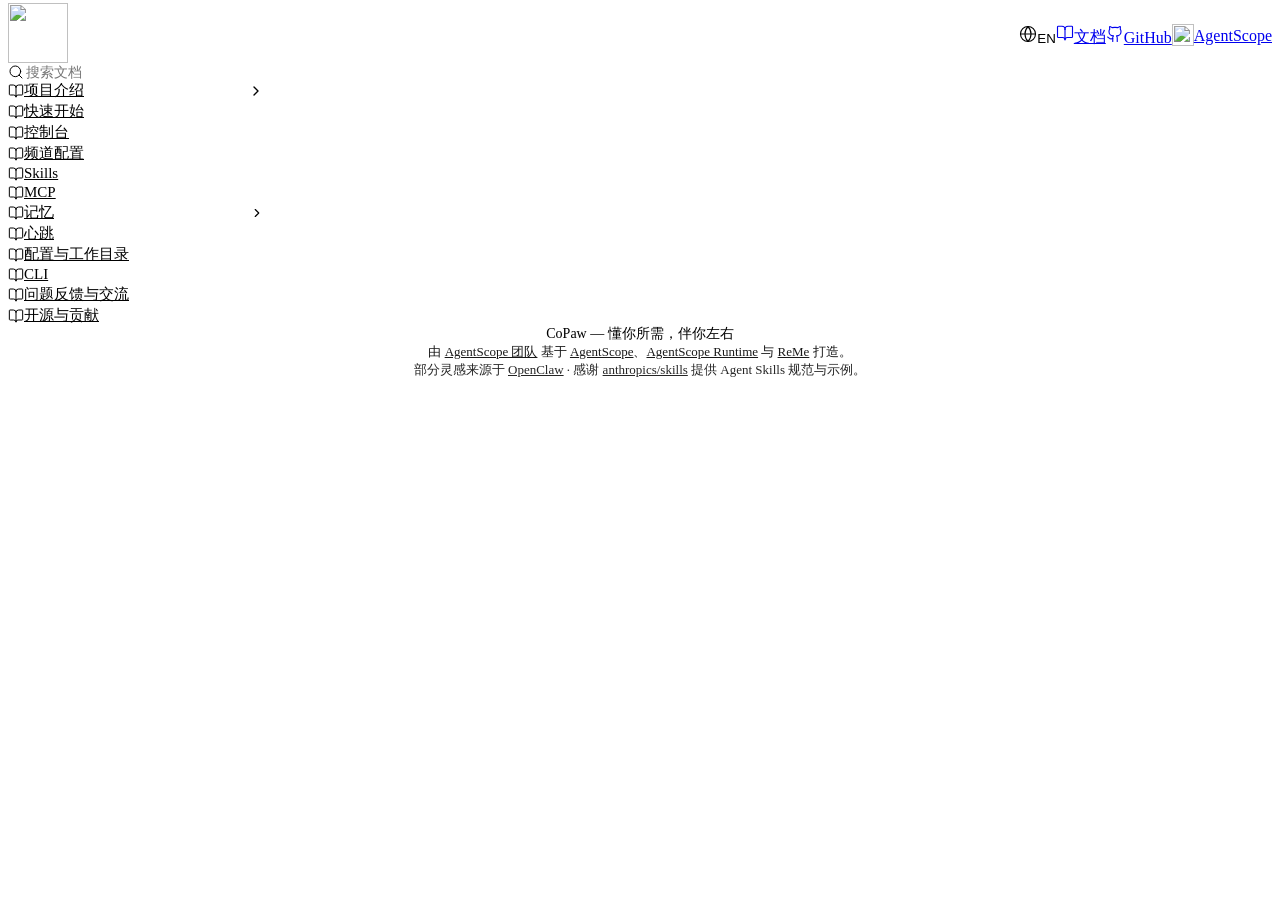
==== docs/index.html @ 2598b2f6 "deploy: a105c16920e52ad435b86ad6060e16cb67cab0d7" ====
<!doctype html>
<html lang="zh-CN">
  <head>
    <meta charset="UTF-8" />
    <meta name="viewport" content="width=device-width, initial-scale=1" />
    <title>CoPaw — Works for you, grows with you.</title>
    <link rel="icon" href="/copaw-symbol.svg" type="image/svg+xml" />
    <link rel="preconnect" href="https://fonts.googleapis.com" />
    <link rel="preconnect" href="https://fonts.gstatic.com" crossorigin />
    <link
      href="https://fonts.googleapis.com/css2?family=DM+Sans:ital,opsz,wght@0,9..40,400;0,9..40,500;0,9..40,600;0,9..40,700&display=swap"
      rel="stylesheet"
    />
    <script type="module" crossorigin src="/assets/index-BwNLTXl1.js"></script>
    <link rel="stylesheet" crossorigin href="/assets/index-4YfHH3oo.css">
  </head>
  <body>
    <div id="root"></div>
  </body>
</html>
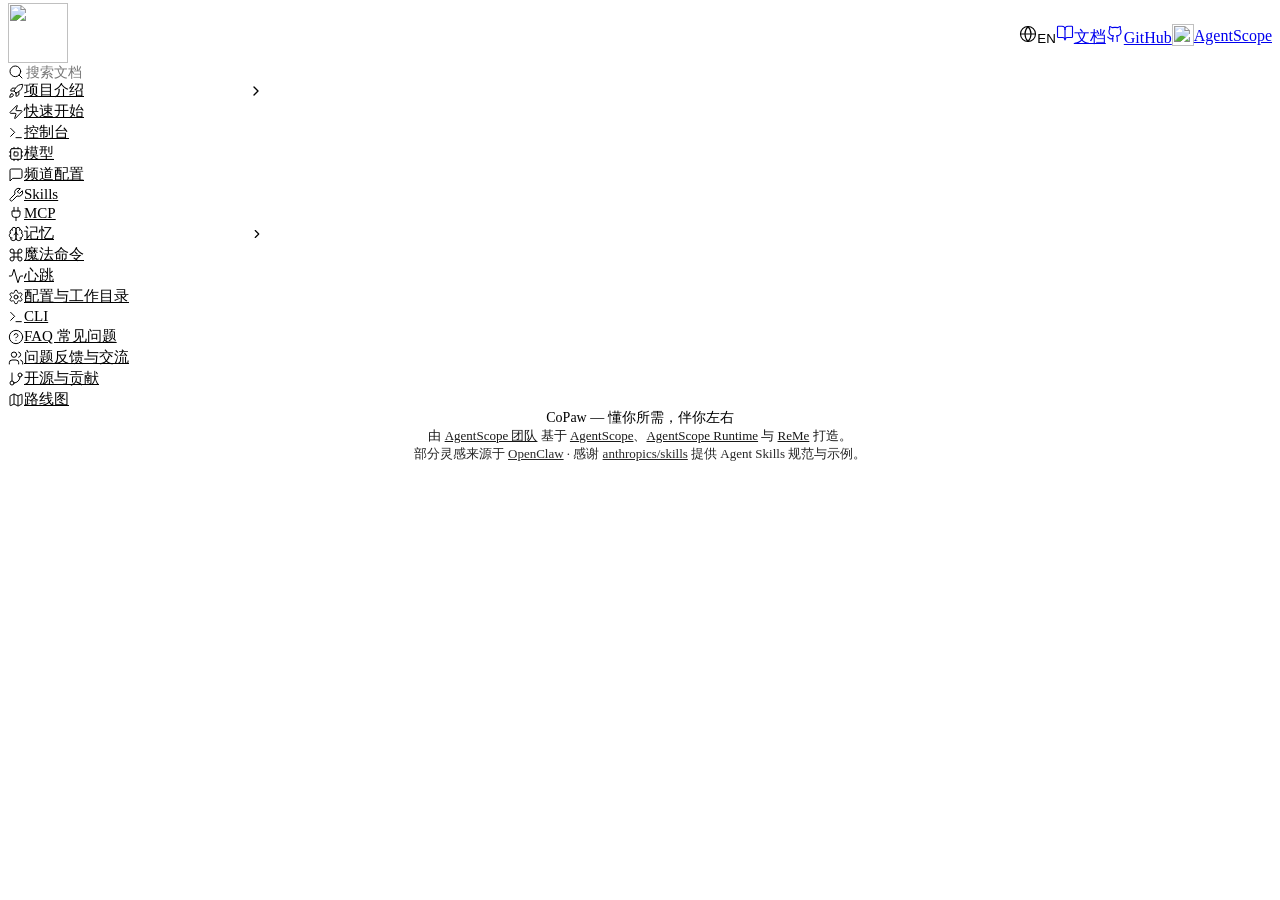
==== commit 66a41e2d: "deploy: 011715a1dfa9191abbec9490cdb54fb57c2d946f" ====
--- a/docs/index.html
+++ b/docs/index.html
@@ -11,8 +11,8 @@
       href="https://fonts.googleapis.com/css2?family=DM+Sans:ital,opsz,wght@0,9..40,400;0,9..40,500;0,9..40,600;0,9..40,700&display=swap"
       rel="stylesheet"
     />
-    <script type="module" crossorigin src="/assets/index-BwNLTXl1.js"></script>
-    <link rel="stylesheet" crossorigin href="/assets/index-4YfHH3oo.css">
+    <script type="module" crossorigin src="/assets/index-DqfLSoKR.js"></script>
+    <link rel="stylesheet" crossorigin href="/assets/index-C_OzLyth.css">
   </head>
   <body>
     <div id="root"></div>
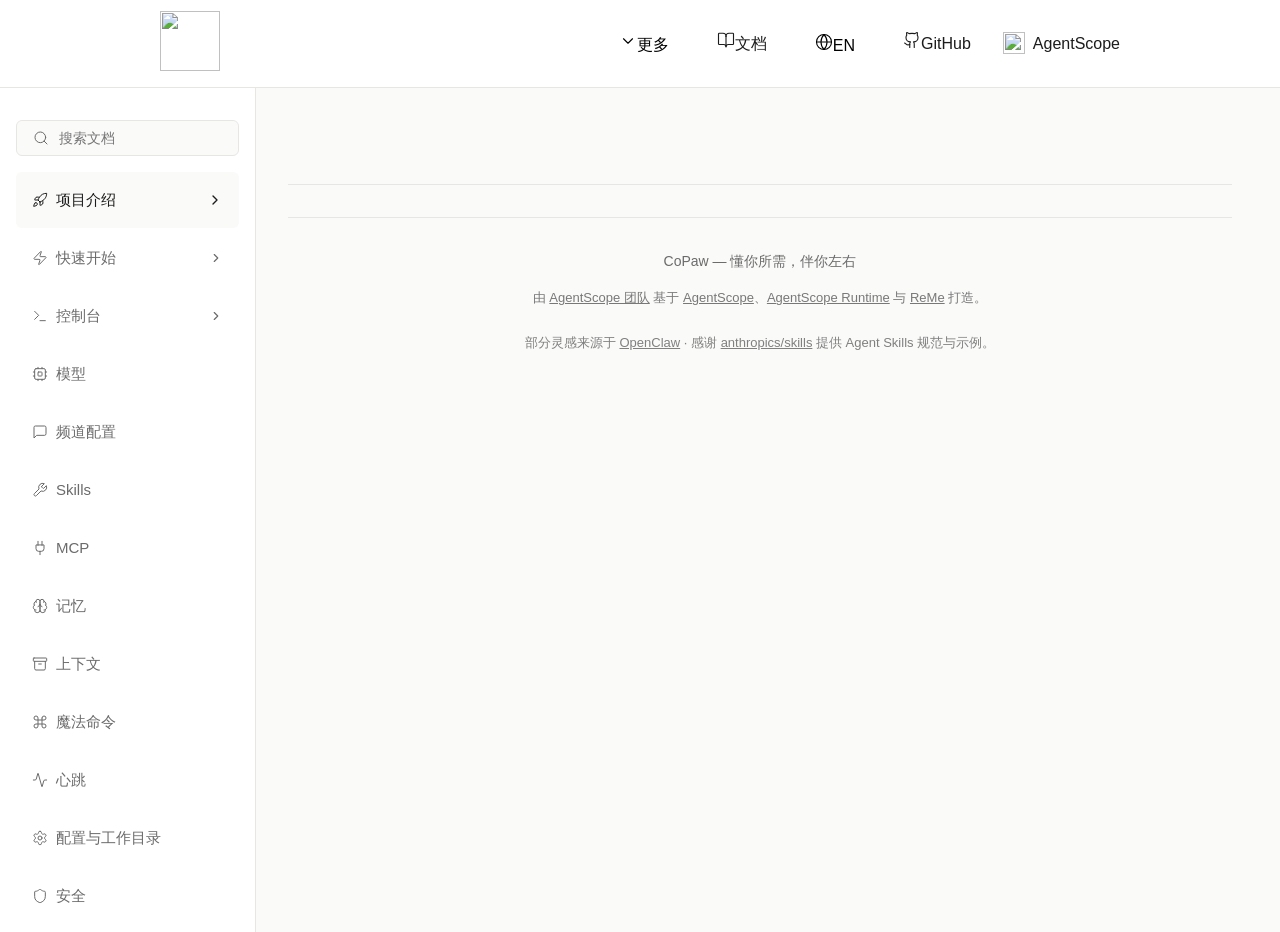
==== commit 436161f4: "deploy: 14053c9a79f82e8fe34f5529bb34ef422b57b643" ====
--- a/docs/index.html
+++ b/docs/index.html
@@ -11,8 +11,8 @@
       href="https://fonts.googleapis.com/css2?family=DM+Sans:ital,opsz,wght@0,9..40,400;0,9..40,500;0,9..40,600;0,9..40,700&display=swap"
       rel="stylesheet"
     />
-    <script type="module" crossorigin src="/assets/index-DqfLSoKR.js"></script>
-    <link rel="stylesheet" crossorigin href="/assets/index-C_OzLyth.css">
+    <script type="module" crossorigin src="/assets/index-CNU5MI6S.js"></script>
+    <link rel="stylesheet" crossorigin href="/assets/index-BLwtFABB.css">
   </head>
   <body>
     <div id="root"></div>
--- a/assets/index-BLwtFABB.css
+++ b/assets/index-BLwtFABB.css
@@ -0,0 +1 @@
+:root{--bg: #fafaf9;--surface: #ffffff;--text: #1c1c1c;--text-muted: #6b6b6b;--border: #e8e6e3;--accent: #1c1c1c;--mascot-accent: #d97706;--logo-paw: #a8a29e;--logo-paw-soft: #d6d3d1}:root{--space-1: .5rem;--space-2: 1rem;--space-3: 1.5rem;--space-4: 2rem;--space-5: 3rem;--space-6: 4rem;--space-7: 5rem;--space-8: 6rem;--container: min(100% - var(--space-4), 64rem)}*,*:before,*:after{box-sizing:border-box}html{-webkit-font-smoothing:antialiased}body{margin:0;font-family:DM Sans,-apple-system,BlinkMacSystemFont,sans-serif;font-size:1rem;line-height:1.6;color:var(--text);background:var(--bg)}#root{min-height:100vh;display:flex;flex-direction:column}a{color:var(--text);text-decoration:none}a:hover{color:var(--text-muted)}button{font-family:inherit;font-size:inherit;cursor:pointer}.hero-section{position:relative}.hero-brand-row{min-height:7.5rem;align-items:center}.hero-brand-row .hero-brand-logo{display:inline-flex;align-items:center;justify-content:center;flex-shrink:0;height:7.5rem;min-width:7.5rem;line-height:0}.hero-brand-row .hero-brand-logo img{margin:0;vertical-align:middle;display:block}.hero-brand-row .hero-brand-main{position:relative;justify-content:center}.hero-brand-row .hero-brand-ip{position:absolute;left:100%;margin-left:-.2rem;width:clamp(5.3rem,15vw,8.2rem);height:auto;max-height:8.2rem;object-fit:contain;flex-shrink:0;bottom:1rem}.hero-brand-row .hero-brand-text{display:inline-flex;align-items:center;min-height:7.5rem;padding-top:.6em}.testimonials-carousel::-webkit-scrollbar{display:none}.usecases-section{text-align:center}.usecases-grid{display:grid;grid-template-columns:repeat(auto-fit,minmax(18rem,1fr));gap:var(--space-4);margin-bottom:var(--space-5);text-align:left}.usecases-card{background:var(--surface);border:1px solid var(--border);border-radius:.75rem;padding:var(--space-5);display:flex;flex-direction:column;gap:var(--space-3);box-shadow:0 2px 8px #0000000a;transition:box-shadow .2s ease}.usecases-card:hover{box-shadow:0 8px 24px #0000001a}.usecases-card-header{display:flex;align-items:center;gap:var(--space-2)}.usecases-card-title{font-size:1.0625rem;font-weight:600;color:var(--text)}.usecases-list{margin:0;padding:0;list-style:none;display:flex;flex-direction:column;gap:var(--space-2)}.usecases-list li{font-size:.9375rem;line-height:1.6;color:var(--text-muted);padding-left:var(--space-4);position:relative}.usecases-list li:before{content:"";position:absolute;left:var(--space-1);top:.6em;width:5px;height:5px;border-radius:50%;background:linear-gradient(135deg,#667eea,#764ba2)}.usecases-sub{font-size:.9375rem;color:var(--text-muted);line-height:1.6;text-align:center;max-width:36rem;margin:0 auto}.docs-content{font-size:1rem;line-height:1.75;color:var(--text)}.docs-content>*+*{margin-top:0}.docs-content h1{font-size:1.75rem;font-weight:700;letter-spacing:-.025em;margin:0 0 var(--space-4);padding-bottom:var(--space-2);border-bottom:1px solid var(--border)}.docs-content h2{font-size:1.25rem;font-weight:600;margin:var(--space-6) 0 var(--space-2);scroll-margin-top:var(--space-8)}.docs-content h3{font-size:1.0625rem;font-weight:600;margin:var(--space-4) 0 var(--space-1);scroll-margin-top:var(--space-8)}.docs-content p{margin:0 0 var(--space-3)}.docs-content ul,.docs-content ol{margin:0 0 var(--space-3);padding-left:1.5rem}.docs-content li{margin:.25rem 0}.docs-content li>p{margin:0}.docs-content pre{margin:var(--space-3) 0;padding:var(--space-4);background:var(--bg);border:1px solid var(--border);border-radius:.5rem;overflow:auto;font-size:.875rem;line-height:1.6}.docs-content .docs-code-wrap pre{padding:var(--space-4);margin:0;padding-top:2.5rem;background:#0d1117!important;border:1px solid #30363d;border-radius:.5rem;color:#f0f6fc!important}.docs-content .docs-code-wrap pre code,.docs-content .docs-code-wrap pre code *,.docs-content .docs-code-wrap pre .hljs,.docs-content .docs-code-wrap pre .hljs *{color:#f0f6fc!important;background:transparent!important}.docs-content .docs-code-wrap pre .hljs-keyword,.docs-content .docs-code-wrap pre .hljs-meta .hljs-keyword,.docs-content .docs-code-wrap pre .hljs-doctag{color:#ff7b72!important}.docs-content .docs-code-wrap pre .hljs-built_in,.docs-content .docs-code-wrap pre .hljs-title,.docs-content .docs-code-wrap pre .hljs-function .hljs-title{color:#d2a8ff!important}.docs-content .docs-code-wrap pre .hljs-string,.docs-content .docs-code-wrap pre .hljs-regexp,.docs-content .docs-code-wrap pre .hljs-meta .hljs-string{color:#a5d6ff!important}.docs-content .docs-code-wrap pre .hljs-number{color:#79c0ff!important}.docs-content .docs-code-wrap pre .hljs-comment{color:#8b949e!important}.docs-content .docs-code-wrap pre .hljs-attr,.docs-content .docs-code-wrap pre .hljs-variable.hljs-language_,.docs-content .docs-code-wrap pre .hljs-params{color:#79c0ff!important}.docs-content .docs-code-wrap pre .hljs-name,.docs-content .docs-code-wrap pre .hljs-selector-tag,.docs-content .docs-code-wrap pre .hljs-selector-class,.docs-content .docs-code-wrap pre .hljs-selector-id{color:#7ee787!important}.docs-content .docs-code-wrap pre .hljs-subst{color:#f0f6fc!important}.docs-code-wrap{position:relative;margin:var(--space-3) 0}.docs-code-copy{position:absolute;top:var(--space-2);right:var(--space-2);z-index:2;display:inline-flex;align-items:center;gap:.35rem;padding:.35rem .6rem;font-size:.75rem;color:var(--text-muted);background:#ffffff1f;border:1px solid rgba(255,255,255,.18);border-radius:.375rem;cursor:pointer;transition:color .15s,background .15s,border-color .15s}.docs-code-copy:hover{color:var(--text);background:#ffffff2e;border-color:#ffffff40}.docs-content code{font-family:ui-monospace,SF Mono,Menlo,monospace;font-size:.875em}.docs-content pre code{padding:0;background:none;border:none;font-size:1em}.docs-content pre code.hljs{padding:0}.docs-content :not(pre)>code{padding:.15em .4em;background:var(--bg);border:1px solid var(--border);border-radius:.25rem}.docs-table-wrap{overflow-x:auto;overflow-y:hidden;margin:var(--space-4) 0;border:1px solid var(--border);border-radius:.5rem;background:var(--surface);box-shadow:0 1px 3px #0000000f}.docs-table-wrap::-webkit-scrollbar{height:.375rem}.docs-table-wrap::-webkit-scrollbar-track{background:var(--bg);border-radius:0 0 .5rem .5rem}.docs-table-wrap::-webkit-scrollbar-thumb{background:var(--border);border-radius:.25rem}.docs-content table{width:100%;min-width:min-content;border-collapse:collapse;font-size:.9375rem}.docs-content .docs-table-wrap{max-width:100%;overflow-x:auto}.docs-content .docs-table-wrap td{word-break:break-word;overflow-wrap:break-word;max-width:28rem}.docs-content .docs-table-wrap td code{word-break:break-all;overflow-wrap:anywhere;font-size:.8125rem}.docs-content .docs-table-wrap table:has(th:nth-child(2):last-child){min-width:0;table-layout:fixed}.docs-content .docs-table-wrap table:has(th:nth-child(2):last-child) th,.docs-content .docs-table-wrap table:has(th:nth-child(2):last-child) td{width:50%;box-sizing:border-box}.docs-content .docs-table-wrap table:has(th:nth-child(2):last-child) th:first-child,.docs-content .docs-table-wrap table:has(th:nth-child(2):last-child) td:first-child{border-right:1px solid var(--border)}.docs-content thead{background:var(--bg);border-bottom:2px solid var(--border)}.docs-content th{text-align:left;padding:var(--space-2) var(--space-3);font-weight:600;white-space:nowrap;border-bottom:2px solid var(--border)}.docs-content th:not(:first-child){text-align:center;min-width:2.75rem}.docs-content td{padding:var(--space-2) var(--space-3);border-bottom:1px solid var(--border);vertical-align:middle}.docs-content td:first-child{font-weight:500}.docs-content td:not(:first-child){text-align:center}.docs-content .docs-table-wrap table:has(th:nth-child(2):last-child) th{white-space:normal}.docs-content tbody tr:last-child td{border-bottom:none}.docs-content tbody tr:hover{background:var(--bg)}.docs-content blockquote{margin:var(--space-3) 0;padding:0 0 0 var(--space-4);border-left:4px solid var(--border);color:var(--text-muted)}.docs-content blockquote p{margin:0}.docs-content a{color:var(--accent);text-decoration:underline;text-underline-offset:2px}.docs-content a:hover{color:var(--text-muted)}.docs-content img{max-width:min(100%,36rem);max-height:20rem;width:auto;height:auto;object-fit:contain;vertical-align:middle;border:1px solid var(--border);border-radius:.375rem;box-shadow:0 1px 3px #0000000f}.docs-content video{max-width:min(100%,36rem);max-height:20rem;width:auto;height:auto;object-fit:contain;border:1px solid var(--border);border-radius:.375rem;box-shadow:0 1px 3px #0000000f}.docs-content td img{max-width:100px;max-height:100px;object-fit:contain}.docs-content strong{font-weight:600}.docs-content hr{border:none;border-top:1px solid var(--border);margin:var(--space-5) 0}.mermaid-diagram{position:relative;display:flex;align-items:center;justify-content:center;margin:var(--space-3) 0;padding:var(--space-3);background:var(--surface);border:1px solid var(--border);border-radius:.5rem;overflow-x:auto;text-align:center}.mermaid-diagram.is-loading{overflow:hidden}.mermaid-diagram__placeholder{width:100%;height:100%;min-height:inherit;border-radius:.375rem;background:linear-gradient(90deg,#1c1c1c0a,#1c1c1c14,#1c1c1c0a),linear-gradient(rgba(168,162,158,.14) 1px,transparent 1px),linear-gradient(90deg,rgba(168,162,158,.14) 1px,transparent 1px);background-size:220px 100%,100% 1.5rem,1.5rem 100%;background-position:-220px 0,0 0,0 0;animation:mermaid-placeholder-shimmer 1.6s ease-in-out infinite}@media(prefers-reduced-motion:reduce){.mermaid-diagram__placeholder{animation:none;background-position:0 0,0 0,0 0}}.mermaid-diagram__content{width:100%}.mermaid-diagram__content svg,.mermaid-diagram svg{max-width:100%;height:auto}@keyframes mermaid-placeholder-shimmer{0%{background-position:-220px 0,0 0,0 0}to{background-position:calc(100% + 220px) 0,0 0,0 0}}@media(prefers-reduced-motion:reduce){@keyframes mermaid-placeholder-shimmer{0%{background-position:0 0,0 0,0 0}to{background-position:0 0,0 0,0 0}}}.mermaid-error{margin:var(--space-3) 0;padding:var(--space-3);background:#fef2f2;border:1px solid #fca5a5;border-radius:.5rem;color:#991b1b;font-size:.875rem}.docs-layout{display:flex;height:calc(100vh - 3.5rem);width:100%;max-width:85rem;margin:0 auto;overflow:hidden}.docs-layout .docs-sidebar{flex-shrink:0;margin-left:0;overflow-y:auto;overflow-x:hidden}.docs-search-result:hover{background:var(--bg)}.docs-search-result-link:hover{background:var(--bg);border-color:var(--text-muted)}.docs-search-results-page .docs-search-highlight{background:#d9770633;color:inherit;padding:0 .1em;border-radius:.15em;font-weight:500}.docs-main{flex:1;display:flex;gap:var(--space-4);padding:var(--space-4) var(--space-4);overflow:hidden;min-width:0}.docs-main .docs-content-scroll{flex:1;min-width:0;overflow-x:hidden;overflow-y:auto;display:flex;flex-direction:column;padding-right:var(--space-2)}.docs-main .docs-content{flex:0 0 auto;width:100%;max-width:100%;box-sizing:border-box}.docs-page-footer{flex-shrink:0;margin-top:var(--space-6);padding-top:var(--space-4);border-top:1px solid var(--border)}.docs-toc{flex-shrink:0;width:12rem;align-self:start;max-height:100%;overflow-y:auto;margin-right:0}.docs-toc-nav{display:flex;flex-direction:column;gap:2px}.docs-toc-item{font-size:.8125rem;color:var(--text-muted);text-decoration:none;padding:2px 0;line-height:1.4;border-left:2px solid transparent;padding-left:var(--space-2)}.docs-toc-item:hover{color:var(--text)}.docs-toc-item[data-active=true]{color:var(--accent);border-left-color:var(--accent);font-weight:500}.docs-toc-item-h3{padding-left:var(--space-3);font-size:.75rem}.docs-back-to-top{position:fixed;bottom:var(--space-5);right:var(--space-5);z-index:30;display:inline-flex;align-items:center;gap:var(--space-1);padding:var(--space-2) var(--space-3);font-size:.875rem;color:var(--text);background:var(--surface);border:1px solid var(--border);border-radius:.5rem;box-shadow:0 4px 12px #00000014;cursor:pointer;transition:opacity .2s,transform .2s}.docs-back-to-top:hover{opacity:.9;transform:translateY(-1px)}@media(max-width:1024px){.docs-toc{display:none}.docs-back-to-top{right:var(--space-3);bottom:var(--space-4)}}
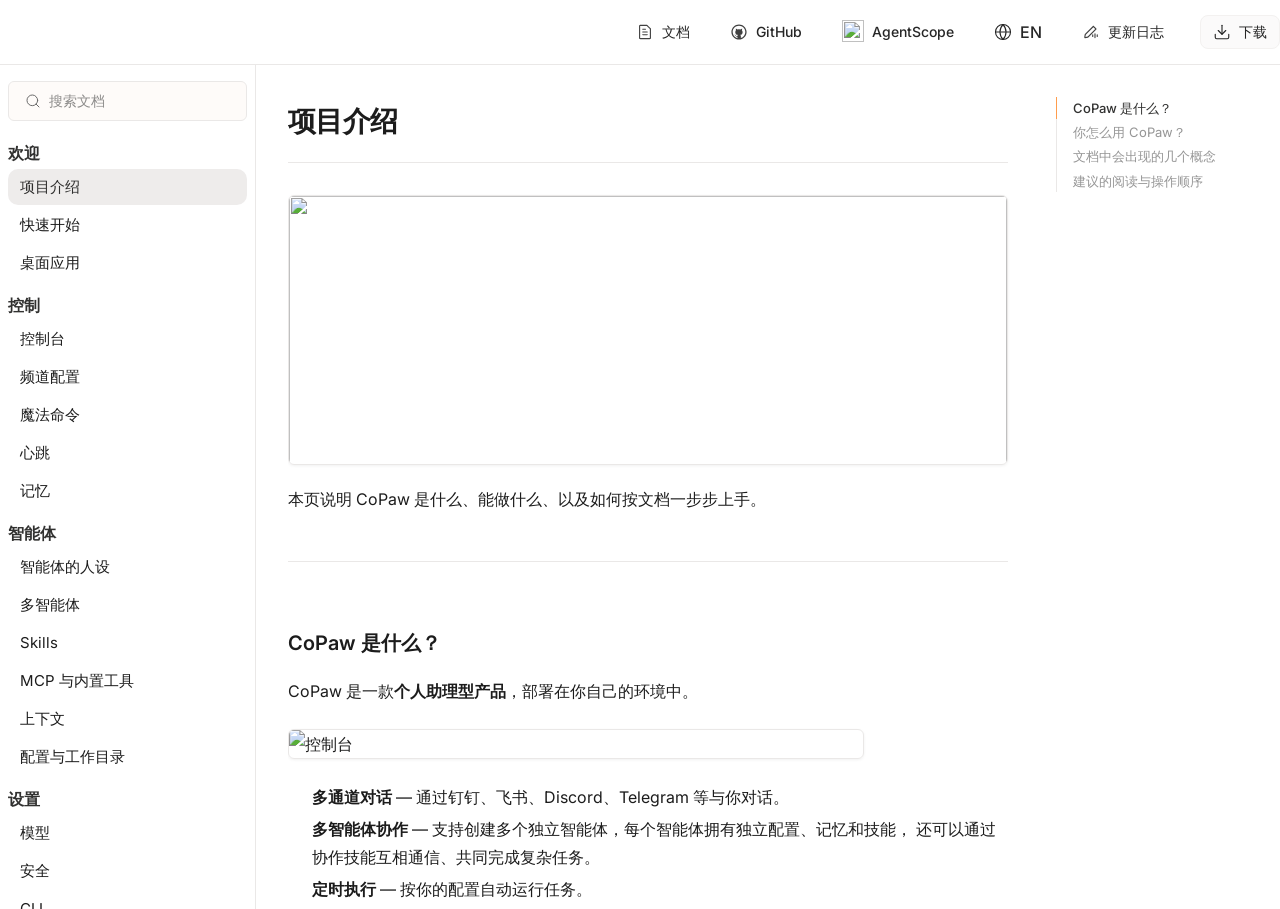
==== commit 872b8569: "deploy: 1beda08ad54d585fec76c880ce6d07de07fb0add" ====
--- a/docs/index.html
+++ b/docs/index.html
@@ -1,6 +1,19 @@
 <!doctype html>
 <html lang="zh-CN">
   <head>
+    <!-- Google tag (gtag.js) -->
+    <script
+      async
+      src="https://www.googletagmanager.com/gtag/js?id=G-BEX1XSB9KE"
+    ></script>
+    <script>
+      window.dataLayer = window.dataLayer || [];
+      function gtag() {
+        dataLayer.push(arguments);
+      }
+      gtag("js", new Date());
+      gtag("config", "G-BEX1XSB9KE");
+    </script>
     <meta charset="UTF-8" />
     <meta name="viewport" content="width=device-width, initial-scale=1" />
     <title>CoPaw — Works for you, grows with you.</title>
@@ -8,11 +21,11 @@
     <link rel="preconnect" href="https://fonts.googleapis.com" />
     <link rel="preconnect" href="https://fonts.gstatic.com" crossorigin />
     <link
-      href="https://fonts.googleapis.com/css2?family=DM+Sans:ital,opsz,wght@0,9..40,400;0,9..40,500;0,9..40,600;0,9..40,700&display=swap"
+      href="https://fonts.googleapis.com/css2?family=Inter:opsz,wght@14..32,400;14..32,500;14..32,600;14..32,700&family=Newsreader:opsz,wght@6..72,400;6..72,500;6..72,600;6..72,700&display=swap"
       rel="stylesheet"
     />
-    <script type="module" crossorigin src="/assets/index-CNU5MI6S.js"></script>
-    <link rel="stylesheet" crossorigin href="/assets/index-BLwtFABB.css">
+    <script type="module" crossorigin src="/assets/index-CaWrYqui.js"></script>
+    <link rel="stylesheet" crossorigin href="/assets/index-O28mv9AA.css">
   </head>
   <body>
     <div id="root"></div>
--- a/assets/index-O28mv9AA.css
+++ b/assets/index-O28mv9AA.css
@@ -0,0 +1 @@
+.downloads-page{min-height:100vh;display:flex;flex-direction:column}.downloads-container{flex:1;max-width:1200px;margin:0 auto;padding:2rem;width:100%}.downloads-header{text-align:center;margin-bottom:3rem;padding-top:2rem}.downloads-header h1{font-size:3rem;font-weight:800;margin-bottom:1rem;color:var(--text)}.downloads-header .subtitle{font-size:1.25rem;color:var(--text-muted)}.loading{text-align:center;padding:4rem 2rem}.spinner{width:48px;height:48px;border:4px solid var(--border-color);border-top-color:var(--primary);border-radius:50%;animation:spin 1s linear infinite;margin:0 auto 1rem}@keyframes spin{to{transform:rotate(360deg)}}.empty-state{text-align:center;padding:4rem 2rem;max-width:600px;margin:2rem auto}.empty-icon{font-size:4rem;margin-bottom:1rem;opacity:.5}.empty-state h3{font-size:1.5rem;font-weight:600;margin-bottom:.75rem;color:var(--text-primary)}.empty-state p{font-size:1rem;color:var(--text-muted);margin-bottom:1.5rem;line-height:1.6}.empty-cta{display:inline-block;padding:.75rem 1.5rem;background:var(--accent);color:#fff;border-radius:.375rem;text-decoration:none;font-weight:600;transition:all .2s}.empty-cta:hover{background:var(--text);transform:translateY(-1px)}.downloads-section,.product-section{margin-bottom:4rem}.product-header{margin-bottom:2rem}.product-title{font-size:1.75rem;font-weight:700;margin-bottom:.5rem}.product-description{font-size:1rem;color:var(--text-muted);line-height:1.6}.platform-grid{display:grid;grid-template-columns:repeat(auto-fit,minmax(320px,1fr));gap:1.5rem}.platform-card{background:var(--surface);border:1px solid var(--border);border-radius:.75rem;padding:1.5rem;transition:all .3s ease;position:relative;overflow:hidden}.platform-card:hover{transform:translateY(-2px);box-shadow:0 4px 12px #0000000f;border-color:var(--text-muted)}.platform-card.recommended{border:2px solid var(--accent);background:var(--surface)}.platform-header{display:flex;align-items:flex-start;gap:1rem;margin-bottom:1rem}.platform-icon{width:48px;height:48px;border-radius:.5rem;background:var(--accent);display:flex;align-items:center;justify-content:center;flex-shrink:0;color:#fff}.platform-info{flex:1}.platform-info h4{font-size:1.25rem;font-weight:700;margin-bottom:.25rem;display:flex;align-items:center;gap:.5rem;flex-wrap:wrap}.recommended-badge{display:inline-flex;align-items:center;padding:.25rem .625rem;background:var(--mascot-accent);color:#fff;border-radius:.25rem;font-size:.6875rem;font-weight:700;text-transform:uppercase;letter-spacing:.05em}.platform-version{font-size:.875rem;color:var(--text-muted);font-weight:400}.platform-description{font-size:.9375rem;color:var(--text-muted);margin-bottom:1.25rem;line-height:1.6}.version-selector{margin-bottom:1.25rem}.version-label{font-size:.875rem;font-weight:600;color:var(--text);margin-bottom:.5rem;display:block}.version-dropdown{width:100%;padding:.75rem 3rem .75rem 1rem;border:1px solid var(--border);border-radius:.375rem;background:var(--surface);color:var(--text);font-size:.9375rem;font-weight:400;cursor:pointer;transition:all .2s ease;-webkit-appearance:none;-moz-appearance:none;appearance:none;background-image:url("data:image/svg+xml,%3Csvg xmlns='http://www.w3.org/2000/svg' width='16' height='16' viewBox='0 0 24 24' fill='none' stroke='%236b6b6b' stroke-width='2' stroke-linecap='round' stroke-linejoin='round'%3E%3Cpolyline points='6 9 12 15 18 9'%3E%3C/polyline%3E%3C/svg%3E");background-repeat:no-repeat;background-position:right 1rem center}.version-dropdown:hover{border-color:var(--text-muted)}.version-dropdown:focus{outline:none;border-color:var(--accent);box-shadow:0 0 0 2px #1c1c1c1a}.download-btn{display:flex;align-items:center;justify-content:center;gap:.5rem;width:100%;padding:.875rem 1.5rem;background:var(--accent);color:#fff;border:none;border-radius:.375rem;font-size:1rem;font-weight:600;text-decoration:none;cursor:pointer;transition:all .2s ease;margin-bottom:1.25rem}.download-btn:hover{background:var(--text);transform:translateY(-1px)}.file-details{background:var(--bg);border-radius:.375rem;padding:1rem;font-size:.875rem}.detail-row{display:flex;justify-content:space-between;padding:.5rem 0;border-bottom:1px solid var(--border)}.detail-row:last-child{border-bottom:none}.detail-label{color:var(--text-muted);font-weight:500}.sha256-row{padding:.5rem 0}.sha256{font-family:SF Mono,Monaco,Cascadia Code,Roboto Mono,Consolas,Courier New,monospace;font-size:.75rem;color:var(--text-muted);word-break:break-all;background:var(--bg);padding:.5rem;border-radius:.25rem;margin-top:.25rem}.other-methods{display:grid;grid-template-columns:repeat(auto-fit,minmax(250px,1fr));gap:1rem}.method-card{background:var(--surface);border:1px solid var(--border);border-radius:.5rem;padding:1.25rem;text-decoration:none;color:inherit;transition:all .2s ease;display:flex;flex-direction:column;gap:.75rem}.method-card:hover{border-color:var(--text-muted);transform:translateY(-1px);box-shadow:0 2px 8px #0000000f}.method-card h4{font-size:1.125rem;font-weight:600;margin:0}.method-card p{font-size:.875rem;color:var(--text-muted);margin:0;line-height:1.6}.info-section{display:grid;grid-template-columns:repeat(auto-fit,minmax(300px,1fr));gap:1.5rem;margin-top:3rem}.info-card{background:var(--surface);border:1px solid var(--border);border-radius:.5rem;padding:1.5rem}.info-card h4{font-size:1.125rem;font-weight:600;margin-bottom:.75rem}.info-card p{font-size:.9375rem;color:var(--text-muted);line-height:1.6;margin:0}.info-card a{color:var(--accent);text-decoration:none;font-weight:500}.info-card a:hover{color:var(--text-muted)}@media(max-width:768px){.platform-grid{grid-template-columns:1fr}.downloads-header h1{font-size:2rem}.other-methods,.info-section{grid-template-columns:1fr}}/*! tailwindcss v4.2.2 | MIT License | https://tailwindcss.com */@layer properties{@supports (((-webkit-hyphens:none)) and (not (margin-trim:inline))) or ((-moz-orient:inline) and (not (color:rgb(from red r g b)))){*,:before,:after,::backdrop{--tw-translate-x:0;--tw-translate-y:0;--tw-translate-z:0;--tw-rotate-x:initial;--tw-rotate-y:initial;--tw-rotate-z:initial;--tw-skew-x:initial;--tw-skew-y:initial;--tw-space-y-reverse:0;--tw-space-x-reverse:0;--tw-divide-y-reverse:0;--tw-border-style:solid;--tw-gradient-position:initial;--tw-gradient-from:#0000;--tw-gradient-via:#0000;--tw-gradient-to:#0000;--tw-gradient-stops:initial;--tw-gradient-via-stops:initial;--tw-gradient-from-position:0%;--tw-gradient-via-position:50%;--tw-gradient-to-position:100%;--tw-leading:initial;--tw-font-weight:initial;--tw-tracking:initial;--tw-shadow:0 0 #0000;--tw-shadow-color:initial;--tw-shadow-alpha:100%;--tw-inset-shadow:0 0 #0000;--tw-inset-shadow-color:initial;--tw-inset-shadow-alpha:100%;--tw-ring-color:initial;--tw-ring-shadow:0 0 #0000;--tw-inset-ring-color:initial;--tw-inset-ring-shadow:0 0 #0000;--tw-ring-inset:initial;--tw-ring-offset-width:0px;--tw-ring-offset-color:#fff;--tw-ring-offset-shadow:0 0 #0000;--tw-outline-style:solid;--tw-blur:initial;--tw-brightness:initial;--tw-contrast:initial;--tw-grayscale:initial;--tw-hue-rotate:initial;--tw-invert:initial;--tw-opacity:initial;--tw-saturate:initial;--tw-sepia:initial;--tw-drop-shadow:initial;--tw-drop-shadow-color:initial;--tw-drop-shadow-alpha:100%;--tw-drop-shadow-size:initial;--tw-backdrop-blur:initial;--tw-backdrop-brightness:initial;--tw-backdrop-contrast:initial;--tw-backdrop-grayscale:initial;--tw-backdrop-hue-rotate:initial;--tw-backdrop-invert:initial;--tw-backdrop-opacity:initial;--tw-backdrop-saturate:initial;--tw-backdrop-sepia:initial;--tw-duration:initial;--tw-ease:initial;--tw-scale-x:1;--tw-scale-y:1;--tw-scale-z:1;--tw-animation-delay:0s;--tw-animation-direction:normal;--tw-animation-duration:initial;--tw-animation-fill-mode:none;--tw-animation-iteration-count:1;--tw-enter-blur:0;--tw-enter-opacity:1;--tw-enter-rotate:0;--tw-enter-scale:1;--tw-enter-translate-x:0;--tw-enter-translate-y:0;--tw-exit-blur:0;--tw-exit-opacity:1;--tw-exit-rotate:0;--tw-exit-scale:1;--tw-exit-translate-x:0;--tw-exit-translate-y:0}}}@layer theme{:root,:host{--font-sans:"Geist Variable", sans-serif;--font-mono:ui-monospace, SFMono-Regular, Menlo, Monaco, Consolas, "Liberation Mono", "Courier New", monospace;--color-orange-400:oklch(75% .183 55.934);--color-neutral-100:oklch(97% 0 0);--color-neutral-800:oklch(26.9% 0 0);--color-neutral-900:oklch(20.5% 0 0);--color-black:#000;--color-white:#fff;--spacing:.25rem;--container-xl:36rem;--container-2xl:42rem;--container-3xl:48rem;--container-4xl:56rem;--container-5xl:64rem;--container-7xl:80rem;--text-xs:.75rem;--text-xs--line-height:calc(1 / .75);--text-sm:.875rem;--text-sm--line-height:calc(1.25 / .875);--text-base:1rem;--text-base--line-height: 1.5 ;--text-lg:1.125rem;--text-lg--line-height:calc(1.75 / 1.125);--text-xl:1.25rem;--text-xl--line-height:calc(1.75 / 1.25);--text-3xl:1.875rem;--text-3xl--line-height: 1.2 ;--text-4xl:2.25rem;--text-4xl--line-height:calc(2.5 / 2.25);--font-weight-normal:400;--font-weight-medium:500;--font-weight-semibold:600;--leading-tight:1.25;--leading-relaxed:1.625;--radius-xs:.125rem;--ease-out:cubic-bezier(0, 0, .2, 1);--ease-in-out:cubic-bezier(.4, 0, .2, 1);--blur-sm:8px;--default-transition-duration:.15s;--default-transition-timing-function:cubic-bezier(.4, 0, .2, 1);--default-font-family:"Geist Variable", sans-serif;--default-mono-font-family:var(--font-mono);--font-newsreader:"Newsreader", ui-serif, Georgia, "Times New Roman", serif;--font-inter:"Inter", ui-sans-serif, system-ui, -apple-system, "Segoe UI", sans-serif;--color-secondary:var(--secondary);--color-primary:var(--primary)}}@layer base{*,:after,:before,::backdrop{box-sizing:border-box;border:0 solid;margin:0;padding:0}::file-selector-button{box-sizing:border-box;border:0 solid;margin:0;padding:0}html,:host{-webkit-text-size-adjust:100%;-moz-tab-size:4;tab-size:4;line-height:1.5;font-family:var(--default-font-family,ui-sans-serif, system-ui, sans-serif, "Apple Color Emoji", "Segoe UI Emoji", "Segoe UI Symbol", "Noto Color Emoji");font-feature-settings:var(--default-font-feature-settings,normal);font-variation-settings:var(--default-font-variation-settings,normal);-webkit-tap-highlight-color:transparent}hr{height:0;color:inherit;border-top-width:1px}abbr:where([title]){-webkit-text-decoration:underline dotted;text-decoration:underline dotted}h1,h2,h3,h4,h5,h6{font-size:inherit;font-weight:inherit}a{color:inherit;-webkit-text-decoration:inherit;text-decoration:inherit}b,strong{font-weight:bolder}code,kbd,samp,pre{font-family:var(--default-mono-font-family,ui-monospace, SFMono-Regular, Menlo, Monaco, Consolas, "Liberation Mono", "Courier New", monospace);font-feature-settings:var(--default-mono-font-feature-settings,normal);font-variation-settings:var(--default-mono-font-variation-settings,normal);font-size:1em}small{font-size:80%}sub,sup{vertical-align:baseline;font-size:75%;line-height:0;position:relative}sub{bottom:-.25em}sup{top:-.5em}table{text-indent:0;border-color:inherit;border-collapse:collapse}:-moz-focusring{outline:auto}progress{vertical-align:baseline}summary{display:list-item}ol,ul,menu{list-style:none}img,svg,video,canvas,audio,iframe,embed,object{vertical-align:middle;display:block}img,video{max-width:100%;height:auto}button,input,select,optgroup,textarea{font:inherit;font-feature-settings:inherit;font-variation-settings:inherit;letter-spacing:inherit;color:inherit;opacity:1;background-color:#0000;border-radius:0}::file-selector-button{font:inherit;font-feature-settings:inherit;font-variation-settings:inherit;letter-spacing:inherit;color:inherit;opacity:1;background-color:#0000;border-radius:0}:where(select:is([multiple],[size])) optgroup{font-weight:bolder}:where(select:is([multiple],[size])) optgroup option{padding-inline-start:20px}::file-selector-button{margin-inline-end:4px}::placeholder{opacity:1}@supports (not ((-webkit-appearance:-apple-pay-button))) or (contain-intrinsic-size:1px){::placeholder{color:currentColor}@supports (color:color-mix(in lab,red,red)){::placeholder{color:color-mix(in oklab,currentcolor 50%,transparent)}}}textarea{resize:vertical}::-webkit-search-decoration{-webkit-appearance:none}::-webkit-date-and-time-value{min-height:1lh;text-align:inherit}::-webkit-datetime-edit{display:inline-flex}::-webkit-datetime-edit-fields-wrapper{padding:0}::-webkit-datetime-edit{padding-block:0}::-webkit-datetime-edit-year-field{padding-block:0}::-webkit-datetime-edit-month-field{padding-block:0}::-webkit-datetime-edit-day-field{padding-block:0}::-webkit-datetime-edit-hour-field{padding-block:0}::-webkit-datetime-edit-minute-field{padding-block:0}::-webkit-datetime-edit-second-field{padding-block:0}::-webkit-datetime-edit-millisecond-field{padding-block:0}::-webkit-datetime-edit-meridiem-field{padding-block:0}::-webkit-calendar-picker-indicator{line-height:1}:-moz-ui-invalid{box-shadow:none}button,input:where([type=button],[type=reset],[type=submit]){-webkit-appearance:button;-moz-appearance:button;appearance:button}::file-selector-button{-webkit-appearance:button;-moz-appearance:button;appearance:button}::-webkit-inner-spin-button{height:auto}::-webkit-outer-spin-button{height:auto}[hidden]:where(:not([hidden=until-found])){display:none!important}*{border-color:var(--border);outline-color:var(--ring)}@supports (color:color-mix(in lab,red,red)){*{outline-color:color-mix(in oklab,var(--ring) 50%,transparent)}}body{background-color:var(--background);color:var(--foreground)}html{font-family:Geist Variable,sans-serif}}@layer components;@layer utilities{.pointer-events-none{pointer-events:none}.visible{visibility:visible}.absolute{position:absolute}.fixed{position:fixed}.relative{position:relative}.static{position:static}.sticky{position:sticky}.inset-0{inset:calc(var(--spacing) * 0)}.inset-y-0{inset-block:calc(var(--spacing) * 0)}.start{inset-inline-start:var(--spacing)}.start\!{inset-inline-start:var(--spacing)!important}.end{inset-inline-end:var(--spacing)}.-top-1{top:calc(var(--spacing) * -1)}.-top-2{top:calc(var(--spacing) * -2)}.-top-4{top:calc(var(--spacing) * -4)}.-top-px{top:-1px}.top-0{top:calc(var(--spacing) * 0)}.top-14{top:calc(var(--spacing) * 14)}.top-\[0\.02em\]{top:.02em}.top-\[0\.3em\]{top:.3em}.top-full{top:100%}.-right-8{right:calc(var(--spacing) * -8)}.-right-12{right:calc(var(--spacing) * -12)}.right-0{right:calc(var(--spacing) * 0)}.right-4{right:calc(var(--spacing) * 4)}.bottom-0{bottom:calc(var(--spacing) * 0)}.bottom-5{bottom:calc(var(--spacing) * 5)}.-left-1{left:calc(var(--spacing) * -1)}.left-0{left:calc(var(--spacing) * 0)}.left-1\/2{left:50%}.left-4{left:calc(var(--spacing) * 4)}.left-5{left:calc(var(--spacing) * 5)}.left-10{left:calc(var(--spacing) * 10)}.left-\[4\.5em\]{left:4.5em}.isolate{isolation:isolate}.z-0{z-index:0}.z-10{z-index:10}.z-20{z-index:20}.z-30{z-index:30}.z-40{z-index:40}.z-99{z-index:99}.z-\[9999\]{z-index:9999}.container{width:100%}@media(min-width:40rem){.container{max-width:40rem}}@media(min-width:48rem){.container{max-width:48rem}}@media(min-width:64rem){.container{max-width:64rem}}@media(min-width:80rem){.container{max-width:80rem}}@media(min-width:96rem){.container{max-width:96rem}}.m-0{margin:calc(var(--spacing) * 0)}.mx-0\.5{margin-inline:calc(var(--spacing) * .5)}.mx-1{margin-inline:calc(var(--spacing) * 1)}.mx-auto{margin-inline:auto}.-mt-1{margin-top:calc(var(--spacing) * -1)}.mt-0{margin-top:calc(var(--spacing) * 0)}.mt-1{margin-top:calc(var(--spacing) * 1)}.mt-2{margin-top:calc(var(--spacing) * 2)}.mt-3{margin-top:calc(var(--spacing) * 3)}.mt-4{margin-top:calc(var(--spacing) * 4)}.mt-5{margin-top:calc(var(--spacing) * 5)}.mt-6{margin-top:calc(var(--spacing) * 6)}.mt-7{margin-top:calc(var(--spacing) * 7)}.mt-8{margin-top:calc(var(--spacing) * 8)}.mt-10{margin-top:calc(var(--spacing) * 10)}.mt-12{margin-top:calc(var(--spacing) * 12)}.mt-auto{margin-top:auto}.mr-0{margin-right:calc(var(--spacing) * 0)}.mr-2{margin-right:calc(var(--spacing) * 2)}.-mb-\[18px\]{margin-bottom:-18px}.mb-1{margin-bottom:calc(var(--spacing) * 1)}.mb-1\.5{margin-bottom:calc(var(--spacing) * 1.5)}.mb-2{margin-bottom:calc(var(--spacing) * 2)}.mb-3{margin-bottom:calc(var(--spacing) * 3)}.mb-4{margin-bottom:calc(var(--spacing) * 4)}.mb-5{margin-bottom:calc(var(--spacing) * 5)}.-ml-2\.5{margin-left:calc(var(--spacing) * -2.5)}.ml-0\.5{margin-left:calc(var(--spacing) * .5)}.ml-1{margin-left:calc(var(--spacing) * 1)}.ml-4{margin-left:calc(var(--spacing) * 4)}.block{display:block}.contents{display:contents}.flex{display:flex}.grid{display:grid}.hidden{display:none}.inline{display:inline}.inline-block{display:inline-block}.inline-flex{display:inline-flex}.table{display:table}.h-4{height:calc(var(--spacing) * 4)}.h-5{height:calc(var(--spacing) * 5)}.h-6{height:calc(var(--spacing) * 6)}.h-7{height:calc(var(--spacing) * 7)}.h-8{height:calc(var(--spacing) * 8)}.h-9{height:calc(var(--spacing) * 9)}.h-10{height:calc(var(--spacing) * 10)}.h-11{height:calc(var(--spacing) * 11)}.h-16{height:calc(var(--spacing) * 16)}.h-20{height:calc(var(--spacing) * 20)}.h-48{height:calc(var(--spacing) * 48)}.h-90{height:calc(var(--spacing) * 90)}.h-\[1\.5em\]{height:1.5em}.h-\[2px\]{height:2px}.h-\[3em\]{height:3em}.h-\[22px\]{height:22px}.h-\[48\%\]{height:48%}.h-\[260px\]{height:260px}.h-\[270px\]{height:270px}.h-full{height:100%}.h-px{height:1px}.max-h-\[90vh\]{max-height:90vh}.min-h-0{min-height:calc(var(--spacing) * 0)}.min-h-55{min-height:calc(var(--spacing) * 55)}.min-h-75{min-height:calc(var(--spacing) * 75)}.min-h-125{min-height:calc(var(--spacing) * 125)}.min-h-\[140px\]{min-height:140px}.min-h-\[200px\]{min-height:200px}.min-h-\[220px\]{min-height:220px}.min-h-\[calc\(100vh-4rem\)\]{min-height:calc(100vh - 4rem)}.min-h-screen{min-height:100vh}.w-0{width:calc(var(--spacing) * 0)}.w-0\.5{width:calc(var(--spacing) * .5)}.w-6{width:calc(var(--spacing) * 6)}.w-7{width:calc(var(--spacing) * 7)}.w-8{width:calc(var(--spacing) * 8)}.w-9{width:calc(var(--spacing) * 9)}.w-11{width:calc(var(--spacing) * 11)}.w-20{width:calc(var(--spacing) * 20)}.w-32{width:calc(var(--spacing) * 32)}.w-43{width:calc(var(--spacing) * 43)}.w-64{width:calc(var(--spacing) * 64)}.w-\[1\.5em\]{width:1.5em}.w-\[4\.65em\]{width:4.65em}.w-\[22px\]{width:22px}.w-\[120\%\]{width:120%}.w-auto{width:auto}.w-fit{width:fit-content}.w-full{width:100%}.w-max{width:max-content}.w-px{width:1px}.w-screen{width:100vw}.max-w-2xl{max-width:var(--container-2xl)}.max-w-3xl{max-width:var(--container-3xl)}.max-w-4xl{max-width:var(--container-4xl)}.max-w-5xl{max-width:var(--container-5xl)}.max-w-7xl{max-width:var(--container-7xl)}.max-w-60{max-width:calc(var(--spacing) * 60)}.max-w-190{max-width:calc(var(--spacing) * 190)}.max-w-\[34ch\]{max-width:34ch}.max-w-\[52ch\]{max-width:52ch}.max-w-\[90vw\]{max-width:90vw}.max-w-full{max-width:100%}.max-w-none{max-width:none}.max-w-xl{max-width:var(--container-xl)}.min-w-0{min-width:calc(var(--spacing) * 0)}.flex-1{flex:1}.shrink-0{flex-shrink:0}.origin-top-left{transform-origin:0 0}.-translate-x-1\/2{--tw-translate-x: -50% ;translate:var(--tw-translate-x) var(--tw-translate-y)}.-translate-x-full{--tw-translate-x:-100%;translate:var(--tw-translate-x) var(--tw-translate-y)}.translate-x-0{--tw-translate-x:calc(var(--spacing) * 0);translate:var(--tw-translate-x) var(--tw-translate-y)}.-translate-y-1\.5{--tw-translate-y:calc(var(--spacing) * -1.5);translate:var(--tw-translate-x) var(--tw-translate-y)}.-translate-y-1\/2{--tw-translate-y: -50% ;translate:var(--tw-translate-x) var(--tw-translate-y)}.-translate-y-\[0\.04em\]{--tw-translate-y: -.04em ;translate:var(--tw-translate-x) var(--tw-translate-y)}.-translate-y-\[0\.08em\]{--tw-translate-y: -.08em ;translate:var(--tw-translate-x) var(--tw-translate-y)}.-translate-y-px{--tw-translate-y:-1px;translate:var(--tw-translate-x) var(--tw-translate-y)}.-rotate-12{rotate:-12deg}.rotate-0{rotate:0deg}.rotate-180{rotate:180deg}.rotate-\[-7deg\]{rotate:-7deg}.transform{transform:var(--tw-rotate-x,) var(--tw-rotate-y,) var(--tw-rotate-z,) var(--tw-skew-x,) var(--tw-skew-y,)}.transform-\[rotate\(-8deg\)\]{transform:rotate(-8deg)}.transform-\[rotate\(8deg\)\]{transform:rotate(8deg)}.animate-\[copaw-channels-marquee-right_62s_linear_infinite\]{animation:62s linear infinite copaw-channels-marquee-right}.animate-\[copaw-dash-move-down_1s_linear_infinite\]{animation:1s linear infinite copaw-dash-move-down}.animate-\[copaw-dash-move-left_1s_linear_infinite\]{animation:1s linear infinite copaw-dash-move-left}.animate-\[copaw-dash-move-right_1s_linear_infinite\]{animation:1s linear infinite copaw-dash-move-right}.animate-\[copaw-dash-move-up_1s_linear_infinite\]{animation:1s linear infinite copaw-dash-move-up}.animate-\[copaw-hero-trim-path_0\.8s_ease-out_forwards\]{animation:.8s ease-out forwards copaw-hero-trim-path}.cursor-pointer{cursor:pointer}.cursor-zoom-in{cursor:zoom-in}.cursor-zoom-out{cursor:zoom-out}.scroll-mt-24{scroll-margin-top:calc(var(--spacing) * 24)}.list-decimal{list-style-type:decimal}.list-disc{list-style-type:disc}.grid-cols-1{grid-template-columns:repeat(1,minmax(0,1fr))}.grid-cols-2{grid-template-columns:repeat(2,minmax(0,1fr))}.grid-cols-6{grid-template-columns:repeat(6,minmax(0,1fr))}.flex-col{flex-direction:column}.flex-wrap{flex-wrap:wrap}.items-center{align-items:center}.items-start{align-items:flex-start}.justify-between{justify-content:space-between}.justify-center{justify-content:center}.justify-end{justify-content:flex-end}.justify-start{justify-content:flex-start}.gap-0{gap:calc(var(--spacing) * 0)}.gap-0\.5{gap:calc(var(--spacing) * .5)}.gap-1{gap:calc(var(--spacing) * 1)}.gap-1\.5{gap:calc(var(--spacing) * 1.5)}.gap-2{gap:calc(var(--spacing) * 2)}.gap-2\.5{gap:calc(var(--spacing) * 2.5)}.gap-3{gap:calc(var(--spacing) * 3)}.gap-4{gap:calc(var(--spacing) * 4)}.gap-5{gap:calc(var(--spacing) * 5)}.gap-8{gap:calc(var(--spacing) * 8)}.gap-10{gap:calc(var(--spacing) * 10)}.gap-px{gap:1px}:where(.space-y-0\.5>:not(:last-child)){--tw-space-y-reverse:0;margin-block-start:calc(calc(var(--spacing) * .5) * var(--tw-space-y-reverse));margin-block-end:calc(calc(var(--spacing) * .5) * calc(1 - var(--tw-space-y-reverse)))}:where(.space-y-1>:not(:last-child)){--tw-space-y-reverse:0;margin-block-start:calc(calc(var(--spacing) * 1) * var(--tw-space-y-reverse));margin-block-end:calc(calc(var(--spacing) * 1) * calc(1 - var(--tw-space-y-reverse)))}:where(.space-y-1\.5>:not(:last-child)){--tw-space-y-reverse:0;margin-block-start:calc(calc(var(--spacing) * 1.5) * var(--tw-space-y-reverse));margin-block-end:calc(calc(var(--spacing) * 1.5) * calc(1 - var(--tw-space-y-reverse)))}:where(.space-y-3>:not(:last-child)){--tw-space-y-reverse:0;margin-block-start:calc(calc(var(--spacing) * 3) * var(--tw-space-y-reverse));margin-block-end:calc(calc(var(--spacing) * 3) * calc(1 - var(--tw-space-y-reverse)))}:where(.space-y-4>:not(:last-child)){--tw-space-y-reverse:0;margin-block-start:calc(calc(var(--spacing) * 4) * var(--tw-space-y-reverse));margin-block-end:calc(calc(var(--spacing) * 4) * calc(1 - var(--tw-space-y-reverse)))}.gap-x-2{column-gap:calc(var(--spacing) * 2)}:where(.-space-x-2\.5>:not(:last-child)){--tw-space-x-reverse:0;margin-inline-start:calc(calc(var(--spacing) * -2.5) * var(--tw-space-x-reverse));margin-inline-end:calc(calc(var(--spacing) * -2.5) * calc(1 - var(--tw-space-x-reverse)))}.gap-y-6{row-gap:calc(var(--spacing) * 6)}:where(.divide-y>:not(:last-child)){--tw-divide-y-reverse:0;border-bottom-style:var(--tw-border-style);border-top-style:var(--tw-border-style);border-top-width:calc(1px * var(--tw-divide-y-reverse));border-bottom-width:calc(1px * calc(1 - var(--tw-divide-y-reverse)))}:where(.divide-\[\#f1e5dc\]>:not(:last-child)){border-color:#f1e5dc}.truncate{text-overflow:ellipsis;white-space:nowrap;overflow:hidden}.overflow-hidden{overflow:hidden}.overflow-x-auto{overflow-x:auto}.overflow-x-hidden{overflow-x:hidden}.overflow-y-auto{overflow-y:auto}.overflow-y-hidden{overflow-y:hidden}.rounded-2xl{border-radius:calc(var(--radius) * 1.8)}.rounded-\[16px\]{border-radius:16px}.rounded-full{border-radius:3.40282e38px}.rounded-lg{border-radius:var(--radius)}.rounded-md{border-radius:calc(var(--radius) * .8)}.rounded-none{border-radius:0}.rounded-xl{border-radius:calc(var(--radius) * 1.4)}.rounded-xs{border-radius:var(--radius-xs)}.rounded-t-2xl{border-top-left-radius:calc(var(--radius) * 1.8);border-top-right-radius:calc(var(--radius) * 1.8)}.border{border-style:var(--tw-border-style);border-width:1px}.border-0{border-style:var(--tw-border-style);border-width:0}.border-y{border-block-style:var(--tw-border-style);border-block-width:1px}.border-t{border-top-style:var(--tw-border-style);border-top-width:1px}.border-r{border-right-style:var(--tw-border-style);border-right-width:1px}.border-b{border-bottom-style:var(--tw-border-style);border-bottom-width:1px}.border-\(--border\),.border-\(--border\)\/60{border-color:var(--border)}@supports (color:color-mix(in lab,red,red)){.border-\(--border\)\/60{border-color:color-mix(in oklab,var(--border) 60%,transparent)}}.border-\[\#EBEBEB\]{border-color:#ebebeb}.border-\[\#F3F1F0\]{border-color:#f3f1f0}.border-\[\#F5F3EF\]{border-color:#f5f3ef}.border-\[\#d9d9d9\]{border-color:#d9d9d9}.border-\[\#e6e6e6\]{border-color:#e6e6e6}.border-\[\#e8e8e8\]{border-color:#e8e8e8}.border-\[\#ebe5df\]{border-color:#ebe5df}.border-\[\#ece2d9\]{border-color:#ece2d9}.border-\[\#ece5dc\]{border-color:#ece5dc}.border-\[\#ececec\]{border-color:#ececec}.border-\[rgba\(255\,235\,220\,0\.35\)\]{border-color:#ffebdc59}.border-border,.border-border\/60{border-color:var(--border)}@supports (color:color-mix(in lab,red,red)){.border-border\/60{border-color:color-mix(in oklab,var(--border) 60%,transparent)}}.border-neutral-100{border-color:var(--color-neutral-100)}.bg-\(--bg\){background-color:var(--bg)}.bg-\(--color-card-fill\){background-color:var(--color-card-fill)}.bg-\(--color-fill-secondary\){background-color:var(--color-fill-secondary)}.bg-\(--color-fill-tertiary\){background-color:var(--color-fill-tertiary)}.bg-\(--color-primary\){background-color:var(--color-primary)}.bg-\(--color-secondary\){background-color:var(--color-secondary)}.bg-\(--surface\){background-color:var(--surface)}.bg-\[\#E77C29\]{background-color:#e77c29}.bg-\[\#FDE8D7\]{background-color:#fde8d7}.bg-\[\#FEFBF9\]{background-color:#fefbf9}.bg-\[\#FFD8B8\]{background-color:#ffd8b8}.bg-\[\#f7f3ef\]{background-color:#f7f3ef}.bg-\[\#fafafa\]{background-color:#fafafa}.bg-\[rgba\(236\,146\,69\,0\.12\)\]{background-color:#ec92451f}.bg-black\/40{background-color:#0006}@supports (color:color-mix(in lab,red,red)){.bg-black\/40{background-color:color-mix(in oklab,var(--color-black) 40%,transparent)}}.bg-black\/80{background-color:#000c}@supports (color:color-mix(in lab,red,red)){.bg-black\/80{background-color:color-mix(in oklab,var(--color-black) 80%,transparent)}}.bg-transparent{background-color:#0000}.bg-white{background-color:var(--color-white)}.bg-white\/60{background-color:#fff9}@supports (color:color-mix(in lab,red,red)){.bg-white\/60{background-color:color-mix(in oklab,var(--color-white) 60%,transparent)}}.bg-linear-to-l{--tw-gradient-position:to left}@supports (background-image:linear-gradient(in lab,red,red)){.bg-linear-to-l{--tw-gradient-position:to left in oklab}}.bg-linear-to-l{background-image:linear-gradient(var(--tw-gradient-stops))}.bg-linear-to-r{--tw-gradient-position:to right}@supports (background-image:linear-gradient(in lab,red,red)){.bg-linear-to-r{--tw-gradient-position:to right in oklab}}.bg-linear-to-r{background-image:linear-gradient(var(--tw-gradient-stops))}.from-\(--bg\){--tw-gradient-from:var(--bg);--tw-gradient-stops:var(--tw-gradient-via-stops,var(--tw-gradient-position), var(--tw-gradient-from) var(--tw-gradient-from-position), var(--tw-gradient-to) var(--tw-gradient-to-position))}.to-transparent{--tw-gradient-to:transparent;--tw-gradient-stops:var(--tw-gradient-via-stops,var(--tw-gradient-position), var(--tw-gradient-from) var(--tw-gradient-from-position), var(--tw-gradient-to) var(--tw-gradient-to-position))}.object-contain{object-fit:contain}.object-cover{object-fit:cover}.object-bottom{object-position:bottom}.object-top{object-position:top}.p-\(--space-8\){padding:var(--space-8)}.p-1{padding:calc(var(--spacing) * 1)}.p-1\.5{padding:calc(var(--spacing) * 1.5)}.p-2{padding:calc(var(--spacing) * 2)}.p-3{padding:calc(var(--spacing) * 3)}.p-4{padding:calc(var(--spacing) * 4)}.p-\[2px\]{padding:2px}.px-1{padding-inline:calc(var(--spacing) * 1)}.px-1\.5{padding-inline:calc(var(--spacing) * 1.5)}.px-2{padding-inline:calc(var(--spacing) * 2)}.px-2\.5{padding-inline:calc(var(--spacing) * 2.5)}.px-3{padding-inline:calc(var(--spacing) * 3)}.px-3\.5{padding-inline:calc(var(--spacing) * 3.5)}.px-4{padding-inline:calc(var(--spacing) * 4)}.px-5{padding-inline:calc(var(--spacing) * 5)}.px-6{padding-inline:calc(var(--spacing) * 6)}.py-0\.5{padding-block:calc(var(--spacing) * .5)}.py-1{padding-block:calc(var(--spacing) * 1)}.py-1\.5{padding-block:calc(var(--spacing) * 1.5)}.py-2{padding-block:calc(var(--spacing) * 2)}.py-2\.5{padding-block:calc(var(--spacing) * 2.5)}.py-3{padding-block:calc(var(--spacing) * 3)}.py-4{padding-block:calc(var(--spacing) * 4)}.py-6{padding-block:calc(var(--spacing) * 6)}.py-8{padding-block:calc(var(--spacing) * 8)}.py-10{padding-block:calc(var(--spacing) * 10)}.py-12{padding-block:calc(var(--spacing) * 12)}.py-16{padding-block:calc(var(--spacing) * 16)}.py-px{padding-block:1px}.pt-1{padding-top:calc(var(--spacing) * 1)}.pt-3{padding-top:calc(var(--spacing) * 3)}.pt-3\.5{padding-top:calc(var(--spacing) * 3.5)}.pt-4{padding-top:calc(var(--spacing) * 4)}.pt-5{padding-top:calc(var(--spacing) * 5)}.pt-6{padding-top:calc(var(--spacing) * 6)}.pt-19{padding-top:calc(var(--spacing) * 19)}.pr-0{padding-right:calc(var(--spacing) * 0)}.pr-1{padding-right:calc(var(--spacing) * 1)}.pb-0{padding-bottom:calc(var(--spacing) * 0)}.pb-1\.5{padding-bottom:calc(var(--spacing) * 1.5)}.pb-2{padding-bottom:calc(var(--spacing) * 2)}.pb-2\.5{padding-bottom:calc(var(--spacing) * 2.5)}.pb-3{padding-bottom:calc(var(--spacing) * 3)}.pb-3\.5{padding-bottom:calc(var(--spacing) * 3.5)}.pb-4{padding-bottom:calc(var(--spacing) * 4)}.pb-5{padding-bottom:calc(var(--spacing) * 5)}.pb-px{padding-bottom:1px}.pl-5{padding-left:calc(var(--spacing) * 5)}.text-center{text-align:center}.text-left{text-align:left}.align-middle{vertical-align:middle}.font-inter{font-family:var(--font-inter)}.font-mono{font-family:var(--font-mono)}.font-newsreader{font-family:var(--font-newsreader)}.text-3xl{font-size:var(--text-3xl);line-height:var(--tw-leading,var(--text-3xl--line-height))}.text-4xl{font-size:var(--text-4xl);line-height:var(--tw-leading,var(--text-4xl--line-height))}.text-base{font-size:var(--text-base);line-height:var(--tw-leading,var(--text-base--line-height))}.text-lg{font-size:var(--text-lg);line-height:var(--tw-leading,var(--text-lg--line-height))}.text-sm{font-size:var(--text-sm);line-height:var(--tw-leading,var(--text-sm--line-height))}.text-xl{font-size:var(--text-xl);line-height:var(--tw-leading,var(--text-xl--line-height))}.text-xs{font-size:var(--text-xs);line-height:var(--tw-leading,var(--text-xs--line-height))}.text-\[0\.92em\]{font-size:.92em}.text-\[0\.95rem\]{font-size:.95rem}.text-\[0\.98rem\]{font-size:.98rem}.text-\[0\.9375rem\]{font-size:.9375rem}.text-\[1\.5rem\]{font-size:1.5rem}.text-\[1\.8rem\]{font-size:1.8rem}.text-\[1\.65rem\]{font-size:1.65rem}.text-\[1\.75rem\]{font-size:1.75rem}.text-\[1\.85rem\]{font-size:1.85rem}.text-\[1rem\]{font-size:1rem}.text-\[2rem\]{font-size:2rem}.text-\[9px\]{font-size:9px}.text-\[10px\]{font-size:10px}.text-\[11px\]{font-size:11px}.text-\[12px\]{font-size:12px}.text-\[13px\]{font-size:13px}.text-\[14px\]{font-size:14px}.text-\[15px\]{font-size:15px}.text-\[18px\]{font-size:18px}.text-\[19px\]{font-size:19px}.text-\[20px\]{font-size:20px}.text-\[32px\]{font-size:32px}.leading-5{--tw-leading:calc(var(--spacing) * 5);line-height:calc(var(--spacing) * 5)}.leading-6{--tw-leading:calc(var(--spacing) * 6);line-height:calc(var(--spacing) * 6)}.leading-7{--tw-leading:calc(var(--spacing) * 7);line-height:calc(var(--spacing) * 7)}.leading-\[0\.9\]{--tw-leading:.9;line-height:.9}.leading-\[0\.98\]{--tw-leading:.98;line-height:.98}.leading-\[1\.1\]{--tw-leading:1.1;line-height:1.1}.leading-\[1\.2\]{--tw-leading:1.2;line-height:1.2}.leading-\[1\.05\]{--tw-leading:1.05;line-height:1.05}.leading-\[1\.08\]{--tw-leading:1.08;line-height:1.08}.leading-\[1\.38\]{--tw-leading:1.38;line-height:1.38}.leading-\[1\.55\]{--tw-leading:1.55;line-height:1.55}.leading-\[1\.65\]{--tw-leading:1.65;line-height:1.65}.leading-\[1\.72\]{--tw-leading:1.72;line-height:1.72}.leading-\[1\.75\]{--tw-leading:1.75;line-height:1.75}.leading-\[1\],.leading-none{--tw-leading:1;line-height:1}.leading-relaxed{--tw-leading:var(--leading-relaxed);line-height:var(--leading-relaxed)}.leading-tight{--tw-leading:var(--leading-tight);line-height:var(--leading-tight)}.font-medium{--tw-font-weight:var(--font-weight-medium);font-weight:var(--font-weight-medium)}.font-normal{--tw-font-weight:var(--font-weight-normal);font-weight:var(--font-weight-normal)}.font-semibold{--tw-font-weight:var(--font-weight-semibold);font-weight:var(--font-weight-semibold)}.tracking-\[-0\.01em\]{--tw-tracking:-.01em;letter-spacing:-.01em}.tracking-\[-0\.02em\]{--tw-tracking:-.02em;letter-spacing:-.02em}.tracking-\[0\.01em\]{--tw-tracking:.01em;letter-spacing:.01em}.tracking-\[0\.12em\]{--tw-tracking:.12em;letter-spacing:.12em}.text-pretty{text-wrap:pretty}.break-words{overflow-wrap:break-word}.whitespace-nowrap{white-space:nowrap}.whitespace-pre-line{white-space:pre-line}.whitespace-pre-wrap{white-space:pre-wrap}.text-\(--color-primary\){color:var(--color-primary)}.text-\(--color-text\){color:var(--color-text)}.text-\(--color-text-secondary\){color:var(--color-text-secondary)}.text-\(--color-text-tertiary\){color:var(--color-text-tertiary)}.text-\(--text\){color:var(--text)}.text-\(--text-muted\){color:var(--text-muted)}.text-\[\#4a4a4a\]{color:#4a4a4a}.text-\[\#6a6a6a\]{color:#6a6a6a}.text-\[\#6e3b10\]{color:#6e3b10}.text-\[\#8a90a3\]{color:#8a90a3}.text-\[\#535b72\]{color:#535b72}.text-\[\#666\]{color:#666}.text-\[\#301601\]{color:#301601}.text-\[\#F46F02\]{color:#f46f02}.text-\[\#f2a25b\]{color:#f2a25b}.text-\[\#ffe8d7\]{color:#ffe8d7}.text-\[\#ffffff\]{color:#fff}.text-\[rgba\(220\,210\,201\,0\.9\)\]{color:#dcd2c9e6}.text-\[rgba\(255\,255\,255\,0\.7\)\]{color:#ffffffb3}.text-\[rgba\(255\,255\,255\,0\.45\)\]{color:#ffffff73}.text-\[var\(--text\)\]{color:var(--text)}.text-\[var\(--text-muted\)\]{color:var(--text-muted)}.text-current{color:currentColor}.text-neutral-800{color:var(--color-neutral-800)}.text-neutral-900{color:var(--color-neutral-900)}.text-orange-400{color:var(--color-orange-400)}.italic{font-style:italic}.no-underline{text-decoration-line:none}.underline{text-decoration-line:underline}.opacity-80{opacity:.8}.opacity-90{opacity:.9}.shadow-2xl{--tw-shadow:0 25px 50px -12px var(--tw-shadow-color,#00000040);box-shadow:var(--tw-inset-shadow),var(--tw-inset-ring-shadow),var(--tw-ring-offset-shadow),var(--tw-ring-shadow),var(--tw-shadow)}.shadow-\[0_1px_2px_rgba\(0\,0\,0\,0\.06\)\]{--tw-shadow:0 1px 2px var(--tw-shadow-color,#0000000f);box-shadow:var(--tw-inset-shadow),var(--tw-inset-ring-shadow),var(--tw-ring-offset-shadow),var(--tw-ring-shadow),var(--tw-shadow)}.shadow-\[0_1px_2px_rgba\(0\,0\,0\,0\.08\)\]{--tw-shadow:0 1px 2px var(--tw-shadow-color,#00000014);box-shadow:var(--tw-inset-shadow),var(--tw-inset-ring-shadow),var(--tw-ring-offset-shadow),var(--tw-ring-shadow),var(--tw-shadow)}.shadow-\[0px_0px_2px_0px_rgba\(170\,170\,170\,0\.25\)\]{--tw-shadow:0px 0px 2px 0px var(--tw-shadow-color,#aaaaaa40);box-shadow:var(--tw-inset-shadow),var(--tw-inset-ring-shadow),var(--tw-ring-offset-shadow),var(--tw-ring-shadow),var(--tw-shadow)}.shadow-\[0px_6px_56px_0px_rgba\(38\,33\,29\,0\.24\)\]{--tw-shadow:0px 6px 56px 0px var(--tw-shadow-color,#26211d3d);box-shadow:var(--tw-inset-shadow),var(--tw-inset-ring-shadow),var(--tw-ring-offset-shadow),var(--tw-ring-shadow),var(--tw-shadow)}.shadow-\[0px_8px_32px_0px_rgba\(212\,212\,212\,0\.25\)\]{--tw-shadow:0px 8px 32px 0px var(--tw-shadow-color,#d4d4d440);box-shadow:var(--tw-inset-shadow),var(--tw-inset-ring-shadow),var(--tw-ring-offset-shadow),var(--tw-ring-shadow),var(--tw-shadow)}.ring-1{--tw-ring-shadow:var(--tw-ring-inset,) 0 0 0 calc(1px + var(--tw-ring-offset-width)) var(--tw-ring-color,currentcolor);box-shadow:var(--tw-inset-shadow),var(--tw-inset-ring-shadow),var(--tw-ring-offset-shadow),var(--tw-ring-shadow),var(--tw-shadow)}.ring-black\/6{--tw-ring-color:#0000000f}@supports (color:color-mix(in lab,red,red)){.ring-black\/6{--tw-ring-color:color-mix(in oklab, var(--color-black) 6%, transparent)}}.outline{outline-style:var(--tw-outline-style);outline-width:1px}.filter{filter:var(--tw-blur,) var(--tw-brightness,) var(--tw-contrast,) var(--tw-grayscale,) var(--tw-hue-rotate,) var(--tw-invert,) var(--tw-saturate,) var(--tw-sepia,) var(--tw-drop-shadow,)}.backdrop-blur-sm{--tw-backdrop-blur:blur(var(--blur-sm));-webkit-backdrop-filter:var(--tw-backdrop-blur,) var(--tw-backdrop-brightness,) var(--tw-backdrop-contrast,) var(--tw-backdrop-grayscale,) var(--tw-backdrop-hue-rotate,) var(--tw-backdrop-invert,) var(--tw-backdrop-opacity,) var(--tw-backdrop-saturate,) var(--tw-backdrop-sepia,);backdrop-filter:var(--tw-backdrop-blur,) var(--tw-backdrop-brightness,) var(--tw-backdrop-contrast,) var(--tw-backdrop-grayscale,) var(--tw-backdrop-hue-rotate,) var(--tw-backdrop-invert,) var(--tw-backdrop-opacity,) var(--tw-backdrop-saturate,) var(--tw-backdrop-sepia,)}.transition{transition-property:color,background-color,border-color,outline-color,text-decoration-color,fill,stroke,--tw-gradient-from,--tw-gradient-via,--tw-gradient-to,opacity,box-shadow,transform,translate,scale,rotate,filter,-webkit-backdrop-filter,backdrop-filter,display,content-visibility,overlay,pointer-events;transition-timing-function:var(--tw-ease,var(--default-transition-timing-function));transition-duration:var(--tw-duration,var(--default-transition-duration))}.transition-\[color\,transform\]{transition-property:color,transform;transition-timing-function:var(--tw-ease,var(--default-transition-timing-function));transition-duration:var(--tw-duration,var(--default-transition-duration))}.transition-colors{transition-property:color,background-color,border-color,outline-color,text-decoration-color,fill,stroke,--tw-gradient-from,--tw-gradient-via,--tw-gradient-to;transition-timing-function:var(--tw-ease,var(--default-transition-timing-function));transition-duration:var(--tw-duration,var(--default-transition-duration))}.transition-opacity{transition-property:opacity;transition-timing-function:var(--tw-ease,var(--default-transition-timing-function));transition-duration:var(--tw-duration,var(--default-transition-duration))}.transition-transform{transition-property:transform,translate,scale,rotate;transition-timing-function:var(--tw-ease,var(--default-transition-timing-function));transition-duration:var(--tw-duration,var(--default-transition-duration))}.duration-150{--tw-duration:.15s;transition-duration:.15s}.duration-200{--tw-duration:.2s;transition-duration:.2s}.duration-250{--tw-duration:.25s;transition-duration:.25s}.duration-300{--tw-duration:.3s;transition-duration:.3s}.ease-in-out{--tw-ease:var(--ease-in-out);transition-timing-function:var(--ease-in-out)}.ease-out{--tw-ease:var(--ease-out);transition-timing-function:var(--ease-out)}.will-change-transform{will-change:transform}.select-none{-webkit-user-select:none;user-select:none}.\[animation-delay\:1s\]{animation-delay:1s}.paused{animation-play-state:paused}.running{animation-play-state:running}@media(hover:hover){.group-hover\:scale-112:is(:where(.group):hover *){--tw-scale-x:112%;--tw-scale-y:112%;--tw-scale-z:112%;scale:var(--tw-scale-x) var(--tw-scale-y)}.group-hover\:bg-\[\#FFF7F0\]:is(:where(.group):hover *){background-color:#fff7f0}.group-hover\:text-\(--color-primary\):is(:where(.group):hover *){color:var(--color-primary)}.group-hover\:text-\(--color-text\):is(:where(.group):hover *){color:var(--color-text)}.group-hover\/row-top\:\[animation-play-state\:paused\]:is(:where(.group\/row-top):hover *){animation-play-state:paused}}.first\:pt-0:first-child{padding-top:calc(var(--spacing) * 0)}:is(.\*\:first\:mt-0>*):first-child{margin-top:calc(var(--spacing) * 0)}.last\:pb-0:last-child{padding-bottom:calc(var(--spacing) * 0)}:is(.\*\:last\:mb-0>*):last-child{margin-bottom:calc(var(--spacing) * 0)}@media(hover:hover){.hover\:bg-\(--bg\):hover,.hover\:bg-\(--bg\)\/60:hover{background-color:var(--bg)}@supports (color:color-mix(in lab,red,red)){.hover\:bg-\(--bg\)\/60:hover{background-color:color-mix(in oklab,var(--bg) 60%,transparent)}}.hover\:bg-\(--color-primary\):hover{background-color:var(--color-primary)}.hover\:bg-\(--color-secondary\):hover{background-color:var(--color-secondary)}.hover\:bg-\[\#F1F1F1\]:hover{background-color:#f1f1f1}.hover\:bg-\[\#f5efea\]:hover{background-color:#f5efea}.hover\:bg-\[\#f8f8f8\]:hover{background-color:#f8f8f8}.hover\:bg-\[\#fafafa\]:hover{background-color:#fafafa}.hover\:\!text-\(--color-primary\):hover{color:var(--color-primary)!important}.hover\:\!text-\[\#0064FD\]:hover{color:#0064fd!important}.hover\:\!text-orange-400:hover{color:var(--color-orange-400)!important}.hover\:text-\(--color-text\):hover{color:var(--color-text)}.hover\:text-\(--text\):hover{color:var(--text)}.hover\:text-orange-400\!:hover{color:var(--color-orange-400)!important}.hover\:no-underline:hover{text-decoration-line:none}.hover\:opacity-90:hover{opacity:.9}.hover\:brightness-105:hover{--tw-brightness:brightness(105%);filter:var(--tw-blur,) var(--tw-brightness,) var(--tw-contrast,) var(--tw-grayscale,) var(--tw-hue-rotate,) var(--tw-invert,) var(--tw-saturate,) var(--tw-sepia,) var(--tw-drop-shadow,)}.hover\:brightness-110:hover{--tw-brightness:brightness(110%);filter:var(--tw-blur,) var(--tw-brightness,) var(--tw-contrast,) var(--tw-grayscale,) var(--tw-hue-rotate,) var(--tw-invert,) var(--tw-saturate,) var(--tw-sepia,) var(--tw-drop-shadow,)}}.focus-visible\:outline:focus-visible{outline-style:var(--tw-outline-style);outline-width:1px}.focus-visible\:outline-2:focus-visible{outline-style:var(--tw-outline-style);outline-width:2px}.focus-visible\:outline-offset-2:focus-visible{outline-offset:2px}.focus-visible\:outline-\(--color-primary\):focus-visible{outline-color:var(--color-primary)}.focus-visible\:outline-\[\#0064FD\]:focus-visible{outline-color:#0064fd}.focus-visible\:outline-orange-400:focus-visible{outline-color:var(--color-orange-400)}.disabled\:cursor-not-allowed:disabled{cursor:not-allowed}.disabled\:opacity-40:disabled{opacity:.4}@media(min-width:641px){.min-\[641px\]\:flex{display:flex}.min-\[641px\]\:hidden{display:none}.min-\[641px\]\:items-center{align-items:center}.min-\[641px\]\:gap-6{gap:calc(var(--spacing) * 6)}}@media(min-width:40rem){.sm\:bottom-6{bottom:calc(var(--spacing) * 6)}.sm\:left-7{left:calc(var(--spacing) * 7)}.sm\:mt-1\.5{margin-top:calc(var(--spacing) * 1.5)}.sm\:mt-2\.5{margin-top:calc(var(--spacing) * 2.5)}.sm\:mt-3\.5{margin-top:calc(var(--spacing) * 3.5)}.sm\:mt-4{margin-top:calc(var(--spacing) * 4)}.sm\:mt-8{margin-top:calc(var(--spacing) * 8)}.sm\:mb-2{margin-bottom:calc(var(--spacing) * 2)}.sm\:h-6{height:calc(var(--spacing) * 6)}.sm\:h-10{height:calc(var(--spacing) * 10)}.sm\:h-12{height:calc(var(--spacing) * 12)}.sm\:h-48{height:calc(var(--spacing) * 48)}.sm\:h-\[340px\]{height:340px}.sm\:w-12{width:calc(var(--spacing) * 12)}.sm\:w-auto{width:auto}.sm\:max-w-none{max-width:none}.sm\:-translate-y-\[0\.1em\]{--tw-translate-y: -.1em ;translate:var(--tw-translate-x) var(--tw-translate-y)}.sm\:grid-cols-2{grid-template-columns:repeat(2,minmax(0,1fr))}.sm\:grid-cols-5{grid-template-columns:repeat(5,minmax(0,1fr))}.sm\:grid-cols-8{grid-template-columns:repeat(8,minmax(0,1fr))}.sm\:flex-row{flex-direction:row}.sm\:gap-1\.5{gap:calc(var(--spacing) * 1.5)}.sm\:gap-3{gap:calc(var(--spacing) * 3)}.sm\:px-0{padding-inline:calc(var(--spacing) * 0)}.sm\:px-1{padding-inline:calc(var(--spacing) * 1)}.sm\:px-6{padding-inline:calc(var(--spacing) * 6)}.sm\:px-7{padding-inline:calc(var(--spacing) * 7)}.sm\:px-8{padding-inline:calc(var(--spacing) * 8)}.sm\:py-2{padding-block:calc(var(--spacing) * 2)}.sm\:pt-6{padding-top:calc(var(--spacing) * 6)}.sm\:pr-0\.5{padding-right:calc(var(--spacing) * .5)}.sm\:pb-6{padding-bottom:calc(var(--spacing) * 6)}.sm\:text-sm{font-size:var(--text-sm);line-height:var(--tw-leading,var(--text-sm--line-height))}.sm\:text-\[1\.05rem\]{font-size:1.05rem}.sm\:text-\[1\.8rem\]{font-size:1.8rem}.sm\:text-\[1\.95rem\]{font-size:1.95rem}.sm\:text-\[1em\]{font-size:1em}.sm\:text-\[2\.3rem\]{font-size:2.3rem}.sm\:text-\[2rem\]{font-size:2rem}.sm\:text-\[11px\]{font-size:11px}.sm\:text-\[12px\]{font-size:12px}.sm\:text-\[15px\]{font-size:15px}.sm\:text-\[21px\]{font-size:21px}.sm\:leading-6{--tw-leading:calc(var(--spacing) * 6);line-height:calc(var(--spacing) * 6)}.sm\:leading-\[1\.08\]{--tw-leading:1.08;line-height:1.08}}@media(min-width:48rem){.md\:static{position:static}.md\:-top-3{top:calc(var(--spacing) * -3)}.md\:-top-5{top:calc(var(--spacing) * -5)}.md\:-top-10{top:calc(var(--spacing) * -10)}.md\:top-auto{top:auto}.md\:-right-5{right:calc(var(--spacing) * -5)}.md\:-right-13{right:calc(var(--spacing) * -13)}.md\:right-0{right:calc(var(--spacing) * 0)}.md\:bottom-7{bottom:calc(var(--spacing) * 7)}.md\:bottom-auto{bottom:auto}.md\:left-0{left:calc(var(--spacing) * 0)}.md\:left-8{left:calc(var(--spacing) * 8)}.md\:left-11{left:calc(var(--spacing) * 11)}.md\:mt-0{margin-top:calc(var(--spacing) * 0)}.md\:mt-0\.5{margin-top:calc(var(--spacing) * .5)}.md\:mt-3{margin-top:calc(var(--spacing) * 3)}.md\:mt-4{margin-top:calc(var(--spacing) * 4)}.md\:mt-5{margin-top:calc(var(--spacing) * 5)}.md\:mt-6{margin-top:calc(var(--spacing) * 6)}.md\:mt-8{margin-top:calc(var(--spacing) * 8)}.md\:mt-12{margin-top:calc(var(--spacing) * 12)}.md\:mt-15{margin-top:calc(var(--spacing) * 15)}.md\:mb-3{margin-bottom:calc(var(--spacing) * 3)}.md\:mb-4{margin-bottom:calc(var(--spacing) * 4)}.md\:mb-16{margin-bottom:calc(var(--spacing) * 16)}.md\:ml-1{margin-left:calc(var(--spacing) * 1)}.md\:ml-auto{margin-left:auto}.md\:block{display:block}.md\:hidden{display:none}.md\:inline{display:inline}.md\:h-7{height:calc(var(--spacing) * 7)}.md\:h-9{height:calc(var(--spacing) * 9)}.md\:h-10{height:calc(var(--spacing) * 10)}.md\:h-16{height:calc(var(--spacing) * 16)}.md\:h-18{height:calc(var(--spacing) * 18)}.md\:h-23{height:calc(var(--spacing) * 23)}.md\:h-64{height:calc(var(--spacing) * 64)}.md\:h-150{height:calc(var(--spacing) * 150)}.md\:h-\[350px\]{height:350px}.md\:min-h-60{min-height:calc(var(--spacing) * 60)}.md\:min-h-107\.5{min-height:calc(var(--spacing) * 107.5)}.md\:min-h-150{min-height:calc(var(--spacing) * 150)}.md\:w-7{width:calc(var(--spacing) * 7)}.md\:w-9{width:calc(var(--spacing) * 9)}.md\:w-10{width:calc(var(--spacing) * 10)}.md\:w-16{width:calc(var(--spacing) * 16)}.md\:w-18{width:calc(var(--spacing) * 18)}.md\:w-23{width:calc(var(--spacing) * 23)}.md\:w-\[128\%\]{width:128%}.md\:w-full{width:100%}.md\:translate-x-0{--tw-translate-x:calc(var(--spacing) * 0);translate:var(--tw-translate-x) var(--tw-translate-y)}.md\:-translate-y-5{--tw-translate-y:calc(var(--spacing) * -5);translate:var(--tw-translate-x) var(--tw-translate-y)}.md\:translate-y-\[1px\]{--tw-translate-y:1px;translate:var(--tw-translate-x) var(--tw-translate-y)}.md\:grid-cols-3{grid-template-columns:repeat(3,minmax(0,1fr))}.md\:grid-cols-12{grid-template-columns:repeat(12,minmax(0,1fr))}.md\:grid-cols-\[40\%_60\%\]{grid-template-columns:40% 60%}.md\:grid-cols-\[minmax\(260px\,1fr\)_minmax\(0\,1\.6fr\)\]{grid-template-columns:minmax(260px,1fr) minmax(0,1.6fr)}.md\:flex-row{flex-direction:row}.md\:items-center{align-items:center}.md\:items-start{align-items:flex-start}.md\:items-stretch{align-items:stretch}.md\:justify-between{justify-content:space-between}.md\:justify-center{justify-content:center}.md\:gap-3{gap:calc(var(--spacing) * 3)}.md\:gap-4{gap:calc(var(--spacing) * 4)}.md\:gap-5{gap:calc(var(--spacing) * 5)}.md\:gap-6{gap:calc(var(--spacing) * 6)}.md\:gap-12{gap:calc(var(--spacing) * 12)}:where(.md\:space-y-2>:not(:last-child)){--tw-space-y-reverse:0;margin-block-start:calc(calc(var(--spacing) * 2) * var(--tw-space-y-reverse));margin-block-end:calc(calc(var(--spacing) * 2) * calc(1 - var(--tw-space-y-reverse)))}.md\:gap-x-10{column-gap:calc(var(--spacing) * 10)}.md\:gap-y-12{row-gap:calc(var(--spacing) * 12)}:where(.md\:divide-y-0>:not(:last-child)){--tw-divide-y-reverse:0;border-bottom-style:var(--tw-border-style);border-top-style:var(--tw-border-style);border-top-width:calc(0px * var(--tw-divide-y-reverse));border-bottom-width:calc(0px * calc(1 - var(--tw-divide-y-reverse)))}.md\:rounded-none{border-radius:0}.md\:border-l-2{border-left-style:var(--tw-border-style);border-left-width:2px}.md\:border-\[\#e9dfd6\]{border-color:#e9dfd6}.md\:bg-transparent{background-color:#0000}.md\:p-3{padding:calc(var(--spacing) * 3)}.md\:p-5{padding:calc(var(--spacing) * 5)}.md\:p-7{padding:calc(var(--spacing) * 7)}.md\:p-10{padding:calc(var(--spacing) * 10)}.md\:p-16{padding:calc(var(--spacing) * 16)}.md\:px-0{padding-inline:calc(var(--spacing) * 0)}.md\:px-2{padding-inline:calc(var(--spacing) * 2)}.md\:px-5{padding-inline:calc(var(--spacing) * 5)}.md\:px-6{padding-inline:calc(var(--spacing) * 6)}.md\:px-8{padding-inline:calc(var(--spacing) * 8)}.md\:py-0{padding-block:calc(var(--spacing) * 0)}.md\:py-3{padding-block:calc(var(--spacing) * 3)}.md\:py-3\.5{padding-block:calc(var(--spacing) * 3.5)}.md\:py-5{padding-block:calc(var(--spacing) * 5)}.md\:py-12{padding-block:calc(var(--spacing) * 12)}.md\:py-14{padding-block:calc(var(--spacing) * 14)}.md\:py-16{padding-block:calc(var(--spacing) * 16)}.md\:py-19{padding-block:calc(var(--spacing) * 19)}.md\:py-20{padding-block:calc(var(--spacing) * 20)}.md\:py-24{padding-block:calc(var(--spacing) * 24)}.md\:pt-1{padding-top:calc(var(--spacing) * 1)}.md\:pt-4{padding-top:calc(var(--spacing) * 4)}.md\:pt-5{padding-top:calc(var(--spacing) * 5)}.md\:pt-6{padding-top:calc(var(--spacing) * 6)}.md\:pt-7{padding-top:calc(var(--spacing) * 7)}.md\:pr-0{padding-right:calc(var(--spacing) * 0)}.md\:pb-0{padding-bottom:calc(var(--spacing) * 0)}.md\:pb-2{padding-bottom:calc(var(--spacing) * 2)}.md\:pb-3{padding-bottom:calc(var(--spacing) * 3)}.md\:pb-5{padding-bottom:calc(var(--spacing) * 5)}.md\:pb-6{padding-bottom:calc(var(--spacing) * 6)}.md\:pb-7{padding-bottom:calc(var(--spacing) * 7)}.md\:pl-0\.5{padding-left:calc(var(--spacing) * .5)}.md\:pl-3{padding-left:calc(var(--spacing) * 3)}.md\:text-left{text-align:left}.md\:text-right{text-align:right}.md\:text-4xl{font-size:var(--text-4xl);line-height:var(--tw-leading,var(--text-4xl--line-height))}.md\:text-base{font-size:var(--text-base);line-height:var(--tw-leading,var(--text-base--line-height))}.md\:text-\[0\.95rem\]{font-size:.95rem}.md\:text-\[1\.02rem\]{font-size:1.02rem}.md\:text-\[1\.03rem\]{font-size:1.03rem}.md\:text-\[1\.08rem\]{font-size:1.08rem}.md\:text-\[1\.8rem\]{font-size:1.8rem}.md\:text-\[1\.85rem\]{font-size:1.85rem}.md\:text-\[1rem\]{font-size:1rem}.md\:text-\[3\.05rem\]{font-size:3.05rem}.md\:text-\[16px\]{font-size:16px}.md\:text-\[18px\]{font-size:18px}.md\:text-\[20px\]{font-size:20px}.md\:text-\[26px\]{font-size:26px}.md\:text-\[28px\]{font-size:28px}.md\:text-\[48px\]{font-size:48px}.md\:leading-6{--tw-leading:calc(var(--spacing) * 6);line-height:calc(var(--spacing) * 6)}.md\:leading-7{--tw-leading:calc(var(--spacing) * 7);line-height:calc(var(--spacing) * 7)}.md\:leading-\[1\.05\]{--tw-leading:1.05;line-height:1.05}.md\:leading-\[1\.06\]{--tw-leading:1.06;line-height:1.06}}@media(min-width:64rem){.lg\:ml-auto{margin-left:auto}.lg\:grid-cols-18{grid-template-columns:repeat(18,minmax(0,1fr))}.lg\:flex-row{flex-direction:row}.lg\:items-start{align-items:flex-start}.lg\:justify-between{justify-content:space-between}.lg\:gap-8{gap:calc(var(--spacing) * 8)}.lg\:gap-16{gap:calc(var(--spacing) * 16)}.lg\:text-right{text-align:right}}.\[\&\>\:first-child\]\:mt-0>:first-child{margin-top:calc(var(--spacing) * 0)}.\[\&\>\:last-child\]\:mb-0>:last-child{margin-bottom:calc(var(--spacing) * 0)}}@property --tw-animation-delay{syntax:"*";inherits:false;initial-value:0s}@property --tw-animation-direction{syntax:"*";inherits:false;initial-value:normal}@property --tw-animation-duration{syntax:"*";inherits:false}@property --tw-animation-fill-mode{syntax:"*";inherits:false;initial-value:none}@property --tw-animation-iteration-count{syntax:"*";inherits:false;initial-value:1}@property --tw-enter-blur{syntax:"*";inherits:false;initial-value:0}@property --tw-enter-opacity{syntax:"*";inherits:false;initial-value:1}@property --tw-enter-rotate{syntax:"*";inherits:false;initial-value:0}@property --tw-enter-scale{syntax:"*";inherits:false;initial-value:1}@property --tw-enter-translate-x{syntax:"*";inherits:false;initial-value:0}@property --tw-enter-translate-y{syntax:"*";inherits:false;initial-value:0}@property --tw-exit-blur{syntax:"*";inherits:false;initial-value:0}@property --tw-exit-opacity{syntax:"*";inherits:false;initial-value:1}@property --tw-exit-rotate{syntax:"*";inherits:false;initial-value:0}@property --tw-exit-scale{syntax:"*";inherits:false;initial-value:1}@property --tw-exit-translate-x{syntax:"*";inherits:false;initial-value:0}@property --tw-exit-translate-y{syntax:"*";inherits:false;initial-value:0}@font-face{font-family:Geist Variable;font-style:normal;font-display:swap;font-weight:100 900;src:url(/assets/geist-cyrillic-wght-normal-CHSlOQsW.woff2)format("woff2-variations");unicode-range:U+301,U+400-45F,U+490-491,U+4B0-4B1,U+2116}@font-face{font-family:Geist Variable;font-style:normal;font-display:swap;font-weight:100 900;src:url(/assets/geist-latin-ext-wght-normal-DMtmJ5ZE.woff2)format("woff2-variations");unicode-range:U+100-2BA,U+2BD-2C5,U+2C7-2CC,U+2CE-2D7,U+2DD-2FF,U+304,U+308,U+329,U+1D00-1DBF,U+1E00-1E9F,U+1EF2-1EFF,U+2020,U+20A0-20AB,U+20AD-20C0,U+2113,U+2C60-2C7F,U+A720-A7FF}@font-face{font-family:Geist Variable;font-style:normal;font-display:swap;font-weight:100 900;src:url(/assets/geist-latin-wght-normal-Dm3htQBi.woff2)format("woff2-variations");unicode-range:U+??,U+131,U+152-153,U+2BB-2BC,U+2C6,U+2DA,U+2DC,U+304,U+308,U+329,U+2000-206F,U+20AC,U+2122,U+2191,U+2193,U+2212,U+2215,U+FEFF,U+FFFD}:root{--bg:#fefbf9;--surface:#fff;--text:#1c1c1c;--text-muted:#6b6b6b;--border:#eae8e7;--accent:#1c1c1c;--mascot-accent:#d97706;--logo-paw:#a8a29e;--logo-paw-soft:#d6d3d1;--color-primary:#ff9d4d;--color-secondary:#fde8d7;--color-text:#141413e0;--color-text-secondary:#141413a6;--color-text-tertiary:#14141373;--color-fill-tertiary:#cdd0dc26;--color-card-fill:#2b120005;--color-fill-secondary:#2b120014;--background:oklch(100% 0 0);--foreground:oklch(14.5% 0 0);--card:oklch(100% 0 0);--card-foreground:oklch(14.5% 0 0);--popover:oklch(100% 0 0);--popover-foreground:oklch(14.5% 0 0);--primary:oklch(20.5% 0 0);--primary-foreground:oklch(98.5% 0 0);--secondary:oklch(97% 0 0);--secondary-foreground:oklch(20.5% 0 0);--muted:oklch(97% 0 0);--muted-foreground:oklch(55.6% 0 0);--accent-foreground:oklch(20.5% 0 0);--destructive:oklch(57.7% .245 27.325);--input:oklch(92.2% 0 0);--ring:oklch(70.8% 0 0);--chart-1:oklch(87% 0 0);--chart-2:oklch(55.6% 0 0);--chart-3:oklch(43.9% 0 0);--chart-4:oklch(37.1% 0 0);--chart-5:oklch(26.9% 0 0);--radius:.625rem;--sidebar:oklch(98.5% 0 0);--sidebar-foreground:oklch(14.5% 0 0);--sidebar-primary:oklch(20.5% 0 0);--sidebar-primary-foreground:oklch(98.5% 0 0);--sidebar-accent:oklch(97% 0 0);--sidebar-accent-foreground:oklch(20.5% 0 0);--sidebar-border:oklch(92.2% 0 0);--sidebar-ring:oklch(70.8% 0 0);--space-1:.5rem;--space-2:1rem;--space-3:1.5rem;--space-4:2rem;--space-5:3rem;--space-6:4rem;--space-7:5rem;--space-8:6rem;--container:min(100% - var(--space-4), 64rem)}*,:before,:after{box-sizing:border-box}html{-webkit-font-smoothing:antialiased}body{color:var(--text);background:var(--surface);margin:0;font-family:Inter,-apple-system,BlinkMacSystemFont,sans-serif;font-size:1rem;line-height:1.6}#root{flex-direction:column;min-height:100vh;display:flex}a:not([class]){color:var(--text);text-decoration:none}a:not([class]):hover{color:var(--text-muted)}button{font-family:inherit;font-size:inherit;cursor:pointer}@keyframes copaw-channels-marquee-right{0%{transform:translate(-50%)}to{transform:translate(0)}}@keyframes copaw-dash-move-right{0%{background-position:0 0}to{background-position:16px 0}}@keyframes copaw-dash-move-left{0%{background-position:0 0}to{background-position:-16px 0}}@keyframes copaw-dash-move-down{0%{background-position:0 0}to{background-position:0 16px}}@keyframes copaw-dash-move-up{0%{background-position:0 0}to{background-position:0 -16px}}@keyframes copaw-hero-trim-path{0%{width:0%}to{width:100%}}.docs-content{color:var(--text);font-size:1rem;line-height:1.75}.docs-content>*+*{margin-top:0}.docs-content h1{letter-spacing:-.025em;margin:0 0 var(--space-4);padding-bottom:var(--space-2);border-bottom:1px solid var(--border);font-size:1.75rem;font-weight:700}.docs-content h2{margin:var(--space-6) 0 var(--space-2);scroll-margin-top:var(--space-8);font-size:1.25rem;font-weight:600}.docs-content h3{margin:var(--space-4) 0 var(--space-1);scroll-margin-top:var(--space-8);font-size:1.0625rem;font-weight:600}.docs-content p{margin:0 0 var(--space-3)}.docs-content ul,.docs-content ol{margin:0 0 var(--space-3);padding-left:1.5rem}.docs-content li{margin:.25rem 0}.docs-content li>p{margin:0}.docs-content pre{margin:var(--space-3) 0;padding:var(--space-4);background:var(--bg);border:1px solid var(--border);border-radius:.5rem;font-size:.875rem;line-height:1.6;overflow:auto}.docs-content .docs-code-wrap pre{padding:var(--space-4);border:1px solid #30363d;border-radius:.5rem;margin:0;padding-top:2.5rem;color:#f0f6fc!important;background:#0d1117!important}.docs-content .docs-code-wrap pre code,.docs-content .docs-code-wrap pre code *,.docs-content .docs-code-wrap pre .hljs,.docs-content .docs-code-wrap pre .hljs *{color:#f0f6fc!important;background:0 0!important}.docs-content .docs-code-wrap pre .hljs-keyword,.docs-content .docs-code-wrap pre .hljs-meta .hljs-keyword,.docs-content .docs-code-wrap pre .hljs-doctag{color:#ff7b72!important}.docs-content .docs-code-wrap pre .hljs-built_in,.docs-content .docs-code-wrap pre .hljs-title,.docs-content .docs-code-wrap pre .hljs-function .hljs-title{color:#d2a8ff!important}.docs-content .docs-code-wrap pre .hljs-string,.docs-content .docs-code-wrap pre .hljs-regexp,.docs-content .docs-code-wrap pre .hljs-meta .hljs-string{color:#a5d6ff!important}.docs-content .docs-code-wrap pre .hljs-number{color:#79c0ff!important}.docs-content .docs-code-wrap pre .hljs-comment{color:#8b949e!important}.docs-content .docs-code-wrap pre .hljs-attr,.docs-content .docs-code-wrap pre .hljs-variable.hljs-language_,.docs-content .docs-code-wrap pre .hljs-params{color:#79c0ff!important}.docs-content .docs-code-wrap pre .hljs-name,.docs-content .docs-code-wrap pre .hljs-selector-tag,.docs-content .docs-code-wrap pre .hljs-selector-class,.docs-content .docs-code-wrap pre .hljs-selector-id{color:#7ee787!important}.docs-content .docs-code-wrap pre .hljs-subst{color:#f0f6fc!important}.docs-code-wrap{margin:var(--space-3) 0;position:relative}.docs-code-copy{top:var(--space-2);right:var(--space-2);z-index:2;color:var(--text-muted);cursor:pointer;background:#ffffff1f;border:1px solid #ffffff2e;border-radius:.375rem;align-items:center;gap:.35rem;padding:.35rem .6rem;font-size:.75rem;transition:color .15s,background .15s,border-color .15s;display:inline-flex;position:absolute}.docs-code-copy:hover{color:var(--text);background:#ffffff2e;border-color:#ffffff40}.docs-content code{font-family:ui-monospace,SF Mono,Menlo,monospace;font-size:.875em}.docs-content pre code{background:0 0;border:none;padding:0;font-size:1em}.docs-content pre code.hljs{padding:0}pre code.hljs{display:block;overflow-x:auto;background:0 0!important}pre code.hljs .hljs-keyword,pre code.hljs .hljs-selector-tag,pre code.hljs .hljs-literal,pre code.hljs .hljs-section,pre code.hljs .hljs-link,pre code.hljs .hljs-built_in{font-weight:600;color:#d73a49!important}pre code.hljs .hljs-string,pre code.hljs .hljs-regexp,pre code.hljs .hljs-addition,pre code.hljs .hljs-attribute,pre code.hljs .hljs-meta .hljs-string{color:#22863a!important}pre code.hljs .hljs-title,pre code.hljs .hljs-class .hljs-title,pre code.hljs .hljs-title.class_{color:#6f42c1!important}pre code.hljs .hljs-variable,pre code.hljs .hljs-template-variable,pre code.hljs .hljs-type,pre code.hljs .hljs-selector-class,pre code.hljs .hljs-selector-attr,pre code.hljs .hljs-selector-pseudo,pre code.hljs .hljs-number{color:#005cc5!important}pre code.hljs .hljs-comment,pre code.hljs .hljs-quote,pre code.hljs .hljs-deletion,pre code.hljs .hljs-meta{font-style:italic;color:#6a737d!important}pre code.hljs .hljs-params,pre code.hljs .hljs-attr{color:#e36209!important}.docs-content :not(pre)>code{background:var(--bg);border:1px solid var(--border);border-radius:.25rem;padding:.15em .4em}.docs-table-wrap{margin:var(--space-4) 0;border:1px solid var(--border);background:var(--surface);border-radius:.5rem;overflow:auto hidden;box-shadow:0 1px 3px #0000000f}.docs-table-wrap::-webkit-scrollbar{height:.375rem}.docs-table-wrap::-webkit-scrollbar-track{background:var(--bg);border-radius:0 0 .5rem .5rem}.docs-table-wrap::-webkit-scrollbar-thumb{background:var(--border);border-radius:.25rem}.docs-content table{border-collapse:collapse;width:100%;min-width:min-content;font-size:.9375rem}.docs-content .docs-table-wrap{max-width:100%;overflow-x:auto}.docs-content .docs-table-wrap td{word-break:break-word;overflow-wrap:break-word;max-width:28rem}.docs-content .docs-table-wrap td code{word-break:break-all;overflow-wrap:anywhere;font-size:.8125rem}.docs-content .docs-table-wrap table:has(th:nth-child(2):last-child){table-layout:fixed;min-width:0}.docs-content .docs-table-wrap table:has(th:nth-child(2):last-child) th,.docs-content .docs-table-wrap table:has(th:nth-child(2):last-child) td{box-sizing:border-box;text-align:center;width:50%}.docs-content .docs-table-wrap table:has(th:nth-child(2):last-child) th:first-child,.docs-content .docs-table-wrap table:has(th:nth-child(2):last-child) td:first-child{border-right:1px solid var(--border)}.docs-content thead{background:var(--bg);border-bottom:2px solid var(--border)}.docs-content th{text-align:left;padding:var(--space-2) var(--space-3);white-space:nowrap;border-bottom:2px solid var(--border);font-weight:600}.docs-content th:not(:first-child){text-align:center;min-width:2.75rem}.docs-content td{padding:var(--space-2) var(--space-3);border-bottom:1px solid var(--border);vertical-align:middle}.docs-content td:first-child{font-weight:500}.docs-content td:not(:first-child){text-align:center}.docs-content .docs-table-wrap table:has(th:nth-child(2):last-child) th{white-space:normal}.docs-content tbody tr:last-child td{border-bottom:none}.docs-content tbody tr:hover{background:var(--bg)}.docs-content blockquote{margin:var(--space-3) 0;padding:0 0 0 var(--space-4);border-left:4px solid var(--border);color:var(--text-muted)}.docs-content blockquote p{margin:0}.docs-content a{color:var(--accent);text-underline-offset:2px;text-decoration:underline}.docs-content a:hover{color:var(--text-muted)}.docs-content img{object-fit:contain;vertical-align:middle;border:1px solid var(--border);border-radius:.375rem;width:auto;max-width:min(100%,36rem);height:auto;max-height:20rem;box-shadow:0 1px 3px #0000000f}.docs-content img.docs-title-banner{object-fit:cover;width:100%;max-width:100%;height:270px;max-height:none;display:block}.docs-content video{object-fit:contain;border:1px solid var(--border);border-radius:.375rem;width:auto;max-width:min(100%,36rem);height:auto;max-height:20rem;box-shadow:0 1px 3px #0000000f}.docs-content td img{object-fit:contain;max-width:100px;max-height:100px}.docs-content strong{font-weight:600}.docs-content hr{border:none;border-top:1px solid var(--border);margin:var(--space-5) 0}.mermaid-diagram{margin:var(--space-3) 0;padding:var(--space-3);background:var(--surface);border:1px solid var(--border);text-align:center;border-radius:.5rem;justify-content:center;align-items:center;display:flex;position:relative;overflow-x:auto}.mermaid-diagram.is-loading{overflow:hidden}.mermaid-diagram__placeholder{width:100%;height:100%;min-height:inherit;background:linear-gradient(90deg,#1c1c1c0a,#1c1c1c14,#1c1c1c0a) -220px 0/220px 100%,linear-gradient(#a8a29e24 1px,#0000 1px) 0 0/100% 1.5rem,linear-gradient(90deg,#a8a29e24 1px,#0000 1px) 0 0/1.5rem 100%;border-radius:.375rem;animation:1.6s ease-in-out infinite mermaid-placeholder-shimmer}@media(prefers-reduced-motion:reduce){.mermaid-diagram__placeholder{background-position:0 0,0 0,0 0;animation:none}}.mermaid-diagram__content{width:100%}.mermaid-diagram__content svg,.mermaid-diagram svg{max-width:100%;height:auto}@keyframes mermaid-placeholder-shimmer{0%{background-position:-220px 0,0 0,0 0}to{background-position:calc(100% + 220px) 0,0 0,0 0}}@media(prefers-reduced-motion:reduce){@keyframes mermaid-placeholder-shimmer{0%{background-position:0 0,0 0,0 0}to{background-position:0 0,0 0,0 0}}}.mermaid-error{margin:var(--space-3) 0;padding:var(--space-3);color:#991b1b;background:#fef2f2;border:1px solid #fca5a5;border-radius:.5rem;font-size:.875rem}.docs-layout{width:100%;max-width:85rem;height:calc(100vh - 3.5rem);margin:0 auto;display:flex;overflow:hidden}.docs-layout .docs-sidebar{flex-shrink:0;margin-left:0;overflow:hidden auto}.docs-search-result:hover{background:var(--bg)}.docs-search-result-link:hover{background:var(--bg);border-color:var(--text-muted)}.docs-search-results-page .docs-search-highlight{color:inherit;background:#d9770633;border-radius:.15em;padding:0 .1em;font-weight:500}.docs-main{gap:var(--space-4);padding:var(--space-4) var(--space-4) 0 var(--space-4);flex:1;min-width:0;display:flex;overflow:hidden}.docs-main .docs-content-scroll{min-width:0;padding-right:var(--space-2);flex-direction:column;flex:1;display:flex;overflow:hidden auto}.docs-main .docs-content{box-sizing:border-box;flex:none;width:100%;max-width:100%}.docs-page-footer{margin-top:var(--space-6);padding-top:var(--space-4);border-top:1px solid var(--border);flex-shrink:0}.docs-toc{flex-shrink:0;align-self:start;width:12rem;max-height:100%;margin-right:0;overflow-y:auto}.docs-toc-nav{border-left:1px solid var(--border);padding-left:var(--space-1);flex-direction:column;gap:2px;display:flex;position:relative}.docs-toc-item{color:var(--color-text-tertiary);padding:2px 0;padding-left:var(--space-1);font-size:.8125rem;line-height:1.4;text-decoration:none;position:relative}.docs-toc-item:hover{color:var(--text)}.docs-toc-item[data-active=true]{color:var(--color-text);font-weight:500}.docs-toc-item[data-active=true]:before{content:"";left:calc(-1 * var(--space-1) - 3px);background:var(--color-primary);width:3px;position:absolute;top:0;bottom:0}.docs-toc-item-h3{padding-left:var(--space-3);font-size:.75rem}.docs-back-to-top{bottom:var(--space-5);right:var(--space-5);z-index:30;width:2.75rem;height:2.75rem;color:var(--text);background:var(--surface);border:1px solid var(--border);cursor:pointer;border-radius:9999px;justify-content:center;align-items:center;transition:opacity .2s,transform .2s;display:inline-flex;position:fixed;box-shadow:0 4px 12px #00000014}.docs-back-to-top:hover{opacity:.9;transform:translateY(-1px)}@media(max-width:1024px){.docs-toc{display:none}.docs-main{padding:var(--space-2) var(--space-2) 0 var(--space-2);gap:0}.docs-main .docs-content-scroll{padding-right:0}.docs-back-to-top{right:var(--space-3);bottom:var(--space-5)}}.dark{--background:oklch(14.5% 0 0);--foreground:oklch(98.5% 0 0);--card:oklch(20.5% 0 0);--card-foreground:oklch(98.5% 0 0);--popover:oklch(20.5% 0 0);--popover-foreground:oklch(98.5% 0 0);--primary:oklch(92.2% 0 0);--primary-foreground:oklch(20.5% 0 0);--secondary:oklch(26.9% 0 0);--secondary-foreground:oklch(98.5% 0 0);--muted:oklch(26.9% 0 0);--muted-foreground:oklch(70.8% 0 0);--accent:oklch(26.9% 0 0);--accent-foreground:oklch(98.5% 0 0);--destructive:oklch(70.4% .191 22.216);--border:oklch(100% 0 0/.1);--input:oklch(100% 0 0/.15);--ring:oklch(55.6% 0 0);--chart-1:oklch(87% 0 0);--chart-2:oklch(55.6% 0 0);--chart-3:oklch(43.9% 0 0);--chart-4:oklch(37.1% 0 0);--chart-5:oklch(26.9% 0 0);--sidebar:oklch(20.5% 0 0);--sidebar-foreground:oklch(98.5% 0 0);--sidebar-primary:oklch(48.8% .243 264.376);--sidebar-primary-foreground:oklch(98.5% 0 0);--sidebar-accent:oklch(26.9% 0 0);--sidebar-accent-foreground:oklch(98.5% 0 0);--sidebar-border:oklch(100% 0 0/.1);--sidebar-ring:oklch(55.6% 0 0)}@property --tw-translate-x{syntax:"*";inherits:false;initial-value:0}@property --tw-translate-y{syntax:"*";inherits:false;initial-value:0}@property --tw-translate-z{syntax:"*";inherits:false;initial-value:0}@property --tw-rotate-x{syntax:"*";inherits:false}@property --tw-rotate-y{syntax:"*";inherits:false}@property --tw-rotate-z{syntax:"*";inherits:false}@property --tw-skew-x{syntax:"*";inherits:false}@property --tw-skew-y{syntax:"*";inherits:false}@property --tw-space-y-reverse{syntax:"*";inherits:false;initial-value:0}@property --tw-space-x-reverse{syntax:"*";inherits:false;initial-value:0}@property --tw-divide-y-reverse{syntax:"*";inherits:false;initial-value:0}@property --tw-border-style{syntax:"*";inherits:false;initial-value:solid}@property --tw-gradient-position{syntax:"*";inherits:false}@property --tw-gradient-from{syntax:"<color>";inherits:false;initial-value:#0000}@property --tw-gradient-via{syntax:"<color>";inherits:false;initial-value:#0000}@property --tw-gradient-to{syntax:"<color>";inherits:false;initial-value:#0000}@property --tw-gradient-stops{syntax:"*";inherits:false}@property --tw-gradient-via-stops{syntax:"*";inherits:false}@property --tw-gradient-from-position{syntax:"<length-percentage>";inherits:false;initial-value:0%}@property --tw-gradient-via-position{syntax:"<length-percentage>";inherits:false;initial-value:50%}@property --tw-gradient-to-position{syntax:"<length-percentage>";inherits:false;initial-value:100%}@property --tw-leading{syntax:"*";inherits:false}@property --tw-font-weight{syntax:"*";inherits:false}@property --tw-tracking{syntax:"*";inherits:false}@property --tw-shadow{syntax:"*";inherits:false;initial-value:0 0 #0000}@property --tw-shadow-color{syntax:"*";inherits:false}@property --tw-shadow-alpha{syntax:"<percentage>";inherits:false;initial-value:100%}@property --tw-inset-shadow{syntax:"*";inherits:false;initial-value:0 0 #0000}@property --tw-inset-shadow-color{syntax:"*";inherits:false}@property --tw-inset-shadow-alpha{syntax:"<percentage>";inherits:false;initial-value:100%}@property --tw-ring-color{syntax:"*";inherits:false}@property --tw-ring-shadow{syntax:"*";inherits:false;initial-value:0 0 #0000}@property --tw-inset-ring-color{syntax:"*";inherits:false}@property --tw-inset-ring-shadow{syntax:"*";inherits:false;initial-value:0 0 #0000}@property --tw-ring-inset{syntax:"*";inherits:false}@property --tw-ring-offset-width{syntax:"<length>";inherits:false;initial-value:0}@property --tw-ring-offset-color{syntax:"*";inherits:false;initial-value:#fff}@property --tw-ring-offset-shadow{syntax:"*";inherits:false;initial-value:0 0 #0000}@property --tw-outline-style{syntax:"*";inherits:false;initial-value:solid}@property --tw-blur{syntax:"*";inherits:false}@property --tw-brightness{syntax:"*";inherits:false}@property --tw-contrast{syntax:"*";inherits:false}@property --tw-grayscale{syntax:"*";inherits:false}@property --tw-hue-rotate{syntax:"*";inherits:false}@property --tw-invert{syntax:"*";inherits:false}@property --tw-opacity{syntax:"*";inherits:false}@property --tw-saturate{syntax:"*";inherits:false}@property --tw-sepia{syntax:"*";inherits:false}@property --tw-drop-shadow{syntax:"*";inherits:false}@property --tw-drop-shadow-color{syntax:"*";inherits:false}@property --tw-drop-shadow-alpha{syntax:"<percentage>";inherits:false;initial-value:100%}@property --tw-drop-shadow-size{syntax:"*";inherits:false}@property --tw-backdrop-blur{syntax:"*";inherits:false}@property --tw-backdrop-brightness{syntax:"*";inherits:false}@property --tw-backdrop-contrast{syntax:"*";inherits:false}@property --tw-backdrop-grayscale{syntax:"*";inherits:false}@property --tw-backdrop-hue-rotate{syntax:"*";inherits:false}@property --tw-backdrop-invert{syntax:"*";inherits:false}@property --tw-backdrop-opacity{syntax:"*";inherits:false}@property --tw-backdrop-saturate{syntax:"*";inherits:false}@property --tw-backdrop-sepia{syntax:"*";inherits:false}@property --tw-duration{syntax:"*";inherits:false}@property --tw-ease{syntax:"*";inherits:false}@property --tw-scale-x{syntax:"*";inherits:false;initial-value:1}@property --tw-scale-y{syntax:"*";inherits:false;initial-value:1}@property --tw-scale-z{syntax:"*";inherits:false;initial-value:1}
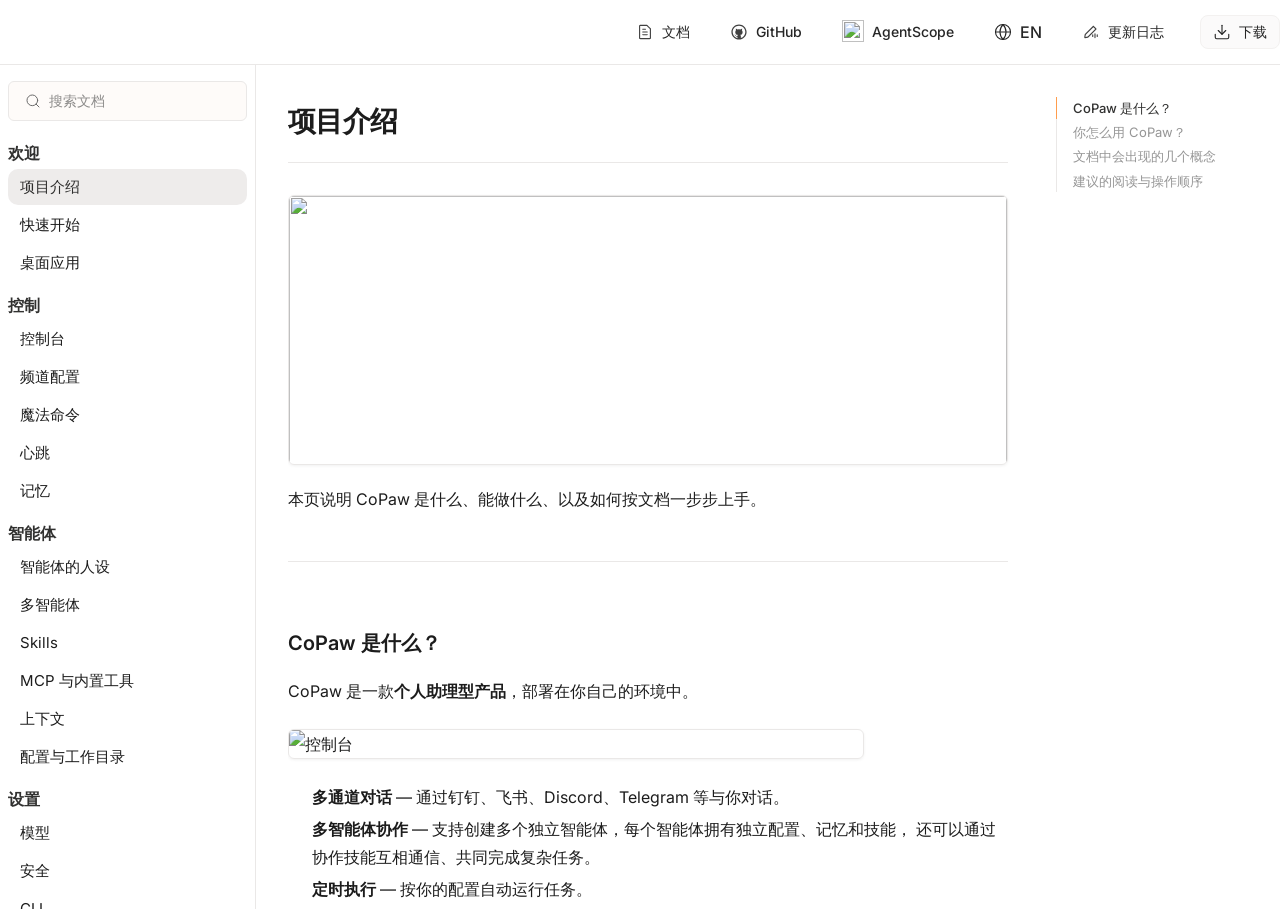
==== commit 4c93a42d: "deploy: 01c9bebc624fb7b7174433a3f571d57457ae630a" ====
--- a/docs/index.html
+++ b/docs/index.html
@@ -24,8 +24,8 @@
       href="https://fonts.googleapis.com/css2?family=Inter:opsz,wght@14..32,400;14..32,500;14..32,600;14..32,700&family=Newsreader:opsz,wght@6..72,400;6..72,500;6..72,600;6..72,700&display=swap"
       rel="stylesheet"
     />
-    <script type="module" crossorigin src="/assets/index-CaWrYqui.js"></script>
-    <link rel="stylesheet" crossorigin href="/assets/index-O28mv9AA.css">
+    <script type="module" crossorigin src="/assets/index-BS1jzjJv.js"></script>
+    <link rel="stylesheet" crossorigin href="/assets/index-By_y9gYg.css">
   </head>
   <body>
     <div id="root"></div>
--- a/assets/index-By_y9gYg.css
+++ b/assets/index-By_y9gYg.css
@@ -0,0 +1 @@
+.downloads-page{min-height:100vh;display:flex;flex-direction:column}.downloads-container{flex:1;max-width:1200px;margin:0 auto;padding:2rem;width:100%}.downloads-header{text-align:center;margin-bottom:3rem;padding-top:2rem}.downloads-header h1{font-size:3rem;font-weight:800;margin-bottom:1rem;color:var(--text)}.downloads-header .subtitle{font-size:1.25rem;color:var(--text-muted)}.loading{text-align:center;padding:4rem 2rem}.spinner{width:48px;height:48px;border:4px solid var(--border-color);border-top-color:var(--primary);border-radius:50%;animation:spin 1s linear infinite;margin:0 auto 1rem}@keyframes spin{to{transform:rotate(360deg)}}.empty-state{text-align:center;padding:4rem 2rem;max-width:600px;margin:2rem auto}.empty-icon{font-size:4rem;margin-bottom:1rem;opacity:.5}.empty-state h3{font-size:1.5rem;font-weight:600;margin-bottom:.75rem;color:var(--text-primary)}.empty-state p{font-size:1rem;color:var(--text-muted);margin-bottom:1.5rem;line-height:1.6}.empty-cta{display:inline-block;padding:.75rem 1.5rem;background:var(--accent);color:#fff;border-radius:.375rem;text-decoration:none;font-weight:600;transition:all .2s}.empty-cta:hover{background:var(--text);transform:translateY(-1px)}.downloads-section,.product-section{margin-bottom:4rem}.product-header{margin-bottom:2rem}.product-title{font-size:1.75rem;font-weight:700;margin-bottom:.5rem}.product-description{font-size:1rem;color:var(--text-muted);line-height:1.6}.platform-grid{display:grid;grid-template-columns:repeat(auto-fit,minmax(320px,1fr));gap:1.5rem}.platform-card{background:var(--surface);border:1px solid var(--border);border-radius:.75rem;padding:1.5rem;transition:all .3s ease;position:relative;overflow:hidden}.platform-card:hover{transform:translateY(-2px);box-shadow:0 4px 12px #0000000f;border-color:var(--text-muted)}.platform-card.recommended{border:2px solid var(--accent);background:var(--surface)}.platform-header{display:flex;align-items:flex-start;gap:1rem;margin-bottom:1rem}.platform-icon{width:48px;height:48px;border-radius:.5rem;background:var(--accent);display:flex;align-items:center;justify-content:center;flex-shrink:0;color:#fff}.platform-info{flex:1}.platform-info h4{font-size:1.25rem;font-weight:700;margin-bottom:.25rem;display:flex;align-items:center;gap:.5rem;flex-wrap:wrap}.recommended-badge{display:inline-flex;align-items:center;padding:.25rem .625rem;background:var(--mascot-accent);color:#fff;border-radius:.25rem;font-size:.6875rem;font-weight:700;text-transform:uppercase;letter-spacing:.05em}.platform-version{font-size:.875rem;color:var(--text-muted);font-weight:400}.platform-description{font-size:.9375rem;color:var(--text-muted);margin-bottom:1.25rem;line-height:1.6}.version-selector{margin-bottom:1.25rem}.version-label{font-size:.875rem;font-weight:600;color:var(--text);margin-bottom:.5rem;display:block}.version-dropdown{width:100%;padding:.75rem 3rem .75rem 1rem;border:1px solid var(--border);border-radius:.375rem;background:var(--surface);color:var(--text);font-size:.9375rem;font-weight:400;cursor:pointer;transition:all .2s ease;-webkit-appearance:none;-moz-appearance:none;appearance:none;background-image:url("data:image/svg+xml,%3Csvg xmlns='http://www.w3.org/2000/svg' width='16' height='16' viewBox='0 0 24 24' fill='none' stroke='%236b6b6b' stroke-width='2' stroke-linecap='round' stroke-linejoin='round'%3E%3Cpolyline points='6 9 12 15 18 9'%3E%3C/polyline%3E%3C/svg%3E");background-repeat:no-repeat;background-position:right 1rem center}.version-dropdown:hover{border-color:var(--text-muted)}.version-dropdown:focus{outline:none;border-color:var(--accent);box-shadow:0 0 0 2px #1c1c1c1a}.download-btn{display:flex;align-items:center;justify-content:center;gap:.5rem;width:100%;padding:.875rem 1.5rem;background:var(--accent);color:#fff;border:none;border-radius:.375rem;font-size:1rem;font-weight:600;text-decoration:none;cursor:pointer;transition:all .2s ease;margin-bottom:1.25rem}.download-btn:hover{background:var(--text);transform:translateY(-1px)}.file-details{background:var(--bg);border-radius:.375rem;padding:1rem;font-size:.875rem}.detail-row{display:flex;justify-content:space-between;padding:.5rem 0;border-bottom:1px solid var(--border)}.detail-row:last-child{border-bottom:none}.detail-label{color:var(--text-muted);font-weight:500}.sha256-row{padding:.5rem 0}.sha256{font-family:SF Mono,Monaco,Cascadia Code,Roboto Mono,Consolas,Courier New,monospace;font-size:.75rem;color:var(--text-muted);word-break:break-all;background:var(--bg);padding:.5rem;border-radius:.25rem;margin-top:.25rem}.other-methods{display:grid;grid-template-columns:repeat(auto-fit,minmax(250px,1fr));gap:1rem}.method-card{background:var(--surface);border:1px solid var(--border);border-radius:.5rem;padding:1.25rem;text-decoration:none;color:inherit;transition:all .2s ease;display:flex;flex-direction:column;gap:.75rem}.method-card:hover{border-color:var(--text-muted);transform:translateY(-1px);box-shadow:0 2px 8px #0000000f}.method-card h4{font-size:1.125rem;font-weight:600;margin:0}.method-card p{font-size:.875rem;color:var(--text-muted);margin:0;line-height:1.6}.info-section{display:grid;grid-template-columns:repeat(auto-fit,minmax(300px,1fr));gap:1.5rem;margin-top:3rem}.info-card{background:var(--surface);border:1px solid var(--border);border-radius:.5rem;padding:1.5rem}.info-card h4{font-size:1.125rem;font-weight:600;margin-bottom:.75rem}.info-card p{font-size:.9375rem;color:var(--text-muted);line-height:1.6;margin:0}.info-card a{color:var(--accent);text-decoration:none;font-weight:500}.info-card a:hover{color:var(--text-muted)}@media(max-width:768px){.platform-grid{grid-template-columns:1fr}.downloads-header h1{font-size:2rem}.other-methods,.info-section{grid-template-columns:1fr}}/*! tailwindcss v4.2.2 | MIT License | https://tailwindcss.com */@layer properties{@supports (((-webkit-hyphens:none)) and (not (margin-trim:inline))) or ((-moz-orient:inline) and (not (color:rgb(from red r g b)))){*,:before,:after,::backdrop{--tw-translate-x:0;--tw-translate-y:0;--tw-translate-z:0;--tw-rotate-x:initial;--tw-rotate-y:initial;--tw-rotate-z:initial;--tw-skew-x:initial;--tw-skew-y:initial;--tw-space-y-reverse:0;--tw-space-x-reverse:0;--tw-divide-y-reverse:0;--tw-border-style:solid;--tw-gradient-position:initial;--tw-gradient-from:#0000;--tw-gradient-via:#0000;--tw-gradient-to:#0000;--tw-gradient-stops:initial;--tw-gradient-via-stops:initial;--tw-gradient-from-position:0%;--tw-gradient-via-position:50%;--tw-gradient-to-position:100%;--tw-leading:initial;--tw-font-weight:initial;--tw-tracking:initial;--tw-shadow:0 0 #0000;--tw-shadow-color:initial;--tw-shadow-alpha:100%;--tw-inset-shadow:0 0 #0000;--tw-inset-shadow-color:initial;--tw-inset-shadow-alpha:100%;--tw-ring-color:initial;--tw-ring-shadow:0 0 #0000;--tw-inset-ring-color:initial;--tw-inset-ring-shadow:0 0 #0000;--tw-ring-inset:initial;--tw-ring-offset-width:0px;--tw-ring-offset-color:#fff;--tw-ring-offset-shadow:0 0 #0000;--tw-outline-style:solid;--tw-blur:initial;--tw-brightness:initial;--tw-contrast:initial;--tw-grayscale:initial;--tw-hue-rotate:initial;--tw-invert:initial;--tw-opacity:initial;--tw-saturate:initial;--tw-sepia:initial;--tw-drop-shadow:initial;--tw-drop-shadow-color:initial;--tw-drop-shadow-alpha:100%;--tw-drop-shadow-size:initial;--tw-backdrop-blur:initial;--tw-backdrop-brightness:initial;--tw-backdrop-contrast:initial;--tw-backdrop-grayscale:initial;--tw-backdrop-hue-rotate:initial;--tw-backdrop-invert:initial;--tw-backdrop-opacity:initial;--tw-backdrop-saturate:initial;--tw-backdrop-sepia:initial;--tw-duration:initial;--tw-ease:initial;--tw-scale-x:1;--tw-scale-y:1;--tw-scale-z:1;--tw-animation-delay:0s;--tw-animation-direction:normal;--tw-animation-duration:initial;--tw-animation-fill-mode:none;--tw-animation-iteration-count:1;--tw-enter-blur:0;--tw-enter-opacity:1;--tw-enter-rotate:0;--tw-enter-scale:1;--tw-enter-translate-x:0;--tw-enter-translate-y:0;--tw-exit-blur:0;--tw-exit-opacity:1;--tw-exit-rotate:0;--tw-exit-scale:1;--tw-exit-translate-x:0;--tw-exit-translate-y:0}}}@layer theme{:root,:host{--font-sans:"Geist Variable", sans-serif;--font-mono:ui-monospace, SFMono-Regular, Menlo, Monaco, Consolas, "Liberation Mono", "Courier New", monospace;--color-orange-400:oklch(75% .183 55.934);--color-neutral-100:oklch(97% 0 0);--color-neutral-800:oklch(26.9% 0 0);--color-neutral-900:oklch(20.5% 0 0);--color-black:#000;--color-white:#fff;--spacing:.25rem;--container-xl:36rem;--container-2xl:42rem;--container-3xl:48rem;--container-4xl:56rem;--container-5xl:64rem;--container-7xl:80rem;--text-xs:.75rem;--text-xs--line-height:calc(1 / .75);--text-sm:.875rem;--text-sm--line-height:calc(1.25 / .875);--text-base:1rem;--text-base--line-height: 1.5 ;--text-lg:1.125rem;--text-lg--line-height:calc(1.75 / 1.125);--text-xl:1.25rem;--text-xl--line-height:calc(1.75 / 1.25);--text-3xl:1.875rem;--text-3xl--line-height: 1.2 ;--text-4xl:2.25rem;--text-4xl--line-height:calc(2.5 / 2.25);--font-weight-normal:400;--font-weight-medium:500;--font-weight-semibold:600;--leading-tight:1.25;--leading-relaxed:1.625;--radius-xs:.125rem;--ease-out:cubic-bezier(0, 0, .2, 1);--ease-in-out:cubic-bezier(.4, 0, .2, 1);--blur-sm:8px;--default-transition-duration:.15s;--default-transition-timing-function:cubic-bezier(.4, 0, .2, 1);--default-font-family:"Geist Variable", sans-serif;--default-mono-font-family:var(--font-mono);--font-newsreader:"Newsreader", ui-serif, Georgia, "Times New Roman", serif;--font-inter:"Inter", ui-sans-serif, system-ui, -apple-system, "Segoe UI", sans-serif;--color-secondary:var(--secondary);--color-primary:var(--primary)}}@layer base{*,:after,:before,::backdrop{box-sizing:border-box;border:0 solid;margin:0;padding:0}::file-selector-button{box-sizing:border-box;border:0 solid;margin:0;padding:0}html,:host{-webkit-text-size-adjust:100%;-moz-tab-size:4;tab-size:4;line-height:1.5;font-family:var(--default-font-family,ui-sans-serif, system-ui, sans-serif, "Apple Color Emoji", "Segoe UI Emoji", "Segoe UI Symbol", "Noto Color Emoji");font-feature-settings:var(--default-font-feature-settings,normal);font-variation-settings:var(--default-font-variation-settings,normal);-webkit-tap-highlight-color:transparent}hr{height:0;color:inherit;border-top-width:1px}abbr:where([title]){-webkit-text-decoration:underline dotted;text-decoration:underline dotted}h1,h2,h3,h4,h5,h6{font-size:inherit;font-weight:inherit}a{color:inherit;-webkit-text-decoration:inherit;text-decoration:inherit}b,strong{font-weight:bolder}code,kbd,samp,pre{font-family:var(--default-mono-font-family,ui-monospace, SFMono-Regular, Menlo, Monaco, Consolas, "Liberation Mono", "Courier New", monospace);font-feature-settings:var(--default-mono-font-feature-settings,normal);font-variation-settings:var(--default-mono-font-variation-settings,normal);font-size:1em}small{font-size:80%}sub,sup{vertical-align:baseline;font-size:75%;line-height:0;position:relative}sub{bottom:-.25em}sup{top:-.5em}table{text-indent:0;border-color:inherit;border-collapse:collapse}:-moz-focusring{outline:auto}progress{vertical-align:baseline}summary{display:list-item}ol,ul,menu{list-style:none}img,svg,video,canvas,audio,iframe,embed,object{vertical-align:middle;display:block}img,video{max-width:100%;height:auto}button,input,select,optgroup,textarea{font:inherit;font-feature-settings:inherit;font-variation-settings:inherit;letter-spacing:inherit;color:inherit;opacity:1;background-color:#0000;border-radius:0}::file-selector-button{font:inherit;font-feature-settings:inherit;font-variation-settings:inherit;letter-spacing:inherit;color:inherit;opacity:1;background-color:#0000;border-radius:0}:where(select:is([multiple],[size])) optgroup{font-weight:bolder}:where(select:is([multiple],[size])) optgroup option{padding-inline-start:20px}::file-selector-button{margin-inline-end:4px}::placeholder{opacity:1}@supports (not ((-webkit-appearance:-apple-pay-button))) or (contain-intrinsic-size:1px){::placeholder{color:currentColor}@supports (color:color-mix(in lab,red,red)){::placeholder{color:color-mix(in oklab,currentcolor 50%,transparent)}}}textarea{resize:vertical}::-webkit-search-decoration{-webkit-appearance:none}::-webkit-date-and-time-value{min-height:1lh;text-align:inherit}::-webkit-datetime-edit{display:inline-flex}::-webkit-datetime-edit-fields-wrapper{padding:0}::-webkit-datetime-edit{padding-block:0}::-webkit-datetime-edit-year-field{padding-block:0}::-webkit-datetime-edit-month-field{padding-block:0}::-webkit-datetime-edit-day-field{padding-block:0}::-webkit-datetime-edit-hour-field{padding-block:0}::-webkit-datetime-edit-minute-field{padding-block:0}::-webkit-datetime-edit-second-field{padding-block:0}::-webkit-datetime-edit-millisecond-field{padding-block:0}::-webkit-datetime-edit-meridiem-field{padding-block:0}::-webkit-calendar-picker-indicator{line-height:1}:-moz-ui-invalid{box-shadow:none}button,input:where([type=button],[type=reset],[type=submit]){-webkit-appearance:button;-moz-appearance:button;appearance:button}::file-selector-button{-webkit-appearance:button;-moz-appearance:button;appearance:button}::-webkit-inner-spin-button{height:auto}::-webkit-outer-spin-button{height:auto}[hidden]:where(:not([hidden=until-found])){display:none!important}*{border-color:var(--border);outline-color:var(--ring)}@supports (color:color-mix(in lab,red,red)){*{outline-color:color-mix(in oklab,var(--ring) 50%,transparent)}}body{background-color:var(--background);color:var(--foreground)}html{font-family:Geist Variable,sans-serif}}@layer components;@layer utilities{.pointer-events-none{pointer-events:none}.visible{visibility:visible}.absolute{position:absolute}.fixed{position:fixed}.relative{position:relative}.static{position:static}.sticky{position:sticky}.inset-0{inset:calc(var(--spacing) * 0)}.inset-y-0{inset-block:calc(var(--spacing) * 0)}.start{inset-inline-start:var(--spacing)}.start\!{inset-inline-start:var(--spacing)!important}.end{inset-inline-end:var(--spacing)}.-top-1{top:calc(var(--spacing) * -1)}.-top-2{top:calc(var(--spacing) * -2)}.-top-4{top:calc(var(--spacing) * -4)}.-top-px{top:-1px}.top-0{top:calc(var(--spacing) * 0)}.top-14{top:calc(var(--spacing) * 14)}.top-\[0\.02em\]{top:.02em}.top-\[0\.3em\]{top:.3em}.top-full{top:100%}.-right-8{right:calc(var(--spacing) * -8)}.-right-12{right:calc(var(--spacing) * -12)}.right-0{right:calc(var(--spacing) * 0)}.right-4{right:calc(var(--spacing) * 4)}.bottom-0{bottom:calc(var(--spacing) * 0)}.bottom-5{bottom:calc(var(--spacing) * 5)}.-left-1{left:calc(var(--spacing) * -1)}.left-0{left:calc(var(--spacing) * 0)}.left-1\/2{left:50%}.left-4{left:calc(var(--spacing) * 4)}.left-5{left:calc(var(--spacing) * 5)}.left-10{left:calc(var(--spacing) * 10)}.left-\[4\.5em\]{left:4.5em}.isolate{isolation:isolate}.z-0{z-index:0}.z-10{z-index:10}.z-20{z-index:20}.z-30{z-index:30}.z-40{z-index:40}.z-99{z-index:99}.z-\[9999\]{z-index:9999}.container{width:100%}@media(min-width:40rem){.container{max-width:40rem}}@media(min-width:48rem){.container{max-width:48rem}}@media(min-width:64rem){.container{max-width:64rem}}@media(min-width:80rem){.container{max-width:80rem}}@media(min-width:96rem){.container{max-width:96rem}}.m-0{margin:calc(var(--spacing) * 0)}.mx-0\.5{margin-inline:calc(var(--spacing) * .5)}.mx-1{margin-inline:calc(var(--spacing) * 1)}.mx-auto{margin-inline:auto}.-mt-1{margin-top:calc(var(--spacing) * -1)}.mt-0{margin-top:calc(var(--spacing) * 0)}.mt-1{margin-top:calc(var(--spacing) * 1)}.mt-2{margin-top:calc(var(--spacing) * 2)}.mt-3{margin-top:calc(var(--spacing) * 3)}.mt-4{margin-top:calc(var(--spacing) * 4)}.mt-5{margin-top:calc(var(--spacing) * 5)}.mt-6{margin-top:calc(var(--spacing) * 6)}.mt-7{margin-top:calc(var(--spacing) * 7)}.mt-8{margin-top:calc(var(--spacing) * 8)}.mt-10{margin-top:calc(var(--spacing) * 10)}.mt-12{margin-top:calc(var(--spacing) * 12)}.mt-auto{margin-top:auto}.mr-0{margin-right:calc(var(--spacing) * 0)}.mr-2{margin-right:calc(var(--spacing) * 2)}.-mb-\[18px\]{margin-bottom:-18px}.mb-1{margin-bottom:calc(var(--spacing) * 1)}.mb-1\.5{margin-bottom:calc(var(--spacing) * 1.5)}.mb-2{margin-bottom:calc(var(--spacing) * 2)}.mb-3{margin-bottom:calc(var(--spacing) * 3)}.mb-4{margin-bottom:calc(var(--spacing) * 4)}.mb-5{margin-bottom:calc(var(--spacing) * 5)}.-ml-2\.5{margin-left:calc(var(--spacing) * -2.5)}.ml-0\.5{margin-left:calc(var(--spacing) * .5)}.ml-1{margin-left:calc(var(--spacing) * 1)}.ml-4{margin-left:calc(var(--spacing) * 4)}.block{display:block}.contents{display:contents}.flex{display:flex}.grid{display:grid}.hidden{display:none}.inline{display:inline}.inline-block{display:inline-block}.inline-flex{display:inline-flex}.table{display:table}.h-4{height:calc(var(--spacing) * 4)}.h-5{height:calc(var(--spacing) * 5)}.h-6{height:calc(var(--spacing) * 6)}.h-7{height:calc(var(--spacing) * 7)}.h-8{height:calc(var(--spacing) * 8)}.h-9{height:calc(var(--spacing) * 9)}.h-10{height:calc(var(--spacing) * 10)}.h-11{height:calc(var(--spacing) * 11)}.h-16{height:calc(var(--spacing) * 16)}.h-20{height:calc(var(--spacing) * 20)}.h-48{height:calc(var(--spacing) * 48)}.h-90{height:calc(var(--spacing) * 90)}.h-\[1\.5em\]{height:1.5em}.h-\[2px\]{height:2px}.h-\[3em\]{height:3em}.h-\[22px\]{height:22px}.h-\[48\%\]{height:48%}.h-\[260px\]{height:260px}.h-\[270px\]{height:270px}.h-full{height:100%}.h-px{height:1px}.max-h-\[90vh\]{max-height:90vh}.min-h-0{min-height:calc(var(--spacing) * 0)}.min-h-55{min-height:calc(var(--spacing) * 55)}.min-h-75{min-height:calc(var(--spacing) * 75)}.min-h-125{min-height:calc(var(--spacing) * 125)}.min-h-\[140px\]{min-height:140px}.min-h-\[200px\]{min-height:200px}.min-h-\[220px\]{min-height:220px}.min-h-\[calc\(100vh-4rem\)\]{min-height:calc(100vh - 4rem)}.min-h-screen{min-height:100vh}.w-0{width:calc(var(--spacing) * 0)}.w-0\.5{width:calc(var(--spacing) * .5)}.w-6{width:calc(var(--spacing) * 6)}.w-7{width:calc(var(--spacing) * 7)}.w-8{width:calc(var(--spacing) * 8)}.w-9{width:calc(var(--spacing) * 9)}.w-11{width:calc(var(--spacing) * 11)}.w-20{width:calc(var(--spacing) * 20)}.w-32{width:calc(var(--spacing) * 32)}.w-43{width:calc(var(--spacing) * 43)}.w-64{width:calc(var(--spacing) * 64)}.w-\[1\.5em\]{width:1.5em}.w-\[4\.65em\]{width:4.65em}.w-\[22px\]{width:22px}.w-\[120\%\]{width:120%}.w-auto{width:auto}.w-fit{width:fit-content}.w-full{width:100%}.w-max{width:max-content}.w-px{width:1px}.w-screen{width:100vw}.max-w-2xl{max-width:var(--container-2xl)}.max-w-3xl{max-width:var(--container-3xl)}.max-w-4xl{max-width:var(--container-4xl)}.max-w-5xl{max-width:var(--container-5xl)}.max-w-7xl{max-width:var(--container-7xl)}.max-w-60{max-width:calc(var(--spacing) * 60)}.max-w-190{max-width:calc(var(--spacing) * 190)}.max-w-\[34ch\]{max-width:34ch}.max-w-\[52ch\]{max-width:52ch}.max-w-\[90vw\]{max-width:90vw}.max-w-full{max-width:100%}.max-w-none{max-width:none}.max-w-xl{max-width:var(--container-xl)}.min-w-0{min-width:calc(var(--spacing) * 0)}.flex-1{flex:1}.shrink-0{flex-shrink:0}.origin-top-left{transform-origin:0 0}.-translate-x-1\/2{--tw-translate-x: -50% ;translate:var(--tw-translate-x) var(--tw-translate-y)}.-translate-x-full{--tw-translate-x:-100%;translate:var(--tw-translate-x) var(--tw-translate-y)}.translate-x-0{--tw-translate-x:calc(var(--spacing) * 0);translate:var(--tw-translate-x) var(--tw-translate-y)}.-translate-y-1\.5{--tw-translate-y:calc(var(--spacing) * -1.5);translate:var(--tw-translate-x) var(--tw-translate-y)}.-translate-y-1\/2{--tw-translate-y: -50% ;translate:var(--tw-translate-x) var(--tw-translate-y)}.-translate-y-\[0\.04em\]{--tw-translate-y: -.04em ;translate:var(--tw-translate-x) var(--tw-translate-y)}.-translate-y-\[0\.08em\]{--tw-translate-y: -.08em ;translate:var(--tw-translate-x) var(--tw-translate-y)}.-translate-y-px{--tw-translate-y:-1px;translate:var(--tw-translate-x) var(--tw-translate-y)}.-rotate-12{rotate:-12deg}.rotate-0{rotate:0deg}.rotate-180{rotate:180deg}.rotate-\[-7deg\]{rotate:-7deg}.transform{transform:var(--tw-rotate-x,) var(--tw-rotate-y,) var(--tw-rotate-z,) var(--tw-skew-x,) var(--tw-skew-y,)}.transform-\[rotate\(-8deg\)\]{transform:rotate(-8deg)}.transform-\[rotate\(8deg\)\]{transform:rotate(8deg)}.animate-\[copaw-channels-marquee-right_62s_linear_infinite\]{animation:62s linear infinite copaw-channels-marquee-right}.animate-\[copaw-dash-move-down_1s_linear_infinite\]{animation:1s linear infinite copaw-dash-move-down}.animate-\[copaw-dash-move-left_1s_linear_infinite\]{animation:1s linear infinite copaw-dash-move-left}.animate-\[copaw-dash-move-right_1s_linear_infinite\]{animation:1s linear infinite copaw-dash-move-right}.animate-\[copaw-dash-move-up_1s_linear_infinite\]{animation:1s linear infinite copaw-dash-move-up}.animate-\[copaw-hero-trim-path_0\.8s_ease-out_forwards\]{animation:.8s ease-out forwards copaw-hero-trim-path}.cursor-pointer{cursor:pointer}.cursor-zoom-in{cursor:zoom-in}.cursor-zoom-out{cursor:zoom-out}.scroll-mt-24{scroll-margin-top:calc(var(--spacing) * 24)}.list-decimal{list-style-type:decimal}.list-disc{list-style-type:disc}.grid-cols-1{grid-template-columns:repeat(1,minmax(0,1fr))}.grid-cols-2{grid-template-columns:repeat(2,minmax(0,1fr))}.grid-cols-6{grid-template-columns:repeat(6,minmax(0,1fr))}.flex-col{flex-direction:column}.flex-wrap{flex-wrap:wrap}.items-center{align-items:center}.items-start{align-items:flex-start}.justify-between{justify-content:space-between}.justify-center{justify-content:center}.justify-end{justify-content:flex-end}.justify-start{justify-content:flex-start}.gap-0{gap:calc(var(--spacing) * 0)}.gap-0\.5{gap:calc(var(--spacing) * .5)}.gap-1{gap:calc(var(--spacing) * 1)}.gap-1\.5{gap:calc(var(--spacing) * 1.5)}.gap-2{gap:calc(var(--spacing) * 2)}.gap-2\.5{gap:calc(var(--spacing) * 2.5)}.gap-3{gap:calc(var(--spacing) * 3)}.gap-4{gap:calc(var(--spacing) * 4)}.gap-5{gap:calc(var(--spacing) * 5)}.gap-8{gap:calc(var(--spacing) * 8)}.gap-10{gap:calc(var(--spacing) * 10)}.gap-px{gap:1px}:where(.space-y-0\.5>:not(:last-child)){--tw-space-y-reverse:0;margin-block-start:calc(calc(var(--spacing) * .5) * var(--tw-space-y-reverse));margin-block-end:calc(calc(var(--spacing) * .5) * calc(1 - var(--tw-space-y-reverse)))}:where(.space-y-1>:not(:last-child)){--tw-space-y-reverse:0;margin-block-start:calc(calc(var(--spacing) * 1) * var(--tw-space-y-reverse));margin-block-end:calc(calc(var(--spacing) * 1) * calc(1 - var(--tw-space-y-reverse)))}:where(.space-y-1\.5>:not(:last-child)){--tw-space-y-reverse:0;margin-block-start:calc(calc(var(--spacing) * 1.5) * var(--tw-space-y-reverse));margin-block-end:calc(calc(var(--spacing) * 1.5) * calc(1 - var(--tw-space-y-reverse)))}:where(.space-y-3>:not(:last-child)){--tw-space-y-reverse:0;margin-block-start:calc(calc(var(--spacing) * 3) * var(--tw-space-y-reverse));margin-block-end:calc(calc(var(--spacing) * 3) * calc(1 - var(--tw-space-y-reverse)))}:where(.space-y-4>:not(:last-child)){--tw-space-y-reverse:0;margin-block-start:calc(calc(var(--spacing) * 4) * var(--tw-space-y-reverse));margin-block-end:calc(calc(var(--spacing) * 4) * calc(1 - var(--tw-space-y-reverse)))}.gap-x-2{column-gap:calc(var(--spacing) * 2)}:where(.-space-x-2\.5>:not(:last-child)){--tw-space-x-reverse:0;margin-inline-start:calc(calc(var(--spacing) * -2.5) * var(--tw-space-x-reverse));margin-inline-end:calc(calc(var(--spacing) * -2.5) * calc(1 - var(--tw-space-x-reverse)))}.gap-y-6{row-gap:calc(var(--spacing) * 6)}:where(.divide-y>:not(:last-child)){--tw-divide-y-reverse:0;border-bottom-style:var(--tw-border-style);border-top-style:var(--tw-border-style);border-top-width:calc(1px * var(--tw-divide-y-reverse));border-bottom-width:calc(1px * calc(1 - var(--tw-divide-y-reverse)))}:where(.divide-\[\#f1e5dc\]>:not(:last-child)){border-color:#f1e5dc}.truncate{text-overflow:ellipsis;white-space:nowrap;overflow:hidden}.overflow-hidden{overflow:hidden}.overflow-x-auto{overflow-x:auto}.overflow-x-hidden{overflow-x:hidden}.overflow-y-auto{overflow-y:auto}.overflow-y-hidden{overflow-y:hidden}.rounded-2xl{border-radius:calc(var(--radius) * 1.8)}.rounded-\[16px\]{border-radius:16px}.rounded-full{border-radius:3.40282e38px}.rounded-lg{border-radius:var(--radius)}.rounded-md{border-radius:calc(var(--radius) * .8)}.rounded-none{border-radius:0}.rounded-xl{border-radius:calc(var(--radius) * 1.4)}.rounded-xs{border-radius:var(--radius-xs)}.rounded-t-2xl{border-top-left-radius:calc(var(--radius) * 1.8);border-top-right-radius:calc(var(--radius) * 1.8)}.border{border-style:var(--tw-border-style);border-width:1px}.border-0{border-style:var(--tw-border-style);border-width:0}.border-y{border-block-style:var(--tw-border-style);border-block-width:1px}.border-t{border-top-style:var(--tw-border-style);border-top-width:1px}.border-r{border-right-style:var(--tw-border-style);border-right-width:1px}.border-b{border-bottom-style:var(--tw-border-style);border-bottom-width:1px}.border-\(--border\),.border-\(--border\)\/60{border-color:var(--border)}@supports (color:color-mix(in lab,red,red)){.border-\(--border\)\/60{border-color:color-mix(in oklab,var(--border) 60%,transparent)}}.border-\[\#EBEBEB\]{border-color:#ebebeb}.border-\[\#F3F1F0\]{border-color:#f3f1f0}.border-\[\#F5F3EF\]{border-color:#f5f3ef}.border-\[\#d9d9d9\]{border-color:#d9d9d9}.border-\[\#e6e6e6\]{border-color:#e6e6e6}.border-\[\#e8e8e8\]{border-color:#e8e8e8}.border-\[\#ebe5df\]{border-color:#ebe5df}.border-\[\#ece2d9\]{border-color:#ece2d9}.border-\[\#ece5dc\]{border-color:#ece5dc}.border-\[\#ececec\]{border-color:#ececec}.border-\[rgba\(255\,235\,220\,0\.35\)\]{border-color:#ffebdc59}.border-border,.border-border\/60{border-color:var(--border)}@supports (color:color-mix(in lab,red,red)){.border-border\/60{border-color:color-mix(in oklab,var(--border) 60%,transparent)}}.border-neutral-100{border-color:var(--color-neutral-100)}.bg-\(--bg\){background-color:var(--bg)}.bg-\(--color-card-fill\){background-color:var(--color-card-fill)}.bg-\(--color-fill-secondary\){background-color:var(--color-fill-secondary)}.bg-\(--color-fill-tertiary\){background-color:var(--color-fill-tertiary)}.bg-\(--color-primary\){background-color:var(--color-primary)}.bg-\(--color-secondary\){background-color:var(--color-secondary)}.bg-\(--surface\){background-color:var(--surface)}.bg-\[\#E77C29\]{background-color:#e77c29}.bg-\[\#FDE8D7\]{background-color:#fde8d7}.bg-\[\#FEFBF9\]{background-color:#fefbf9}.bg-\[\#FFD8B8\]{background-color:#ffd8b8}.bg-\[\#f7f3ef\]{background-color:#f7f3ef}.bg-\[\#fafafa\]{background-color:#fafafa}.bg-\[rgba\(236\,146\,69\,0\.12\)\]{background-color:#ec92451f}.bg-black\/40{background-color:#0006}@supports (color:color-mix(in lab,red,red)){.bg-black\/40{background-color:color-mix(in oklab,var(--color-black) 40%,transparent)}}.bg-black\/80{background-color:#000c}@supports (color:color-mix(in lab,red,red)){.bg-black\/80{background-color:color-mix(in oklab,var(--color-black) 80%,transparent)}}.bg-transparent{background-color:#0000}.bg-white{background-color:var(--color-white)}.bg-white\/60{background-color:#fff9}@supports (color:color-mix(in lab,red,red)){.bg-white\/60{background-color:color-mix(in oklab,var(--color-white) 60%,transparent)}}.bg-linear-to-l{--tw-gradient-position:to left}@supports (background-image:linear-gradient(in lab,red,red)){.bg-linear-to-l{--tw-gradient-position:to left in oklab}}.bg-linear-to-l{background-image:linear-gradient(var(--tw-gradient-stops))}.bg-linear-to-r{--tw-gradient-position:to right}@supports (background-image:linear-gradient(in lab,red,red)){.bg-linear-to-r{--tw-gradient-position:to right in oklab}}.bg-linear-to-r{background-image:linear-gradient(var(--tw-gradient-stops))}.from-\(--bg\){--tw-gradient-from:var(--bg);--tw-gradient-stops:var(--tw-gradient-via-stops,var(--tw-gradient-position), var(--tw-gradient-from) var(--tw-gradient-from-position), var(--tw-gradient-to) var(--tw-gradient-to-position))}.to-transparent{--tw-gradient-to:transparent;--tw-gradient-stops:var(--tw-gradient-via-stops,var(--tw-gradient-position), var(--tw-gradient-from) var(--tw-gradient-from-position), var(--tw-gradient-to) var(--tw-gradient-to-position))}.object-contain{object-fit:contain}.object-cover{object-fit:cover}.object-bottom{object-position:bottom}.object-top{object-position:top}.p-\(--space-8\){padding:var(--space-8)}.p-1{padding:calc(var(--spacing) * 1)}.p-1\.5{padding:calc(var(--spacing) * 1.5)}.p-2{padding:calc(var(--spacing) * 2)}.p-3{padding:calc(var(--spacing) * 3)}.p-4{padding:calc(var(--spacing) * 4)}.p-\[2px\]{padding:2px}.px-1{padding-inline:calc(var(--spacing) * 1)}.px-1\.5{padding-inline:calc(var(--spacing) * 1.5)}.px-2{padding-inline:calc(var(--spacing) * 2)}.px-2\.5{padding-inline:calc(var(--spacing) * 2.5)}.px-3{padding-inline:calc(var(--spacing) * 3)}.px-3\.5{padding-inline:calc(var(--spacing) * 3.5)}.px-4{padding-inline:calc(var(--spacing) * 4)}.px-5{padding-inline:calc(var(--spacing) * 5)}.px-6{padding-inline:calc(var(--spacing) * 6)}.py-0\.5{padding-block:calc(var(--spacing) * .5)}.py-1{padding-block:calc(var(--spacing) * 1)}.py-1\.5{padding-block:calc(var(--spacing) * 1.5)}.py-2{padding-block:calc(var(--spacing) * 2)}.py-2\.5{padding-block:calc(var(--spacing) * 2.5)}.py-3{padding-block:calc(var(--spacing) * 3)}.py-4{padding-block:calc(var(--spacing) * 4)}.py-6{padding-block:calc(var(--spacing) * 6)}.py-8{padding-block:calc(var(--spacing) * 8)}.py-10{padding-block:calc(var(--spacing) * 10)}.py-12{padding-block:calc(var(--spacing) * 12)}.py-16{padding-block:calc(var(--spacing) * 16)}.py-px{padding-block:1px}.pt-1{padding-top:calc(var(--spacing) * 1)}.pt-3{padding-top:calc(var(--spacing) * 3)}.pt-3\.5{padding-top:calc(var(--spacing) * 3.5)}.pt-4{padding-top:calc(var(--spacing) * 4)}.pt-5{padding-top:calc(var(--spacing) * 5)}.pt-6{padding-top:calc(var(--spacing) * 6)}.pt-19{padding-top:calc(var(--spacing) * 19)}.pr-0{padding-right:calc(var(--spacing) * 0)}.pr-1{padding-right:calc(var(--spacing) * 1)}.pb-0{padding-bottom:calc(var(--spacing) * 0)}.pb-1\.5{padding-bottom:calc(var(--spacing) * 1.5)}.pb-2{padding-bottom:calc(var(--spacing) * 2)}.pb-2\.5{padding-bottom:calc(var(--spacing) * 2.5)}.pb-3{padding-bottom:calc(var(--spacing) * 3)}.pb-3\.5{padding-bottom:calc(var(--spacing) * 3.5)}.pb-4{padding-bottom:calc(var(--spacing) * 4)}.pb-5{padding-bottom:calc(var(--spacing) * 5)}.pb-px{padding-bottom:1px}.pl-5{padding-left:calc(var(--spacing) * 5)}.text-center{text-align:center}.text-left{text-align:left}.align-middle{vertical-align:middle}.font-inter{font-family:var(--font-inter)}.font-mono{font-family:var(--font-mono)}.font-newsreader{font-family:var(--font-newsreader)}.text-3xl{font-size:var(--text-3xl);line-height:var(--tw-leading,var(--text-3xl--line-height))}.text-4xl{font-size:var(--text-4xl);line-height:var(--tw-leading,var(--text-4xl--line-height))}.text-base{font-size:var(--text-base);line-height:var(--tw-leading,var(--text-base--line-height))}.text-lg{font-size:var(--text-lg);line-height:var(--tw-leading,var(--text-lg--line-height))}.text-sm{font-size:var(--text-sm);line-height:var(--tw-leading,var(--text-sm--line-height))}.text-xl{font-size:var(--text-xl);line-height:var(--tw-leading,var(--text-xl--line-height))}.text-xs{font-size:var(--text-xs);line-height:var(--tw-leading,var(--text-xs--line-height))}.text-\[0\.92em\]{font-size:.92em}.text-\[0\.95rem\]{font-size:.95rem}.text-\[0\.98rem\]{font-size:.98rem}.text-\[0\.9375rem\]{font-size:.9375rem}.text-\[1\.5rem\]{font-size:1.5rem}.text-\[1\.8rem\]{font-size:1.8rem}.text-\[1\.65rem\]{font-size:1.65rem}.text-\[1\.75rem\]{font-size:1.75rem}.text-\[1\.85rem\]{font-size:1.85rem}.text-\[1rem\]{font-size:1rem}.text-\[2rem\]{font-size:2rem}.text-\[9px\]{font-size:9px}.text-\[10px\]{font-size:10px}.text-\[11px\]{font-size:11px}.text-\[12px\]{font-size:12px}.text-\[13px\]{font-size:13px}.text-\[14px\]{font-size:14px}.text-\[15px\]{font-size:15px}.text-\[18px\]{font-size:18px}.text-\[19px\]{font-size:19px}.text-\[20px\]{font-size:20px}.text-\[32px\]{font-size:32px}.leading-5{--tw-leading:calc(var(--spacing) * 5);line-height:calc(var(--spacing) * 5)}.leading-6{--tw-leading:calc(var(--spacing) * 6);line-height:calc(var(--spacing) * 6)}.leading-7{--tw-leading:calc(var(--spacing) * 7);line-height:calc(var(--spacing) * 7)}.leading-\[0\.9\]{--tw-leading:.9;line-height:.9}.leading-\[0\.98\]{--tw-leading:.98;line-height:.98}.leading-\[1\.1\]{--tw-leading:1.1;line-height:1.1}.leading-\[1\.2\]{--tw-leading:1.2;line-height:1.2}.leading-\[1\.05\]{--tw-leading:1.05;line-height:1.05}.leading-\[1\.08\]{--tw-leading:1.08;line-height:1.08}.leading-\[1\.38\]{--tw-leading:1.38;line-height:1.38}.leading-\[1\.55\]{--tw-leading:1.55;line-height:1.55}.leading-\[1\.65\]{--tw-leading:1.65;line-height:1.65}.leading-\[1\.72\]{--tw-leading:1.72;line-height:1.72}.leading-\[1\.75\]{--tw-leading:1.75;line-height:1.75}.leading-\[1\],.leading-none{--tw-leading:1;line-height:1}.leading-relaxed{--tw-leading:var(--leading-relaxed);line-height:var(--leading-relaxed)}.leading-tight{--tw-leading:var(--leading-tight);line-height:var(--leading-tight)}.font-medium{--tw-font-weight:var(--font-weight-medium);font-weight:var(--font-weight-medium)}.font-normal{--tw-font-weight:var(--font-weight-normal);font-weight:var(--font-weight-normal)}.font-semibold{--tw-font-weight:var(--font-weight-semibold);font-weight:var(--font-weight-semibold)}.tracking-\[-0\.01em\]{--tw-tracking:-.01em;letter-spacing:-.01em}.tracking-\[-0\.02em\]{--tw-tracking:-.02em;letter-spacing:-.02em}.tracking-\[0\.01em\]{--tw-tracking:.01em;letter-spacing:.01em}.tracking-\[0\.12em\]{--tw-tracking:.12em;letter-spacing:.12em}.text-pretty{text-wrap:pretty}.break-words{overflow-wrap:break-word}.whitespace-nowrap{white-space:nowrap}.whitespace-pre-line{white-space:pre-line}.whitespace-pre-wrap{white-space:pre-wrap}.text-\(--color-primary\){color:var(--color-primary)}.text-\(--color-text\){color:var(--color-text)}.text-\(--color-text-secondary\){color:var(--color-text-secondary)}.text-\(--color-text-tertiary\){color:var(--color-text-tertiary)}.text-\(--text\){color:var(--text)}.text-\(--text-muted\){color:var(--text-muted)}.text-\[\#4a4a4a\]{color:#4a4a4a}.text-\[\#6a6a6a\]{color:#6a6a6a}.text-\[\#6e3b10\]{color:#6e3b10}.text-\[\#8a90a3\]{color:#8a90a3}.text-\[\#535b72\]{color:#535b72}.text-\[\#666\]{color:#666}.text-\[\#301601\]{color:#301601}.text-\[\#F46F02\]{color:#f46f02}.text-\[\#f2a25b\]{color:#f2a25b}.text-\[\#ffe8d7\]{color:#ffe8d7}.text-\[\#ffffff\]{color:#fff}.text-\[rgba\(220\,210\,201\,0\.9\)\]{color:#dcd2c9e6}.text-\[rgba\(255\,255\,255\,0\.7\)\]{color:#ffffffb3}.text-\[rgba\(255\,255\,255\,0\.45\)\]{color:#ffffff73}.text-\[var\(--text\)\]{color:var(--text)}.text-\[var\(--text-muted\)\]{color:var(--text-muted)}.text-current{color:currentColor}.text-neutral-800{color:var(--color-neutral-800)}.text-neutral-900{color:var(--color-neutral-900)}.text-orange-400{color:var(--color-orange-400)}.italic{font-style:italic}.no-underline{text-decoration-line:none}.underline{text-decoration-line:underline}.opacity-80{opacity:.8}.opacity-90{opacity:.9}.shadow-2xl{--tw-shadow:0 25px 50px -12px var(--tw-shadow-color,#00000040);box-shadow:var(--tw-inset-shadow),var(--tw-inset-ring-shadow),var(--tw-ring-offset-shadow),var(--tw-ring-shadow),var(--tw-shadow)}.shadow-\[0_1px_2px_rgba\(0\,0\,0\,0\.06\)\]{--tw-shadow:0 1px 2px var(--tw-shadow-color,#0000000f);box-shadow:var(--tw-inset-shadow),var(--tw-inset-ring-shadow),var(--tw-ring-offset-shadow),var(--tw-ring-shadow),var(--tw-shadow)}.shadow-\[0_1px_2px_rgba\(0\,0\,0\,0\.08\)\]{--tw-shadow:0 1px 2px var(--tw-shadow-color,#00000014);box-shadow:var(--tw-inset-shadow),var(--tw-inset-ring-shadow),var(--tw-ring-offset-shadow),var(--tw-ring-shadow),var(--tw-shadow)}.shadow-\[0px_0px_2px_0px_rgba\(170\,170\,170\,0\.25\)\]{--tw-shadow:0px 0px 2px 0px var(--tw-shadow-color,#aaaaaa40);box-shadow:var(--tw-inset-shadow),var(--tw-inset-ring-shadow),var(--tw-ring-offset-shadow),var(--tw-ring-shadow),var(--tw-shadow)}.shadow-\[0px_6px_56px_0px_rgba\(38\,33\,29\,0\.24\)\]{--tw-shadow:0px 6px 56px 0px var(--tw-shadow-color,#26211d3d);box-shadow:var(--tw-inset-shadow),var(--tw-inset-ring-shadow),var(--tw-ring-offset-shadow),var(--tw-ring-shadow),var(--tw-shadow)}.shadow-\[0px_8px_32px_0px_rgba\(212\,212\,212\,0\.25\)\]{--tw-shadow:0px 8px 32px 0px var(--tw-shadow-color,#d4d4d440);box-shadow:var(--tw-inset-shadow),var(--tw-inset-ring-shadow),var(--tw-ring-offset-shadow),var(--tw-ring-shadow),var(--tw-shadow)}.ring-1{--tw-ring-shadow:var(--tw-ring-inset,) 0 0 0 calc(1px + var(--tw-ring-offset-width)) var(--tw-ring-color,currentcolor);box-shadow:var(--tw-inset-shadow),var(--tw-inset-ring-shadow),var(--tw-ring-offset-shadow),var(--tw-ring-shadow),var(--tw-shadow)}.ring-black\/6{--tw-ring-color:#0000000f}@supports (color:color-mix(in lab,red,red)){.ring-black\/6{--tw-ring-color:color-mix(in oklab, var(--color-black) 6%, transparent)}}.outline{outline-style:var(--tw-outline-style);outline-width:1px}.filter{filter:var(--tw-blur,) var(--tw-brightness,) var(--tw-contrast,) var(--tw-grayscale,) var(--tw-hue-rotate,) var(--tw-invert,) var(--tw-saturate,) var(--tw-sepia,) var(--tw-drop-shadow,)}.backdrop-blur-sm{--tw-backdrop-blur:blur(var(--blur-sm));-webkit-backdrop-filter:var(--tw-backdrop-blur,) var(--tw-backdrop-brightness,) var(--tw-backdrop-contrast,) var(--tw-backdrop-grayscale,) var(--tw-backdrop-hue-rotate,) var(--tw-backdrop-invert,) var(--tw-backdrop-opacity,) var(--tw-backdrop-saturate,) var(--tw-backdrop-sepia,);backdrop-filter:var(--tw-backdrop-blur,) var(--tw-backdrop-brightness,) var(--tw-backdrop-contrast,) var(--tw-backdrop-grayscale,) var(--tw-backdrop-hue-rotate,) var(--tw-backdrop-invert,) var(--tw-backdrop-opacity,) var(--tw-backdrop-saturate,) var(--tw-backdrop-sepia,)}.transition{transition-property:color,background-color,border-color,outline-color,text-decoration-color,fill,stroke,--tw-gradient-from,--tw-gradient-via,--tw-gradient-to,opacity,box-shadow,transform,translate,scale,rotate,filter,-webkit-backdrop-filter,backdrop-filter,display,content-visibility,overlay,pointer-events;transition-timing-function:var(--tw-ease,var(--default-transition-timing-function));transition-duration:var(--tw-duration,var(--default-transition-duration))}.transition-\[color\,transform\]{transition-property:color,transform;transition-timing-function:var(--tw-ease,var(--default-transition-timing-function));transition-duration:var(--tw-duration,var(--default-transition-duration))}.transition-colors{transition-property:color,background-color,border-color,outline-color,text-decoration-color,fill,stroke,--tw-gradient-from,--tw-gradient-via,--tw-gradient-to;transition-timing-function:var(--tw-ease,var(--default-transition-timing-function));transition-duration:var(--tw-duration,var(--default-transition-duration))}.transition-opacity{transition-property:opacity;transition-timing-function:var(--tw-ease,var(--default-transition-timing-function));transition-duration:var(--tw-duration,var(--default-transition-duration))}.transition-transform{transition-property:transform,translate,scale,rotate;transition-timing-function:var(--tw-ease,var(--default-transition-timing-function));transition-duration:var(--tw-duration,var(--default-transition-duration))}.duration-150{--tw-duration:.15s;transition-duration:.15s}.duration-200{--tw-duration:.2s;transition-duration:.2s}.duration-250{--tw-duration:.25s;transition-duration:.25s}.duration-300{--tw-duration:.3s;transition-duration:.3s}.ease-in-out{--tw-ease:var(--ease-in-out);transition-timing-function:var(--ease-in-out)}.ease-out{--tw-ease:var(--ease-out);transition-timing-function:var(--ease-out)}.will-change-transform{will-change:transform}.select-none{-webkit-user-select:none;user-select:none}.\[animation-delay\:1s\]{animation-delay:1s}.paused{animation-play-state:paused}.running{animation-play-state:running}@media(hover:hover){.group-hover\:scale-112:is(:where(.group):hover *){--tw-scale-x:112%;--tw-scale-y:112%;--tw-scale-z:112%;scale:var(--tw-scale-x) var(--tw-scale-y)}.group-hover\:bg-\[\#FFF7F0\]:is(:where(.group):hover *){background-color:#fff7f0}.group-hover\:text-\(--color-primary\):is(:where(.group):hover *){color:var(--color-primary)}.group-hover\:text-\(--color-text\):is(:where(.group):hover *){color:var(--color-text)}.group-hover\/row-top\:\[animation-play-state\:paused\]:is(:where(.group\/row-top):hover *){animation-play-state:paused}}.first\:pt-0:first-child{padding-top:calc(var(--spacing) * 0)}:is(.\*\:first\:mt-0>*):first-child{margin-top:calc(var(--spacing) * 0)}.last\:pb-0:last-child{padding-bottom:calc(var(--spacing) * 0)}:is(.\*\:last\:mb-0>*):last-child{margin-bottom:calc(var(--spacing) * 0)}@media(hover:hover){.hover\:bg-\(--bg\):hover,.hover\:bg-\(--bg\)\/60:hover{background-color:var(--bg)}@supports (color:color-mix(in lab,red,red)){.hover\:bg-\(--bg\)\/60:hover{background-color:color-mix(in oklab,var(--bg) 60%,transparent)}}.hover\:bg-\(--color-primary\):hover{background-color:var(--color-primary)}.hover\:bg-\(--color-secondary\):hover{background-color:var(--color-secondary)}.hover\:bg-\[\#F1F1F1\]:hover{background-color:#f1f1f1}.hover\:bg-\[\#f5efea\]:hover{background-color:#f5efea}.hover\:bg-\[\#f8f8f8\]:hover{background-color:#f8f8f8}.hover\:bg-\[\#fafafa\]:hover{background-color:#fafafa}.hover\:\!text-\(--color-primary\):hover{color:var(--color-primary)!important}.hover\:\!text-\[\#0064FD\]:hover{color:#0064fd!important}.hover\:\!text-orange-400:hover{color:var(--color-orange-400)!important}.hover\:text-\(--color-text\):hover{color:var(--color-text)}.hover\:text-\(--text\):hover{color:var(--text)}.hover\:text-orange-400\!:hover{color:var(--color-orange-400)!important}.hover\:no-underline:hover{text-decoration-line:none}.hover\:opacity-90:hover{opacity:.9}.hover\:brightness-105:hover{--tw-brightness:brightness(105%);filter:var(--tw-blur,) var(--tw-brightness,) var(--tw-contrast,) var(--tw-grayscale,) var(--tw-hue-rotate,) var(--tw-invert,) var(--tw-saturate,) var(--tw-sepia,) var(--tw-drop-shadow,)}.hover\:brightness-110:hover{--tw-brightness:brightness(110%);filter:var(--tw-blur,) var(--tw-brightness,) var(--tw-contrast,) var(--tw-grayscale,) var(--tw-hue-rotate,) var(--tw-invert,) var(--tw-saturate,) var(--tw-sepia,) var(--tw-drop-shadow,)}}.focus-visible\:outline:focus-visible{outline-style:var(--tw-outline-style);outline-width:1px}.focus-visible\:outline-2:focus-visible{outline-style:var(--tw-outline-style);outline-width:2px}.focus-visible\:outline-offset-2:focus-visible{outline-offset:2px}.focus-visible\:outline-\(--color-primary\):focus-visible{outline-color:var(--color-primary)}.focus-visible\:outline-\[\#0064FD\]:focus-visible{outline-color:#0064fd}.focus-visible\:outline-orange-400:focus-visible{outline-color:var(--color-orange-400)}.disabled\:cursor-not-allowed:disabled{cursor:not-allowed}.disabled\:opacity-40:disabled{opacity:.4}@media(min-width:641px){.min-\[641px\]\:flex{display:flex}.min-\[641px\]\:hidden{display:none}.min-\[641px\]\:items-center{align-items:center}.min-\[641px\]\:gap-6{gap:calc(var(--spacing) * 6)}}@media(min-width:40rem){.sm\:bottom-6{bottom:calc(var(--spacing) * 6)}.sm\:left-7{left:calc(var(--spacing) * 7)}.sm\:mt-1\.5{margin-top:calc(var(--spacing) * 1.5)}.sm\:mt-2\.5{margin-top:calc(var(--spacing) * 2.5)}.sm\:mt-3\.5{margin-top:calc(var(--spacing) * 3.5)}.sm\:mt-4{margin-top:calc(var(--spacing) * 4)}.sm\:mt-8{margin-top:calc(var(--spacing) * 8)}.sm\:mb-2{margin-bottom:calc(var(--spacing) * 2)}.sm\:h-6{height:calc(var(--spacing) * 6)}.sm\:h-10{height:calc(var(--spacing) * 10)}.sm\:h-12{height:calc(var(--spacing) * 12)}.sm\:h-48{height:calc(var(--spacing) * 48)}.sm\:h-\[340px\]{height:340px}.sm\:w-12{width:calc(var(--spacing) * 12)}.sm\:w-auto{width:auto}.sm\:max-w-none{max-width:none}.sm\:-translate-y-\[0\.1em\]{--tw-translate-y: -.1em ;translate:var(--tw-translate-x) var(--tw-translate-y)}.sm\:grid-cols-2{grid-template-columns:repeat(2,minmax(0,1fr))}.sm\:grid-cols-5{grid-template-columns:repeat(5,minmax(0,1fr))}.sm\:grid-cols-8{grid-template-columns:repeat(8,minmax(0,1fr))}.sm\:flex-row{flex-direction:row}.sm\:gap-1\.5{gap:calc(var(--spacing) * 1.5)}.sm\:gap-3{gap:calc(var(--spacing) * 3)}.sm\:px-0{padding-inline:calc(var(--spacing) * 0)}.sm\:px-1{padding-inline:calc(var(--spacing) * 1)}.sm\:px-6{padding-inline:calc(var(--spacing) * 6)}.sm\:px-7{padding-inline:calc(var(--spacing) * 7)}.sm\:px-8{padding-inline:calc(var(--spacing) * 8)}.sm\:py-2{padding-block:calc(var(--spacing) * 2)}.sm\:pt-6{padding-top:calc(var(--spacing) * 6)}.sm\:pr-0\.5{padding-right:calc(var(--spacing) * .5)}.sm\:pb-6{padding-bottom:calc(var(--spacing) * 6)}.sm\:text-sm{font-size:var(--text-sm);line-height:var(--tw-leading,var(--text-sm--line-height))}.sm\:text-\[1\.05rem\]{font-size:1.05rem}.sm\:text-\[1\.8rem\]{font-size:1.8rem}.sm\:text-\[1\.95rem\]{font-size:1.95rem}.sm\:text-\[1em\]{font-size:1em}.sm\:text-\[2\.3rem\]{font-size:2.3rem}.sm\:text-\[2rem\]{font-size:2rem}.sm\:text-\[11px\]{font-size:11px}.sm\:text-\[12px\]{font-size:12px}.sm\:text-\[15px\]{font-size:15px}.sm\:text-\[21px\]{font-size:21px}.sm\:leading-6{--tw-leading:calc(var(--spacing) * 6);line-height:calc(var(--spacing) * 6)}.sm\:leading-\[1\.08\]{--tw-leading:1.08;line-height:1.08}}@media(min-width:48rem){.md\:static{position:static}.md\:-top-3{top:calc(var(--spacing) * -3)}.md\:-top-5{top:calc(var(--spacing) * -5)}.md\:-top-10{top:calc(var(--spacing) * -10)}.md\:top-auto{top:auto}.md\:-right-5{right:calc(var(--spacing) * -5)}.md\:-right-13{right:calc(var(--spacing) * -13)}.md\:right-0{right:calc(var(--spacing) * 0)}.md\:bottom-7{bottom:calc(var(--spacing) * 7)}.md\:bottom-auto{bottom:auto}.md\:left-0{left:calc(var(--spacing) * 0)}.md\:left-8{left:calc(var(--spacing) * 8)}.md\:left-11{left:calc(var(--spacing) * 11)}.md\:mt-0{margin-top:calc(var(--spacing) * 0)}.md\:mt-0\.5{margin-top:calc(var(--spacing) * .5)}.md\:mt-3{margin-top:calc(var(--spacing) * 3)}.md\:mt-4{margin-top:calc(var(--spacing) * 4)}.md\:mt-5{margin-top:calc(var(--spacing) * 5)}.md\:mt-6{margin-top:calc(var(--spacing) * 6)}.md\:mt-8{margin-top:calc(var(--spacing) * 8)}.md\:mt-12{margin-top:calc(var(--spacing) * 12)}.md\:mt-15{margin-top:calc(var(--spacing) * 15)}.md\:mb-3{margin-bottom:calc(var(--spacing) * 3)}.md\:mb-4{margin-bottom:calc(var(--spacing) * 4)}.md\:mb-16{margin-bottom:calc(var(--spacing) * 16)}.md\:ml-1{margin-left:calc(var(--spacing) * 1)}.md\:ml-auto{margin-left:auto}.md\:block{display:block}.md\:hidden{display:none}.md\:inline{display:inline}.md\:h-7{height:calc(var(--spacing) * 7)}.md\:h-9{height:calc(var(--spacing) * 9)}.md\:h-10{height:calc(var(--spacing) * 10)}.md\:h-16{height:calc(var(--spacing) * 16)}.md\:h-18{height:calc(var(--spacing) * 18)}.md\:h-23{height:calc(var(--spacing) * 23)}.md\:h-64{height:calc(var(--spacing) * 64)}.md\:h-150{height:calc(var(--spacing) * 150)}.md\:h-\[350px\]{height:350px}.md\:min-h-60{min-height:calc(var(--spacing) * 60)}.md\:min-h-107\.5{min-height:calc(var(--spacing) * 107.5)}.md\:min-h-150{min-height:calc(var(--spacing) * 150)}.md\:w-7{width:calc(var(--spacing) * 7)}.md\:w-9{width:calc(var(--spacing) * 9)}.md\:w-10{width:calc(var(--spacing) * 10)}.md\:w-16{width:calc(var(--spacing) * 16)}.md\:w-18{width:calc(var(--spacing) * 18)}.md\:w-23{width:calc(var(--spacing) * 23)}.md\:w-\[128\%\]{width:128%}.md\:w-full{width:100%}.md\:translate-x-0{--tw-translate-x:calc(var(--spacing) * 0);translate:var(--tw-translate-x) var(--tw-translate-y)}.md\:-translate-y-5{--tw-translate-y:calc(var(--spacing) * -5);translate:var(--tw-translate-x) var(--tw-translate-y)}.md\:translate-y-\[1px\]{--tw-translate-y:1px;translate:var(--tw-translate-x) var(--tw-translate-y)}.md\:grid-cols-3{grid-template-columns:repeat(3,minmax(0,1fr))}.md\:grid-cols-12{grid-template-columns:repeat(12,minmax(0,1fr))}.md\:grid-cols-\[40\%_60\%\]{grid-template-columns:40% 60%}.md\:grid-cols-\[minmax\(260px\,1fr\)_minmax\(0\,1\.6fr\)\]{grid-template-columns:minmax(260px,1fr) minmax(0,1.6fr)}.md\:flex-row{flex-direction:row}.md\:items-center{align-items:center}.md\:items-start{align-items:flex-start}.md\:items-stretch{align-items:stretch}.md\:justify-between{justify-content:space-between}.md\:justify-center{justify-content:center}.md\:gap-3{gap:calc(var(--spacing) * 3)}.md\:gap-4{gap:calc(var(--spacing) * 4)}.md\:gap-5{gap:calc(var(--spacing) * 5)}.md\:gap-6{gap:calc(var(--spacing) * 6)}.md\:gap-12{gap:calc(var(--spacing) * 12)}:where(.md\:space-y-2>:not(:last-child)){--tw-space-y-reverse:0;margin-block-start:calc(calc(var(--spacing) * 2) * var(--tw-space-y-reverse));margin-block-end:calc(calc(var(--spacing) * 2) * calc(1 - var(--tw-space-y-reverse)))}.md\:gap-x-10{column-gap:calc(var(--spacing) * 10)}.md\:gap-y-12{row-gap:calc(var(--spacing) * 12)}:where(.md\:divide-y-0>:not(:last-child)){--tw-divide-y-reverse:0;border-bottom-style:var(--tw-border-style);border-top-style:var(--tw-border-style);border-top-width:calc(0px * var(--tw-divide-y-reverse));border-bottom-width:calc(0px * calc(1 - var(--tw-divide-y-reverse)))}.md\:rounded-none{border-radius:0}.md\:border-l-2{border-left-style:var(--tw-border-style);border-left-width:2px}.md\:border-\[\#e9dfd6\]{border-color:#e9dfd6}.md\:bg-transparent{background-color:#0000}.md\:p-3{padding:calc(var(--spacing) * 3)}.md\:p-5{padding:calc(var(--spacing) * 5)}.md\:p-7{padding:calc(var(--spacing) * 7)}.md\:p-10{padding:calc(var(--spacing) * 10)}.md\:p-16{padding:calc(var(--spacing) * 16)}.md\:px-0{padding-inline:calc(var(--spacing) * 0)}.md\:px-2{padding-inline:calc(var(--spacing) * 2)}.md\:px-5{padding-inline:calc(var(--spacing) * 5)}.md\:px-6{padding-inline:calc(var(--spacing) * 6)}.md\:px-8{padding-inline:calc(var(--spacing) * 8)}.md\:py-0{padding-block:calc(var(--spacing) * 0)}.md\:py-3{padding-block:calc(var(--spacing) * 3)}.md\:py-3\.5{padding-block:calc(var(--spacing) * 3.5)}.md\:py-5{padding-block:calc(var(--spacing) * 5)}.md\:py-12{padding-block:calc(var(--spacing) * 12)}.md\:py-14{padding-block:calc(var(--spacing) * 14)}.md\:py-16{padding-block:calc(var(--spacing) * 16)}.md\:py-19{padding-block:calc(var(--spacing) * 19)}.md\:py-20{padding-block:calc(var(--spacing) * 20)}.md\:py-24{padding-block:calc(var(--spacing) * 24)}.md\:pt-1{padding-top:calc(var(--spacing) * 1)}.md\:pt-4{padding-top:calc(var(--spacing) * 4)}.md\:pt-5{padding-top:calc(var(--spacing) * 5)}.md\:pt-6{padding-top:calc(var(--spacing) * 6)}.md\:pt-7{padding-top:calc(var(--spacing) * 7)}.md\:pr-0{padding-right:calc(var(--spacing) * 0)}.md\:pb-0{padding-bottom:calc(var(--spacing) * 0)}.md\:pb-2{padding-bottom:calc(var(--spacing) * 2)}.md\:pb-3{padding-bottom:calc(var(--spacing) * 3)}.md\:pb-5{padding-bottom:calc(var(--spacing) * 5)}.md\:pb-6{padding-bottom:calc(var(--spacing) * 6)}.md\:pb-7{padding-bottom:calc(var(--spacing) * 7)}.md\:pl-0\.5{padding-left:calc(var(--spacing) * .5)}.md\:pl-3{padding-left:calc(var(--spacing) * 3)}.md\:text-left{text-align:left}.md\:text-right{text-align:right}.md\:text-4xl{font-size:var(--text-4xl);line-height:var(--tw-leading,var(--text-4xl--line-height))}.md\:text-base{font-size:var(--text-base);line-height:var(--tw-leading,var(--text-base--line-height))}.md\:text-\[0\.95rem\]{font-size:.95rem}.md\:text-\[1\.02rem\]{font-size:1.02rem}.md\:text-\[1\.03rem\]{font-size:1.03rem}.md\:text-\[1\.08rem\]{font-size:1.08rem}.md\:text-\[1\.8rem\]{font-size:1.8rem}.md\:text-\[1\.85rem\]{font-size:1.85rem}.md\:text-\[1rem\]{font-size:1rem}.md\:text-\[3\.05rem\]{font-size:3.05rem}.md\:text-\[16px\]{font-size:16px}.md\:text-\[18px\]{font-size:18px}.md\:text-\[20px\]{font-size:20px}.md\:text-\[26px\]{font-size:26px}.md\:text-\[28px\]{font-size:28px}.md\:text-\[48px\]{font-size:48px}.md\:leading-6{--tw-leading:calc(var(--spacing) * 6);line-height:calc(var(--spacing) * 6)}.md\:leading-7{--tw-leading:calc(var(--spacing) * 7);line-height:calc(var(--spacing) * 7)}.md\:leading-\[1\.05\]{--tw-leading:1.05;line-height:1.05}.md\:leading-\[1\.06\]{--tw-leading:1.06;line-height:1.06}}@media(min-width:64rem){.lg\:ml-auto{margin-left:auto}.lg\:grid-cols-18{grid-template-columns:repeat(18,minmax(0,1fr))}.lg\:flex-row{flex-direction:row}.lg\:items-start{align-items:flex-start}.lg\:justify-between{justify-content:space-between}.lg\:gap-8{gap:calc(var(--spacing) * 8)}.lg\:gap-16{gap:calc(var(--spacing) * 16)}.lg\:text-right{text-align:right}}.\[\&\>\:first-child\]\:mt-0>:first-child{margin-top:calc(var(--spacing) * 0)}.\[\&\>\:last-child\]\:mb-0>:last-child{margin-bottom:calc(var(--spacing) * 0)}}@property --tw-animation-delay{syntax:"*";inherits:false;initial-value:0s}@property --tw-animation-direction{syntax:"*";inherits:false;initial-value:normal}@property --tw-animation-duration{syntax:"*";inherits:false}@property --tw-animation-fill-mode{syntax:"*";inherits:false;initial-value:none}@property --tw-animation-iteration-count{syntax:"*";inherits:false;initial-value:1}@property --tw-enter-blur{syntax:"*";inherits:false;initial-value:0}@property --tw-enter-opacity{syntax:"*";inherits:false;initial-value:1}@property --tw-enter-rotate{syntax:"*";inherits:false;initial-value:0}@property --tw-enter-scale{syntax:"*";inherits:false;initial-value:1}@property --tw-enter-translate-x{syntax:"*";inherits:false;initial-value:0}@property --tw-enter-translate-y{syntax:"*";inherits:false;initial-value:0}@property --tw-exit-blur{syntax:"*";inherits:false;initial-value:0}@property --tw-exit-opacity{syntax:"*";inherits:false;initial-value:1}@property --tw-exit-rotate{syntax:"*";inherits:false;initial-value:0}@property --tw-exit-scale{syntax:"*";inherits:false;initial-value:1}@property --tw-exit-translate-x{syntax:"*";inherits:false;initial-value:0}@property --tw-exit-translate-y{syntax:"*";inherits:false;initial-value:0}@font-face{font-family:Geist Variable;font-style:normal;font-display:swap;font-weight:100 900;src:url(/assets/geist-cyrillic-wght-normal-CHSlOQsW.woff2)format("woff2-variations");unicode-range:U+301,U+400-45F,U+490-491,U+4B0-4B1,U+2116}@font-face{font-family:Geist Variable;font-style:normal;font-display:swap;font-weight:100 900;src:url(/assets/geist-latin-ext-wght-normal-DMtmJ5ZE.woff2)format("woff2-variations");unicode-range:U+100-2BA,U+2BD-2C5,U+2C7-2CC,U+2CE-2D7,U+2DD-2FF,U+304,U+308,U+329,U+1D00-1DBF,U+1E00-1E9F,U+1EF2-1EFF,U+2020,U+20A0-20AB,U+20AD-20C0,U+2113,U+2C60-2C7F,U+A720-A7FF}@font-face{font-family:Geist Variable;font-style:normal;font-display:swap;font-weight:100 900;src:url(/assets/geist-latin-wght-normal-Dm3htQBi.woff2)format("woff2-variations");unicode-range:U+??,U+131,U+152-153,U+2BB-2BC,U+2C6,U+2DA,U+2DC,U+304,U+308,U+329,U+2000-206F,U+20AC,U+2122,U+2191,U+2193,U+2212,U+2215,U+FEFF,U+FFFD}:root{--bg:#fefbf9;--surface:#fff;--text:#1c1c1c;--text-muted:#6b6b6b;--border:#eae8e7;--accent:#1c1c1c;--mascot-accent:#d97706;--logo-paw:#a8a29e;--logo-paw-soft:#d6d3d1;--color-primary:#ff9d4d;--color-secondary:#fde8d7;--color-text:#141413e0;--color-text-secondary:#141413a6;--color-text-tertiary:#14141373;--color-fill-tertiary:#cdd0dc26;--color-card-fill:#2b120005;--color-fill-secondary:#2b120014;--background:oklch(100% 0 0);--foreground:oklch(14.5% 0 0);--card:oklch(100% 0 0);--card-foreground:oklch(14.5% 0 0);--popover:oklch(100% 0 0);--popover-foreground:oklch(14.5% 0 0);--primary:oklch(20.5% 0 0);--primary-foreground:oklch(98.5% 0 0);--secondary:oklch(97% 0 0);--secondary-foreground:oklch(20.5% 0 0);--muted:oklch(97% 0 0);--muted-foreground:oklch(55.6% 0 0);--accent-foreground:oklch(20.5% 0 0);--destructive:oklch(57.7% .245 27.325);--input:oklch(92.2% 0 0);--ring:oklch(70.8% 0 0);--chart-1:oklch(87% 0 0);--chart-2:oklch(55.6% 0 0);--chart-3:oklch(43.9% 0 0);--chart-4:oklch(37.1% 0 0);--chart-5:oklch(26.9% 0 0);--radius:.625rem;--sidebar:oklch(98.5% 0 0);--sidebar-foreground:oklch(14.5% 0 0);--sidebar-primary:oklch(20.5% 0 0);--sidebar-primary-foreground:oklch(98.5% 0 0);--sidebar-accent:oklch(97% 0 0);--sidebar-accent-foreground:oklch(20.5% 0 0);--sidebar-border:oklch(92.2% 0 0);--sidebar-ring:oklch(70.8% 0 0);--space-1:.5rem;--space-2:1rem;--space-3:1.5rem;--space-4:2rem;--space-5:3rem;--space-6:4rem;--space-7:5rem;--space-8:6rem;--container:min(100% - var(--space-4), 64rem)}*,:before,:after{box-sizing:border-box}html{-webkit-font-smoothing:antialiased}body{color:var(--text);background:var(--surface);margin:0;font-family:Inter,-apple-system,BlinkMacSystemFont,sans-serif;font-size:1rem;line-height:1.6}#root{flex-direction:column;min-height:100vh;display:flex}a:not([class]){color:var(--text);text-decoration:none}a:not([class]):hover{color:var(--text-muted)}button{font-family:inherit;font-size:inherit;cursor:pointer}@keyframes copaw-channels-marquee-right{0%{transform:translate(-50%)}to{transform:translate(0)}}@keyframes copaw-dash-move-right{0%{background-position:0 0}to{background-position:16px 0}}@keyframes copaw-dash-move-left{0%{background-position:0 0}to{background-position:-16px 0}}@keyframes copaw-dash-move-down{0%{background-position:0 0}to{background-position:0 16px}}@keyframes copaw-dash-move-up{0%{background-position:0 0}to{background-position:0 -16px}}@keyframes copaw-hero-trim-path{0%{width:0%}to{width:100%}}.docs-content{color:var(--text);font-size:1rem;line-height:1.75}.docs-content>*+*{margin-top:0}.docs-content h1{letter-spacing:-.025em;margin:0 0 var(--space-4);padding-bottom:var(--space-2);border-bottom:1px solid var(--border);font-size:1.75rem;font-weight:700}.docs-content h2{margin:var(--space-6) 0 var(--space-2);scroll-margin-top:var(--space-8);font-size:1.25rem;font-weight:600}.docs-content h3{margin:var(--space-4) 0 var(--space-1);scroll-margin-top:var(--space-8);font-size:1.0625rem;font-weight:600}.docs-content p{margin:0 0 var(--space-3)}.docs-content ul,.docs-content ol{margin:0 0 var(--space-3);padding-left:1.5rem}.docs-content li{margin:.25rem 0}.docs-content li>p{margin:0}.release-notes-content ul{list-style-type:disc}.release-notes-content ol{list-style-type:decimal}.release-notes-content ul,.release-notes-content ol,.release-notes-content ul li,.release-notes-content ol li{color:var(--text)!important}.release-notes-content ul li::marker{color:#1c1c1c!important}.release-notes-content ol li::marker{font-weight:600;color:#1c1c1c!important}.docs-content pre{margin:var(--space-3) 0;padding:var(--space-4);background:var(--bg);border:1px solid var(--border);border-radius:.5rem;font-size:.875rem;line-height:1.6;overflow:auto}.docs-content .docs-code-wrap pre{padding:var(--space-4);border:1px solid #30363d;border-radius:.5rem;margin:0;padding-top:2.5rem;color:#f0f6fc!important;background:#0d1117!important}.docs-content .docs-code-wrap pre code,.docs-content .docs-code-wrap pre code *,.docs-content .docs-code-wrap pre .hljs,.docs-content .docs-code-wrap pre .hljs *{color:#f0f6fc!important;background:0 0!important}.docs-content .docs-code-wrap pre .hljs-keyword,.docs-content .docs-code-wrap pre .hljs-meta .hljs-keyword,.docs-content .docs-code-wrap pre .hljs-doctag{color:#ff7b72!important}.docs-content .docs-code-wrap pre .hljs-built_in,.docs-content .docs-code-wrap pre .hljs-title,.docs-content .docs-code-wrap pre .hljs-function .hljs-title{color:#d2a8ff!important}.docs-content .docs-code-wrap pre .hljs-string,.docs-content .docs-code-wrap pre .hljs-regexp,.docs-content .docs-code-wrap pre .hljs-meta .hljs-string{color:#a5d6ff!important}.docs-content .docs-code-wrap pre .hljs-number{color:#79c0ff!important}.docs-content .docs-code-wrap pre .hljs-comment{color:#8b949e!important}.docs-content .docs-code-wrap pre .hljs-attr,.docs-content .docs-code-wrap pre .hljs-variable.hljs-language_,.docs-content .docs-code-wrap pre .hljs-params{color:#79c0ff!important}.docs-content .docs-code-wrap pre .hljs-name,.docs-content .docs-code-wrap pre .hljs-selector-tag,.docs-content .docs-code-wrap pre .hljs-selector-class,.docs-content .docs-code-wrap pre .hljs-selector-id{color:#7ee787!important}.docs-content .docs-code-wrap pre .hljs-subst{color:#f0f6fc!important}.docs-code-wrap{margin:var(--space-3) 0;position:relative}.docs-code-copy{top:var(--space-2);right:var(--space-2);z-index:2;color:var(--text-muted);cursor:pointer;background:#ffffff1f;border:1px solid #ffffff2e;border-radius:.375rem;align-items:center;gap:.35rem;padding:.35rem .6rem;font-size:.75rem;transition:color .15s,background .15s,border-color .15s;display:inline-flex;position:absolute}.docs-code-copy:hover{color:var(--text);background:#ffffff2e;border-color:#ffffff40}.docs-content code{font-family:ui-monospace,SF Mono,Menlo,monospace;font-size:.875em}.docs-content pre code{background:0 0;border:none;padding:0;font-size:1em}.docs-content pre code.hljs{padding:0}pre code.hljs{display:block;overflow-x:auto;background:0 0!important}pre code.hljs .hljs-keyword,pre code.hljs .hljs-selector-tag,pre code.hljs .hljs-literal,pre code.hljs .hljs-section,pre code.hljs .hljs-link,pre code.hljs .hljs-built_in{font-weight:600;color:#d73a49!important}pre code.hljs .hljs-string,pre code.hljs .hljs-regexp,pre code.hljs .hljs-addition,pre code.hljs .hljs-attribute,pre code.hljs .hljs-meta .hljs-string{color:#22863a!important}pre code.hljs .hljs-title,pre code.hljs .hljs-class .hljs-title,pre code.hljs .hljs-title.class_{color:#6f42c1!important}pre code.hljs .hljs-variable,pre code.hljs .hljs-template-variable,pre code.hljs .hljs-type,pre code.hljs .hljs-selector-class,pre code.hljs .hljs-selector-attr,pre code.hljs .hljs-selector-pseudo,pre code.hljs .hljs-number{color:#005cc5!important}pre code.hljs .hljs-comment,pre code.hljs .hljs-quote,pre code.hljs .hljs-deletion,pre code.hljs .hljs-meta{font-style:italic;color:#6a737d!important}pre code.hljs .hljs-params,pre code.hljs .hljs-attr{color:#e36209!important}.docs-content :not(pre)>code{background:var(--bg);border:1px solid var(--border);border-radius:.25rem;padding:.15em .4em}.docs-table-wrap{margin:var(--space-4) 0;border:1px solid var(--border);background:var(--surface);border-radius:.5rem;overflow:auto hidden;box-shadow:0 1px 3px #0000000f}.docs-table-wrap::-webkit-scrollbar{height:.375rem}.docs-table-wrap::-webkit-scrollbar-track{background:var(--bg);border-radius:0 0 .5rem .5rem}.docs-table-wrap::-webkit-scrollbar-thumb{background:var(--border);border-radius:.25rem}.docs-content table{border-collapse:collapse;width:100%;min-width:min-content;font-size:.9375rem}.docs-content .docs-table-wrap{max-width:100%;overflow-x:auto}.docs-content .docs-table-wrap td{word-break:break-word;overflow-wrap:break-word;max-width:28rem}.docs-content .docs-table-wrap td code{word-break:break-all;overflow-wrap:anywhere;font-size:.8125rem}.docs-content .docs-table-wrap table:has(th:nth-child(2):last-child){table-layout:fixed;min-width:0}.docs-content .docs-table-wrap table:has(th:nth-child(2):last-child) th,.docs-content .docs-table-wrap table:has(th:nth-child(2):last-child) td{box-sizing:border-box;text-align:center;width:50%}.docs-content .docs-table-wrap table:has(th:nth-child(2):last-child) th:first-child,.docs-content .docs-table-wrap table:has(th:nth-child(2):last-child) td:first-child{border-right:1px solid var(--border)}.docs-content thead{background:var(--bg);border-bottom:2px solid var(--border)}.docs-content th{text-align:left;padding:var(--space-2) var(--space-3);white-space:nowrap;border-bottom:2px solid var(--border);font-weight:600}.docs-content th:not(:first-child){text-align:center;min-width:2.75rem}.docs-content td{padding:var(--space-2) var(--space-3);border-bottom:1px solid var(--border);vertical-align:middle}.docs-content td:first-child{font-weight:500}.docs-content td:not(:first-child){text-align:center}.docs-content .docs-table-wrap table:has(th:nth-child(2):last-child) th{white-space:normal}.docs-content tbody tr:last-child td{border-bottom:none}.docs-content tbody tr:hover{background:var(--bg)}.docs-content blockquote{margin:var(--space-3) 0;padding:0 0 0 var(--space-4);border-left:4px solid var(--border);color:var(--text-muted)}.docs-content blockquote p{margin:0}.docs-content a{color:var(--accent);text-underline-offset:2px;text-decoration:underline}.docs-content a:hover{color:var(--text-muted)}.docs-content img{object-fit:contain;vertical-align:middle;border:1px solid var(--border);border-radius:.375rem;width:auto;max-width:min(100%,36rem);height:auto;max-height:20rem;box-shadow:0 1px 3px #0000000f}.docs-content img.docs-title-banner{object-fit:cover;width:100%;max-width:100%;height:270px;max-height:none;display:block}.docs-content video{object-fit:contain;border:1px solid var(--border);border-radius:.375rem;width:auto;max-width:min(100%,36rem);height:auto;max-height:20rem;box-shadow:0 1px 3px #0000000f}.docs-content td img{object-fit:contain;max-width:100px;max-height:100px}.docs-content strong{font-weight:600}.docs-content hr{border:none;border-top:1px solid var(--border);margin:var(--space-5) 0}.mermaid-diagram{margin:var(--space-3) 0;padding:var(--space-3);background:var(--surface);border:1px solid var(--border);text-align:center;border-radius:.5rem;justify-content:center;align-items:center;display:flex;position:relative;overflow-x:auto}.mermaid-diagram.is-loading{overflow:hidden}.mermaid-diagram__placeholder{width:100%;height:100%;min-height:inherit;background:linear-gradient(90deg,#1c1c1c0a,#1c1c1c14,#1c1c1c0a) -220px 0/220px 100%,linear-gradient(#a8a29e24 1px,#0000 1px) 0 0/100% 1.5rem,linear-gradient(90deg,#a8a29e24 1px,#0000 1px) 0 0/1.5rem 100%;border-radius:.375rem;animation:1.6s ease-in-out infinite mermaid-placeholder-shimmer}@media(prefers-reduced-motion:reduce){.mermaid-diagram__placeholder{background-position:0 0,0 0,0 0;animation:none}}.mermaid-diagram__content{width:100%}.mermaid-diagram__content svg,.mermaid-diagram svg{max-width:100%;height:auto}@keyframes mermaid-placeholder-shimmer{0%{background-position:-220px 0,0 0,0 0}to{background-position:calc(100% + 220px) 0,0 0,0 0}}@media(prefers-reduced-motion:reduce){@keyframes mermaid-placeholder-shimmer{0%{background-position:0 0,0 0,0 0}to{background-position:0 0,0 0,0 0}}}.mermaid-error{margin:var(--space-3) 0;padding:var(--space-3);color:#991b1b;background:#fef2f2;border:1px solid #fca5a5;border-radius:.5rem;font-size:.875rem}.docs-layout{width:100%;max-width:85rem;height:calc(100vh - 3.5rem);margin:0 auto;display:flex;overflow:hidden}.docs-layout .docs-sidebar{flex-shrink:0;margin-left:0;overflow:hidden auto}.docs-search-result:hover{background:var(--bg)}.docs-search-result-link:hover{background:var(--bg);border-color:var(--text-muted)}.docs-search-results-page .docs-search-highlight{color:inherit;background:#d9770633;border-radius:.15em;padding:0 .1em;font-weight:500}.docs-main{gap:var(--space-4);padding:var(--space-4) var(--space-4) 0 var(--space-4);flex:1;min-width:0;display:flex;overflow:hidden}.docs-main .docs-content-scroll{min-width:0;padding-right:var(--space-2);flex-direction:column;flex:1;display:flex;overflow:hidden auto}.docs-main .docs-content{box-sizing:border-box;flex:none;width:100%;max-width:100%}.docs-page-footer{margin-top:var(--space-6);padding-top:var(--space-4);border-top:1px solid var(--border);flex-shrink:0}.docs-toc{flex-shrink:0;align-self:start;width:12rem;max-height:100%;margin-right:0;overflow-y:auto}.docs-toc-nav{border-left:1px solid var(--border);padding-left:var(--space-1);flex-direction:column;gap:2px;display:flex;position:relative}.docs-toc-item{color:var(--color-text-tertiary);padding:2px 0;padding-left:var(--space-1);font-size:.8125rem;line-height:1.4;text-decoration:none;position:relative}.docs-toc-item:hover{color:var(--text)}.docs-toc-item[data-active=true]{color:var(--color-text);font-weight:500}.docs-toc-item[data-active=true]:before{content:"";left:calc(-1 * var(--space-1) - 3px);background:var(--color-primary);width:3px;position:absolute;top:0;bottom:0}.docs-toc-item-h3{padding-left:var(--space-3);font-size:.75rem}.docs-back-to-top{bottom:var(--space-5);right:var(--space-5);z-index:30;width:2.75rem;height:2.75rem;color:var(--text);background:var(--surface);border:1px solid var(--border);cursor:pointer;border-radius:9999px;justify-content:center;align-items:center;transition:opacity .2s,transform .2s;display:inline-flex;position:fixed;box-shadow:0 4px 12px #00000014}.docs-back-to-top:hover{opacity:.9;transform:translateY(-1px)}@media(max-width:1024px){.docs-toc{display:none}.docs-main{padding:var(--space-2) var(--space-2) 0 var(--space-2);gap:0}.docs-main .docs-content-scroll{padding-right:0}.docs-back-to-top{right:var(--space-3);bottom:var(--space-5)}}.dark{--background:oklch(14.5% 0 0);--foreground:oklch(98.5% 0 0);--card:oklch(20.5% 0 0);--card-foreground:oklch(98.5% 0 0);--popover:oklch(20.5% 0 0);--popover-foreground:oklch(98.5% 0 0);--primary:oklch(92.2% 0 0);--primary-foreground:oklch(20.5% 0 0);--secondary:oklch(26.9% 0 0);--secondary-foreground:oklch(98.5% 0 0);--muted:oklch(26.9% 0 0);--muted-foreground:oklch(70.8% 0 0);--accent:oklch(26.9% 0 0);--accent-foreground:oklch(98.5% 0 0);--destructive:oklch(70.4% .191 22.216);--border:oklch(100% 0 0/.1);--input:oklch(100% 0 0/.15);--ring:oklch(55.6% 0 0);--chart-1:oklch(87% 0 0);--chart-2:oklch(55.6% 0 0);--chart-3:oklch(43.9% 0 0);--chart-4:oklch(37.1% 0 0);--chart-5:oklch(26.9% 0 0);--sidebar:oklch(20.5% 0 0);--sidebar-foreground:oklch(98.5% 0 0);--sidebar-primary:oklch(48.8% .243 264.376);--sidebar-primary-foreground:oklch(98.5% 0 0);--sidebar-accent:oklch(26.9% 0 0);--sidebar-accent-foreground:oklch(98.5% 0 0);--sidebar-border:oklch(100% 0 0/.1);--sidebar-ring:oklch(55.6% 0 0)}@property --tw-translate-x{syntax:"*";inherits:false;initial-value:0}@property --tw-translate-y{syntax:"*";inherits:false;initial-value:0}@property --tw-translate-z{syntax:"*";inherits:false;initial-value:0}@property --tw-rotate-x{syntax:"*";inherits:false}@property --tw-rotate-y{syntax:"*";inherits:false}@property --tw-rotate-z{syntax:"*";inherits:false}@property --tw-skew-x{syntax:"*";inherits:false}@property --tw-skew-y{syntax:"*";inherits:false}@property --tw-space-y-reverse{syntax:"*";inherits:false;initial-value:0}@property --tw-space-x-reverse{syntax:"*";inherits:false;initial-value:0}@property --tw-divide-y-reverse{syntax:"*";inherits:false;initial-value:0}@property --tw-border-style{syntax:"*";inherits:false;initial-value:solid}@property --tw-gradient-position{syntax:"*";inherits:false}@property --tw-gradient-from{syntax:"<color>";inherits:false;initial-value:#0000}@property --tw-gradient-via{syntax:"<color>";inherits:false;initial-value:#0000}@property --tw-gradient-to{syntax:"<color>";inherits:false;initial-value:#0000}@property --tw-gradient-stops{syntax:"*";inherits:false}@property --tw-gradient-via-stops{syntax:"*";inherits:false}@property --tw-gradient-from-position{syntax:"<length-percentage>";inherits:false;initial-value:0%}@property --tw-gradient-via-position{syntax:"<length-percentage>";inherits:false;initial-value:50%}@property --tw-gradient-to-position{syntax:"<length-percentage>";inherits:false;initial-value:100%}@property --tw-leading{syntax:"*";inherits:false}@property --tw-font-weight{syntax:"*";inherits:false}@property --tw-tracking{syntax:"*";inherits:false}@property --tw-shadow{syntax:"*";inherits:false;initial-value:0 0 #0000}@property --tw-shadow-color{syntax:"*";inherits:false}@property --tw-shadow-alpha{syntax:"<percentage>";inherits:false;initial-value:100%}@property --tw-inset-shadow{syntax:"*";inherits:false;initial-value:0 0 #0000}@property --tw-inset-shadow-color{syntax:"*";inherits:false}@property --tw-inset-shadow-alpha{syntax:"<percentage>";inherits:false;initial-value:100%}@property --tw-ring-color{syntax:"*";inherits:false}@property --tw-ring-shadow{syntax:"*";inherits:false;initial-value:0 0 #0000}@property --tw-inset-ring-color{syntax:"*";inherits:false}@property --tw-inset-ring-shadow{syntax:"*";inherits:false;initial-value:0 0 #0000}@property --tw-ring-inset{syntax:"*";inherits:false}@property --tw-ring-offset-width{syntax:"<length>";inherits:false;initial-value:0}@property --tw-ring-offset-color{syntax:"*";inherits:false;initial-value:#fff}@property --tw-ring-offset-shadow{syntax:"*";inherits:false;initial-value:0 0 #0000}@property --tw-outline-style{syntax:"*";inherits:false;initial-value:solid}@property --tw-blur{syntax:"*";inherits:false}@property --tw-brightness{syntax:"*";inherits:false}@property --tw-contrast{syntax:"*";inherits:false}@property --tw-grayscale{syntax:"*";inherits:false}@property --tw-hue-rotate{syntax:"*";inherits:false}@property --tw-invert{syntax:"*";inherits:false}@property --tw-opacity{syntax:"*";inherits:false}@property --tw-saturate{syntax:"*";inherits:false}@property --tw-sepia{syntax:"*";inherits:false}@property --tw-drop-shadow{syntax:"*";inherits:false}@property --tw-drop-shadow-color{syntax:"*";inherits:false}@property --tw-drop-shadow-alpha{syntax:"<percentage>";inherits:false;initial-value:100%}@property --tw-drop-shadow-size{syntax:"*";inherits:false}@property --tw-backdrop-blur{syntax:"*";inherits:false}@property --tw-backdrop-brightness{syntax:"*";inherits:false}@property --tw-backdrop-contrast{syntax:"*";inherits:false}@property --tw-backdrop-grayscale{syntax:"*";inherits:false}@property --tw-backdrop-hue-rotate{syntax:"*";inherits:false}@property --tw-backdrop-invert{syntax:"*";inherits:false}@property --tw-backdrop-opacity{syntax:"*";inherits:false}@property --tw-backdrop-saturate{syntax:"*";inherits:false}@property --tw-backdrop-sepia{syntax:"*";inherits:false}@property --tw-duration{syntax:"*";inherits:false}@property --tw-ease{syntax:"*";inherits:false}@property --tw-scale-x{syntax:"*";inherits:false;initial-value:1}@property --tw-scale-y{syntax:"*";inherits:false;initial-value:1}@property --tw-scale-z{syntax:"*";inherits:false;initial-value:1}
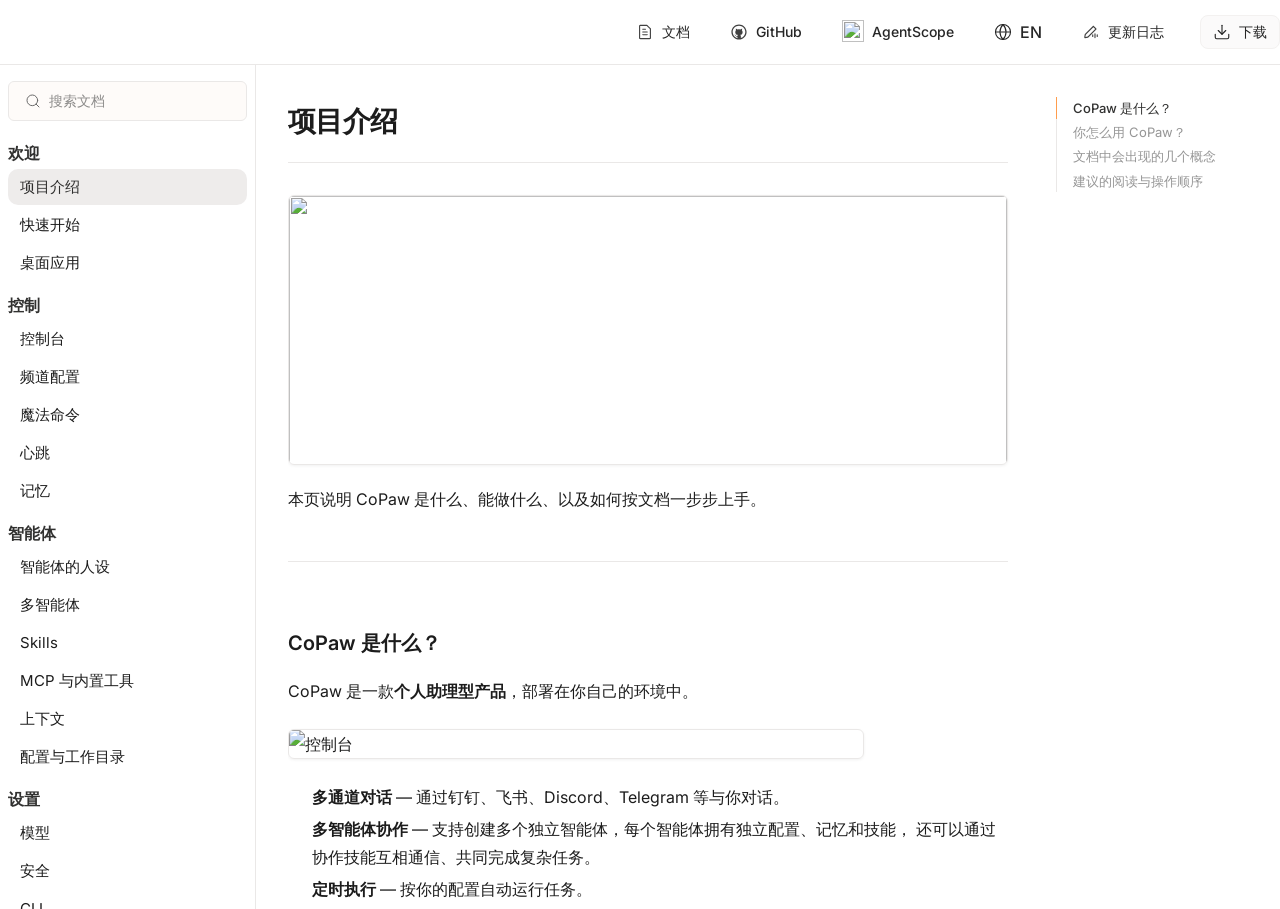
==== commit 13c9f9d2: "deploy: e87ac0b1dc3eaab2bf12cc6d2d542692707a2f60" ====
--- a/docs/index.html
+++ b/docs/index.html
@@ -24,7 +24,7 @@
       href="https://fonts.googleapis.com/css2?family=Inter:opsz,wght@14..32,400;14..32,500;14..32,600;14..32,700&family=Newsreader:opsz,wght@6..72,400;6..72,500;6..72,600;6..72,700&display=swap"
       rel="stylesheet"
     />
-    <script type="module" crossorigin src="/assets/index-BS1jzjJv.js"></script>
+    <script type="module" crossorigin src="/assets/index-ZfVvsXZm.js"></script>
     <link rel="stylesheet" crossorigin href="/assets/index-By_y9gYg.css">
   </head>
   <body>
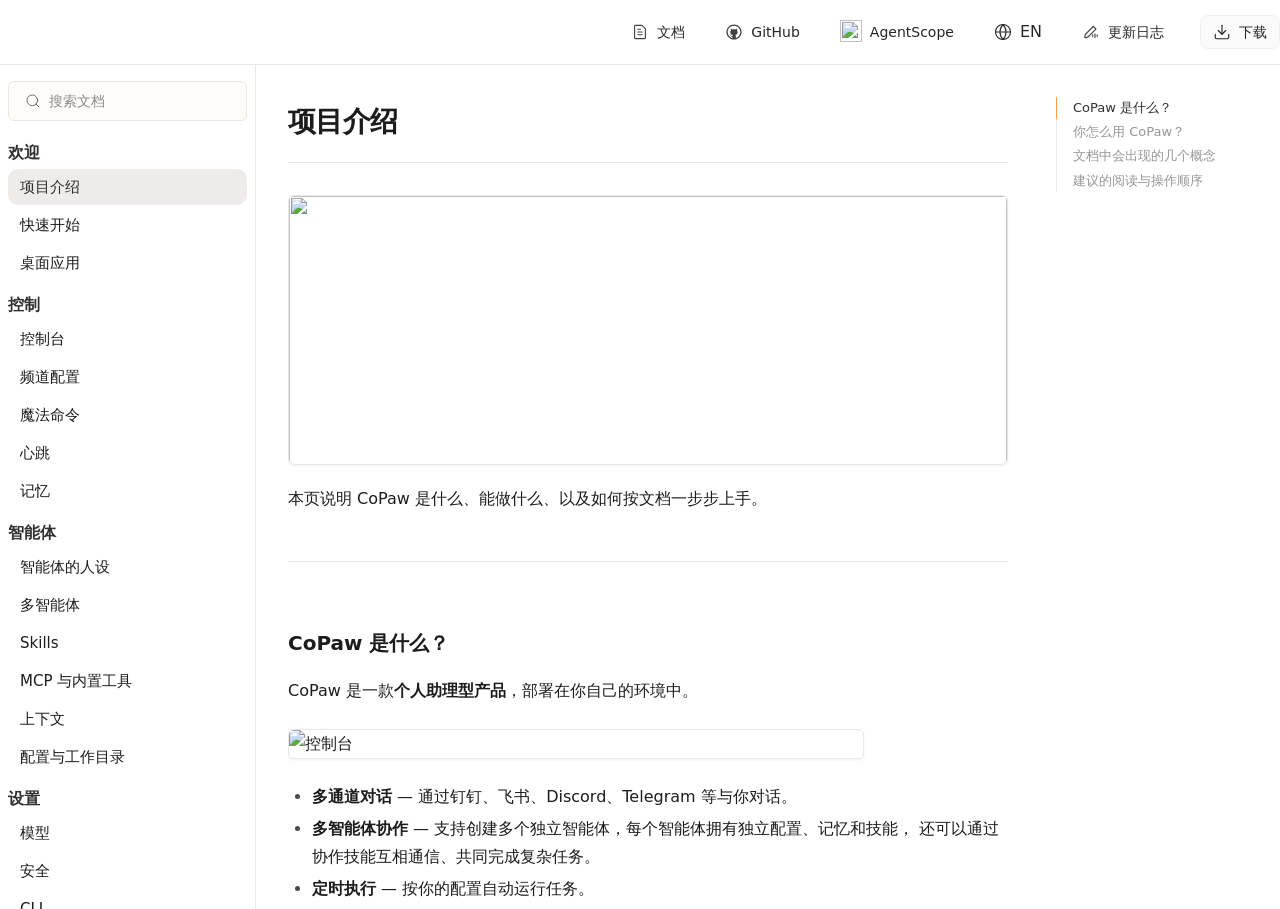
==== commit d6a4acf9: "deploy: 28eaad7357d9ed73d4971f7ca4a59bc4b6086d39" ====
--- a/docs/index.html
+++ b/docs/index.html
@@ -1,31 +1,82 @@
 <!doctype html>
 <html lang="zh-CN">
   <head>
-    <!-- Google tag (gtag.js) -->
-    <script
-      async
-      src="https://www.googletagmanager.com/gtag/js?id=G-BEX1XSB9KE"
-    ></script>
-    <script>
-      window.dataLayer = window.dataLayer || [];
-      function gtag() {
-        dataLayer.push(arguments);
-      }
-      gtag("js", new Date());
-      gtag("config", "G-BEX1XSB9KE");
-    </script>
     <meta charset="UTF-8" />
     <meta name="viewport" content="width=device-width, initial-scale=1" />
     <title>CoPaw — Works for you, grows with you.</title>
     <link rel="icon" href="/copaw-symbol.svg" type="image/svg+xml" />
-    <link rel="preconnect" href="https://fonts.googleapis.com" />
-    <link rel="preconnect" href="https://fonts.gstatic.com" crossorigin />
     <link
-      href="https://fonts.googleapis.com/css2?family=Inter:opsz,wght@14..32,400;14..32,500;14..32,600;14..32,700&family=Newsreader:opsz,wght@6..72,400;6..72,500;6..72,600;6..72,700&display=swap"
-      rel="stylesheet"
+      rel="preload"
+      href="/font/NotoSerifSC.woff2"
+      as="font"
+      type="font/woff2"
+      crossorigin
     />
-    <script type="module" crossorigin src="/assets/index-ZfVvsXZm.js"></script>
-    <link rel="stylesheet" crossorigin href="/assets/index-By_y9gYg.css">
+    <link
+      rel="preload"
+      href="/font/NotoSansSC.woff2"
+      as="font"
+      type="font/woff2"
+      crossorigin
+    />
+    <!-- Google tag (gtag.js) -->
+    <script>
+      (function () {
+        // Initialize dataLayer and gtag function
+        window.dataLayer = window.dataLayer || [];
+        function gtag() {
+          dataLayer.push(arguments);
+        }
+        window.gtag = gtag;
+
+        // Pre-configure GA (will be applied when script loads)
+        gtag("js", new Date());
+        gtag("config", "G-BEX1XSB9KE");
+
+        // Delayed loading of GA script
+        let gaLoaded = false;
+
+        function loadGA() {
+          if (gaLoaded) return;
+          gaLoaded = true;
+
+          const script = document.createElement("script");
+          script.async = true;
+          script.src =
+            "https://www.googletagmanager.com/gtag/js?id=G-BEX1XSB9KE";
+          document.head.appendChild(script);
+        }
+
+        // Strategy 1: Load immediately on user interaction (fastest user behavior capture)
+        const events = ["mousedown", "touchstart", "keydown", "scroll"];
+        events.forEach(function (event) {
+          document.addEventListener(event, loadGA, {
+            once: true,
+            passive: true,
+            capture: true,
+          });
+        });
+
+        // Strategy 2: Load after page load with delay
+        if (document.readyState === "complete") {
+          setTimeout(loadGA, 2000);
+        } else {
+          window.addEventListener("load", function () {
+            setTimeout(loadGA, 2000);
+          });
+        }
+
+        // Strategy 3: Use requestIdleCallback (if supported)
+        if ("requestIdleCallback" in window) {
+          requestIdleCallback(loadGA, { timeout: 3000 });
+        }
+      })();
+    </script>
+    <script type="module" crossorigin src="/assets/index-C28ZAKGi.js"></script>
+    <link rel="modulepreload" crossorigin href="/assets/router-QjqbnSNQ.js">
+    <link rel="modulepreload" crossorigin href="/assets/markdown-Cetf2IPD.js">
+    <link rel="modulepreload" crossorigin href="/assets/i18n-CscPSABT.js">
+    <link rel="stylesheet" crossorigin href="/assets/index-DRz938gN.css">
   </head>
   <body>
     <div id="root"></div>
--- a/assets/index-DRz938gN.css
+++ b/assets/index-DRz938gN.css
@@ -0,0 +1 @@
+.shiny-text{color:#b5b5b5a4;background:linear-gradient(120deg,#fff0 40%,#fffc,#fff0 60%);background-size:200% 100%;-webkit-background-clip:text;background-clip:text;display:inline-block;animation:shine 5s linear infinite}@keyframes shine{0%{background-position:100%}to{background-position:-100%}}.shiny-text.disabled{animation:none}/*! tailwindcss v4.2.2 | MIT License | https://tailwindcss.com */@layer properties{@supports (((-webkit-hyphens:none)) and (not (margin-trim:inline))) or ((-moz-orient:inline) and (not (color:rgb(from red r g b)))){*,:before,:after,::backdrop{--tw-translate-x:0;--tw-translate-y:0;--tw-translate-z:0;--tw-rotate-x:initial;--tw-rotate-y:initial;--tw-rotate-z:initial;--tw-skew-x:initial;--tw-skew-y:initial;--tw-space-y-reverse:0;--tw-space-x-reverse:0;--tw-divide-y-reverse:0;--tw-border-style:solid;--tw-gradient-position:initial;--tw-gradient-from:#0000;--tw-gradient-via:#0000;--tw-gradient-to:#0000;--tw-gradient-stops:initial;--tw-gradient-via-stops:initial;--tw-gradient-from-position:0%;--tw-gradient-via-position:50%;--tw-gradient-to-position:100%;--tw-leading:initial;--tw-font-weight:initial;--tw-tracking:initial;--tw-shadow:0 0 #0000;--tw-shadow-color:initial;--tw-shadow-alpha:100%;--tw-inset-shadow:0 0 #0000;--tw-inset-shadow-color:initial;--tw-inset-shadow-alpha:100%;--tw-ring-color:initial;--tw-ring-shadow:0 0 #0000;--tw-inset-ring-color:initial;--tw-inset-ring-shadow:0 0 #0000;--tw-ring-inset:initial;--tw-ring-offset-width:0px;--tw-ring-offset-color:#fff;--tw-ring-offset-shadow:0 0 #0000;--tw-outline-style:solid;--tw-blur:initial;--tw-brightness:initial;--tw-contrast:initial;--tw-grayscale:initial;--tw-hue-rotate:initial;--tw-invert:initial;--tw-opacity:initial;--tw-saturate:initial;--tw-sepia:initial;--tw-drop-shadow:initial;--tw-drop-shadow-color:initial;--tw-drop-shadow-alpha:100%;--tw-drop-shadow-size:initial;--tw-backdrop-blur:initial;--tw-backdrop-brightness:initial;--tw-backdrop-contrast:initial;--tw-backdrop-grayscale:initial;--tw-backdrop-hue-rotate:initial;--tw-backdrop-invert:initial;--tw-backdrop-opacity:initial;--tw-backdrop-saturate:initial;--tw-backdrop-sepia:initial;--tw-duration:initial;--tw-ease:initial;--tw-scale-x:1;--tw-scale-y:1;--tw-scale-z:1;--tw-animation-delay:0s;--tw-animation-direction:normal;--tw-animation-duration:initial;--tw-animation-fill-mode:none;--tw-animation-iteration-count:1;--tw-enter-blur:0;--tw-enter-opacity:1;--tw-enter-rotate:0;--tw-enter-scale:1;--tw-enter-translate-x:0;--tw-enter-translate-y:0;--tw-exit-blur:0;--tw-exit-opacity:1;--tw-exit-rotate:0;--tw-exit-scale:1;--tw-exit-translate-x:0;--tw-exit-translate-y:0}}}@layer theme{:root,:host{--font-sans:var(--font-inter);--font-mono:ui-monospace, SFMono-Regular, Menlo, Monaco, Consolas, "Liberation Mono", "Courier New", monospace;--color-orange-400:oklch(75% .183 55.934);--color-neutral-100:oklch(97% 0 0);--color-neutral-800:oklch(26.9% 0 0);--color-neutral-900:oklch(20.5% 0 0);--color-black:#000;--color-white:#fff;--spacing:.25rem;--container-xl:36rem;--container-2xl:42rem;--container-3xl:48rem;--container-4xl:56rem;--container-5xl:64rem;--container-7xl:80rem;--text-xs:.75rem;--text-xs--line-height:calc(1 / .75);--text-sm:.875rem;--text-sm--line-height:calc(1.25 / .875);--text-base:1rem;--text-base--line-height: 1.5 ;--text-lg:1.125rem;--text-lg--line-height:calc(1.75 / 1.125);--text-xl:1.25rem;--text-xl--line-height:calc(1.75 / 1.25);--text-3xl:1.875rem;--text-3xl--line-height: 1.2 ;--text-4xl:2.25rem;--text-4xl--line-height:calc(2.5 / 2.25);--font-weight-normal:400;--font-weight-medium:500;--font-weight-semibold:600;--leading-tight:1.25;--leading-relaxed:1.625;--radius-xs:.125rem;--ease-out:cubic-bezier(0, 0, .2, 1);--ease-in-out:cubic-bezier(.4, 0, .2, 1);--blur-sm:8px;--default-transition-duration:.15s;--default-transition-timing-function:cubic-bezier(.4, 0, .2, 1);--default-font-family:var(--font-inter);--default-mono-font-family:var(--font-mono);--font-newsreader:"Newsreader", ui-serif, Georgia, "Times New Roman", serif;--font-inter:"Inter", ui-sans-serif, system-ui, -apple-system, "Segoe UI", sans-serif;--color-secondary:var(--secondary);--color-primary:var(--primary)}}@layer base{*,:after,:before,::backdrop{box-sizing:border-box;border:0 solid;margin:0;padding:0}::file-selector-button{box-sizing:border-box;border:0 solid;margin:0;padding:0}html,:host{-webkit-text-size-adjust:100%;-moz-tab-size:4;tab-size:4;line-height:1.5;font-family:var(--default-font-family,ui-sans-serif, system-ui, sans-serif, "Apple Color Emoji", "Segoe UI Emoji", "Segoe UI Symbol", "Noto Color Emoji");font-feature-settings:var(--default-font-feature-settings,normal);font-variation-settings:var(--default-font-variation-settings,normal);-webkit-tap-highlight-color:transparent}hr{height:0;color:inherit;border-top-width:1px}abbr:where([title]){-webkit-text-decoration:underline dotted;text-decoration:underline dotted}h1,h2,h3,h4,h5,h6{font-size:inherit;font-weight:inherit}a{color:inherit;-webkit-text-decoration:inherit;text-decoration:inherit}b,strong{font-weight:bolder}code,kbd,samp,pre{font-family:var(--default-mono-font-family,ui-monospace, SFMono-Regular, Menlo, Monaco, Consolas, "Liberation Mono", "Courier New", monospace);font-feature-settings:var(--default-mono-font-feature-settings,normal);font-variation-settings:var(--default-mono-font-variation-settings,normal);font-size:1em}small{font-size:80%}sub,sup{vertical-align:baseline;font-size:75%;line-height:0;position:relative}sub{bottom:-.25em}sup{top:-.5em}table{text-indent:0;border-color:inherit;border-collapse:collapse}:-moz-focusring{outline:auto}progress{vertical-align:baseline}summary{display:list-item}ol,ul,menu{list-style:none}img,svg,video,canvas,audio,iframe,embed,object{vertical-align:middle;display:block}img,video{max-width:100%;height:auto}button,input,select,optgroup,textarea{font:inherit;font-feature-settings:inherit;font-variation-settings:inherit;letter-spacing:inherit;color:inherit;opacity:1;background-color:#0000;border-radius:0}::file-selector-button{font:inherit;font-feature-settings:inherit;font-variation-settings:inherit;letter-spacing:inherit;color:inherit;opacity:1;background-color:#0000;border-radius:0}:where(select:is([multiple],[size])) optgroup{font-weight:bolder}:where(select:is([multiple],[size])) optgroup option{padding-inline-start:20px}::file-selector-button{margin-inline-end:4px}::placeholder{opacity:1}@supports (not ((-webkit-appearance:-apple-pay-button))) or (contain-intrinsic-size:1px){::placeholder{color:currentColor}@supports (color:color-mix(in lab,red,red)){::placeholder{color:color-mix(in oklab,currentcolor 50%,transparent)}}}textarea{resize:vertical}::-webkit-search-decoration{-webkit-appearance:none}::-webkit-date-and-time-value{min-height:1lh;text-align:inherit}::-webkit-datetime-edit{display:inline-flex}::-webkit-datetime-edit-fields-wrapper{padding:0}::-webkit-datetime-edit{padding-block:0}::-webkit-datetime-edit-year-field{padding-block:0}::-webkit-datetime-edit-month-field{padding-block:0}::-webkit-datetime-edit-day-field{padding-block:0}::-webkit-datetime-edit-hour-field{padding-block:0}::-webkit-datetime-edit-minute-field{padding-block:0}::-webkit-datetime-edit-second-field{padding-block:0}::-webkit-datetime-edit-millisecond-field{padding-block:0}::-webkit-datetime-edit-meridiem-field{padding-block:0}::-webkit-calendar-picker-indicator{line-height:1}:-moz-ui-invalid{box-shadow:none}button,input:where([type=button],[type=reset],[type=submit]){-webkit-appearance:button;-moz-appearance:button;appearance:button}::file-selector-button{-webkit-appearance:button;-moz-appearance:button;appearance:button}::-webkit-inner-spin-button{height:auto}::-webkit-outer-spin-button{height:auto}[hidden]:where(:not([hidden=until-found])){display:none!important}*{border-color:var(--border);outline-color:var(--ring)}@supports (color:color-mix(in lab,red,red)){*{outline-color:color-mix(in oklab,var(--ring) 50%,transparent)}}body{background-color:var(--background);color:var(--foreground)}html{font-family:var(--font-inter)}}@layer components;@layer utilities{.pointer-events-none{pointer-events:none}.visible{visibility:visible}.absolute{position:absolute}.fixed{position:fixed}.relative{position:relative}.static{position:static}.sticky{position:sticky}.inset-0{inset:calc(var(--spacing) * 0)}.inset-y-0{inset-block:calc(var(--spacing) * 0)}.start{inset-inline-start:var(--spacing)}.start\!{inset-inline-start:var(--spacing)!important}.end{inset-inline-end:var(--spacing)}.-top-2{top:calc(var(--spacing) * -2)}.-top-4{top:calc(var(--spacing) * -4)}.-top-px{top:-1px}.top-0{top:calc(var(--spacing) * 0)}.top-14{top:calc(var(--spacing) * 14)}.top-\[0\.02em\]{top:.02em}.top-\[0\.3em\]{top:.3em}.top-full{top:100%}.-right-8{right:calc(var(--spacing) * -8)}.-right-12{right:calc(var(--spacing) * -12)}.right-0{right:calc(var(--spacing) * 0)}.right-4{right:calc(var(--spacing) * 4)}.bottom-0{bottom:calc(var(--spacing) * 0)}.bottom-5{bottom:calc(var(--spacing) * 5)}.-left-1{left:calc(var(--spacing) * -1)}.left-0{left:calc(var(--spacing) * 0)}.left-1\/2{left:50%}.left-4{left:calc(var(--spacing) * 4)}.left-5{left:calc(var(--spacing) * 5)}.left-10{left:calc(var(--spacing) * 10)}.left-\[4\.5em\]{left:4.5em}.isolate{isolation:isolate}.z-0{z-index:0}.z-10{z-index:10}.z-20{z-index:20}.z-30{z-index:30}.z-40{z-index:40}.z-99{z-index:99}.z-\[9999\]{z-index:9999}.container{width:100%}@media(min-width:40rem){.container{max-width:40rem}}@media(min-width:48rem){.container{max-width:48rem}}@media(min-width:64rem){.container{max-width:64rem}}@media(min-width:80rem){.container{max-width:80rem}}@media(min-width:96rem){.container{max-width:96rem}}.m-0{margin:calc(var(--spacing) * 0)}.mx-0\.5{margin-inline:calc(var(--spacing) * .5)}.mx-1{margin-inline:calc(var(--spacing) * 1)}.mx-2{margin-inline:calc(var(--spacing) * 2)}.mx-auto{margin-inline:auto}.-mt-1{margin-top:calc(var(--spacing) * -1)}.mt-0{margin-top:calc(var(--spacing) * 0)}.mt-1{margin-top:calc(var(--spacing) * 1)}.mt-2{margin-top:calc(var(--spacing) * 2)}.mt-3{margin-top:calc(var(--spacing) * 3)}.mt-4{margin-top:calc(var(--spacing) * 4)}.mt-5{margin-top:calc(var(--spacing) * 5)}.mt-6{margin-top:calc(var(--spacing) * 6)}.mt-7{margin-top:calc(var(--spacing) * 7)}.mt-8{margin-top:calc(var(--spacing) * 8)}.mt-10{margin-top:calc(var(--spacing) * 10)}.mt-12{margin-top:calc(var(--spacing) * 12)}.mt-auto{margin-top:auto}.mr-2{margin-right:calc(var(--spacing) * 2)}.-mb-\[18px\]{margin-bottom:-18px}.mb-0{margin-bottom:calc(var(--spacing) * 0)}.mb-1{margin-bottom:calc(var(--spacing) * 1)}.mb-1\.5{margin-bottom:calc(var(--spacing) * 1.5)}.mb-2{margin-bottom:calc(var(--spacing) * 2)}.mb-3{margin-bottom:calc(var(--spacing) * 3)}.mb-4{margin-bottom:calc(var(--spacing) * 4)}.mb-5{margin-bottom:calc(var(--spacing) * 5)}.-ml-2\.5{margin-left:calc(var(--spacing) * -2.5)}.ml-0\.5{margin-left:calc(var(--spacing) * .5)}.ml-1{margin-left:calc(var(--spacing) * 1)}.box-border{box-sizing:border-box}.block{display:block}.contents{display:contents}.flex{display:flex}.grid{display:grid}.hidden{display:none}.inline{display:inline}.inline-block{display:inline-block}.inline-flex{display:inline-flex}.table{display:table}.h-4{height:calc(var(--spacing) * 4)}.h-6{height:calc(var(--spacing) * 6)}.h-7{height:calc(var(--spacing) * 7)}.h-8{height:calc(var(--spacing) * 8)}.h-9{height:calc(var(--spacing) * 9)}.h-10{height:calc(var(--spacing) * 10)}.h-11{height:calc(var(--spacing) * 11)}.h-16{height:calc(var(--spacing) * 16)}.h-20{height:calc(var(--spacing) * 20)}.h-48{height:calc(var(--spacing) * 48)}.h-56{height:calc(var(--spacing) * 56)}.h-\[1\.5em\]{height:1.5em}.h-\[2px\]{height:2px}.h-\[3em\]{height:3em}.h-\[48\%\]{height:48%}.h-\[200px\]{height:200px}.h-\[270px\]{height:270px}.h-auto{height:auto}.h-full{height:100%}.h-px{height:1px}.max-h-\[90vh\]{max-height:90vh}.max-h-full{max-height:100%}.min-h-0{min-height:calc(var(--spacing) * 0)}.min-h-55{min-height:calc(var(--spacing) * 55)}.min-h-75{min-height:calc(var(--spacing) * 75)}.min-h-114{min-height:calc(var(--spacing) * 114)}.min-h-125{min-height:calc(var(--spacing) * 125)}.min-h-\[140px\]{min-height:140px}.min-h-\[220px\]{min-height:220px}.min-h-\[420px\]{min-height:420px}.min-h-\[calc\(100vh-4rem\)\]{min-height:calc(100vh - 4rem)}.min-h-screen{min-height:100vh}.w-0{width:calc(var(--spacing) * 0)}.w-0\.5{width:calc(var(--spacing) * .5)}.w-6{width:calc(var(--spacing) * 6)}.w-7{width:calc(var(--spacing) * 7)}.w-8{width:calc(var(--spacing) * 8)}.w-9{width:calc(var(--spacing) * 9)}.w-11{width:calc(var(--spacing) * 11)}.w-20{width:calc(var(--spacing) * 20)}.w-32{width:calc(var(--spacing) * 32)}.w-43{width:calc(var(--spacing) * 43)}.w-64{width:calc(var(--spacing) * 64)}.w-\[1\.5em\]{width:1.5em}.w-\[4\.65em\]{width:4.65em}.w-\[120\%\]{width:120%}.w-auto{width:auto}.w-fit{width:fit-content}.w-full{width:100%}.w-max{width:max-content}.w-px{width:1px}.w-screen{width:100vw}.max-w-2xl{max-width:var(--container-2xl)}.max-w-3xl{max-width:var(--container-3xl)}.max-w-4xl{max-width:var(--container-4xl)}.max-w-5xl{max-width:var(--container-5xl)}.max-w-7xl{max-width:var(--container-7xl)}.max-w-60{max-width:calc(var(--spacing) * 60)}.max-w-190{max-width:calc(var(--spacing) * 190)}.max-w-\[34ch\]{max-width:34ch}.max-w-\[52ch\]{max-width:52ch}.max-w-\[90vw\]{max-width:90vw}.max-w-full{max-width:100%}.max-w-none{max-width:none}.max-w-xl{max-width:var(--container-xl)}.min-w-0{min-width:calc(var(--spacing) * 0)}.flex-1{flex:1}.shrink-0{flex-shrink:0}.origin-top-left{transform-origin:0 0}.-translate-x-1\/2{--tw-translate-x: -50% ;translate:var(--tw-translate-x) var(--tw-translate-y)}.-translate-x-full{--tw-translate-x:-100%;translate:var(--tw-translate-x) var(--tw-translate-y)}.translate-x-0{--tw-translate-x:calc(var(--spacing) * 0);translate:var(--tw-translate-x) var(--tw-translate-y)}.-translate-y-1\.5{--tw-translate-y:calc(var(--spacing) * -1.5);translate:var(--tw-translate-x) var(--tw-translate-y)}.-translate-y-1\/2{--tw-translate-y: -50% ;translate:var(--tw-translate-x) var(--tw-translate-y)}.-translate-y-\[0\.04em\]{--tw-translate-y: -.04em ;translate:var(--tw-translate-x) var(--tw-translate-y)}.-translate-y-\[0\.08em\]{--tw-translate-y: -.08em ;translate:var(--tw-translate-x) var(--tw-translate-y)}.-translate-y-px{--tw-translate-y:-1px;translate:var(--tw-translate-x) var(--tw-translate-y)}.-rotate-12{rotate:-12deg}.rotate-0{rotate:0deg}.rotate-180{rotate:180deg}.rotate-\[-7deg\]{rotate:-7deg}.transform{transform:var(--tw-rotate-x,) var(--tw-rotate-y,) var(--tw-rotate-z,) var(--tw-skew-x,) var(--tw-skew-y,)}.transform-\[rotate\(-8deg\)\]{transform:rotate(-8deg)}.transform-\[rotate\(8deg\)\]{transform:rotate(8deg)}.animate-\[copaw-channels-marquee-left_72s_linear_infinite\]{animation:72s linear infinite copaw-channels-marquee-left}.animate-\[copaw-channels-marquee-right_72s_linear_infinite\]{animation:72s linear infinite copaw-channels-marquee-right}.animate-\[copaw-dash-move-down_1s_linear_infinite\]{animation:1s linear infinite copaw-dash-move-down}.animate-\[copaw-dash-move-left_1s_linear_infinite\]{animation:1s linear infinite copaw-dash-move-left}.animate-\[copaw-dash-move-right_1s_linear_infinite\]{animation:1s linear infinite copaw-dash-move-right}.animate-\[copaw-dash-move-up_1s_linear_infinite\]{animation:1s linear infinite copaw-dash-move-up}.animate-\[copaw-hero-trim-path_0\.8s_ease-out_forwards\]{animation:.8s ease-out forwards copaw-hero-trim-path}.cursor-pointer{cursor:pointer}.cursor-zoom-in{cursor:zoom-in}.cursor-zoom-out{cursor:zoom-out}.scroll-mt-24{scroll-margin-top:calc(var(--spacing) * 24)}.list-decimal{list-style-type:decimal}.list-disc{list-style-type:disc}.grid-cols-1{grid-template-columns:repeat(1,minmax(0,1fr))}.grid-cols-2{grid-template-columns:repeat(2,minmax(0,1fr))}.grid-cols-6{grid-template-columns:repeat(6,minmax(0,1fr))}.flex-col{flex-direction:column}.flex-wrap{flex-wrap:wrap}.items-center{align-items:center}.items-start{align-items:flex-start}.justify-between{justify-content:space-between}.justify-center{justify-content:center}.justify-end{justify-content:flex-end}.justify-start{justify-content:flex-start}.gap-0{gap:calc(var(--spacing) * 0)}.gap-0\.5{gap:calc(var(--spacing) * .5)}.gap-1{gap:calc(var(--spacing) * 1)}.gap-1\.5{gap:calc(var(--spacing) * 1.5)}.gap-2{gap:calc(var(--spacing) * 2)}.gap-2\.5{gap:calc(var(--spacing) * 2.5)}.gap-3{gap:calc(var(--spacing) * 3)}.gap-4{gap:calc(var(--spacing) * 4)}.gap-5{gap:calc(var(--spacing) * 5)}.gap-8{gap:calc(var(--spacing) * 8)}.gap-10{gap:calc(var(--spacing) * 10)}.gap-px{gap:1px}:where(.space-y-0\.5>:not(:last-child)){--tw-space-y-reverse:0;margin-block-start:calc(calc(var(--spacing) * .5) * var(--tw-space-y-reverse));margin-block-end:calc(calc(var(--spacing) * .5) * calc(1 - var(--tw-space-y-reverse)))}:where(.space-y-1>:not(:last-child)){--tw-space-y-reverse:0;margin-block-start:calc(calc(var(--spacing) * 1) * var(--tw-space-y-reverse));margin-block-end:calc(calc(var(--spacing) * 1) * calc(1 - var(--tw-space-y-reverse)))}:where(.space-y-1\.5>:not(:last-child)){--tw-space-y-reverse:0;margin-block-start:calc(calc(var(--spacing) * 1.5) * var(--tw-space-y-reverse));margin-block-end:calc(calc(var(--spacing) * 1.5) * calc(1 - var(--tw-space-y-reverse)))}:where(.space-y-3>:not(:last-child)){--tw-space-y-reverse:0;margin-block-start:calc(calc(var(--spacing) * 3) * var(--tw-space-y-reverse));margin-block-end:calc(calc(var(--spacing) * 3) * calc(1 - var(--tw-space-y-reverse)))}:where(.space-y-4>:not(:last-child)){--tw-space-y-reverse:0;margin-block-start:calc(calc(var(--spacing) * 4) * var(--tw-space-y-reverse));margin-block-end:calc(calc(var(--spacing) * 4) * calc(1 - var(--tw-space-y-reverse)))}.gap-x-2{column-gap:calc(var(--spacing) * 2)}:where(.-space-x-2\.5>:not(:last-child)){--tw-space-x-reverse:0;margin-inline-start:calc(calc(var(--spacing) * -2.5) * var(--tw-space-x-reverse));margin-inline-end:calc(calc(var(--spacing) * -2.5) * calc(1 - var(--tw-space-x-reverse)))}.gap-y-6{row-gap:calc(var(--spacing) * 6)}:where(.divide-y>:not(:last-child)){--tw-divide-y-reverse:0;border-bottom-style:var(--tw-border-style);border-top-style:var(--tw-border-style);border-top-width:calc(1px * var(--tw-divide-y-reverse));border-bottom-width:calc(1px * calc(1 - var(--tw-divide-y-reverse)))}:where(.divide-\[\#f1e5dc\]>:not(:last-child)){border-color:#f1e5dc}.truncate{text-overflow:ellipsis;white-space:nowrap;overflow:hidden}.overflow-hidden{overflow:hidden}.overflow-x-auto{overflow-x:auto}.overflow-y-auto{overflow-y:auto}.rounded-2xl{border-radius:calc(var(--radius) * 1.8)}.rounded-\[8px\]{border-radius:8px}.rounded-\[16px\]{border-radius:16px}.rounded-full{border-radius:3.40282e38px}.rounded-lg{border-radius:var(--radius)}.rounded-md{border-radius:calc(var(--radius) * .8)}.rounded-none{border-radius:0}.rounded-xl{border-radius:calc(var(--radius) * 1.4)}.rounded-xs{border-radius:var(--radius-xs)}.rounded-t-\[8px\]{border-top-left-radius:8px;border-top-right-radius:8px}.border{border-style:var(--tw-border-style);border-width:1px}.border-0{border-style:var(--tw-border-style);border-width:0}.border-y{border-block-style:var(--tw-border-style);border-block-width:1px}.border-t{border-top-style:var(--tw-border-style);border-top-width:1px}.border-r{border-right-style:var(--tw-border-style);border-right-width:1px}.border-b{border-bottom-style:var(--tw-border-style);border-bottom-width:1px}.border-\(--border\),.border-\(--border\)\/60{border-color:var(--border)}@supports (color:color-mix(in lab,red,red)){.border-\(--border\)\/60{border-color:color-mix(in oklab,var(--border) 60%,transparent)}}.border-\[\#EBEBEB\]{border-color:#ebebeb}.border-\[\#F3F1F0\]{border-color:#f3f1f0}.border-\[\#F5F3EF\]{border-color:#f5f3ef}.border-\[\#d9d9d9\]{border-color:#d9d9d9}.border-\[\#e6e6e6\]{border-color:#e6e6e6}.border-\[\#e8e8e8\]{border-color:#e8e8e8}.border-\[\#ebe5df\]{border-color:#ebe5df}.border-\[\#ece2d9\]{border-color:#ece2d9}.border-\[\#ece5dc\]{border-color:#ece5dc}.border-\[\#ececec\]{border-color:#ececec}.border-\[rgba\(255\,235\,220\,0\.35\)\]{border-color:#ffebdc59}.border-border,.border-border\/60{border-color:var(--border)}@supports (color:color-mix(in lab,red,red)){.border-border\/60{border-color:color-mix(in oklab,var(--border) 60%,transparent)}}.border-neutral-100{border-color:var(--color-neutral-100)}.bg-\(--bg\){background-color:var(--bg)}.bg-\(--color-card-fill\){background-color:var(--color-card-fill)}.bg-\(--color-fill-secondary\){background-color:var(--color-fill-secondary)}.bg-\(--color-fill-tertiary\){background-color:var(--color-fill-tertiary)}.bg-\(--color-primary\){background-color:var(--color-primary)}.bg-\(--color-secondary\){background-color:var(--color-secondary)}.bg-\(--surface\){background-color:var(--surface)}.bg-\[\#E77C29\]{background-color:#e77c29}.bg-\[\#FDE8D7\]{background-color:#fde8d7}.bg-\[\#FEFBF9\]{background-color:#fefbf9}.bg-\[\#FFD8B8\]{background-color:#ffd8b8}.bg-\[\#f7f3ef\]{background-color:#f7f3ef}.bg-\[\#fafafa\]{background-color:#fafafa}.bg-\[rgba\(236\,146\,69\,0\.12\)\]{background-color:#ec92451f}.bg-black\/40{background-color:#0006}@supports (color:color-mix(in lab,red,red)){.bg-black\/40{background-color:color-mix(in oklab,var(--color-black) 40%,transparent)}}.bg-black\/80{background-color:#000c}@supports (color:color-mix(in lab,red,red)){.bg-black\/80{background-color:color-mix(in oklab,var(--color-black) 80%,transparent)}}.bg-transparent{background-color:#0000}.bg-white{background-color:var(--color-white)}.bg-white\/60{background-color:#fff9}@supports (color:color-mix(in lab,red,red)){.bg-white\/60{background-color:color-mix(in oklab,var(--color-white) 60%,transparent)}}.bg-linear-to-l{--tw-gradient-position:to left}@supports (background-image:linear-gradient(in lab,red,red)){.bg-linear-to-l{--tw-gradient-position:to left in oklab}}.bg-linear-to-l{background-image:linear-gradient(var(--tw-gradient-stops))}.bg-linear-to-r{--tw-gradient-position:to right}@supports (background-image:linear-gradient(in lab,red,red)){.bg-linear-to-r{--tw-gradient-position:to right in oklab}}.bg-linear-to-r{background-image:linear-gradient(var(--tw-gradient-stops))}.from-\(--bg\){--tw-gradient-from:var(--bg);--tw-gradient-stops:var(--tw-gradient-via-stops,var(--tw-gradient-position), var(--tw-gradient-from) var(--tw-gradient-from-position), var(--tw-gradient-to) var(--tw-gradient-to-position))}.to-transparent{--tw-gradient-to:transparent;--tw-gradient-stops:var(--tw-gradient-via-stops,var(--tw-gradient-position), var(--tw-gradient-from) var(--tw-gradient-from-position), var(--tw-gradient-to) var(--tw-gradient-to-position))}.object-contain{object-fit:contain}.object-cover{object-fit:cover}.object-bottom{object-position:bottom}.object-top{object-position:top}.p-\(--space-8\){padding:var(--space-8)}.p-1{padding:calc(var(--spacing) * 1)}.p-1\.5{padding:calc(var(--spacing) * 1.5)}.p-2{padding:calc(var(--spacing) * 2)}.p-3{padding:calc(var(--spacing) * 3)}.p-4{padding:calc(var(--spacing) * 4)}.p-\[2px\]{padding:2px}.px-1{padding-inline:calc(var(--spacing) * 1)}.px-1\.5{padding-inline:calc(var(--spacing) * 1.5)}.px-2{padding-inline:calc(var(--spacing) * 2)}.px-2\.5{padding-inline:calc(var(--spacing) * 2.5)}.px-3{padding-inline:calc(var(--spacing) * 3)}.px-3\.5{padding-inline:calc(var(--spacing) * 3.5)}.px-4{padding-inline:calc(var(--spacing) * 4)}.px-5{padding-inline:calc(var(--spacing) * 5)}.px-6{padding-inline:calc(var(--spacing) * 6)}.py-0\.5{padding-block:calc(var(--spacing) * .5)}.py-1{padding-block:calc(var(--spacing) * 1)}.py-1\.5{padding-block:calc(var(--spacing) * 1.5)}.py-2{padding-block:calc(var(--spacing) * 2)}.py-2\.5{padding-block:calc(var(--spacing) * 2.5)}.py-3{padding-block:calc(var(--spacing) * 3)}.py-4{padding-block:calc(var(--spacing) * 4)}.py-6{padding-block:calc(var(--spacing) * 6)}.py-8{padding-block:calc(var(--spacing) * 8)}.py-10{padding-block:calc(var(--spacing) * 10)}.py-12{padding-block:calc(var(--spacing) * 12)}.py-16{padding-block:calc(var(--spacing) * 16)}.py-px{padding-block:1px}.pt-1{padding-top:calc(var(--spacing) * 1)}.pt-3{padding-top:calc(var(--spacing) * 3)}.pt-3\.5{padding-top:calc(var(--spacing) * 3.5)}.pt-4{padding-top:calc(var(--spacing) * 4)}.pt-5{padding-top:calc(var(--spacing) * 5)}.pt-6{padding-top:calc(var(--spacing) * 6)}.pt-7{padding-top:calc(var(--spacing) * 7)}.pt-10{padding-top:calc(var(--spacing) * 10)}.pr-0{padding-right:calc(var(--spacing) * 0)}.pr-1{padding-right:calc(var(--spacing) * 1)}.pb-0{padding-bottom:calc(var(--spacing) * 0)}.pb-1\.5{padding-bottom:calc(var(--spacing) * 1.5)}.pb-2{padding-bottom:calc(var(--spacing) * 2)}.pb-3{padding-bottom:calc(var(--spacing) * 3)}.pb-4{padding-bottom:calc(var(--spacing) * 4)}.pb-5{padding-bottom:calc(var(--spacing) * 5)}.pb-px{padding-bottom:1px}.pl-5{padding-left:calc(var(--spacing) * 5)}.text-center{text-align:center}.text-left{text-align:left}.text-right{text-align:right}.align-middle{vertical-align:middle}.font-inter{font-family:var(--font-inter)}.font-mono{font-family:var(--font-mono)}.font-newsreader{font-family:var(--font-newsreader)}.text-3xl{font-size:var(--text-3xl);line-height:var(--tw-leading,var(--text-3xl--line-height))}.text-4xl{font-size:var(--text-4xl);line-height:var(--tw-leading,var(--text-4xl--line-height))}.text-base{font-size:var(--text-base);line-height:var(--tw-leading,var(--text-base--line-height))}.text-lg{font-size:var(--text-lg);line-height:var(--tw-leading,var(--text-lg--line-height))}.text-sm{font-size:var(--text-sm);line-height:var(--tw-leading,var(--text-sm--line-height))}.text-xl{font-size:var(--text-xl);line-height:var(--tw-leading,var(--text-xl--line-height))}.text-xs{font-size:var(--text-xs);line-height:var(--tw-leading,var(--text-xs--line-height))}.text-\[0\.92em\]{font-size:.92em}.text-\[0\.95rem\]{font-size:.95rem}.text-\[0\.98rem\]{font-size:.98rem}.text-\[0\.9375rem\]{font-size:.9375rem}.text-\[1\.5rem\]{font-size:1.5rem}.text-\[1\.65rem\]{font-size:1.65rem}.text-\[1\.85rem\]{font-size:1.85rem}.text-\[1rem\]{font-size:1rem}.text-\[2rem\]{font-size:2rem}.text-\[9px\]{font-size:9px}.text-\[10px\]{font-size:10px}.text-\[11px\]{font-size:11px}.text-\[12px\]{font-size:12px}.text-\[13px\]{font-size:13px}.text-\[14px\]{font-size:14px}.text-\[15px\]{font-size:15px}.text-\[18px\]{font-size:18px}.text-\[20px\]{font-size:20px}.text-\[32px\]{font-size:32px}.leading-5{--tw-leading:calc(var(--spacing) * 5);line-height:calc(var(--spacing) * 5)}.leading-6{--tw-leading:calc(var(--spacing) * 6);line-height:calc(var(--spacing) * 6)}.leading-7{--tw-leading:calc(var(--spacing) * 7);line-height:calc(var(--spacing) * 7)}.leading-\[0\.9\]{--tw-leading:.9;line-height:.9}.leading-\[0\.98\]{--tw-leading:.98;line-height:.98}.leading-\[1\.1\]{--tw-leading:1.1;line-height:1.1}.leading-\[1\.2\]{--tw-leading:1.2;line-height:1.2}.leading-\[1\.05\]{--tw-leading:1.05;line-height:1.05}.leading-\[1\.08\]{--tw-leading:1.08;line-height:1.08}.leading-\[1\.38\]{--tw-leading:1.38;line-height:1.38}.leading-\[1\.55\]{--tw-leading:1.55;line-height:1.55}.leading-\[1\.65\]{--tw-leading:1.65;line-height:1.65}.leading-\[1\.72\]{--tw-leading:1.72;line-height:1.72}.leading-\[1\.75\]{--tw-leading:1.75;line-height:1.75}.leading-\[1\],.leading-none{--tw-leading:1;line-height:1}.leading-relaxed{--tw-leading:var(--leading-relaxed);line-height:var(--leading-relaxed)}.leading-tight{--tw-leading:var(--leading-tight);line-height:var(--leading-tight)}.font-medium{--tw-font-weight:var(--font-weight-medium);font-weight:var(--font-weight-medium)}.font-normal{--tw-font-weight:var(--font-weight-normal);font-weight:var(--font-weight-normal)}.font-semibold{--tw-font-weight:var(--font-weight-semibold);font-weight:var(--font-weight-semibold)}.tracking-\[-0\.01em\]{--tw-tracking:-.01em;letter-spacing:-.01em}.tracking-\[-0\.02em\]{--tw-tracking:-.02em;letter-spacing:-.02em}.tracking-\[0\.01em\]{--tw-tracking:.01em;letter-spacing:.01em}.tracking-\[0\.12em\]{--tw-tracking:.12em;letter-spacing:.12em}.text-pretty{text-wrap:pretty}.break-words{overflow-wrap:break-word}.whitespace-nowrap{white-space:nowrap}.whitespace-pre-line{white-space:pre-line}.whitespace-pre-wrap{white-space:pre-wrap}.text-\(--color-primary\){color:var(--color-primary)}.text-\(--color-text\){color:var(--color-text)}.text-\(--color-text-secondary\){color:var(--color-text-secondary)}.text-\(--color-text-tertiary\){color:var(--color-text-tertiary)}.text-\(--text\){color:var(--text)}.text-\(--text-muted\){color:var(--text-muted)}.text-\[\#4a4a4a\]{color:#4a4a4a}.text-\[\#6a6a6a\]{color:#6a6a6a}.text-\[\#6e3b10\]{color:#6e3b10}.text-\[\#8a90a3\]{color:#8a90a3}.text-\[\#535b72\]{color:#535b72}.text-\[\#666\]{color:#666}.text-\[\#301601\]{color:#301601}.text-\[\#F46F02\]{color:#f46f02}.text-\[\#f2a25b\]{color:#f2a25b}.text-\[\#ffe8d7\]{color:#ffe8d7}.text-\[\#ffffff\]{color:#fff}.text-\[rgba\(220\,210\,201\,0\.9\)\]{color:#dcd2c9e6}.text-\[rgba\(255\,255\,255\,0\.7\)\]{color:#ffffffb3}.text-\[rgba\(255\,255\,255\,0\.45\)\]{color:#ffffff73}.text-\[var\(--text\)\]{color:var(--text)}.text-\[var\(--text-muted\)\]{color:var(--text-muted)}.text-current{color:currentColor}.text-neutral-800{color:var(--color-neutral-800)}.text-neutral-900{color:var(--color-neutral-900)}.text-orange-400{color:var(--color-orange-400)}.lowercase{text-transform:lowercase}.italic{font-style:italic}.no-underline{text-decoration-line:none}.underline{text-decoration-line:underline}.opacity-80{opacity:.8}.opacity-90{opacity:.9}.shadow-2xl{--tw-shadow:0 25px 50px -12px var(--tw-shadow-color,#00000040);box-shadow:var(--tw-inset-shadow),var(--tw-inset-ring-shadow),var(--tw-ring-offset-shadow),var(--tw-ring-shadow),var(--tw-shadow)}.shadow-\[0_1px_2px_rgba\(0\,0\,0\,0\.06\)\]{--tw-shadow:0 1px 2px var(--tw-shadow-color,#0000000f);box-shadow:var(--tw-inset-shadow),var(--tw-inset-ring-shadow),var(--tw-ring-offset-shadow),var(--tw-ring-shadow),var(--tw-shadow)}.shadow-\[0_1px_2px_rgba\(0\,0\,0\,0\.08\)\]{--tw-shadow:0 1px 2px var(--tw-shadow-color,#00000014);box-shadow:var(--tw-inset-shadow),var(--tw-inset-ring-shadow),var(--tw-ring-offset-shadow),var(--tw-ring-shadow),var(--tw-shadow)}.shadow-\[0px_0px_2px_0px_rgba\(170\,170\,170\,0\.25\)\]{--tw-shadow:0px 0px 2px 0px var(--tw-shadow-color,#aaaaaa40);box-shadow:var(--tw-inset-shadow),var(--tw-inset-ring-shadow),var(--tw-ring-offset-shadow),var(--tw-ring-shadow),var(--tw-shadow)}.shadow-\[0px_6px_56px_0px_rgba\(38\,33\,29\,0\.24\)\]{--tw-shadow:0px 6px 56px 0px var(--tw-shadow-color,#26211d3d);box-shadow:var(--tw-inset-shadow),var(--tw-inset-ring-shadow),var(--tw-ring-offset-shadow),var(--tw-ring-shadow),var(--tw-shadow)}.shadow-\[0px_8px_32px_0px_rgba\(212\,212\,212\,0\.25\)\]{--tw-shadow:0px 8px 32px 0px var(--tw-shadow-color,#d4d4d440);box-shadow:var(--tw-inset-shadow),var(--tw-inset-ring-shadow),var(--tw-ring-offset-shadow),var(--tw-ring-shadow),var(--tw-shadow)}.ring-1{--tw-ring-shadow:var(--tw-ring-inset,) 0 0 0 calc(1px + var(--tw-ring-offset-width)) var(--tw-ring-color,currentcolor);box-shadow:var(--tw-inset-shadow),var(--tw-inset-ring-shadow),var(--tw-ring-offset-shadow),var(--tw-ring-shadow),var(--tw-shadow)}.ring-black\/6{--tw-ring-color:#0000000f}@supports (color:color-mix(in lab,red,red)){.ring-black\/6{--tw-ring-color:color-mix(in oklab, var(--color-black) 6%, transparent)}}.outline{outline-style:var(--tw-outline-style);outline-width:1px}.filter{filter:var(--tw-blur,) var(--tw-brightness,) var(--tw-contrast,) var(--tw-grayscale,) var(--tw-hue-rotate,) var(--tw-invert,) var(--tw-saturate,) var(--tw-sepia,) var(--tw-drop-shadow,)}.backdrop-blur-sm{--tw-backdrop-blur:blur(var(--blur-sm));-webkit-backdrop-filter:var(--tw-backdrop-blur,) var(--tw-backdrop-brightness,) var(--tw-backdrop-contrast,) var(--tw-backdrop-grayscale,) var(--tw-backdrop-hue-rotate,) var(--tw-backdrop-invert,) var(--tw-backdrop-opacity,) var(--tw-backdrop-saturate,) var(--tw-backdrop-sepia,);backdrop-filter:var(--tw-backdrop-blur,) var(--tw-backdrop-brightness,) var(--tw-backdrop-contrast,) var(--tw-backdrop-grayscale,) var(--tw-backdrop-hue-rotate,) var(--tw-backdrop-invert,) var(--tw-backdrop-opacity,) var(--tw-backdrop-saturate,) var(--tw-backdrop-sepia,)}.transition{transition-property:color,background-color,border-color,outline-color,text-decoration-color,fill,stroke,--tw-gradient-from,--tw-gradient-via,--tw-gradient-to,opacity,box-shadow,transform,translate,scale,rotate,filter,-webkit-backdrop-filter,backdrop-filter,display,content-visibility,overlay,pointer-events;transition-timing-function:var(--tw-ease,var(--default-transition-timing-function));transition-duration:var(--tw-duration,var(--default-transition-duration))}.transition-\[color\,transform\]{transition-property:color,transform;transition-timing-function:var(--tw-ease,var(--default-transition-timing-function));transition-duration:var(--tw-duration,var(--default-transition-duration))}.transition-colors{transition-property:color,background-color,border-color,outline-color,text-decoration-color,fill,stroke,--tw-gradient-from,--tw-gradient-via,--tw-gradient-to;transition-timing-function:var(--tw-ease,var(--default-transition-timing-function));transition-duration:var(--tw-duration,var(--default-transition-duration))}.transition-opacity{transition-property:opacity;transition-timing-function:var(--tw-ease,var(--default-transition-timing-function));transition-duration:var(--tw-duration,var(--default-transition-duration))}.transition-transform{transition-property:transform,translate,scale,rotate;transition-timing-function:var(--tw-ease,var(--default-transition-timing-function));transition-duration:var(--tw-duration,var(--default-transition-duration))}.duration-150{--tw-duration:.15s;transition-duration:.15s}.duration-200{--tw-duration:.2s;transition-duration:.2s}.duration-250{--tw-duration:.25s;transition-duration:.25s}.duration-300{--tw-duration:.3s;transition-duration:.3s}.ease-in-out{--tw-ease:var(--ease-in-out);transition-timing-function:var(--ease-in-out)}.ease-out{--tw-ease:var(--ease-out);transition-timing-function:var(--ease-out)}.will-change-transform{will-change:transform}.select-none{-webkit-user-select:none;user-select:none}.\[animation-delay\:1s\]{animation-delay:1s}.paused{animation-play-state:paused}.running{animation-play-state:running}@media(hover:hover){.group-hover\:scale-112:is(:where(.group):hover *){--tw-scale-x:112%;--tw-scale-y:112%;--tw-scale-z:112%;scale:var(--tw-scale-x) var(--tw-scale-y)}.group-hover\:bg-\[\#FFF7F0\]:is(:where(.group):hover *){background-color:#fff7f0}.group-hover\:text-\(--color-primary\):is(:where(.group):hover *){color:var(--color-primary)}.group-hover\:text-\(--color-text\):is(:where(.group):hover *){color:var(--color-text)}.group-hover\/row-bottom\:\[animation-play-state\:paused\]:is(:where(.group\/row-bottom):hover *),.group-hover\/row-top\:\[animation-play-state\:paused\]:is(:where(.group\/row-top):hover *){animation-play-state:paused}}.first\:pt-0:first-child{padding-top:calc(var(--spacing) * 0)}:is(.\*\:first\:mt-0>*):first-child{margin-top:calc(var(--spacing) * 0)}.last\:pb-0:last-child{padding-bottom:calc(var(--spacing) * 0)}:is(.\*\:last\:mb-0>*):last-child{margin-bottom:calc(var(--spacing) * 0)}@media(hover:hover){.hover\:bg-\(--bg\):hover,.hover\:bg-\(--bg\)\/60:hover{background-color:var(--bg)}@supports (color:color-mix(in lab,red,red)){.hover\:bg-\(--bg\)\/60:hover{background-color:color-mix(in oklab,var(--bg) 60%,transparent)}}.hover\:bg-\(--color-primary\):hover{background-color:var(--color-primary)}.hover\:bg-\(--color-secondary\):hover{background-color:var(--color-secondary)}.hover\:bg-\[\#F1F1F1\]:hover{background-color:#f1f1f1}.hover\:bg-\[\#f5efea\]:hover{background-color:#f5efea}.hover\:bg-\[\#f8f8f8\]:hover{background-color:#f8f8f8}.hover\:bg-\[\#fafafa\]:hover{background-color:#fafafa}.hover\:\!text-\(--color-primary\):hover{color:var(--color-primary)!important}.hover\:\!text-\[\#0064FD\]:hover{color:#0064fd!important}.hover\:\!text-orange-400:hover{color:var(--color-orange-400)!important}.hover\:text-\(--color-text\):hover{color:var(--color-text)}.hover\:text-\(--text\):hover{color:var(--text)}.hover\:text-orange-400\!:hover{color:var(--color-orange-400)!important}.hover\:no-underline:hover{text-decoration-line:none}.hover\:opacity-90:hover{opacity:.9}.hover\:brightness-105:hover{--tw-brightness:brightness(105%);filter:var(--tw-blur,) var(--tw-brightness,) var(--tw-contrast,) var(--tw-grayscale,) var(--tw-hue-rotate,) var(--tw-invert,) var(--tw-saturate,) var(--tw-sepia,) var(--tw-drop-shadow,)}.hover\:brightness-110:hover{--tw-brightness:brightness(110%);filter:var(--tw-blur,) var(--tw-brightness,) var(--tw-contrast,) var(--tw-grayscale,) var(--tw-hue-rotate,) var(--tw-invert,) var(--tw-saturate,) var(--tw-sepia,) var(--tw-drop-shadow,)}}.focus-visible\:outline:focus-visible{outline-style:var(--tw-outline-style);outline-width:1px}.focus-visible\:outline-2:focus-visible{outline-style:var(--tw-outline-style);outline-width:2px}.focus-visible\:outline-offset-2:focus-visible{outline-offset:2px}.focus-visible\:outline-\(--color-primary\):focus-visible{outline-color:var(--color-primary)}.focus-visible\:outline-\[\#0064FD\]:focus-visible{outline-color:#0064fd}.focus-visible\:outline-orange-400:focus-visible{outline-color:var(--color-orange-400)}.disabled\:cursor-not-allowed:disabled{cursor:not-allowed}.disabled\:opacity-40:disabled{opacity:.4}@media(min-width:641px){.min-\[641px\]\:flex{display:flex}.min-\[641px\]\:hidden{display:none}.min-\[641px\]\:items-center{align-items:center}.min-\[641px\]\:gap-6{gap:calc(var(--spacing) * 6)}}@media(min-width:40rem){.sm\:bottom-6{bottom:calc(var(--spacing) * 6)}.sm\:left-7{left:calc(var(--spacing) * 7)}.sm\:mt-1\.5{margin-top:calc(var(--spacing) * 1.5)}.sm\:mt-4{margin-top:calc(var(--spacing) * 4)}.sm\:mt-5{margin-top:calc(var(--spacing) * 5)}.sm\:mt-7{margin-top:calc(var(--spacing) * 7)}.sm\:mt-8{margin-top:calc(var(--spacing) * 8)}.sm\:mb-0{margin-bottom:calc(var(--spacing) * 0)}.sm\:mb-2{margin-bottom:calc(var(--spacing) * 2)}.sm\:mb-6{margin-bottom:calc(var(--spacing) * 6)}.sm\:h-6{height:calc(var(--spacing) * 6)}.sm\:h-10{height:calc(var(--spacing) * 10)}.sm\:h-11{height:calc(var(--spacing) * 11)}.sm\:h-12{height:calc(var(--spacing) * 12)}.sm\:h-48{height:calc(var(--spacing) * 48)}.sm\:h-90{height:calc(var(--spacing) * 90)}.sm\:h-\[380px\]{height:380px}.sm\:h-\[680px\]{height:680px}.sm\:w-12{width:calc(var(--spacing) * 12)}.sm\:w-auto{width:auto}.sm\:max-w-none{max-width:none}.sm\:-translate-y-\[0\.1em\]{--tw-translate-y: -.1em ;translate:var(--tw-translate-x) var(--tw-translate-y)}.sm\:grid-cols-2{grid-template-columns:repeat(2,minmax(0,1fr))}.sm\:grid-cols-5{grid-template-columns:repeat(5,minmax(0,1fr))}.sm\:grid-cols-8{grid-template-columns:repeat(8,minmax(0,1fr))}.sm\:flex-row{flex-direction:row}.sm\:gap-1\.5{gap:calc(var(--spacing) * 1.5)}.sm\:gap-3{gap:calc(var(--spacing) * 3)}.sm\:px-0{padding-inline:calc(var(--spacing) * 0)}.sm\:px-1{padding-inline:calc(var(--spacing) * 1)}.sm\:px-6{padding-inline:calc(var(--spacing) * 6)}.sm\:px-7{padding-inline:calc(var(--spacing) * 7)}.sm\:px-8{padding-inline:calc(var(--spacing) * 8)}.sm\:py-2{padding-block:calc(var(--spacing) * 2)}.sm\:pt-6{padding-top:calc(var(--spacing) * 6)}.sm\:pr-0\.5{padding-right:calc(var(--spacing) * .5)}.sm\:pb-6{padding-bottom:calc(var(--spacing) * 6)}.sm\:text-sm{font-size:var(--text-sm);line-height:var(--tw-leading,var(--text-sm--line-height))}.sm\:text-\[1\.05rem\]{font-size:1.05rem}.sm\:text-\[1\.8rem\]{font-size:1.8rem}.sm\:text-\[1\.95rem\]{font-size:1.95rem}.sm\:text-\[1em\]{font-size:1em}.sm\:text-\[2\.3rem\]{font-size:2.3rem}.sm\:text-\[2rem\]{font-size:2rem}.sm\:text-\[11px\]{font-size:11px}.sm\:text-\[12px\]{font-size:12px}.sm\:text-\[15px\]{font-size:15px}.sm\:text-\[24px\]{font-size:24px}.sm\:text-\[42px\]{font-size:42px}.sm\:leading-6{--tw-leading:calc(var(--spacing) * 6);line-height:calc(var(--spacing) * 6)}.sm\:leading-\[1\.08\]{--tw-leading:1.08;line-height:1.08}}@media(min-width:48rem){.md\:static{position:static}.md\:-top-5{top:calc(var(--spacing) * -5)}.md\:-top-6{top:calc(var(--spacing) * -6)}.md\:-top-10{top:calc(var(--spacing) * -10)}.md\:top-auto{top:auto}.md\:-right-5{right:calc(var(--spacing) * -5)}.md\:-right-13{right:calc(var(--spacing) * -13)}.md\:right-0{right:calc(var(--spacing) * 0)}.md\:bottom-7{bottom:calc(var(--spacing) * 7)}.md\:bottom-auto{bottom:auto}.md\:left-0{left:calc(var(--spacing) * 0)}.md\:left-8{left:calc(var(--spacing) * 8)}.md\:left-11{left:calc(var(--spacing) * 11)}.md\:mt-0{margin-top:calc(var(--spacing) * 0)}.md\:mt-0\.5{margin-top:calc(var(--spacing) * .5)}.md\:mt-3{margin-top:calc(var(--spacing) * 3)}.md\:mt-4{margin-top:calc(var(--spacing) * 4)}.md\:mt-5{margin-top:calc(var(--spacing) * 5)}.md\:mt-6{margin-top:calc(var(--spacing) * 6)}.md\:mt-8{margin-top:calc(var(--spacing) * 8)}.md\:mt-10{margin-top:calc(var(--spacing) * 10)}.md\:mt-12{margin-top:calc(var(--spacing) * 12)}.md\:mt-15{margin-top:calc(var(--spacing) * 15)}.md\:mb-0{margin-bottom:calc(var(--spacing) * 0)}.md\:mb-3{margin-bottom:calc(var(--spacing) * 3)}.md\:mb-4{margin-bottom:calc(var(--spacing) * 4)}.md\:mb-16{margin-bottom:calc(var(--spacing) * 16)}.md\:ml-1{margin-left:calc(var(--spacing) * 1)}.md\:ml-auto{margin-left:auto}.md\:block{display:block}.md\:hidden{display:none}.md\:inline{display:inline}.md\:h-7{height:calc(var(--spacing) * 7)}.md\:h-9{height:calc(var(--spacing) * 9)}.md\:h-16{height:calc(var(--spacing) * 16)}.md\:h-18{height:calc(var(--spacing) * 18)}.md\:h-20{height:calc(var(--spacing) * 20)}.md\:h-23{height:calc(var(--spacing) * 23)}.md\:h-64{height:calc(var(--spacing) * 64)}.md\:h-150{height:calc(var(--spacing) * 150)}.md\:h-\[700px\]{height:700px}.md\:h-full{height:100%}.md\:min-h-60{min-height:calc(var(--spacing) * 60)}.md\:min-h-107\.5{min-height:calc(var(--spacing) * 107.5)}.md\:min-h-150{min-height:calc(var(--spacing) * 150)}.md\:min-h-\[400px\]{min-height:400px}.md\:w-7{width:calc(var(--spacing) * 7)}.md\:w-9{width:calc(var(--spacing) * 9)}.md\:w-16{width:calc(var(--spacing) * 16)}.md\:w-18{width:calc(var(--spacing) * 18)}.md\:w-20{width:calc(var(--spacing) * 20)}.md\:w-23{width:calc(var(--spacing) * 23)}.md\:w-\[128\%\]{width:128%}.md\:w-full{width:100%}.md\:translate-x-0{--tw-translate-x:calc(var(--spacing) * 0);translate:var(--tw-translate-x) var(--tw-translate-y)}.md\:-translate-y-5{--tw-translate-y:calc(var(--spacing) * -5);translate:var(--tw-translate-x) var(--tw-translate-y)}.md\:translate-y-0{--tw-translate-y:calc(var(--spacing) * 0);translate:var(--tw-translate-x) var(--tw-translate-y)}.md\:translate-y-\[1px\]{--tw-translate-y:1px;translate:var(--tw-translate-x) var(--tw-translate-y)}.md\:grid-cols-3{grid-template-columns:repeat(3,minmax(0,1fr))}.md\:grid-cols-12{grid-template-columns:repeat(12,minmax(0,1fr))}.md\:grid-cols-\[40\%_60\%\]{grid-template-columns:40% 60%}.md\:grid-cols-\[minmax\(260px\,1fr\)_minmax\(0\,1\.6fr\)\]{grid-template-columns:minmax(260px,1fr) minmax(0,1.6fr)}.md\:flex-row{flex-direction:row}.md\:items-center{align-items:center}.md\:items-start{align-items:flex-start}.md\:items-stretch{align-items:stretch}.md\:justify-between{justify-content:space-between}.md\:justify-center{justify-content:center}.md\:gap-3{gap:calc(var(--spacing) * 3)}.md\:gap-4{gap:calc(var(--spacing) * 4)}.md\:gap-5{gap:calc(var(--spacing) * 5)}.md\:gap-6{gap:calc(var(--spacing) * 6)}.md\:gap-12{gap:calc(var(--spacing) * 12)}:where(.md\:space-y-2>:not(:last-child)){--tw-space-y-reverse:0;margin-block-start:calc(calc(var(--spacing) * 2) * var(--tw-space-y-reverse));margin-block-end:calc(calc(var(--spacing) * 2) * calc(1 - var(--tw-space-y-reverse)))}.md\:gap-x-10{column-gap:calc(var(--spacing) * 10)}.md\:gap-y-12{row-gap:calc(var(--spacing) * 12)}:where(.md\:divide-y-0>:not(:last-child)){--tw-divide-y-reverse:0;border-bottom-style:var(--tw-border-style);border-top-style:var(--tw-border-style);border-top-width:calc(0px * var(--tw-divide-y-reverse));border-bottom-width:calc(0px * calc(1 - var(--tw-divide-y-reverse)))}.md\:rounded-none{border-radius:0}.md\:border-l-2{border-left-style:var(--tw-border-style);border-left-width:2px}.md\:border-\[\#e9dfd6\]{border-color:#e9dfd6}.md\:bg-transparent{background-color:#0000}.md\:object-cover{object-fit:cover}.md\:p-3{padding:calc(var(--spacing) * 3)}.md\:p-5{padding:calc(var(--spacing) * 5)}.md\:p-6{padding:calc(var(--spacing) * 6)}.md\:p-7{padding:calc(var(--spacing) * 7)}.md\:p-10{padding:calc(var(--spacing) * 10)}.md\:p-16{padding:calc(var(--spacing) * 16)}.md\:px-0{padding-inline:calc(var(--spacing) * 0)}.md\:px-2{padding-inline:calc(var(--spacing) * 2)}.md\:px-5{padding-inline:calc(var(--spacing) * 5)}.md\:px-6{padding-inline:calc(var(--spacing) * 6)}.md\:px-8{padding-inline:calc(var(--spacing) * 8)}.md\:py-0{padding-block:calc(var(--spacing) * 0)}.md\:py-3{padding-block:calc(var(--spacing) * 3)}.md\:py-3\.5{padding-block:calc(var(--spacing) * 3.5)}.md\:py-5{padding-block:calc(var(--spacing) * 5)}.md\:py-12{padding-block:calc(var(--spacing) * 12)}.md\:py-14{padding-block:calc(var(--spacing) * 14)}.md\:py-16{padding-block:calc(var(--spacing) * 16)}.md\:py-19{padding-block:calc(var(--spacing) * 19)}.md\:py-20{padding-block:calc(var(--spacing) * 20)}.md\:py-24{padding-block:calc(var(--spacing) * 24)}.md\:pt-1{padding-top:calc(var(--spacing) * 1)}.md\:pt-4{padding-top:calc(var(--spacing) * 4)}.md\:pt-5{padding-top:calc(var(--spacing) * 5)}.md\:pt-6{padding-top:calc(var(--spacing) * 6)}.md\:pt-7{padding-top:calc(var(--spacing) * 7)}.md\:pt-8{padding-top:calc(var(--spacing) * 8)}.md\:pt-10{padding-top:calc(var(--spacing) * 10)}.md\:pr-0{padding-right:calc(var(--spacing) * 0)}.md\:pb-0{padding-bottom:calc(var(--spacing) * 0)}.md\:pb-2{padding-bottom:calc(var(--spacing) * 2)}.md\:pb-6{padding-bottom:calc(var(--spacing) * 6)}.md\:pb-7{padding-bottom:calc(var(--spacing) * 7)}.md\:pl-0\.5{padding-left:calc(var(--spacing) * .5)}.md\:pl-3{padding-left:calc(var(--spacing) * 3)}.md\:text-left{text-align:left}.md\:text-right{text-align:right}.md\:text-4xl{font-size:var(--text-4xl);line-height:var(--tw-leading,var(--text-4xl--line-height))}.md\:text-base{font-size:var(--text-base);line-height:var(--tw-leading,var(--text-base--line-height))}.md\:text-\[0\.95rem\]{font-size:.95rem}.md\:text-\[1\.02rem\]{font-size:1.02rem}.md\:text-\[1\.03rem\]{font-size:1.03rem}.md\:text-\[1\.08rem\]{font-size:1.08rem}.md\:text-\[1\.8rem\]{font-size:1.8rem}.md\:text-\[1\.85rem\]{font-size:1.85rem}.md\:text-\[1rem\]{font-size:1rem}.md\:text-\[3\.05rem\]{font-size:3.05rem}.md\:text-\[16px\]{font-size:16px}.md\:text-\[20px\]{font-size:20px}.md\:text-\[24px\]{font-size:24px}.md\:text-\[28px\]{font-size:28px}.md\:text-\[48px\]{font-size:48px}.md\:text-\[52px\]{font-size:52px}.md\:leading-7{--tw-leading:calc(var(--spacing) * 7);line-height:calc(var(--spacing) * 7)}.md\:leading-\[1\.05\]{--tw-leading:1.05;line-height:1.05}.md\:leading-\[1\.06\]{--tw-leading:1.06;line-height:1.06}}@media(min-width:64rem){.lg\:ml-auto{margin-left:auto}.lg\:grid-cols-18{grid-template-columns:repeat(18,minmax(0,1fr))}.lg\:flex-row{flex-direction:row}.lg\:items-start{align-items:flex-start}.lg\:justify-between{justify-content:space-between}.lg\:gap-8{gap:calc(var(--spacing) * 8)}.lg\:gap-16{gap:calc(var(--spacing) * 16)}.lg\:text-right{text-align:right}}.\[\&\>\:first-child\]\:mt-0>:first-child{margin-top:calc(var(--spacing) * 0)}.\[\&\>\:last-child\]\:mb-0>:last-child{margin-bottom:calc(var(--spacing) * 0)}}@property --tw-animation-delay{syntax:"*";inherits:false;initial-value:0s}@property --tw-animation-direction{syntax:"*";inherits:false;initial-value:normal}@property --tw-animation-duration{syntax:"*";inherits:false}@property --tw-animation-fill-mode{syntax:"*";inherits:false;initial-value:none}@property --tw-animation-iteration-count{syntax:"*";inherits:false;initial-value:1}@property --tw-enter-blur{syntax:"*";inherits:false;initial-value:0}@property --tw-enter-opacity{syntax:"*";inherits:false;initial-value:1}@property --tw-enter-rotate{syntax:"*";inherits:false;initial-value:0}@property --tw-enter-scale{syntax:"*";inherits:false;initial-value:1}@property --tw-enter-translate-x{syntax:"*";inherits:false;initial-value:0}@property --tw-enter-translate-y{syntax:"*";inherits:false;initial-value:0}@property --tw-exit-blur{syntax:"*";inherits:false;initial-value:0}@property --tw-exit-opacity{syntax:"*";inherits:false;initial-value:1}@property --tw-exit-rotate{syntax:"*";inherits:false;initial-value:0}@property --tw-exit-scale{syntax:"*";inherits:false;initial-value:1}@property --tw-exit-translate-x{syntax:"*";inherits:false;initial-value:0}@property --tw-exit-translate-y{syntax:"*";inherits:false;initial-value:0}@font-face{font-family:Newsreader;src:url(/font/Newsreader.woff2)format("woff2");font-display:swap}@font-face{font-family:Inter;src:url(/font/Inter.woff2)format("woff2");font-display:swap}@font-face{font-family:Noto Serif SC;src:url(/font/NotoSerifSC.woff2)format("woff2");font-display:swap}@font-face{font-family:Noto Sans SC;src:url(/font/NotoSansSC.woff2)format("woff2");font-display:swap}html[lang^=zh]{--font-newsreader:"Noto Serif SC", ui-serif, Georgia, "Times New Roman", serif;--font-inter:"Noto Sans SC", ui-sans-serif, system-ui, -apple-system, "Segoe UI", sans-serif}html[lang^=zh] em,html[lang^=zh] i,html[lang^=zh] .italic{font-style:normal!important}:root{--bg:#fefbf9;--surface:#fff;--text:#1c1c1c;--text-muted:#6b6b6b;--border:#eae8e7;--accent:#1c1c1c;--mascot-accent:#d97706;--logo-paw:#a8a29e;--logo-paw-soft:#d6d3d1;--color-primary:#ff9d4d;--color-secondary:#fde8d7;--color-text:#141413e0;--color-text-secondary:#141413a6;--color-text-tertiary:#14141373;--color-fill-tertiary:#cdd0dc26;--color-card-fill:#2b120005;--color-fill-secondary:#2b120014;--background:oklch(100% 0 0);--foreground:oklch(14.5% 0 0);--card:oklch(100% 0 0);--card-foreground:oklch(14.5% 0 0);--popover:oklch(100% 0 0);--popover-foreground:oklch(14.5% 0 0);--primary:oklch(20.5% 0 0);--primary-foreground:oklch(98.5% 0 0);--secondary:oklch(97% 0 0);--secondary-foreground:oklch(20.5% 0 0);--muted:oklch(97% 0 0);--muted-foreground:oklch(55.6% 0 0);--accent-foreground:oklch(20.5% 0 0);--destructive:oklch(57.7% .245 27.325);--input:oklch(92.2% 0 0);--ring:oklch(70.8% 0 0);--chart-1:oklch(87% 0 0);--chart-2:oklch(55.6% 0 0);--chart-3:oklch(43.9% 0 0);--chart-4:oklch(37.1% 0 0);--chart-5:oklch(26.9% 0 0);--radius:.625rem;--sidebar:oklch(98.5% 0 0);--sidebar-foreground:oklch(14.5% 0 0);--sidebar-primary:oklch(20.5% 0 0);--sidebar-primary-foreground:oklch(98.5% 0 0);--sidebar-accent:oklch(97% 0 0);--sidebar-accent-foreground:oklch(20.5% 0 0);--sidebar-border:oklch(92.2% 0 0);--sidebar-ring:oklch(70.8% 0 0);--space-1:.5rem;--space-2:1rem;--space-3:1.5rem;--space-4:2rem;--space-5:3rem;--space-6:4rem;--space-7:5rem;--space-8:6rem;--container:min(100% - var(--space-4), 64rem)}*,:before,:after{box-sizing:border-box}html{-webkit-font-smoothing:antialiased}body{font-family:var(--font-inter);color:var(--text);background:var(--surface);margin:0;font-size:1rem;line-height:1.6}#root{flex-direction:column;min-height:100vh;display:flex}a:not([class]){color:var(--text);text-decoration:none}a:not([class]):hover{color:var(--text-muted)}button{font-family:inherit;font-size:inherit;cursor:pointer}@keyframes copaw-channels-marquee-right{0%{transform:translate(-50%)}to{transform:translate(0)}}@keyframes copaw-channels-marquee-left{0%{transform:translate(0)}to{transform:translate(-50%)}}@keyframes copaw-dash-move-right{0%{background-position:0 0}to{background-position:16px 0}}@keyframes copaw-dash-move-left{0%{background-position:0 0}to{background-position:-16px 0}}@keyframes copaw-dash-move-down{0%{background-position:0 0}to{background-position:0 16px}}@keyframes copaw-dash-move-up{0%{background-position:0 0}to{background-position:0 -16px}}@keyframes copaw-hero-trim-path{0%{width:0%}to{width:100%}}.docs-content{color:var(--text);font-size:1rem;line-height:1.75}.docs-content>*+*{margin-top:0}.docs-content h1{letter-spacing:-.025em;margin:0 0 var(--space-4);padding-bottom:var(--space-2);border-bottom:1px solid var(--border);font-size:1.75rem;font-weight:700}.docs-content h2{margin:var(--space-6) 0 var(--space-2);scroll-margin-top:var(--space-8);font-size:1.25rem;font-weight:600}.docs-content h3{margin:var(--space-4) 0 var(--space-1);scroll-margin-top:var(--space-8);font-size:1.0625rem;font-weight:600}.docs-content p{margin:0 0 var(--space-3)}.docs-content ul,.docs-content ol{margin:0 0 var(--space-3);padding-left:1.5rem}.docs-content ul{list-style-type:disc}.docs-content ol{list-style-type:decimal}.docs-content ul li::marker{color:#4a4a4a!important}.docs-content ol li::marker{color:#4a4a4a!important}.docs-content li{margin:.25rem 0}.docs-content li>p{margin:0}.release-notes-content ul{list-style-type:disc}.release-notes-content ol{list-style-type:decimal}.release-notes-content ul,.release-notes-content ol,.release-notes-content ul li,.release-notes-content ol li{color:var(--text)!important}.release-notes-content ul li::marker{color:#4a4a4a!important}.release-notes-content ol li::marker{font-weight:600;color:#4a4a4a!important}.docs-content pre{margin:var(--space-3) 0;padding:var(--space-4);background:var(--bg);border:1px solid var(--border);border-radius:.5rem;font-size:.875rem;line-height:1.6;overflow:auto}.docs-content .docs-code-wrap pre{padding:var(--space-4);border:1px solid #30363d;border-radius:.5rem;margin:0;padding-top:2.5rem;color:#f0f6fc!important;background:#0d1117!important}.docs-content .docs-code-wrap pre code,.docs-content .docs-code-wrap pre code *,.docs-content .docs-code-wrap pre .hljs,.docs-content .docs-code-wrap pre .hljs *{color:#f0f6fc!important;background:0 0!important}.docs-content .docs-code-wrap pre .hljs-keyword,.docs-content .docs-code-wrap pre .hljs-meta .hljs-keyword,.docs-content .docs-code-wrap pre .hljs-doctag{color:#ff7b72!important}.docs-content .docs-code-wrap pre .hljs-built_in,.docs-content .docs-code-wrap pre .hljs-title,.docs-content .docs-code-wrap pre .hljs-function .hljs-title{color:#d2a8ff!important}.docs-content .docs-code-wrap pre .hljs-string,.docs-content .docs-code-wrap pre .hljs-regexp,.docs-content .docs-code-wrap pre .hljs-meta .hljs-string{color:#a5d6ff!important}.docs-content .docs-code-wrap pre .hljs-number{color:#79c0ff!important}.docs-content .docs-code-wrap pre .hljs-comment{color:#8b949e!important}.docs-content .docs-code-wrap pre .hljs-attr,.docs-content .docs-code-wrap pre .hljs-variable.hljs-language_,.docs-content .docs-code-wrap pre .hljs-params{color:#79c0ff!important}.docs-content .docs-code-wrap pre .hljs-name,.docs-content .docs-code-wrap pre .hljs-selector-tag,.docs-content .docs-code-wrap pre .hljs-selector-class,.docs-content .docs-code-wrap pre .hljs-selector-id{color:#7ee787!important}.docs-content .docs-code-wrap pre .hljs-subst{color:#f0f6fc!important}.docs-code-wrap{margin:var(--space-3) 0;position:relative}.docs-code-copy{top:var(--space-2);right:var(--space-2);z-index:2;color:var(--text-muted);cursor:pointer;background:#ffffff1f;border:1px solid #ffffff2e;border-radius:.375rem;align-items:center;gap:.35rem;padding:.35rem .6rem;font-size:.75rem;transition:color .15s,background .15s,border-color .15s;display:inline-flex;position:absolute}.docs-code-copy:hover{color:var(--text);background:#ffffff2e;border-color:#ffffff40}.docs-content code{font-family:ui-monospace,SF Mono,Menlo,monospace;font-size:.875em}.docs-content pre code{background:0 0;border:none;padding:0;font-size:1em}.docs-content pre code.hljs{padding:0}pre code.hljs{display:block;overflow-x:auto;background:0 0!important}pre code.hljs .hljs-keyword,pre code.hljs .hljs-selector-tag,pre code.hljs .hljs-literal,pre code.hljs .hljs-section,pre code.hljs .hljs-link,pre code.hljs .hljs-built_in{font-weight:600;color:#d73a49!important}pre code.hljs .hljs-string,pre code.hljs .hljs-regexp,pre code.hljs .hljs-addition,pre code.hljs .hljs-attribute,pre code.hljs .hljs-meta .hljs-string{color:#22863a!important}pre code.hljs .hljs-title,pre code.hljs .hljs-class .hljs-title,pre code.hljs .hljs-title.class_{color:#6f42c1!important}pre code.hljs .hljs-variable,pre code.hljs .hljs-template-variable,pre code.hljs .hljs-type,pre code.hljs .hljs-selector-class,pre code.hljs .hljs-selector-attr,pre code.hljs .hljs-selector-pseudo,pre code.hljs .hljs-number{color:#005cc5!important}pre code.hljs .hljs-comment,pre code.hljs .hljs-quote,pre code.hljs .hljs-deletion,pre code.hljs .hljs-meta{font-style:italic;color:#6a737d!important}pre code.hljs .hljs-params,pre code.hljs .hljs-attr{color:#e36209!important}.docs-content :not(pre)>code{background:var(--bg);border:1px solid var(--border);border-radius:.25rem;padding:.15em .4em}.docs-table-wrap{margin:var(--space-4) 0;border:1px solid var(--border);background:var(--surface);border-radius:.5rem;overflow:auto hidden;box-shadow:0 1px 3px #0000000f}.docs-table-wrap::-webkit-scrollbar{height:.375rem}.docs-table-wrap::-webkit-scrollbar-track{background:var(--bg);border-radius:0 0 .5rem .5rem}.docs-table-wrap::-webkit-scrollbar-thumb{background:var(--border);border-radius:.25rem}.docs-content table{border-collapse:collapse;width:100%;min-width:min-content;font-size:.9375rem}.docs-content .docs-table-wrap{max-width:100%;overflow-x:auto}.docs-content .docs-table-wrap td{word-break:break-word;overflow-wrap:break-word;max-width:28rem}.docs-content .docs-table-wrap td code{word-break:break-all;overflow-wrap:anywhere;font-size:.8125rem}.docs-content .docs-table-wrap table:has(th:nth-child(2):last-child){table-layout:fixed;min-width:0}.docs-content .docs-table-wrap table:has(th:nth-child(2):last-child) th,.docs-content .docs-table-wrap table:has(th:nth-child(2):last-child) td{box-sizing:border-box;text-align:center;width:50%}.docs-content .docs-table-wrap table:has(th:nth-child(2):last-child) th:first-child,.docs-content .docs-table-wrap table:has(th:nth-child(2):last-child) td:first-child{border-right:1px solid var(--border)}.docs-content thead{background:var(--bg);border-bottom:2px solid var(--border)}.docs-content th{text-align:left;padding:var(--space-2) var(--space-3);white-space:nowrap;border-bottom:2px solid var(--border);font-weight:600}.docs-content th:not(:first-child){text-align:center;min-width:2.75rem}.docs-content td{padding:var(--space-2) var(--space-3);border-bottom:1px solid var(--border);vertical-align:middle}.docs-content td:first-child{font-weight:500}.docs-content td:not(:first-child){text-align:center}.docs-content .docs-table-wrap table:has(th:nth-child(2):last-child) th{white-space:normal}.docs-content tbody tr:last-child td{border-bottom:none}.docs-content tbody tr:hover{background:var(--bg)}.docs-content blockquote{margin:var(--space-3) 0;padding:0 0 0 var(--space-4);border-left:4px solid var(--border);color:var(--text-muted)}.docs-content blockquote p{margin:0}.docs-content a{color:var(--accent);text-underline-offset:2px;text-decoration:underline}.docs-content a:hover{color:var(--text-muted)}.docs-content img{object-fit:contain;vertical-align:middle;border:1px solid var(--border);border-radius:.375rem;width:auto;max-width:min(100%,36rem);height:auto;max-height:20rem;box-shadow:0 1px 3px #0000000f}.docs-content img.docs-title-banner{object-fit:cover;width:100%;max-width:100%;height:270px;max-height:none;display:block}.docs-content video{object-fit:contain;border:1px solid var(--border);border-radius:.375rem;width:auto;max-width:min(100%,36rem);height:auto;max-height:20rem;box-shadow:0 1px 3px #0000000f}.docs-content td img{object-fit:contain;max-width:100px;max-height:100px}.docs-content strong{font-weight:600}.docs-content hr{border:none;border-top:1px solid var(--border);margin:var(--space-5) 0}.mermaid-diagram{margin:var(--space-3) 0;padding:var(--space-3);background:var(--surface);border:1px solid var(--border);text-align:center;border-radius:.5rem;justify-content:center;align-items:center;display:flex;position:relative;overflow-x:auto}.mermaid-diagram.is-loading{overflow:hidden}.mermaid-diagram__placeholder{width:100%;height:100%;min-height:inherit;background:linear-gradient(90deg,#1c1c1c0a,#1c1c1c14,#1c1c1c0a) -220px 0/220px 100%,linear-gradient(#a8a29e24 1px,#0000 1px) 0 0/100% 1.5rem,linear-gradient(90deg,#a8a29e24 1px,#0000 1px) 0 0/1.5rem 100%;border-radius:.375rem;animation:1.6s ease-in-out infinite mermaid-placeholder-shimmer}@media(prefers-reduced-motion:reduce){.mermaid-diagram__placeholder{background-position:0 0,0 0,0 0;animation:none}}.mermaid-diagram__content{width:100%}.mermaid-diagram__content svg,.mermaid-diagram svg{max-width:100%;height:auto}@keyframes mermaid-placeholder-shimmer{0%{background-position:-220px 0,0 0,0 0}to{background-position:calc(100% + 220px) 0,0 0,0 0}}@media(prefers-reduced-motion:reduce){@keyframes mermaid-placeholder-shimmer{0%{background-position:0 0,0 0,0 0}to{background-position:0 0,0 0,0 0}}}.mermaid-error{margin:var(--space-3) 0;padding:var(--space-3);color:#991b1b;background:#fef2f2;border:1px solid #fca5a5;border-radius:.5rem;font-size:.875rem}.docs-layout{width:100%;max-width:85rem;height:calc(100vh - 3.5rem);margin:0 auto;display:flex;overflow:hidden}.docs-layout .docs-sidebar{flex-shrink:0;margin-left:0;overflow:hidden auto}.docs-search-result:hover{background:var(--bg)}.docs-search-result-link:hover{background:var(--bg);border-color:var(--text-muted)}.docs-search-results-page .docs-search-highlight{color:inherit;background:#d9770633;border-radius:.15em;padding:0 .1em;font-weight:500}.docs-main{gap:var(--space-4);padding:var(--space-4) var(--space-4) 0 var(--space-4);flex:1;min-width:0;display:flex;overflow:hidden}.docs-main .docs-content-scroll{min-width:0;padding-right:var(--space-2);flex-direction:column;flex:1;display:flex;overflow:hidden auto}.docs-main .docs-content{box-sizing:border-box;flex:none;width:100%;max-width:100%}.docs-page-footer{margin-top:var(--space-6);padding-top:var(--space-4);border-top:1px solid var(--border);flex-shrink:0}.docs-toc{flex-shrink:0;align-self:start;width:12rem;max-height:100%;margin-right:0;overflow-y:auto}.docs-toc-nav{border-left:1px solid var(--border);padding-left:var(--space-1);flex-direction:column;gap:2px;display:flex;position:relative}.docs-toc-item{color:var(--color-text-tertiary);padding:2px 0;padding-left:var(--space-1);font-size:.8125rem;line-height:1.4;text-decoration:none;position:relative}.docs-toc-item:hover{color:var(--text)}.docs-toc-item[data-active=true]{color:var(--color-text);font-weight:500}.docs-toc-item[data-active=true]:before{content:"";left:calc(-1 * var(--space-1) - 3px);background:var(--color-primary);width:3px;position:absolute;top:0;bottom:0}.docs-toc-item-h3{padding-left:var(--space-3);font-size:.75rem}.docs-back-to-top{bottom:var(--space-5);right:var(--space-5);z-index:30;width:2.75rem;height:2.75rem;color:var(--text);background:var(--surface);border:1px solid var(--border);cursor:pointer;border-radius:9999px;justify-content:center;align-items:center;transition:opacity .2s,transform .2s;display:inline-flex;position:fixed;box-shadow:0 4px 12px #00000014}.docs-back-to-top:hover{opacity:.9;transform:translateY(-1px)}@media(max-width:1024px){.docs-toc{display:none}.docs-main{padding:var(--space-2) var(--space-2) 0 var(--space-2);gap:0}.docs-main .docs-content-scroll{padding-right:0}.docs-back-to-top{right:var(--space-3);bottom:var(--space-5)}}.dark{--background:oklch(14.5% 0 0);--foreground:oklch(98.5% 0 0);--card:oklch(20.5% 0 0);--card-foreground:oklch(98.5% 0 0);--popover:oklch(20.5% 0 0);--popover-foreground:oklch(98.5% 0 0);--primary:oklch(92.2% 0 0);--primary-foreground:oklch(20.5% 0 0);--secondary:oklch(26.9% 0 0);--secondary-foreground:oklch(98.5% 0 0);--muted:oklch(26.9% 0 0);--muted-foreground:oklch(70.8% 0 0);--accent:oklch(26.9% 0 0);--accent-foreground:oklch(98.5% 0 0);--destructive:oklch(70.4% .191 22.216);--border:oklch(100% 0 0/.1);--input:oklch(100% 0 0/.15);--ring:oklch(55.6% 0 0);--chart-1:oklch(87% 0 0);--chart-2:oklch(55.6% 0 0);--chart-3:oklch(43.9% 0 0);--chart-4:oklch(37.1% 0 0);--chart-5:oklch(26.9% 0 0);--sidebar:oklch(20.5% 0 0);--sidebar-foreground:oklch(98.5% 0 0);--sidebar-primary:oklch(48.8% .243 264.376);--sidebar-primary-foreground:oklch(98.5% 0 0);--sidebar-accent:oklch(26.9% 0 0);--sidebar-accent-foreground:oklch(98.5% 0 0);--sidebar-border:oklch(100% 0 0/.1);--sidebar-ring:oklch(55.6% 0 0)}@property --tw-translate-x{syntax:"*";inherits:false;initial-value:0}@property --tw-translate-y{syntax:"*";inherits:false;initial-value:0}@property --tw-translate-z{syntax:"*";inherits:false;initial-value:0}@property --tw-rotate-x{syntax:"*";inherits:false}@property --tw-rotate-y{syntax:"*";inherits:false}@property --tw-rotate-z{syntax:"*";inherits:false}@property --tw-skew-x{syntax:"*";inherits:false}@property --tw-skew-y{syntax:"*";inherits:false}@property --tw-space-y-reverse{syntax:"*";inherits:false;initial-value:0}@property --tw-space-x-reverse{syntax:"*";inherits:false;initial-value:0}@property --tw-divide-y-reverse{syntax:"*";inherits:false;initial-value:0}@property --tw-border-style{syntax:"*";inherits:false;initial-value:solid}@property --tw-gradient-position{syntax:"*";inherits:false}@property --tw-gradient-from{syntax:"<color>";inherits:false;initial-value:#0000}@property --tw-gradient-via{syntax:"<color>";inherits:false;initial-value:#0000}@property --tw-gradient-to{syntax:"<color>";inherits:false;initial-value:#0000}@property --tw-gradient-stops{syntax:"*";inherits:false}@property --tw-gradient-via-stops{syntax:"*";inherits:false}@property --tw-gradient-from-position{syntax:"<length-percentage>";inherits:false;initial-value:0%}@property --tw-gradient-via-position{syntax:"<length-percentage>";inherits:false;initial-value:50%}@property --tw-gradient-to-position{syntax:"<length-percentage>";inherits:false;initial-value:100%}@property --tw-leading{syntax:"*";inherits:false}@property --tw-font-weight{syntax:"*";inherits:false}@property --tw-tracking{syntax:"*";inherits:false}@property --tw-shadow{syntax:"*";inherits:false;initial-value:0 0 #0000}@property --tw-shadow-color{syntax:"*";inherits:false}@property --tw-shadow-alpha{syntax:"<percentage>";inherits:false;initial-value:100%}@property --tw-inset-shadow{syntax:"*";inherits:false;initial-value:0 0 #0000}@property --tw-inset-shadow-color{syntax:"*";inherits:false}@property --tw-inset-shadow-alpha{syntax:"<percentage>";inherits:false;initial-value:100%}@property --tw-ring-color{syntax:"*";inherits:false}@property --tw-ring-shadow{syntax:"*";inherits:false;initial-value:0 0 #0000}@property --tw-inset-ring-color{syntax:"*";inherits:false}@property --tw-inset-ring-shadow{syntax:"*";inherits:false;initial-value:0 0 #0000}@property --tw-ring-inset{syntax:"*";inherits:false}@property --tw-ring-offset-width{syntax:"<length>";inherits:false;initial-value:0}@property --tw-ring-offset-color{syntax:"*";inherits:false;initial-value:#fff}@property --tw-ring-offset-shadow{syntax:"*";inherits:false;initial-value:0 0 #0000}@property --tw-outline-style{syntax:"*";inherits:false;initial-value:solid}@property --tw-blur{syntax:"*";inherits:false}@property --tw-brightness{syntax:"*";inherits:false}@property --tw-contrast{syntax:"*";inherits:false}@property --tw-grayscale{syntax:"*";inherits:false}@property --tw-hue-rotate{syntax:"*";inherits:false}@property --tw-invert{syntax:"*";inherits:false}@property --tw-opacity{syntax:"*";inherits:false}@property --tw-saturate{syntax:"*";inherits:false}@property --tw-sepia{syntax:"*";inherits:false}@property --tw-drop-shadow{syntax:"*";inherits:false}@property --tw-drop-shadow-color{syntax:"*";inherits:false}@property --tw-drop-shadow-alpha{syntax:"<percentage>";inherits:false;initial-value:100%}@property --tw-drop-shadow-size{syntax:"*";inherits:false}@property --tw-backdrop-blur{syntax:"*";inherits:false}@property --tw-backdrop-brightness{syntax:"*";inherits:false}@property --tw-backdrop-contrast{syntax:"*";inherits:false}@property --tw-backdrop-grayscale{syntax:"*";inherits:false}@property --tw-backdrop-hue-rotate{syntax:"*";inherits:false}@property --tw-backdrop-invert{syntax:"*";inherits:false}@property --tw-backdrop-opacity{syntax:"*";inherits:false}@property --tw-backdrop-saturate{syntax:"*";inherits:false}@property --tw-backdrop-sepia{syntax:"*";inherits:false}@property --tw-duration{syntax:"*";inherits:false}@property --tw-ease{syntax:"*";inherits:false}@property --tw-scale-x{syntax:"*";inherits:false;initial-value:1}@property --tw-scale-y{syntax:"*";inherits:false;initial-value:1}@property --tw-scale-z{syntax:"*";inherits:false;initial-value:1}
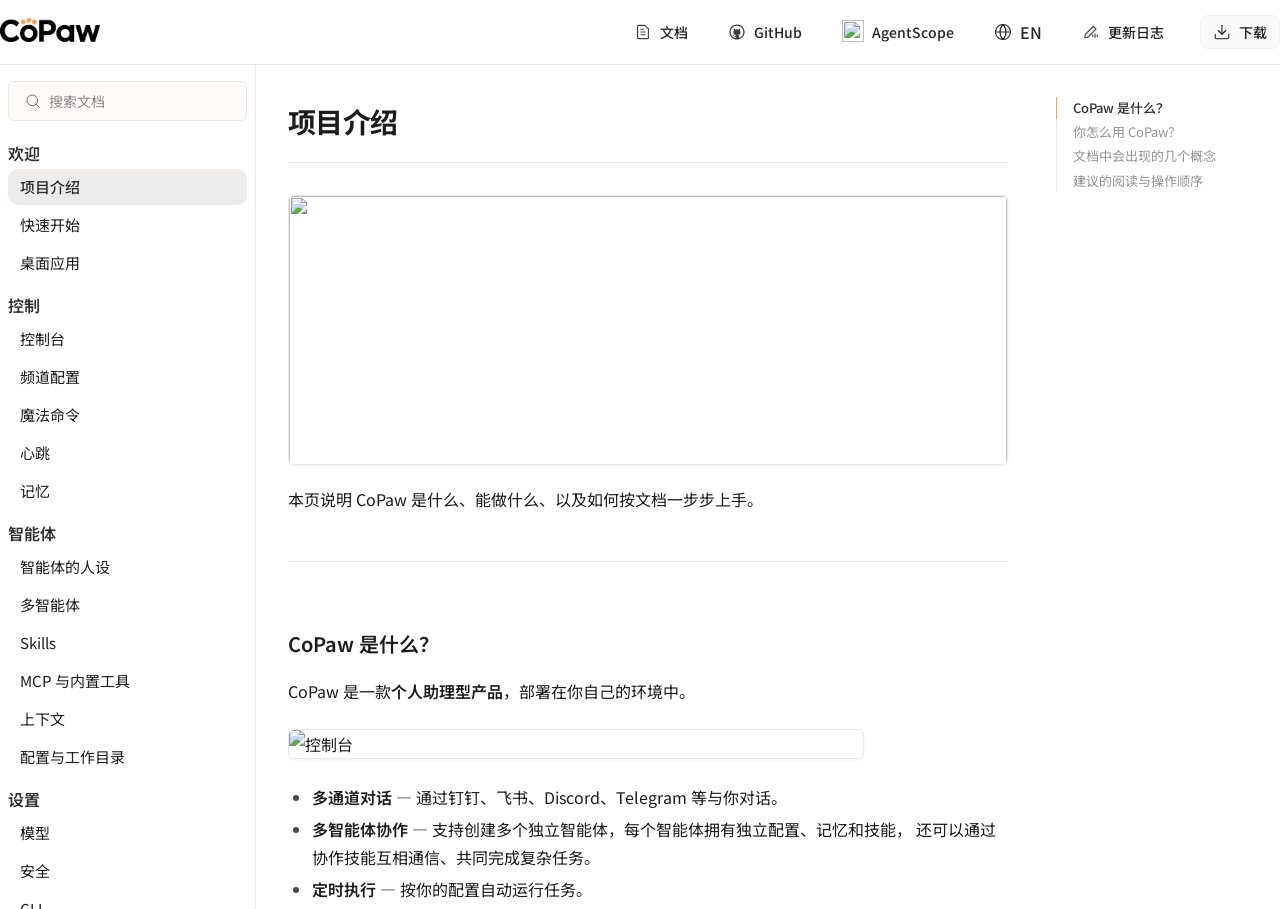
==== commit c9e9410e: "deploy: 67da2bb4f43b639e48cb883c3dd4c082f70571ba" ====
--- a/docs/index.html
+++ b/docs/index.html
@@ -1,82 +1,31 @@
 <!doctype html>
 <html lang="zh-CN">
   <head>
+    <!-- Google tag (gtag.js) -->
+    <script
+      async
+      src="https://www.googletagmanager.com/gtag/js?id=G-BEX1XSB9KE"
+    ></script>
+    <script>
+      window.dataLayer = window.dataLayer || [];
+      function gtag() {
+        dataLayer.push(arguments);
+      }
+      gtag("js", new Date());
+      gtag("config", "G-BEX1XSB9KE");
+    </script>
     <meta charset="UTF-8" />
     <meta name="viewport" content="width=device-width, initial-scale=1" />
     <title>CoPaw — Works for you, grows with you.</title>
     <link rel="icon" href="/copaw-symbol.svg" type="image/svg+xml" />
+    <link rel="preconnect" href="https://fonts.googleapis.com" />
+    <link rel="preconnect" href="https://fonts.gstatic.com" crossorigin />
     <link
-      rel="preload"
-      href="/font/NotoSerifSC.woff2"
-      as="font"
-      type="font/woff2"
-      crossorigin
+      href="https://fonts.googleapis.com/css2?family=Inter:opsz,wght@14..32,400;14..32,500;14..32,600;14..32,700&family=Newsreader:opsz,wght@6..72,400;6..72,500;6..72,600;6..72,700&family=Noto+Sans+SC:wght@400;500;600;700&family=Noto+Serif+SC:wght@400;500;600;700&display=swap"
+      rel="stylesheet"
     />
-    <link
-      rel="preload"
-      href="/font/NotoSansSC.woff2"
-      as="font"
-      type="font/woff2"
-      crossorigin
-    />
-    <!-- Google tag (gtag.js) -->
-    <script>
-      (function () {
-        // Initialize dataLayer and gtag function
-        window.dataLayer = window.dataLayer || [];
-        function gtag() {
-          dataLayer.push(arguments);
-        }
-        window.gtag = gtag;
-
-        // Pre-configure GA (will be applied when script loads)
-        gtag("js", new Date());
-        gtag("config", "G-BEX1XSB9KE");
-
-        // Delayed loading of GA script
-        let gaLoaded = false;
-
-        function loadGA() {
-          if (gaLoaded) return;
-          gaLoaded = true;
-
-          const script = document.createElement("script");
-          script.async = true;
-          script.src =
-            "https://www.googletagmanager.com/gtag/js?id=G-BEX1XSB9KE";
-          document.head.appendChild(script);
-        }
-
-        // Strategy 1: Load immediately on user interaction (fastest user behavior capture)
-        const events = ["mousedown", "touchstart", "keydown", "scroll"];
-        events.forEach(function (event) {
-          document.addEventListener(event, loadGA, {
-            once: true,
-            passive: true,
-            capture: true,
-          });
-        });
-
-        // Strategy 2: Load after page load with delay
-        if (document.readyState === "complete") {
-          setTimeout(loadGA, 2000);
-        } else {
-          window.addEventListener("load", function () {
-            setTimeout(loadGA, 2000);
-          });
-        }
-
-        // Strategy 3: Use requestIdleCallback (if supported)
-        if ("requestIdleCallback" in window) {
-          requestIdleCallback(loadGA, { timeout: 3000 });
-        }
-      })();
-    </script>
-    <script type="module" crossorigin src="/assets/index-C28ZAKGi.js"></script>
-    <link rel="modulepreload" crossorigin href="/assets/router-QjqbnSNQ.js">
-    <link rel="modulepreload" crossorigin href="/assets/markdown-Cetf2IPD.js">
-    <link rel="modulepreload" crossorigin href="/assets/i18n-CscPSABT.js">
-    <link rel="stylesheet" crossorigin href="/assets/index-DRz938gN.css">
+    <script type="module" crossorigin src="/assets/index-bayGKe7p.js"></script>
+    <link rel="stylesheet" crossorigin href="/assets/index-B2U7LER2.css">
   </head>
   <body>
     <div id="root"></div>
--- a/assets/index-B2U7LER2.css
+++ b/assets/index-B2U7LER2.css
@@ -0,0 +1 @@
+.shiny-text{color:#b5b5b5a4;background:linear-gradient(120deg,#fff0 40%,#fffc,#fff0 60%);background-size:200% 100%;-webkit-background-clip:text;background-clip:text;display:inline-block;animation:shine 5s linear infinite}@keyframes shine{0%{background-position:100%}to{background-position:-100%}}.shiny-text.disabled{animation:none}.downloads-page{min-height:100vh;display:flex;flex-direction:column}.downloads-container{flex:1;max-width:1200px;margin:0 auto;padding:2rem;width:100%}.downloads-header{text-align:center;margin-bottom:3rem;padding-top:2rem}.downloads-header h1{font-size:3rem;font-weight:800;margin-bottom:1rem;color:var(--text)}.downloads-header .subtitle{font-size:1.25rem;color:var(--text-muted)}.loading{text-align:center;padding:4rem 2rem}.spinner{width:48px;height:48px;border:4px solid var(--border-color);border-top-color:var(--primary);border-radius:50%;animation:spin 1s linear infinite;margin:0 auto 1rem}@keyframes spin{to{transform:rotate(360deg)}}.empty-state{text-align:center;padding:4rem 2rem;max-width:600px;margin:2rem auto}.empty-icon{font-size:4rem;margin-bottom:1rem;opacity:.5}.empty-state h3{font-size:1.5rem;font-weight:600;margin-bottom:.75rem;color:var(--text-primary)}.empty-state p{font-size:1rem;color:var(--text-muted);margin-bottom:1.5rem;line-height:1.6}.empty-cta{display:inline-block;padding:.75rem 1.5rem;background:var(--accent);color:#fff;border-radius:.375rem;text-decoration:none;font-weight:600;transition:all .2s}.empty-cta:hover{background:var(--text);transform:translateY(-1px)}.downloads-section,.product-section{margin-bottom:4rem}.product-header{margin-bottom:2rem}.product-title{font-size:1.75rem;font-weight:700;margin-bottom:.5rem}.product-description{font-size:1rem;color:var(--text-muted);line-height:1.6}.platform-grid{display:grid;grid-template-columns:repeat(auto-fit,minmax(320px,1fr));gap:1.5rem}.platform-card{background:var(--surface);border:1px solid var(--border);border-radius:.75rem;padding:1.5rem;transition:all .3s ease;position:relative;overflow:hidden}.platform-card:hover{transform:translateY(-2px);box-shadow:0 4px 12px #0000000f;border-color:var(--text-muted)}.platform-card.recommended{border:2px solid var(--accent);background:var(--surface)}.platform-header{display:flex;align-items:flex-start;gap:1rem;margin-bottom:1rem}.platform-icon{width:48px;height:48px;border-radius:.5rem;background:var(--accent);display:flex;align-items:center;justify-content:center;flex-shrink:0;color:#fff}.platform-info{flex:1}.platform-info h4{font-size:1.25rem;font-weight:700;margin-bottom:.25rem;display:flex;align-items:center;gap:.5rem;flex-wrap:wrap}.recommended-badge{display:inline-flex;align-items:center;padding:.25rem .625rem;background:var(--mascot-accent);color:#fff;border-radius:.25rem;font-size:.6875rem;font-weight:700;text-transform:uppercase;letter-spacing:.05em}.platform-version{font-size:.875rem;color:var(--text-muted);font-weight:400}.platform-description{font-size:.9375rem;color:var(--text-muted);margin-bottom:1.25rem;line-height:1.6}.version-selector{margin-bottom:1.25rem}.version-label{font-size:.875rem;font-weight:600;color:var(--text);margin-bottom:.5rem;display:block}.version-dropdown{width:100%;padding:.75rem 3rem .75rem 1rem;border:1px solid var(--border);border-radius:.375rem;background:var(--surface);color:var(--text);font-size:.9375rem;font-weight:400;cursor:pointer;transition:all .2s ease;-webkit-appearance:none;-moz-appearance:none;appearance:none;background-image:url("data:image/svg+xml,%3Csvg xmlns='http://www.w3.org/2000/svg' width='16' height='16' viewBox='0 0 24 24' fill='none' stroke='%236b6b6b' stroke-width='2' stroke-linecap='round' stroke-linejoin='round'%3E%3Cpolyline points='6 9 12 15 18 9'%3E%3C/polyline%3E%3C/svg%3E");background-repeat:no-repeat;background-position:right 1rem center}.version-dropdown:hover{border-color:var(--text-muted)}.version-dropdown:focus{outline:none;border-color:var(--accent);box-shadow:0 0 0 2px #1c1c1c1a}.download-btn{display:flex;align-items:center;justify-content:center;gap:.5rem;width:100%;padding:.875rem 1.5rem;background:var(--accent);color:#fff;border:none;border-radius:.375rem;font-size:1rem;font-weight:600;text-decoration:none;cursor:pointer;transition:all .2s ease;margin-bottom:1.25rem}.download-btn:hover{background:var(--text);transform:translateY(-1px)}.file-details{background:var(--bg);border-radius:.375rem;padding:1rem;font-size:.875rem}.detail-row{display:flex;justify-content:space-between;padding:.5rem 0;border-bottom:1px solid var(--border)}.detail-row:last-child{border-bottom:none}.detail-label{color:var(--text-muted);font-weight:500}.sha256-row{padding:.5rem 0}.sha256{font-family:SF Mono,Monaco,Cascadia Code,Roboto Mono,Consolas,Courier New,monospace;font-size:.75rem;color:var(--text-muted);word-break:break-all;background:var(--bg);padding:.5rem;border-radius:.25rem;margin-top:.25rem}.other-methods{display:grid;grid-template-columns:repeat(auto-fit,minmax(250px,1fr));gap:1rem}.method-card{background:var(--surface);border:1px solid var(--border);border-radius:.5rem;padding:1.25rem;text-decoration:none;color:inherit;transition:all .2s ease;display:flex;flex-direction:column;gap:.75rem}.method-card:hover{border-color:var(--text-muted);transform:translateY(-1px);box-shadow:0 2px 8px #0000000f}.method-card h4{font-size:1.125rem;font-weight:600;margin:0}.method-card p{font-size:.875rem;color:var(--text-muted);margin:0;line-height:1.6}.info-section{display:grid;grid-template-columns:repeat(auto-fit,minmax(300px,1fr));gap:1.5rem;margin-top:3rem}.info-card{background:var(--surface);border:1px solid var(--border);border-radius:.5rem;padding:1.5rem}.info-card h4{font-size:1.125rem;font-weight:600;margin-bottom:.75rem}.info-card p{font-size:.9375rem;color:var(--text-muted);line-height:1.6;margin:0}.info-card a{color:var(--accent);text-decoration:none;font-weight:500}.info-card a:hover{color:var(--text-muted)}@media(max-width:768px){.platform-grid{grid-template-columns:1fr}.downloads-header h1{font-size:2rem}.other-methods,.info-section{grid-template-columns:1fr}}/*! tailwindcss v4.2.2 | MIT License | https://tailwindcss.com */@layer properties{@supports (((-webkit-hyphens:none)) and (not (margin-trim:inline))) or ((-moz-orient:inline) and (not (color:rgb(from red r g b)))){*,:before,:after,::backdrop{--tw-translate-x:0;--tw-translate-y:0;--tw-translate-z:0;--tw-rotate-x:initial;--tw-rotate-y:initial;--tw-rotate-z:initial;--tw-skew-x:initial;--tw-skew-y:initial;--tw-space-y-reverse:0;--tw-space-x-reverse:0;--tw-divide-y-reverse:0;--tw-border-style:solid;--tw-gradient-position:initial;--tw-gradient-from:#0000;--tw-gradient-via:#0000;--tw-gradient-to:#0000;--tw-gradient-stops:initial;--tw-gradient-via-stops:initial;--tw-gradient-from-position:0%;--tw-gradient-via-position:50%;--tw-gradient-to-position:100%;--tw-leading:initial;--tw-font-weight:initial;--tw-tracking:initial;--tw-shadow:0 0 #0000;--tw-shadow-color:initial;--tw-shadow-alpha:100%;--tw-inset-shadow:0 0 #0000;--tw-inset-shadow-color:initial;--tw-inset-shadow-alpha:100%;--tw-ring-color:initial;--tw-ring-shadow:0 0 #0000;--tw-inset-ring-color:initial;--tw-inset-ring-shadow:0 0 #0000;--tw-ring-inset:initial;--tw-ring-offset-width:0px;--tw-ring-offset-color:#fff;--tw-ring-offset-shadow:0 0 #0000;--tw-outline-style:solid;--tw-blur:initial;--tw-brightness:initial;--tw-contrast:initial;--tw-grayscale:initial;--tw-hue-rotate:initial;--tw-invert:initial;--tw-opacity:initial;--tw-saturate:initial;--tw-sepia:initial;--tw-drop-shadow:initial;--tw-drop-shadow-color:initial;--tw-drop-shadow-alpha:100%;--tw-drop-shadow-size:initial;--tw-backdrop-blur:initial;--tw-backdrop-brightness:initial;--tw-backdrop-contrast:initial;--tw-backdrop-grayscale:initial;--tw-backdrop-hue-rotate:initial;--tw-backdrop-invert:initial;--tw-backdrop-opacity:initial;--tw-backdrop-saturate:initial;--tw-backdrop-sepia:initial;--tw-duration:initial;--tw-ease:initial;--tw-scale-x:1;--tw-scale-y:1;--tw-scale-z:1;--tw-animation-delay:0s;--tw-animation-direction:normal;--tw-animation-duration:initial;--tw-animation-fill-mode:none;--tw-animation-iteration-count:1;--tw-enter-blur:0;--tw-enter-opacity:1;--tw-enter-rotate:0;--tw-enter-scale:1;--tw-enter-translate-x:0;--tw-enter-translate-y:0;--tw-exit-blur:0;--tw-exit-opacity:1;--tw-exit-rotate:0;--tw-exit-scale:1;--tw-exit-translate-x:0;--tw-exit-translate-y:0}}}@layer theme{:root,:host{--font-sans:var(--font-inter);--font-mono:ui-monospace, SFMono-Regular, Menlo, Monaco, Consolas, "Liberation Mono", "Courier New", monospace;--color-orange-400:oklch(75% .183 55.934);--color-neutral-100:oklch(97% 0 0);--color-neutral-800:oklch(26.9% 0 0);--color-neutral-900:oklch(20.5% 0 0);--color-black:#000;--color-white:#fff;--spacing:.25rem;--container-xl:36rem;--container-2xl:42rem;--container-3xl:48rem;--container-4xl:56rem;--container-5xl:64rem;--container-7xl:80rem;--text-xs:.75rem;--text-xs--line-height:calc(1 / .75);--text-sm:.875rem;--text-sm--line-height:calc(1.25 / .875);--text-base:1rem;--text-base--line-height: 1.5 ;--text-lg:1.125rem;--text-lg--line-height:calc(1.75 / 1.125);--text-xl:1.25rem;--text-xl--line-height:calc(1.75 / 1.25);--text-3xl:1.875rem;--text-3xl--line-height: 1.2 ;--text-4xl:2.25rem;--text-4xl--line-height:calc(2.5 / 2.25);--font-weight-normal:400;--font-weight-medium:500;--font-weight-semibold:600;--leading-tight:1.25;--leading-relaxed:1.625;--radius-xs:.125rem;--ease-out:cubic-bezier(0, 0, .2, 1);--ease-in-out:cubic-bezier(.4, 0, .2, 1);--blur-sm:8px;--default-transition-duration:.15s;--default-transition-timing-function:cubic-bezier(.4, 0, .2, 1);--default-font-family:var(--font-inter);--default-mono-font-family:var(--font-mono);--font-newsreader:"Newsreader", ui-serif, Georgia, "Times New Roman", serif;--font-inter:"Inter", ui-sans-serif, system-ui, -apple-system, "Segoe UI", sans-serif;--color-secondary:var(--secondary);--color-primary:var(--primary)}}@layer base{*,:after,:before,::backdrop{box-sizing:border-box;border:0 solid;margin:0;padding:0}::file-selector-button{box-sizing:border-box;border:0 solid;margin:0;padding:0}html,:host{-webkit-text-size-adjust:100%;-moz-tab-size:4;tab-size:4;line-height:1.5;font-family:var(--default-font-family,ui-sans-serif, system-ui, sans-serif, "Apple Color Emoji", "Segoe UI Emoji", "Segoe UI Symbol", "Noto Color Emoji");font-feature-settings:var(--default-font-feature-settings,normal);font-variation-settings:var(--default-font-variation-settings,normal);-webkit-tap-highlight-color:transparent}hr{height:0;color:inherit;border-top-width:1px}abbr:where([title]){-webkit-text-decoration:underline dotted;text-decoration:underline dotted}h1,h2,h3,h4,h5,h6{font-size:inherit;font-weight:inherit}a{color:inherit;-webkit-text-decoration:inherit;text-decoration:inherit}b,strong{font-weight:bolder}code,kbd,samp,pre{font-family:var(--default-mono-font-family,ui-monospace, SFMono-Regular, Menlo, Monaco, Consolas, "Liberation Mono", "Courier New", monospace);font-feature-settings:var(--default-mono-font-feature-settings,normal);font-variation-settings:var(--default-mono-font-variation-settings,normal);font-size:1em}small{font-size:80%}sub,sup{vertical-align:baseline;font-size:75%;line-height:0;position:relative}sub{bottom:-.25em}sup{top:-.5em}table{text-indent:0;border-color:inherit;border-collapse:collapse}:-moz-focusring{outline:auto}progress{vertical-align:baseline}summary{display:list-item}ol,ul,menu{list-style:none}img,svg,video,canvas,audio,iframe,embed,object{vertical-align:middle;display:block}img,video{max-width:100%;height:auto}button,input,select,optgroup,textarea{font:inherit;font-feature-settings:inherit;font-variation-settings:inherit;letter-spacing:inherit;color:inherit;opacity:1;background-color:#0000;border-radius:0}::file-selector-button{font:inherit;font-feature-settings:inherit;font-variation-settings:inherit;letter-spacing:inherit;color:inherit;opacity:1;background-color:#0000;border-radius:0}:where(select:is([multiple],[size])) optgroup{font-weight:bolder}:where(select:is([multiple],[size])) optgroup option{padding-inline-start:20px}::file-selector-button{margin-inline-end:4px}::placeholder{opacity:1}@supports (not ((-webkit-appearance:-apple-pay-button))) or (contain-intrinsic-size:1px){::placeholder{color:currentColor}@supports (color:color-mix(in lab,red,red)){::placeholder{color:color-mix(in oklab,currentcolor 50%,transparent)}}}textarea{resize:vertical}::-webkit-search-decoration{-webkit-appearance:none}::-webkit-date-and-time-value{min-height:1lh;text-align:inherit}::-webkit-datetime-edit{display:inline-flex}::-webkit-datetime-edit-fields-wrapper{padding:0}::-webkit-datetime-edit{padding-block:0}::-webkit-datetime-edit-year-field{padding-block:0}::-webkit-datetime-edit-month-field{padding-block:0}::-webkit-datetime-edit-day-field{padding-block:0}::-webkit-datetime-edit-hour-field{padding-block:0}::-webkit-datetime-edit-minute-field{padding-block:0}::-webkit-datetime-edit-second-field{padding-block:0}::-webkit-datetime-edit-millisecond-field{padding-block:0}::-webkit-datetime-edit-meridiem-field{padding-block:0}::-webkit-calendar-picker-indicator{line-height:1}:-moz-ui-invalid{box-shadow:none}button,input:where([type=button],[type=reset],[type=submit]){-webkit-appearance:button;-moz-appearance:button;appearance:button}::file-selector-button{-webkit-appearance:button;-moz-appearance:button;appearance:button}::-webkit-inner-spin-button{height:auto}::-webkit-outer-spin-button{height:auto}[hidden]:where(:not([hidden=until-found])){display:none!important}*{border-color:var(--border);outline-color:var(--ring)}@supports (color:color-mix(in lab,red,red)){*{outline-color:color-mix(in oklab,var(--ring) 50%,transparent)}}body{background-color:var(--background);color:var(--foreground)}html{font-family:var(--font-inter)}}@layer components;@layer utilities{.pointer-events-none{pointer-events:none}.visible{visibility:visible}.absolute{position:absolute}.fixed{position:fixed}.relative{position:relative}.static{position:static}.sticky{position:sticky}.inset-0{inset:calc(var(--spacing) * 0)}.inset-y-0{inset-block:calc(var(--spacing) * 0)}.start{inset-inline-start:var(--spacing)}.start\!{inset-inline-start:var(--spacing)!important}.end{inset-inline-end:var(--spacing)}.-top-2{top:calc(var(--spacing) * -2)}.-top-4{top:calc(var(--spacing) * -4)}.-top-px{top:-1px}.top-0{top:calc(var(--spacing) * 0)}.top-14{top:calc(var(--spacing) * 14)}.top-\[0\.02em\]{top:.02em}.top-\[0\.3em\]{top:.3em}.top-full{top:100%}.-right-8{right:calc(var(--spacing) * -8)}.-right-12{right:calc(var(--spacing) * -12)}.right-0{right:calc(var(--spacing) * 0)}.right-4{right:calc(var(--spacing) * 4)}.bottom-0{bottom:calc(var(--spacing) * 0)}.bottom-5{bottom:calc(var(--spacing) * 5)}.-left-1{left:calc(var(--spacing) * -1)}.left-0{left:calc(var(--spacing) * 0)}.left-1\/2{left:50%}.left-4{left:calc(var(--spacing) * 4)}.left-5{left:calc(var(--spacing) * 5)}.left-10{left:calc(var(--spacing) * 10)}.left-\[4\.5em\]{left:4.5em}.isolate{isolation:isolate}.z-0{z-index:0}.z-10{z-index:10}.z-20{z-index:20}.z-30{z-index:30}.z-40{z-index:40}.z-99{z-index:99}.z-\[9999\]{z-index:9999}.container{width:100%}@media(min-width:40rem){.container{max-width:40rem}}@media(min-width:48rem){.container{max-width:48rem}}@media(min-width:64rem){.container{max-width:64rem}}@media(min-width:80rem){.container{max-width:80rem}}@media(min-width:96rem){.container{max-width:96rem}}.m-0{margin:calc(var(--spacing) * 0)}.mx-0\.5{margin-inline:calc(var(--spacing) * .5)}.mx-1{margin-inline:calc(var(--spacing) * 1)}.mx-2{margin-inline:calc(var(--spacing) * 2)}.mx-auto{margin-inline:auto}.-mt-1{margin-top:calc(var(--spacing) * -1)}.mt-0{margin-top:calc(var(--spacing) * 0)}.mt-1{margin-top:calc(var(--spacing) * 1)}.mt-2{margin-top:calc(var(--spacing) * 2)}.mt-3{margin-top:calc(var(--spacing) * 3)}.mt-4{margin-top:calc(var(--spacing) * 4)}.mt-5{margin-top:calc(var(--spacing) * 5)}.mt-6{margin-top:calc(var(--spacing) * 6)}.mt-7{margin-top:calc(var(--spacing) * 7)}.mt-8{margin-top:calc(var(--spacing) * 8)}.mt-10{margin-top:calc(var(--spacing) * 10)}.mt-12{margin-top:calc(var(--spacing) * 12)}.mt-auto{margin-top:auto}.mr-2{margin-right:calc(var(--spacing) * 2)}.-mb-\[18px\]{margin-bottom:-18px}.mb-0{margin-bottom:calc(var(--spacing) * 0)}.mb-1{margin-bottom:calc(var(--spacing) * 1)}.mb-1\.5{margin-bottom:calc(var(--spacing) * 1.5)}.mb-2{margin-bottom:calc(var(--spacing) * 2)}.mb-3{margin-bottom:calc(var(--spacing) * 3)}.mb-4{margin-bottom:calc(var(--spacing) * 4)}.mb-5{margin-bottom:calc(var(--spacing) * 5)}.-ml-2\.5{margin-left:calc(var(--spacing) * -2.5)}.ml-0\.5{margin-left:calc(var(--spacing) * .5)}.ml-1{margin-left:calc(var(--spacing) * 1)}.box-border{box-sizing:border-box}.block{display:block}.contents{display:contents}.flex{display:flex}.grid{display:grid}.hidden{display:none}.inline{display:inline}.inline-block{display:inline-block}.inline-flex{display:inline-flex}.table{display:table}.h-4{height:calc(var(--spacing) * 4)}.h-6{height:calc(var(--spacing) * 6)}.h-7{height:calc(var(--spacing) * 7)}.h-8{height:calc(var(--spacing) * 8)}.h-9{height:calc(var(--spacing) * 9)}.h-10{height:calc(var(--spacing) * 10)}.h-11{height:calc(var(--spacing) * 11)}.h-16{height:calc(var(--spacing) * 16)}.h-20{height:calc(var(--spacing) * 20)}.h-48{height:calc(var(--spacing) * 48)}.h-56{height:calc(var(--spacing) * 56)}.h-\[1\.5em\]{height:1.5em}.h-\[2px\]{height:2px}.h-\[3em\]{height:3em}.h-\[48\%\]{height:48%}.h-\[200px\]{height:200px}.h-\[270px\]{height:270px}.h-auto{height:auto}.h-full{height:100%}.h-px{height:1px}.max-h-\[90vh\]{max-height:90vh}.max-h-full{max-height:100%}.min-h-0{min-height:calc(var(--spacing) * 0)}.min-h-55{min-height:calc(var(--spacing) * 55)}.min-h-75{min-height:calc(var(--spacing) * 75)}.min-h-114{min-height:calc(var(--spacing) * 114)}.min-h-125{min-height:calc(var(--spacing) * 125)}.min-h-\[140px\]{min-height:140px}.min-h-\[220px\]{min-height:220px}.min-h-\[420px\]{min-height:420px}.min-h-\[calc\(100vh-4rem\)\]{min-height:calc(100vh - 4rem)}.min-h-screen{min-height:100vh}.w-0{width:calc(var(--spacing) * 0)}.w-0\.5{width:calc(var(--spacing) * .5)}.w-6{width:calc(var(--spacing) * 6)}.w-7{width:calc(var(--spacing) * 7)}.w-8{width:calc(var(--spacing) * 8)}.w-9{width:calc(var(--spacing) * 9)}.w-11{width:calc(var(--spacing) * 11)}.w-20{width:calc(var(--spacing) * 20)}.w-32{width:calc(var(--spacing) * 32)}.w-43{width:calc(var(--spacing) * 43)}.w-64{width:calc(var(--spacing) * 64)}.w-\[1\.5em\]{width:1.5em}.w-\[4\.65em\]{width:4.65em}.w-\[120\%\]{width:120%}.w-auto{width:auto}.w-fit{width:fit-content}.w-full{width:100%}.w-max{width:max-content}.w-px{width:1px}.w-screen{width:100vw}.max-w-2xl{max-width:var(--container-2xl)}.max-w-3xl{max-width:var(--container-3xl)}.max-w-4xl{max-width:var(--container-4xl)}.max-w-5xl{max-width:var(--container-5xl)}.max-w-7xl{max-width:var(--container-7xl)}.max-w-60{max-width:calc(var(--spacing) * 60)}.max-w-190{max-width:calc(var(--spacing) * 190)}.max-w-\[34ch\]{max-width:34ch}.max-w-\[52ch\]{max-width:52ch}.max-w-\[90vw\]{max-width:90vw}.max-w-full{max-width:100%}.max-w-none{max-width:none}.max-w-xl{max-width:var(--container-xl)}.min-w-0{min-width:calc(var(--spacing) * 0)}.flex-1{flex:1}.shrink-0{flex-shrink:0}.origin-top-left{transform-origin:0 0}.-translate-x-1\/2{--tw-translate-x: -50% ;translate:var(--tw-translate-x) var(--tw-translate-y)}.-translate-x-full{--tw-translate-x:-100%;translate:var(--tw-translate-x) var(--tw-translate-y)}.translate-x-0{--tw-translate-x:calc(var(--spacing) * 0);translate:var(--tw-translate-x) var(--tw-translate-y)}.-translate-y-1\.5{--tw-translate-y:calc(var(--spacing) * -1.5);translate:var(--tw-translate-x) var(--tw-translate-y)}.-translate-y-1\/2{--tw-translate-y: -50% ;translate:var(--tw-translate-x) var(--tw-translate-y)}.-translate-y-\[0\.04em\]{--tw-translate-y: -.04em ;translate:var(--tw-translate-x) var(--tw-translate-y)}.-translate-y-\[0\.08em\]{--tw-translate-y: -.08em ;translate:var(--tw-translate-x) var(--tw-translate-y)}.-translate-y-px{--tw-translate-y:-1px;translate:var(--tw-translate-x) var(--tw-translate-y)}.-rotate-12{rotate:-12deg}.rotate-0{rotate:0deg}.rotate-180{rotate:180deg}.rotate-\[-7deg\]{rotate:-7deg}.transform{transform:var(--tw-rotate-x,) var(--tw-rotate-y,) var(--tw-rotate-z,) var(--tw-skew-x,) var(--tw-skew-y,)}.transform-\[rotate\(-8deg\)\]{transform:rotate(-8deg)}.transform-\[rotate\(8deg\)\]{transform:rotate(8deg)}.animate-\[copaw-channels-marquee-left_72s_linear_infinite\]{animation:72s linear infinite copaw-channels-marquee-left}.animate-\[copaw-channels-marquee-right_72s_linear_infinite\]{animation:72s linear infinite copaw-channels-marquee-right}.animate-\[copaw-dash-move-down_1s_linear_infinite\]{animation:1s linear infinite copaw-dash-move-down}.animate-\[copaw-dash-move-left_1s_linear_infinite\]{animation:1s linear infinite copaw-dash-move-left}.animate-\[copaw-dash-move-right_1s_linear_infinite\]{animation:1s linear infinite copaw-dash-move-right}.animate-\[copaw-dash-move-up_1s_linear_infinite\]{animation:1s linear infinite copaw-dash-move-up}.animate-\[copaw-hero-trim-path_0\.8s_ease-out_forwards\]{animation:.8s ease-out forwards copaw-hero-trim-path}.cursor-pointer{cursor:pointer}.cursor-zoom-in{cursor:zoom-in}.cursor-zoom-out{cursor:zoom-out}.scroll-mt-24{scroll-margin-top:calc(var(--spacing) * 24)}.list-decimal{list-style-type:decimal}.list-disc{list-style-type:disc}.grid-cols-1{grid-template-columns:repeat(1,minmax(0,1fr))}.grid-cols-2{grid-template-columns:repeat(2,minmax(0,1fr))}.grid-cols-6{grid-template-columns:repeat(6,minmax(0,1fr))}.flex-col{flex-direction:column}.flex-wrap{flex-wrap:wrap}.items-center{align-items:center}.items-start{align-items:flex-start}.justify-between{justify-content:space-between}.justify-center{justify-content:center}.justify-end{justify-content:flex-end}.justify-start{justify-content:flex-start}.gap-0{gap:calc(var(--spacing) * 0)}.gap-0\.5{gap:calc(var(--spacing) * .5)}.gap-1{gap:calc(var(--spacing) * 1)}.gap-1\.5{gap:calc(var(--spacing) * 1.5)}.gap-2{gap:calc(var(--spacing) * 2)}.gap-2\.5{gap:calc(var(--spacing) * 2.5)}.gap-3{gap:calc(var(--spacing) * 3)}.gap-4{gap:calc(var(--spacing) * 4)}.gap-5{gap:calc(var(--spacing) * 5)}.gap-8{gap:calc(var(--spacing) * 8)}.gap-10{gap:calc(var(--spacing) * 10)}.gap-px{gap:1px}:where(.space-y-0\.5>:not(:last-child)){--tw-space-y-reverse:0;margin-block-start:calc(calc(var(--spacing) * .5) * var(--tw-space-y-reverse));margin-block-end:calc(calc(var(--spacing) * .5) * calc(1 - var(--tw-space-y-reverse)))}:where(.space-y-1>:not(:last-child)){--tw-space-y-reverse:0;margin-block-start:calc(calc(var(--spacing) * 1) * var(--tw-space-y-reverse));margin-block-end:calc(calc(var(--spacing) * 1) * calc(1 - var(--tw-space-y-reverse)))}:where(.space-y-1\.5>:not(:last-child)){--tw-space-y-reverse:0;margin-block-start:calc(calc(var(--spacing) * 1.5) * var(--tw-space-y-reverse));margin-block-end:calc(calc(var(--spacing) * 1.5) * calc(1 - var(--tw-space-y-reverse)))}:where(.space-y-3>:not(:last-child)){--tw-space-y-reverse:0;margin-block-start:calc(calc(var(--spacing) * 3) * var(--tw-space-y-reverse));margin-block-end:calc(calc(var(--spacing) * 3) * calc(1 - var(--tw-space-y-reverse)))}:where(.space-y-4>:not(:last-child)){--tw-space-y-reverse:0;margin-block-start:calc(calc(var(--spacing) * 4) * var(--tw-space-y-reverse));margin-block-end:calc(calc(var(--spacing) * 4) * calc(1 - var(--tw-space-y-reverse)))}.gap-x-2{column-gap:calc(var(--spacing) * 2)}:where(.-space-x-2\.5>:not(:last-child)){--tw-space-x-reverse:0;margin-inline-start:calc(calc(var(--spacing) * -2.5) * var(--tw-space-x-reverse));margin-inline-end:calc(calc(var(--spacing) * -2.5) * calc(1 - var(--tw-space-x-reverse)))}.gap-y-6{row-gap:calc(var(--spacing) * 6)}:where(.divide-y>:not(:last-child)){--tw-divide-y-reverse:0;border-bottom-style:var(--tw-border-style);border-top-style:var(--tw-border-style);border-top-width:calc(1px * var(--tw-divide-y-reverse));border-bottom-width:calc(1px * calc(1 - var(--tw-divide-y-reverse)))}:where(.divide-\[\#f1e5dc\]>:not(:last-child)){border-color:#f1e5dc}.truncate{text-overflow:ellipsis;white-space:nowrap;overflow:hidden}.overflow-hidden{overflow:hidden}.overflow-x-auto{overflow-x:auto}.overflow-y-auto{overflow-y:auto}.rounded-2xl{border-radius:calc(var(--radius) * 1.8)}.rounded-\[8px\]{border-radius:8px}.rounded-\[16px\]{border-radius:16px}.rounded-full{border-radius:3.40282e38px}.rounded-lg{border-radius:var(--radius)}.rounded-md{border-radius:calc(var(--radius) * .8)}.rounded-none{border-radius:0}.rounded-xl{border-radius:calc(var(--radius) * 1.4)}.rounded-xs{border-radius:var(--radius-xs)}.rounded-t-\[8px\]{border-top-left-radius:8px;border-top-right-radius:8px}.border{border-style:var(--tw-border-style);border-width:1px}.border-0{border-style:var(--tw-border-style);border-width:0}.border-y{border-block-style:var(--tw-border-style);border-block-width:1px}.border-t{border-top-style:var(--tw-border-style);border-top-width:1px}.border-r{border-right-style:var(--tw-border-style);border-right-width:1px}.border-b{border-bottom-style:var(--tw-border-style);border-bottom-width:1px}.border-\(--border\),.border-\(--border\)\/60{border-color:var(--border)}@supports (color:color-mix(in lab,red,red)){.border-\(--border\)\/60{border-color:color-mix(in oklab,var(--border) 60%,transparent)}}.border-\[\#EBEBEB\]{border-color:#ebebeb}.border-\[\#F3F1F0\]{border-color:#f3f1f0}.border-\[\#F5F3EF\]{border-color:#f5f3ef}.border-\[\#d9d9d9\]{border-color:#d9d9d9}.border-\[\#e6e6e6\]{border-color:#e6e6e6}.border-\[\#e8e8e8\]{border-color:#e8e8e8}.border-\[\#ebe5df\]{border-color:#ebe5df}.border-\[\#ece2d9\]{border-color:#ece2d9}.border-\[\#ece5dc\]{border-color:#ece5dc}.border-\[\#ececec\]{border-color:#ececec}.border-\[rgba\(255\,235\,220\,0\.35\)\]{border-color:#ffebdc59}.border-border,.border-border\/60{border-color:var(--border)}@supports (color:color-mix(in lab,red,red)){.border-border\/60{border-color:color-mix(in oklab,var(--border) 60%,transparent)}}.border-neutral-100{border-color:var(--color-neutral-100)}.bg-\(--bg\){background-color:var(--bg)}.bg-\(--color-card-fill\){background-color:var(--color-card-fill)}.bg-\(--color-fill-secondary\){background-color:var(--color-fill-secondary)}.bg-\(--color-fill-tertiary\){background-color:var(--color-fill-tertiary)}.bg-\(--color-primary\){background-color:var(--color-primary)}.bg-\(--color-secondary\){background-color:var(--color-secondary)}.bg-\(--surface\){background-color:var(--surface)}.bg-\[\#E77C29\]{background-color:#e77c29}.bg-\[\#FDE8D7\]{background-color:#fde8d7}.bg-\[\#FEFBF9\]{background-color:#fefbf9}.bg-\[\#FFD8B8\]{background-color:#ffd8b8}.bg-\[\#f7f3ef\]{background-color:#f7f3ef}.bg-\[\#fafafa\]{background-color:#fafafa}.bg-\[rgba\(236\,146\,69\,0\.12\)\]{background-color:#ec92451f}.bg-black\/40{background-color:#0006}@supports (color:color-mix(in lab,red,red)){.bg-black\/40{background-color:color-mix(in oklab,var(--color-black) 40%,transparent)}}.bg-black\/80{background-color:#000c}@supports (color:color-mix(in lab,red,red)){.bg-black\/80{background-color:color-mix(in oklab,var(--color-black) 80%,transparent)}}.bg-transparent{background-color:#0000}.bg-white{background-color:var(--color-white)}.bg-white\/60{background-color:#fff9}@supports (color:color-mix(in lab,red,red)){.bg-white\/60{background-color:color-mix(in oklab,var(--color-white) 60%,transparent)}}.bg-linear-to-l{--tw-gradient-position:to left}@supports (background-image:linear-gradient(in lab,red,red)){.bg-linear-to-l{--tw-gradient-position:to left in oklab}}.bg-linear-to-l{background-image:linear-gradient(var(--tw-gradient-stops))}.bg-linear-to-r{--tw-gradient-position:to right}@supports (background-image:linear-gradient(in lab,red,red)){.bg-linear-to-r{--tw-gradient-position:to right in oklab}}.bg-linear-to-r{background-image:linear-gradient(var(--tw-gradient-stops))}.from-\(--bg\){--tw-gradient-from:var(--bg);--tw-gradient-stops:var(--tw-gradient-via-stops,var(--tw-gradient-position), var(--tw-gradient-from) var(--tw-gradient-from-position), var(--tw-gradient-to) var(--tw-gradient-to-position))}.to-transparent{--tw-gradient-to:transparent;--tw-gradient-stops:var(--tw-gradient-via-stops,var(--tw-gradient-position), var(--tw-gradient-from) var(--tw-gradient-from-position), var(--tw-gradient-to) var(--tw-gradient-to-position))}.object-contain{object-fit:contain}.object-cover{object-fit:cover}.object-bottom{object-position:bottom}.object-top{object-position:top}.p-\(--space-8\){padding:var(--space-8)}.p-1{padding:calc(var(--spacing) * 1)}.p-1\.5{padding:calc(var(--spacing) * 1.5)}.p-2{padding:calc(var(--spacing) * 2)}.p-3{padding:calc(var(--spacing) * 3)}.p-4{padding:calc(var(--spacing) * 4)}.p-\[2px\]{padding:2px}.px-1{padding-inline:calc(var(--spacing) * 1)}.px-1\.5{padding-inline:calc(var(--spacing) * 1.5)}.px-2{padding-inline:calc(var(--spacing) * 2)}.px-2\.5{padding-inline:calc(var(--spacing) * 2.5)}.px-3{padding-inline:calc(var(--spacing) * 3)}.px-3\.5{padding-inline:calc(var(--spacing) * 3.5)}.px-4{padding-inline:calc(var(--spacing) * 4)}.px-5{padding-inline:calc(var(--spacing) * 5)}.px-6{padding-inline:calc(var(--spacing) * 6)}.py-0\.5{padding-block:calc(var(--spacing) * .5)}.py-1{padding-block:calc(var(--spacing) * 1)}.py-1\.5{padding-block:calc(var(--spacing) * 1.5)}.py-2{padding-block:calc(var(--spacing) * 2)}.py-2\.5{padding-block:calc(var(--spacing) * 2.5)}.py-3{padding-block:calc(var(--spacing) * 3)}.py-4{padding-block:calc(var(--spacing) * 4)}.py-6{padding-block:calc(var(--spacing) * 6)}.py-8{padding-block:calc(var(--spacing) * 8)}.py-10{padding-block:calc(var(--spacing) * 10)}.py-12{padding-block:calc(var(--spacing) * 12)}.py-16{padding-block:calc(var(--spacing) * 16)}.py-px{padding-block:1px}.pt-1{padding-top:calc(var(--spacing) * 1)}.pt-3{padding-top:calc(var(--spacing) * 3)}.pt-3\.5{padding-top:calc(var(--spacing) * 3.5)}.pt-4{padding-top:calc(var(--spacing) * 4)}.pt-5{padding-top:calc(var(--spacing) * 5)}.pt-6{padding-top:calc(var(--spacing) * 6)}.pt-7{padding-top:calc(var(--spacing) * 7)}.pt-10{padding-top:calc(var(--spacing) * 10)}.pr-0{padding-right:calc(var(--spacing) * 0)}.pr-1{padding-right:calc(var(--spacing) * 1)}.pb-0{padding-bottom:calc(var(--spacing) * 0)}.pb-1\.5{padding-bottom:calc(var(--spacing) * 1.5)}.pb-2{padding-bottom:calc(var(--spacing) * 2)}.pb-3{padding-bottom:calc(var(--spacing) * 3)}.pb-4{padding-bottom:calc(var(--spacing) * 4)}.pb-5{padding-bottom:calc(var(--spacing) * 5)}.pb-px{padding-bottom:1px}.pl-5{padding-left:calc(var(--spacing) * 5)}.text-center{text-align:center}.text-left{text-align:left}.text-right{text-align:right}.align-middle{vertical-align:middle}.font-inter{font-family:var(--font-inter)}.font-mono{font-family:var(--font-mono)}.font-newsreader{font-family:var(--font-newsreader)}.text-3xl{font-size:var(--text-3xl);line-height:var(--tw-leading,var(--text-3xl--line-height))}.text-4xl{font-size:var(--text-4xl);line-height:var(--tw-leading,var(--text-4xl--line-height))}.text-base{font-size:var(--text-base);line-height:var(--tw-leading,var(--text-base--line-height))}.text-lg{font-size:var(--text-lg);line-height:var(--tw-leading,var(--text-lg--line-height))}.text-sm{font-size:var(--text-sm);line-height:var(--tw-leading,var(--text-sm--line-height))}.text-xl{font-size:var(--text-xl);line-height:var(--tw-leading,var(--text-xl--line-height))}.text-xs{font-size:var(--text-xs);line-height:var(--tw-leading,var(--text-xs--line-height))}.text-\[0\.92em\]{font-size:.92em}.text-\[0\.95rem\]{font-size:.95rem}.text-\[0\.98rem\]{font-size:.98rem}.text-\[0\.9375rem\]{font-size:.9375rem}.text-\[1\.5rem\]{font-size:1.5rem}.text-\[1\.65rem\]{font-size:1.65rem}.text-\[1\.85rem\]{font-size:1.85rem}.text-\[1rem\]{font-size:1rem}.text-\[2rem\]{font-size:2rem}.text-\[9px\]{font-size:9px}.text-\[10px\]{font-size:10px}.text-\[11px\]{font-size:11px}.text-\[12px\]{font-size:12px}.text-\[13px\]{font-size:13px}.text-\[14px\]{font-size:14px}.text-\[15px\]{font-size:15px}.text-\[18px\]{font-size:18px}.text-\[20px\]{font-size:20px}.text-\[32px\]{font-size:32px}.leading-5{--tw-leading:calc(var(--spacing) * 5);line-height:calc(var(--spacing) * 5)}.leading-6{--tw-leading:calc(var(--spacing) * 6);line-height:calc(var(--spacing) * 6)}.leading-7{--tw-leading:calc(var(--spacing) * 7);line-height:calc(var(--spacing) * 7)}.leading-\[0\.9\]{--tw-leading:.9;line-height:.9}.leading-\[0\.98\]{--tw-leading:.98;line-height:.98}.leading-\[1\.1\]{--tw-leading:1.1;line-height:1.1}.leading-\[1\.2\]{--tw-leading:1.2;line-height:1.2}.leading-\[1\.05\]{--tw-leading:1.05;line-height:1.05}.leading-\[1\.08\]{--tw-leading:1.08;line-height:1.08}.leading-\[1\.38\]{--tw-leading:1.38;line-height:1.38}.leading-\[1\.55\]{--tw-leading:1.55;line-height:1.55}.leading-\[1\.65\]{--tw-leading:1.65;line-height:1.65}.leading-\[1\.72\]{--tw-leading:1.72;line-height:1.72}.leading-\[1\.75\]{--tw-leading:1.75;line-height:1.75}.leading-\[1\],.leading-none{--tw-leading:1;line-height:1}.leading-relaxed{--tw-leading:var(--leading-relaxed);line-height:var(--leading-relaxed)}.leading-tight{--tw-leading:var(--leading-tight);line-height:var(--leading-tight)}.font-medium{--tw-font-weight:var(--font-weight-medium);font-weight:var(--font-weight-medium)}.font-normal{--tw-font-weight:var(--font-weight-normal);font-weight:var(--font-weight-normal)}.font-semibold{--tw-font-weight:var(--font-weight-semibold);font-weight:var(--font-weight-semibold)}.tracking-\[-0\.01em\]{--tw-tracking:-.01em;letter-spacing:-.01em}.tracking-\[-0\.02em\]{--tw-tracking:-.02em;letter-spacing:-.02em}.tracking-\[0\.01em\]{--tw-tracking:.01em;letter-spacing:.01em}.tracking-\[0\.12em\]{--tw-tracking:.12em;letter-spacing:.12em}.text-pretty{text-wrap:pretty}.break-words{overflow-wrap:break-word}.whitespace-nowrap{white-space:nowrap}.whitespace-pre-line{white-space:pre-line}.whitespace-pre-wrap{white-space:pre-wrap}.text-\(--color-primary\){color:var(--color-primary)}.text-\(--color-text\){color:var(--color-text)}.text-\(--color-text-secondary\){color:var(--color-text-secondary)}.text-\(--color-text-tertiary\){color:var(--color-text-tertiary)}.text-\(--text\){color:var(--text)}.text-\(--text-muted\){color:var(--text-muted)}.text-\[\#4a4a4a\]{color:#4a4a4a}.text-\[\#6a6a6a\]{color:#6a6a6a}.text-\[\#6e3b10\]{color:#6e3b10}.text-\[\#8a90a3\]{color:#8a90a3}.text-\[\#535b72\]{color:#535b72}.text-\[\#666\]{color:#666}.text-\[\#301601\]{color:#301601}.text-\[\#F46F02\]{color:#f46f02}.text-\[\#f2a25b\]{color:#f2a25b}.text-\[\#ffe8d7\]{color:#ffe8d7}.text-\[\#ffffff\]{color:#fff}.text-\[rgba\(220\,210\,201\,0\.9\)\]{color:#dcd2c9e6}.text-\[rgba\(255\,255\,255\,0\.7\)\]{color:#ffffffb3}.text-\[rgba\(255\,255\,255\,0\.45\)\]{color:#ffffff73}.text-\[var\(--text\)\]{color:var(--text)}.text-\[var\(--text-muted\)\]{color:var(--text-muted)}.text-current{color:currentColor}.text-neutral-800{color:var(--color-neutral-800)}.text-neutral-900{color:var(--color-neutral-900)}.text-orange-400{color:var(--color-orange-400)}.lowercase{text-transform:lowercase}.italic{font-style:italic}.no-underline{text-decoration-line:none}.underline{text-decoration-line:underline}.opacity-80{opacity:.8}.opacity-90{opacity:.9}.shadow-2xl{--tw-shadow:0 25px 50px -12px var(--tw-shadow-color,#00000040);box-shadow:var(--tw-inset-shadow),var(--tw-inset-ring-shadow),var(--tw-ring-offset-shadow),var(--tw-ring-shadow),var(--tw-shadow)}.shadow-\[0_1px_2px_rgba\(0\,0\,0\,0\.06\)\]{--tw-shadow:0 1px 2px var(--tw-shadow-color,#0000000f);box-shadow:var(--tw-inset-shadow),var(--tw-inset-ring-shadow),var(--tw-ring-offset-shadow),var(--tw-ring-shadow),var(--tw-shadow)}.shadow-\[0_1px_2px_rgba\(0\,0\,0\,0\.08\)\]{--tw-shadow:0 1px 2px var(--tw-shadow-color,#00000014);box-shadow:var(--tw-inset-shadow),var(--tw-inset-ring-shadow),var(--tw-ring-offset-shadow),var(--tw-ring-shadow),var(--tw-shadow)}.shadow-\[0px_0px_2px_0px_rgba\(170\,170\,170\,0\.25\)\]{--tw-shadow:0px 0px 2px 0px var(--tw-shadow-color,#aaaaaa40);box-shadow:var(--tw-inset-shadow),var(--tw-inset-ring-shadow),var(--tw-ring-offset-shadow),var(--tw-ring-shadow),var(--tw-shadow)}.shadow-\[0px_6px_56px_0px_rgba\(38\,33\,29\,0\.24\)\]{--tw-shadow:0px 6px 56px 0px var(--tw-shadow-color,#26211d3d);box-shadow:var(--tw-inset-shadow),var(--tw-inset-ring-shadow),var(--tw-ring-offset-shadow),var(--tw-ring-shadow),var(--tw-shadow)}.shadow-\[0px_8px_32px_0px_rgba\(212\,212\,212\,0\.25\)\]{--tw-shadow:0px 8px 32px 0px var(--tw-shadow-color,#d4d4d440);box-shadow:var(--tw-inset-shadow),var(--tw-inset-ring-shadow),var(--tw-ring-offset-shadow),var(--tw-ring-shadow),var(--tw-shadow)}.ring-1{--tw-ring-shadow:var(--tw-ring-inset,) 0 0 0 calc(1px + var(--tw-ring-offset-width)) var(--tw-ring-color,currentcolor);box-shadow:var(--tw-inset-shadow),var(--tw-inset-ring-shadow),var(--tw-ring-offset-shadow),var(--tw-ring-shadow),var(--tw-shadow)}.ring-black\/6{--tw-ring-color:#0000000f}@supports (color:color-mix(in lab,red,red)){.ring-black\/6{--tw-ring-color:color-mix(in oklab, var(--color-black) 6%, transparent)}}.outline{outline-style:var(--tw-outline-style);outline-width:1px}.filter{filter:var(--tw-blur,) var(--tw-brightness,) var(--tw-contrast,) var(--tw-grayscale,) var(--tw-hue-rotate,) var(--tw-invert,) var(--tw-saturate,) var(--tw-sepia,) var(--tw-drop-shadow,)}.backdrop-blur-sm{--tw-backdrop-blur:blur(var(--blur-sm));-webkit-backdrop-filter:var(--tw-backdrop-blur,) var(--tw-backdrop-brightness,) var(--tw-backdrop-contrast,) var(--tw-backdrop-grayscale,) var(--tw-backdrop-hue-rotate,) var(--tw-backdrop-invert,) var(--tw-backdrop-opacity,) var(--tw-backdrop-saturate,) var(--tw-backdrop-sepia,);backdrop-filter:var(--tw-backdrop-blur,) var(--tw-backdrop-brightness,) var(--tw-backdrop-contrast,) var(--tw-backdrop-grayscale,) var(--tw-backdrop-hue-rotate,) var(--tw-backdrop-invert,) var(--tw-backdrop-opacity,) var(--tw-backdrop-saturate,) var(--tw-backdrop-sepia,)}.transition{transition-property:color,background-color,border-color,outline-color,text-decoration-color,fill,stroke,--tw-gradient-from,--tw-gradient-via,--tw-gradient-to,opacity,box-shadow,transform,translate,scale,rotate,filter,-webkit-backdrop-filter,backdrop-filter,display,content-visibility,overlay,pointer-events;transition-timing-function:var(--tw-ease,var(--default-transition-timing-function));transition-duration:var(--tw-duration,var(--default-transition-duration))}.transition-\[color\,transform\]{transition-property:color,transform;transition-timing-function:var(--tw-ease,var(--default-transition-timing-function));transition-duration:var(--tw-duration,var(--default-transition-duration))}.transition-colors{transition-property:color,background-color,border-color,outline-color,text-decoration-color,fill,stroke,--tw-gradient-from,--tw-gradient-via,--tw-gradient-to;transition-timing-function:var(--tw-ease,var(--default-transition-timing-function));transition-duration:var(--tw-duration,var(--default-transition-duration))}.transition-opacity{transition-property:opacity;transition-timing-function:var(--tw-ease,var(--default-transition-timing-function));transition-duration:var(--tw-duration,var(--default-transition-duration))}.transition-transform{transition-property:transform,translate,scale,rotate;transition-timing-function:var(--tw-ease,var(--default-transition-timing-function));transition-duration:var(--tw-duration,var(--default-transition-duration))}.duration-150{--tw-duration:.15s;transition-duration:.15s}.duration-200{--tw-duration:.2s;transition-duration:.2s}.duration-250{--tw-duration:.25s;transition-duration:.25s}.duration-300{--tw-duration:.3s;transition-duration:.3s}.ease-in-out{--tw-ease:var(--ease-in-out);transition-timing-function:var(--ease-in-out)}.ease-out{--tw-ease:var(--ease-out);transition-timing-function:var(--ease-out)}.will-change-transform{will-change:transform}.select-none{-webkit-user-select:none;user-select:none}.\[animation-delay\:1s\]{animation-delay:1s}.paused{animation-play-state:paused}.running{animation-play-state:running}@media(hover:hover){.group-hover\:scale-112:is(:where(.group):hover *){--tw-scale-x:112%;--tw-scale-y:112%;--tw-scale-z:112%;scale:var(--tw-scale-x) var(--tw-scale-y)}.group-hover\:bg-\[\#FFF7F0\]:is(:where(.group):hover *){background-color:#fff7f0}.group-hover\:text-\(--color-primary\):is(:where(.group):hover *){color:var(--color-primary)}.group-hover\:text-\(--color-text\):is(:where(.group):hover *){color:var(--color-text)}.group-hover\/row-bottom\:\[animation-play-state\:paused\]:is(:where(.group\/row-bottom):hover *),.group-hover\/row-top\:\[animation-play-state\:paused\]:is(:where(.group\/row-top):hover *){animation-play-state:paused}}.first\:pt-0:first-child{padding-top:calc(var(--spacing) * 0)}:is(.\*\:first\:mt-0>*):first-child{margin-top:calc(var(--spacing) * 0)}.last\:pb-0:last-child{padding-bottom:calc(var(--spacing) * 0)}:is(.\*\:last\:mb-0>*):last-child{margin-bottom:calc(var(--spacing) * 0)}@media(hover:hover){.hover\:bg-\(--bg\):hover,.hover\:bg-\(--bg\)\/60:hover{background-color:var(--bg)}@supports (color:color-mix(in lab,red,red)){.hover\:bg-\(--bg\)\/60:hover{background-color:color-mix(in oklab,var(--bg) 60%,transparent)}}.hover\:bg-\(--color-primary\):hover{background-color:var(--color-primary)}.hover\:bg-\(--color-secondary\):hover{background-color:var(--color-secondary)}.hover\:bg-\[\#F1F1F1\]:hover{background-color:#f1f1f1}.hover\:bg-\[\#f5efea\]:hover{background-color:#f5efea}.hover\:bg-\[\#f8f8f8\]:hover{background-color:#f8f8f8}.hover\:bg-\[\#fafafa\]:hover{background-color:#fafafa}.hover\:\!text-\(--color-primary\):hover{color:var(--color-primary)!important}.hover\:\!text-\[\#0064FD\]:hover{color:#0064fd!important}.hover\:\!text-orange-400:hover{color:var(--color-orange-400)!important}.hover\:text-\(--color-text\):hover{color:var(--color-text)}.hover\:text-\(--text\):hover{color:var(--text)}.hover\:text-orange-400\!:hover{color:var(--color-orange-400)!important}.hover\:no-underline:hover{text-decoration-line:none}.hover\:opacity-90:hover{opacity:.9}.hover\:brightness-105:hover{--tw-brightness:brightness(105%);filter:var(--tw-blur,) var(--tw-brightness,) var(--tw-contrast,) var(--tw-grayscale,) var(--tw-hue-rotate,) var(--tw-invert,) var(--tw-saturate,) var(--tw-sepia,) var(--tw-drop-shadow,)}.hover\:brightness-110:hover{--tw-brightness:brightness(110%);filter:var(--tw-blur,) var(--tw-brightness,) var(--tw-contrast,) var(--tw-grayscale,) var(--tw-hue-rotate,) var(--tw-invert,) var(--tw-saturate,) var(--tw-sepia,) var(--tw-drop-shadow,)}}.focus-visible\:outline:focus-visible{outline-style:var(--tw-outline-style);outline-width:1px}.focus-visible\:outline-2:focus-visible{outline-style:var(--tw-outline-style);outline-width:2px}.focus-visible\:outline-offset-2:focus-visible{outline-offset:2px}.focus-visible\:outline-\(--color-primary\):focus-visible{outline-color:var(--color-primary)}.focus-visible\:outline-\[\#0064FD\]:focus-visible{outline-color:#0064fd}.focus-visible\:outline-orange-400:focus-visible{outline-color:var(--color-orange-400)}.disabled\:cursor-not-allowed:disabled{cursor:not-allowed}.disabled\:opacity-40:disabled{opacity:.4}@media(min-width:641px){.min-\[641px\]\:flex{display:flex}.min-\[641px\]\:hidden{display:none}.min-\[641px\]\:items-center{align-items:center}.min-\[641px\]\:gap-6{gap:calc(var(--spacing) * 6)}}@media(min-width:40rem){.sm\:bottom-6{bottom:calc(var(--spacing) * 6)}.sm\:left-7{left:calc(var(--spacing) * 7)}.sm\:mt-1\.5{margin-top:calc(var(--spacing) * 1.5)}.sm\:mt-4{margin-top:calc(var(--spacing) * 4)}.sm\:mt-5{margin-top:calc(var(--spacing) * 5)}.sm\:mt-7{margin-top:calc(var(--spacing) * 7)}.sm\:mt-8{margin-top:calc(var(--spacing) * 8)}.sm\:mb-0{margin-bottom:calc(var(--spacing) * 0)}.sm\:mb-2{margin-bottom:calc(var(--spacing) * 2)}.sm\:mb-6{margin-bottom:calc(var(--spacing) * 6)}.sm\:h-6{height:calc(var(--spacing) * 6)}.sm\:h-10{height:calc(var(--spacing) * 10)}.sm\:h-11{height:calc(var(--spacing) * 11)}.sm\:h-12{height:calc(var(--spacing) * 12)}.sm\:h-48{height:calc(var(--spacing) * 48)}.sm\:h-90{height:calc(var(--spacing) * 90)}.sm\:h-\[380px\]{height:380px}.sm\:h-\[680px\]{height:680px}.sm\:w-12{width:calc(var(--spacing) * 12)}.sm\:w-auto{width:auto}.sm\:max-w-none{max-width:none}.sm\:-translate-y-\[0\.1em\]{--tw-translate-y: -.1em ;translate:var(--tw-translate-x) var(--tw-translate-y)}.sm\:grid-cols-2{grid-template-columns:repeat(2,minmax(0,1fr))}.sm\:grid-cols-5{grid-template-columns:repeat(5,minmax(0,1fr))}.sm\:grid-cols-8{grid-template-columns:repeat(8,minmax(0,1fr))}.sm\:flex-row{flex-direction:row}.sm\:gap-1\.5{gap:calc(var(--spacing) * 1.5)}.sm\:gap-3{gap:calc(var(--spacing) * 3)}.sm\:px-0{padding-inline:calc(var(--spacing) * 0)}.sm\:px-1{padding-inline:calc(var(--spacing) * 1)}.sm\:px-6{padding-inline:calc(var(--spacing) * 6)}.sm\:px-7{padding-inline:calc(var(--spacing) * 7)}.sm\:px-8{padding-inline:calc(var(--spacing) * 8)}.sm\:py-2{padding-block:calc(var(--spacing) * 2)}.sm\:pt-6{padding-top:calc(var(--spacing) * 6)}.sm\:pr-0\.5{padding-right:calc(var(--spacing) * .5)}.sm\:pb-6{padding-bottom:calc(var(--spacing) * 6)}.sm\:text-sm{font-size:var(--text-sm);line-height:var(--tw-leading,var(--text-sm--line-height))}.sm\:text-\[1\.05rem\]{font-size:1.05rem}.sm\:text-\[1\.8rem\]{font-size:1.8rem}.sm\:text-\[1\.95rem\]{font-size:1.95rem}.sm\:text-\[1em\]{font-size:1em}.sm\:text-\[2\.3rem\]{font-size:2.3rem}.sm\:text-\[2rem\]{font-size:2rem}.sm\:text-\[11px\]{font-size:11px}.sm\:text-\[12px\]{font-size:12px}.sm\:text-\[15px\]{font-size:15px}.sm\:text-\[24px\]{font-size:24px}.sm\:text-\[42px\]{font-size:42px}.sm\:leading-6{--tw-leading:calc(var(--spacing) * 6);line-height:calc(var(--spacing) * 6)}.sm\:leading-\[1\.08\]{--tw-leading:1.08;line-height:1.08}}@media(min-width:48rem){.md\:static{position:static}.md\:-top-5{top:calc(var(--spacing) * -5)}.md\:-top-6{top:calc(var(--spacing) * -6)}.md\:-top-10{top:calc(var(--spacing) * -10)}.md\:top-auto{top:auto}.md\:-right-5{right:calc(var(--spacing) * -5)}.md\:-right-13{right:calc(var(--spacing) * -13)}.md\:right-0{right:calc(var(--spacing) * 0)}.md\:bottom-7{bottom:calc(var(--spacing) * 7)}.md\:bottom-auto{bottom:auto}.md\:left-0{left:calc(var(--spacing) * 0)}.md\:left-8{left:calc(var(--spacing) * 8)}.md\:left-11{left:calc(var(--spacing) * 11)}.md\:mt-0{margin-top:calc(var(--spacing) * 0)}.md\:mt-0\.5{margin-top:calc(var(--spacing) * .5)}.md\:mt-3{margin-top:calc(var(--spacing) * 3)}.md\:mt-4{margin-top:calc(var(--spacing) * 4)}.md\:mt-5{margin-top:calc(var(--spacing) * 5)}.md\:mt-6{margin-top:calc(var(--spacing) * 6)}.md\:mt-8{margin-top:calc(var(--spacing) * 8)}.md\:mt-10{margin-top:calc(var(--spacing) * 10)}.md\:mt-12{margin-top:calc(var(--spacing) * 12)}.md\:mt-15{margin-top:calc(var(--spacing) * 15)}.md\:mb-0{margin-bottom:calc(var(--spacing) * 0)}.md\:mb-3{margin-bottom:calc(var(--spacing) * 3)}.md\:mb-4{margin-bottom:calc(var(--spacing) * 4)}.md\:mb-16{margin-bottom:calc(var(--spacing) * 16)}.md\:ml-1{margin-left:calc(var(--spacing) * 1)}.md\:ml-auto{margin-left:auto}.md\:block{display:block}.md\:hidden{display:none}.md\:inline{display:inline}.md\:h-7{height:calc(var(--spacing) * 7)}.md\:h-9{height:calc(var(--spacing) * 9)}.md\:h-16{height:calc(var(--spacing) * 16)}.md\:h-18{height:calc(var(--spacing) * 18)}.md\:h-20{height:calc(var(--spacing) * 20)}.md\:h-23{height:calc(var(--spacing) * 23)}.md\:h-64{height:calc(var(--spacing) * 64)}.md\:h-150{height:calc(var(--spacing) * 150)}.md\:h-\[700px\]{height:700px}.md\:h-full{height:100%}.md\:min-h-60{min-height:calc(var(--spacing) * 60)}.md\:min-h-107\.5{min-height:calc(var(--spacing) * 107.5)}.md\:min-h-150{min-height:calc(var(--spacing) * 150)}.md\:min-h-\[400px\]{min-height:400px}.md\:w-7{width:calc(var(--spacing) * 7)}.md\:w-9{width:calc(var(--spacing) * 9)}.md\:w-16{width:calc(var(--spacing) * 16)}.md\:w-18{width:calc(var(--spacing) * 18)}.md\:w-20{width:calc(var(--spacing) * 20)}.md\:w-23{width:calc(var(--spacing) * 23)}.md\:w-\[128\%\]{width:128%}.md\:w-full{width:100%}.md\:translate-x-0{--tw-translate-x:calc(var(--spacing) * 0);translate:var(--tw-translate-x) var(--tw-translate-y)}.md\:-translate-y-5{--tw-translate-y:calc(var(--spacing) * -5);translate:var(--tw-translate-x) var(--tw-translate-y)}.md\:translate-y-0{--tw-translate-y:calc(var(--spacing) * 0);translate:var(--tw-translate-x) var(--tw-translate-y)}.md\:translate-y-\[1px\]{--tw-translate-y:1px;translate:var(--tw-translate-x) var(--tw-translate-y)}.md\:grid-cols-3{grid-template-columns:repeat(3,minmax(0,1fr))}.md\:grid-cols-12{grid-template-columns:repeat(12,minmax(0,1fr))}.md\:grid-cols-\[40\%_60\%\]{grid-template-columns:40% 60%}.md\:grid-cols-\[minmax\(260px\,1fr\)_minmax\(0\,1\.6fr\)\]{grid-template-columns:minmax(260px,1fr) minmax(0,1.6fr)}.md\:flex-row{flex-direction:row}.md\:items-center{align-items:center}.md\:items-start{align-items:flex-start}.md\:items-stretch{align-items:stretch}.md\:justify-between{justify-content:space-between}.md\:justify-center{justify-content:center}.md\:gap-3{gap:calc(var(--spacing) * 3)}.md\:gap-4{gap:calc(var(--spacing) * 4)}.md\:gap-5{gap:calc(var(--spacing) * 5)}.md\:gap-6{gap:calc(var(--spacing) * 6)}.md\:gap-12{gap:calc(var(--spacing) * 12)}:where(.md\:space-y-2>:not(:last-child)){--tw-space-y-reverse:0;margin-block-start:calc(calc(var(--spacing) * 2) * var(--tw-space-y-reverse));margin-block-end:calc(calc(var(--spacing) * 2) * calc(1 - var(--tw-space-y-reverse)))}.md\:gap-x-10{column-gap:calc(var(--spacing) * 10)}.md\:gap-y-12{row-gap:calc(var(--spacing) * 12)}:where(.md\:divide-y-0>:not(:last-child)){--tw-divide-y-reverse:0;border-bottom-style:var(--tw-border-style);border-top-style:var(--tw-border-style);border-top-width:calc(0px * var(--tw-divide-y-reverse));border-bottom-width:calc(0px * calc(1 - var(--tw-divide-y-reverse)))}.md\:rounded-none{border-radius:0}.md\:border-l-2{border-left-style:var(--tw-border-style);border-left-width:2px}.md\:border-\[\#e9dfd6\]{border-color:#e9dfd6}.md\:bg-transparent{background-color:#0000}.md\:object-cover{object-fit:cover}.md\:p-3{padding:calc(var(--spacing) * 3)}.md\:p-5{padding:calc(var(--spacing) * 5)}.md\:p-6{padding:calc(var(--spacing) * 6)}.md\:p-7{padding:calc(var(--spacing) * 7)}.md\:p-10{padding:calc(var(--spacing) * 10)}.md\:p-16{padding:calc(var(--spacing) * 16)}.md\:px-0{padding-inline:calc(var(--spacing) * 0)}.md\:px-2{padding-inline:calc(var(--spacing) * 2)}.md\:px-5{padding-inline:calc(var(--spacing) * 5)}.md\:px-6{padding-inline:calc(var(--spacing) * 6)}.md\:px-8{padding-inline:calc(var(--spacing) * 8)}.md\:py-0{padding-block:calc(var(--spacing) * 0)}.md\:py-3{padding-block:calc(var(--spacing) * 3)}.md\:py-3\.5{padding-block:calc(var(--spacing) * 3.5)}.md\:py-5{padding-block:calc(var(--spacing) * 5)}.md\:py-12{padding-block:calc(var(--spacing) * 12)}.md\:py-14{padding-block:calc(var(--spacing) * 14)}.md\:py-16{padding-block:calc(var(--spacing) * 16)}.md\:py-19{padding-block:calc(var(--spacing) * 19)}.md\:py-20{padding-block:calc(var(--spacing) * 20)}.md\:py-24{padding-block:calc(var(--spacing) * 24)}.md\:pt-1{padding-top:calc(var(--spacing) * 1)}.md\:pt-4{padding-top:calc(var(--spacing) * 4)}.md\:pt-5{padding-top:calc(var(--spacing) * 5)}.md\:pt-6{padding-top:calc(var(--spacing) * 6)}.md\:pt-7{padding-top:calc(var(--spacing) * 7)}.md\:pt-8{padding-top:calc(var(--spacing) * 8)}.md\:pt-10{padding-top:calc(var(--spacing) * 10)}.md\:pr-0{padding-right:calc(var(--spacing) * 0)}.md\:pb-0{padding-bottom:calc(var(--spacing) * 0)}.md\:pb-2{padding-bottom:calc(var(--spacing) * 2)}.md\:pb-6{padding-bottom:calc(var(--spacing) * 6)}.md\:pb-7{padding-bottom:calc(var(--spacing) * 7)}.md\:pl-0\.5{padding-left:calc(var(--spacing) * .5)}.md\:pl-3{padding-left:calc(var(--spacing) * 3)}.md\:text-left{text-align:left}.md\:text-right{text-align:right}.md\:text-4xl{font-size:var(--text-4xl);line-height:var(--tw-leading,var(--text-4xl--line-height))}.md\:text-base{font-size:var(--text-base);line-height:var(--tw-leading,var(--text-base--line-height))}.md\:text-\[0\.95rem\]{font-size:.95rem}.md\:text-\[1\.02rem\]{font-size:1.02rem}.md\:text-\[1\.03rem\]{font-size:1.03rem}.md\:text-\[1\.08rem\]{font-size:1.08rem}.md\:text-\[1\.8rem\]{font-size:1.8rem}.md\:text-\[1\.85rem\]{font-size:1.85rem}.md\:text-\[1rem\]{font-size:1rem}.md\:text-\[3\.05rem\]{font-size:3.05rem}.md\:text-\[16px\]{font-size:16px}.md\:text-\[20px\]{font-size:20px}.md\:text-\[24px\]{font-size:24px}.md\:text-\[28px\]{font-size:28px}.md\:text-\[48px\]{font-size:48px}.md\:text-\[52px\]{font-size:52px}.md\:leading-7{--tw-leading:calc(var(--spacing) * 7);line-height:calc(var(--spacing) * 7)}.md\:leading-\[1\.05\]{--tw-leading:1.05;line-height:1.05}.md\:leading-\[1\.06\]{--tw-leading:1.06;line-height:1.06}}@media(min-width:64rem){.lg\:ml-auto{margin-left:auto}.lg\:grid-cols-18{grid-template-columns:repeat(18,minmax(0,1fr))}.lg\:flex-row{flex-direction:row}.lg\:items-start{align-items:flex-start}.lg\:justify-between{justify-content:space-between}.lg\:gap-8{gap:calc(var(--spacing) * 8)}.lg\:gap-16{gap:calc(var(--spacing) * 16)}.lg\:text-right{text-align:right}}.\[\&\>\:first-child\]\:mt-0>:first-child{margin-top:calc(var(--spacing) * 0)}.\[\&\>\:last-child\]\:mb-0>:last-child{margin-bottom:calc(var(--spacing) * 0)}}@property --tw-animation-delay{syntax:"*";inherits:false;initial-value:0s}@property --tw-animation-direction{syntax:"*";inherits:false;initial-value:normal}@property --tw-animation-duration{syntax:"*";inherits:false}@property --tw-animation-fill-mode{syntax:"*";inherits:false;initial-value:none}@property --tw-animation-iteration-count{syntax:"*";inherits:false;initial-value:1}@property --tw-enter-blur{syntax:"*";inherits:false;initial-value:0}@property --tw-enter-opacity{syntax:"*";inherits:false;initial-value:1}@property --tw-enter-rotate{syntax:"*";inherits:false;initial-value:0}@property --tw-enter-scale{syntax:"*";inherits:false;initial-value:1}@property --tw-enter-translate-x{syntax:"*";inherits:false;initial-value:0}@property --tw-enter-translate-y{syntax:"*";inherits:false;initial-value:0}@property --tw-exit-blur{syntax:"*";inherits:false;initial-value:0}@property --tw-exit-opacity{syntax:"*";inherits:false;initial-value:1}@property --tw-exit-rotate{syntax:"*";inherits:false;initial-value:0}@property --tw-exit-scale{syntax:"*";inherits:false;initial-value:1}@property --tw-exit-translate-x{syntax:"*";inherits:false;initial-value:0}@property --tw-exit-translate-y{syntax:"*";inherits:false;initial-value:0}@font-face{font-family:Geist Variable;font-style:normal;font-display:swap;font-weight:100 900;src:url(/assets/geist-cyrillic-wght-normal-CHSlOQsW.woff2)format("woff2-variations");unicode-range:U+301,U+400-45F,U+490-491,U+4B0-4B1,U+2116}@font-face{font-family:Geist Variable;font-style:normal;font-display:swap;font-weight:100 900;src:url(/assets/geist-latin-ext-wght-normal-DMtmJ5ZE.woff2)format("woff2-variations");unicode-range:U+100-2BA,U+2BD-2C5,U+2C7-2CC,U+2CE-2D7,U+2DD-2FF,U+304,U+308,U+329,U+1D00-1DBF,U+1E00-1E9F,U+1EF2-1EFF,U+2020,U+20A0-20AB,U+20AD-20C0,U+2113,U+2C60-2C7F,U+A720-A7FF}@font-face{font-family:Geist Variable;font-style:normal;font-display:swap;font-weight:100 900;src:url(/assets/geist-latin-wght-normal-Dm3htQBi.woff2)format("woff2-variations");unicode-range:U+??,U+131,U+152-153,U+2BB-2BC,U+2C6,U+2DA,U+2DC,U+304,U+308,U+329,U+2000-206F,U+20AC,U+2122,U+2191,U+2193,U+2212,U+2215,U+FEFF,U+FFFD}html[lang^=zh]{--font-newsreader:"Noto Serif SC", ui-serif, Georgia, "Times New Roman", serif;--font-inter:"Noto Sans SC", ui-sans-serif, system-ui, -apple-system, "Segoe UI", sans-serif}html[lang^=zh] em,html[lang^=zh] i,html[lang^=zh] .italic{font-style:normal!important}:root{--bg:#fefbf9;--surface:#fff;--text:#1c1c1c;--text-muted:#6b6b6b;--border:#eae8e7;--accent:#1c1c1c;--mascot-accent:#d97706;--logo-paw:#a8a29e;--logo-paw-soft:#d6d3d1;--color-primary:#ff9d4d;--color-secondary:#fde8d7;--color-text:#141413e0;--color-text-secondary:#141413a6;--color-text-tertiary:#14141373;--color-fill-tertiary:#cdd0dc26;--color-card-fill:#2b120005;--color-fill-secondary:#2b120014;--background:oklch(100% 0 0);--foreground:oklch(14.5% 0 0);--card:oklch(100% 0 0);--card-foreground:oklch(14.5% 0 0);--popover:oklch(100% 0 0);--popover-foreground:oklch(14.5% 0 0);--primary:oklch(20.5% 0 0);--primary-foreground:oklch(98.5% 0 0);--secondary:oklch(97% 0 0);--secondary-foreground:oklch(20.5% 0 0);--muted:oklch(97% 0 0);--muted-foreground:oklch(55.6% 0 0);--accent-foreground:oklch(20.5% 0 0);--destructive:oklch(57.7% .245 27.325);--input:oklch(92.2% 0 0);--ring:oklch(70.8% 0 0);--chart-1:oklch(87% 0 0);--chart-2:oklch(55.6% 0 0);--chart-3:oklch(43.9% 0 0);--chart-4:oklch(37.1% 0 0);--chart-5:oklch(26.9% 0 0);--radius:.625rem;--sidebar:oklch(98.5% 0 0);--sidebar-foreground:oklch(14.5% 0 0);--sidebar-primary:oklch(20.5% 0 0);--sidebar-primary-foreground:oklch(98.5% 0 0);--sidebar-accent:oklch(97% 0 0);--sidebar-accent-foreground:oklch(20.5% 0 0);--sidebar-border:oklch(92.2% 0 0);--sidebar-ring:oklch(70.8% 0 0);--space-1:.5rem;--space-2:1rem;--space-3:1.5rem;--space-4:2rem;--space-5:3rem;--space-6:4rem;--space-7:5rem;--space-8:6rem;--container:min(100% - var(--space-4), 64rem)}*,:before,:after{box-sizing:border-box}html{-webkit-font-smoothing:antialiased}body{font-family:var(--font-inter);color:var(--text);background:var(--surface);margin:0;font-size:1rem;line-height:1.6}#root{flex-direction:column;min-height:100vh;display:flex}a:not([class]){color:var(--text);text-decoration:none}a:not([class]):hover{color:var(--text-muted)}button{font-family:inherit;font-size:inherit;cursor:pointer}@keyframes copaw-channels-marquee-right{0%{transform:translate(-50%)}to{transform:translate(0)}}@keyframes copaw-channels-marquee-left{0%{transform:translate(0)}to{transform:translate(-50%)}}@keyframes copaw-dash-move-right{0%{background-position:0 0}to{background-position:16px 0}}@keyframes copaw-dash-move-left{0%{background-position:0 0}to{background-position:-16px 0}}@keyframes copaw-dash-move-down{0%{background-position:0 0}to{background-position:0 16px}}@keyframes copaw-dash-move-up{0%{background-position:0 0}to{background-position:0 -16px}}@keyframes copaw-hero-trim-path{0%{width:0%}to{width:100%}}.docs-content{color:var(--text);font-size:1rem;line-height:1.75}.docs-content>*+*{margin-top:0}.docs-content h1{letter-spacing:-.025em;margin:0 0 var(--space-4);padding-bottom:var(--space-2);border-bottom:1px solid var(--border);font-size:1.75rem;font-weight:700}.docs-content h2{margin:var(--space-6) 0 var(--space-2);scroll-margin-top:var(--space-8);font-size:1.25rem;font-weight:600}.docs-content h3{margin:var(--space-4) 0 var(--space-1);scroll-margin-top:var(--space-8);font-size:1.0625rem;font-weight:600}.docs-content p{margin:0 0 var(--space-3)}.docs-content ul,.docs-content ol{margin:0 0 var(--space-3);padding-left:1.5rem}.docs-content ul{list-style-type:disc}.docs-content ol{list-style-type:decimal}.docs-content ul li::marker{color:#4a4a4a!important}.docs-content ol li::marker{color:#4a4a4a!important}.docs-content li{margin:.25rem 0}.docs-content li>p{margin:0}.release-notes-content ul{list-style-type:disc}.release-notes-content ol{list-style-type:decimal}.release-notes-content ul,.release-notes-content ol,.release-notes-content ul li,.release-notes-content ol li{color:var(--text)!important}.release-notes-content ul li::marker{color:#4a4a4a!important}.release-notes-content ol li::marker{font-weight:600;color:#4a4a4a!important}.docs-content pre{margin:var(--space-3) 0;padding:var(--space-4);background:var(--bg);border:1px solid var(--border);border-radius:.5rem;font-size:.875rem;line-height:1.6;overflow:auto}.docs-content .docs-code-wrap pre{padding:var(--space-4);border:1px solid #30363d;border-radius:.5rem;margin:0;padding-top:2.5rem;color:#f0f6fc!important;background:#0d1117!important}.docs-content .docs-code-wrap pre code,.docs-content .docs-code-wrap pre code *,.docs-content .docs-code-wrap pre .hljs,.docs-content .docs-code-wrap pre .hljs *{color:#f0f6fc!important;background:0 0!important}.docs-content .docs-code-wrap pre .hljs-keyword,.docs-content .docs-code-wrap pre .hljs-meta .hljs-keyword,.docs-content .docs-code-wrap pre .hljs-doctag{color:#ff7b72!important}.docs-content .docs-code-wrap pre .hljs-built_in,.docs-content .docs-code-wrap pre .hljs-title,.docs-content .docs-code-wrap pre .hljs-function .hljs-title{color:#d2a8ff!important}.docs-content .docs-code-wrap pre .hljs-string,.docs-content .docs-code-wrap pre .hljs-regexp,.docs-content .docs-code-wrap pre .hljs-meta .hljs-string{color:#a5d6ff!important}.docs-content .docs-code-wrap pre .hljs-number{color:#79c0ff!important}.docs-content .docs-code-wrap pre .hljs-comment{color:#8b949e!important}.docs-content .docs-code-wrap pre .hljs-attr,.docs-content .docs-code-wrap pre .hljs-variable.hljs-language_,.docs-content .docs-code-wrap pre .hljs-params{color:#79c0ff!important}.docs-content .docs-code-wrap pre .hljs-name,.docs-content .docs-code-wrap pre .hljs-selector-tag,.docs-content .docs-code-wrap pre .hljs-selector-class,.docs-content .docs-code-wrap pre .hljs-selector-id{color:#7ee787!important}.docs-content .docs-code-wrap pre .hljs-subst{color:#f0f6fc!important}.docs-code-wrap{margin:var(--space-3) 0;position:relative}.docs-code-copy{top:var(--space-2);right:var(--space-2);z-index:2;color:var(--text-muted);cursor:pointer;background:#ffffff1f;border:1px solid #ffffff2e;border-radius:.375rem;align-items:center;gap:.35rem;padding:.35rem .6rem;font-size:.75rem;transition:color .15s,background .15s,border-color .15s;display:inline-flex;position:absolute}.docs-code-copy:hover{color:var(--text);background:#ffffff2e;border-color:#ffffff40}.docs-content code{font-family:ui-monospace,SF Mono,Menlo,monospace;font-size:.875em}.docs-content pre code{background:0 0;border:none;padding:0;font-size:1em}.docs-content pre code.hljs{padding:0}pre code.hljs{display:block;overflow-x:auto;background:0 0!important}pre code.hljs .hljs-keyword,pre code.hljs .hljs-selector-tag,pre code.hljs .hljs-literal,pre code.hljs .hljs-section,pre code.hljs .hljs-link,pre code.hljs .hljs-built_in{font-weight:600;color:#d73a49!important}pre code.hljs .hljs-string,pre code.hljs .hljs-regexp,pre code.hljs .hljs-addition,pre code.hljs .hljs-attribute,pre code.hljs .hljs-meta .hljs-string{color:#22863a!important}pre code.hljs .hljs-title,pre code.hljs .hljs-class .hljs-title,pre code.hljs .hljs-title.class_{color:#6f42c1!important}pre code.hljs .hljs-variable,pre code.hljs .hljs-template-variable,pre code.hljs .hljs-type,pre code.hljs .hljs-selector-class,pre code.hljs .hljs-selector-attr,pre code.hljs .hljs-selector-pseudo,pre code.hljs .hljs-number{color:#005cc5!important}pre code.hljs .hljs-comment,pre code.hljs .hljs-quote,pre code.hljs .hljs-deletion,pre code.hljs .hljs-meta{font-style:italic;color:#6a737d!important}pre code.hljs .hljs-params,pre code.hljs .hljs-attr{color:#e36209!important}.docs-content :not(pre)>code{background:var(--bg);border:1px solid var(--border);border-radius:.25rem;padding:.15em .4em}.docs-table-wrap{margin:var(--space-4) 0;border:1px solid var(--border);background:var(--surface);border-radius:.5rem;overflow:auto hidden;box-shadow:0 1px 3px #0000000f}.docs-table-wrap::-webkit-scrollbar{height:.375rem}.docs-table-wrap::-webkit-scrollbar-track{background:var(--bg);border-radius:0 0 .5rem .5rem}.docs-table-wrap::-webkit-scrollbar-thumb{background:var(--border);border-radius:.25rem}.docs-content table{border-collapse:collapse;width:100%;min-width:min-content;font-size:.9375rem}.docs-content .docs-table-wrap{max-width:100%;overflow-x:auto}.docs-content .docs-table-wrap td{word-break:break-word;overflow-wrap:break-word;max-width:28rem}.docs-content .docs-table-wrap td code{word-break:break-all;overflow-wrap:anywhere;font-size:.8125rem}.docs-content .docs-table-wrap table:has(th:nth-child(2):last-child){table-layout:fixed;min-width:0}.docs-content .docs-table-wrap table:has(th:nth-child(2):last-child) th,.docs-content .docs-table-wrap table:has(th:nth-child(2):last-child) td{box-sizing:border-box;text-align:center;width:50%}.docs-content .docs-table-wrap table:has(th:nth-child(2):last-child) th:first-child,.docs-content .docs-table-wrap table:has(th:nth-child(2):last-child) td:first-child{border-right:1px solid var(--border)}.docs-content thead{background:var(--bg);border-bottom:2px solid var(--border)}.docs-content th{text-align:left;padding:var(--space-2) var(--space-3);white-space:nowrap;border-bottom:2px solid var(--border);font-weight:600}.docs-content th:not(:first-child){text-align:center;min-width:2.75rem}.docs-content td{padding:var(--space-2) var(--space-3);border-bottom:1px solid var(--border);vertical-align:middle}.docs-content td:first-child{font-weight:500}.docs-content td:not(:first-child){text-align:center}.docs-content .docs-table-wrap table:has(th:nth-child(2):last-child) th{white-space:normal}.docs-content tbody tr:last-child td{border-bottom:none}.docs-content tbody tr:hover{background:var(--bg)}.docs-content blockquote{margin:var(--space-3) 0;padding:0 0 0 var(--space-4);border-left:4px solid var(--border);color:var(--text-muted)}.docs-content blockquote p{margin:0}.docs-content a{color:var(--accent);text-underline-offset:2px;text-decoration:underline}.docs-content a:hover{color:var(--text-muted)}.docs-content img{object-fit:contain;vertical-align:middle;border:1px solid var(--border);border-radius:.375rem;width:auto;max-width:min(100%,36rem);height:auto;max-height:20rem;box-shadow:0 1px 3px #0000000f}.docs-content img.docs-title-banner{object-fit:cover;width:100%;max-width:100%;height:270px;max-height:none;display:block}.docs-content video{object-fit:contain;border:1px solid var(--border);border-radius:.375rem;width:auto;max-width:min(100%,36rem);height:auto;max-height:20rem;box-shadow:0 1px 3px #0000000f}.docs-content td img{object-fit:contain;max-width:100px;max-height:100px}.docs-content strong{font-weight:600}.docs-content hr{border:none;border-top:1px solid var(--border);margin:var(--space-5) 0}.mermaid-diagram{margin:var(--space-3) 0;padding:var(--space-3);background:var(--surface);border:1px solid var(--border);text-align:center;border-radius:.5rem;justify-content:center;align-items:center;display:flex;position:relative;overflow-x:auto}.mermaid-diagram.is-loading{overflow:hidden}.mermaid-diagram__placeholder{width:100%;height:100%;min-height:inherit;background:linear-gradient(90deg,#1c1c1c0a,#1c1c1c14,#1c1c1c0a) -220px 0/220px 100%,linear-gradient(#a8a29e24 1px,#0000 1px) 0 0/100% 1.5rem,linear-gradient(90deg,#a8a29e24 1px,#0000 1px) 0 0/1.5rem 100%;border-radius:.375rem;animation:1.6s ease-in-out infinite mermaid-placeholder-shimmer}@media(prefers-reduced-motion:reduce){.mermaid-diagram__placeholder{background-position:0 0,0 0,0 0;animation:none}}.mermaid-diagram__content{width:100%}.mermaid-diagram__content svg,.mermaid-diagram svg{max-width:100%;height:auto}@keyframes mermaid-placeholder-shimmer{0%{background-position:-220px 0,0 0,0 0}to{background-position:calc(100% + 220px) 0,0 0,0 0}}@media(prefers-reduced-motion:reduce){@keyframes mermaid-placeholder-shimmer{0%{background-position:0 0,0 0,0 0}to{background-position:0 0,0 0,0 0}}}.mermaid-error{margin:var(--space-3) 0;padding:var(--space-3);color:#991b1b;background:#fef2f2;border:1px solid #fca5a5;border-radius:.5rem;font-size:.875rem}.docs-layout{width:100%;max-width:85rem;height:calc(100vh - 3.5rem);margin:0 auto;display:flex;overflow:hidden}.docs-layout .docs-sidebar{flex-shrink:0;margin-left:0;overflow:hidden auto}.docs-search-result:hover{background:var(--bg)}.docs-search-result-link:hover{background:var(--bg);border-color:var(--text-muted)}.docs-search-results-page .docs-search-highlight{color:inherit;background:#d9770633;border-radius:.15em;padding:0 .1em;font-weight:500}.docs-main{gap:var(--space-4);padding:var(--space-4) var(--space-4) 0 var(--space-4);flex:1;min-width:0;display:flex;overflow:hidden}.docs-main .docs-content-scroll{min-width:0;padding-right:var(--space-2);flex-direction:column;flex:1;display:flex;overflow:hidden auto}.docs-main .docs-content{box-sizing:border-box;flex:none;width:100%;max-width:100%}.docs-page-footer{margin-top:var(--space-6);padding-top:var(--space-4);border-top:1px solid var(--border);flex-shrink:0}.docs-toc{flex-shrink:0;align-self:start;width:12rem;max-height:100%;margin-right:0;overflow-y:auto}.docs-toc-nav{border-left:1px solid var(--border);padding-left:var(--space-1);flex-direction:column;gap:2px;display:flex;position:relative}.docs-toc-item{color:var(--color-text-tertiary);padding:2px 0;padding-left:var(--space-1);font-size:.8125rem;line-height:1.4;text-decoration:none;position:relative}.docs-toc-item:hover{color:var(--text)}.docs-toc-item[data-active=true]{color:var(--color-text);font-weight:500}.docs-toc-item[data-active=true]:before{content:"";left:calc(-1 * var(--space-1) - 3px);background:var(--color-primary);width:3px;position:absolute;top:0;bottom:0}.docs-toc-item-h3{padding-left:var(--space-3);font-size:.75rem}.docs-back-to-top{bottom:var(--space-5);right:var(--space-5);z-index:30;width:2.75rem;height:2.75rem;color:var(--text);background:var(--surface);border:1px solid var(--border);cursor:pointer;border-radius:9999px;justify-content:center;align-items:center;transition:opacity .2s,transform .2s;display:inline-flex;position:fixed;box-shadow:0 4px 12px #00000014}.docs-back-to-top:hover{opacity:.9;transform:translateY(-1px)}@media(max-width:1024px){.docs-toc{display:none}.docs-main{padding:var(--space-2) var(--space-2) 0 var(--space-2);gap:0}.docs-main .docs-content-scroll{padding-right:0}.docs-back-to-top{right:var(--space-3);bottom:var(--space-5)}}.dark{--background:oklch(14.5% 0 0);--foreground:oklch(98.5% 0 0);--card:oklch(20.5% 0 0);--card-foreground:oklch(98.5% 0 0);--popover:oklch(20.5% 0 0);--popover-foreground:oklch(98.5% 0 0);--primary:oklch(92.2% 0 0);--primary-foreground:oklch(20.5% 0 0);--secondary:oklch(26.9% 0 0);--secondary-foreground:oklch(98.5% 0 0);--muted:oklch(26.9% 0 0);--muted-foreground:oklch(70.8% 0 0);--accent:oklch(26.9% 0 0);--accent-foreground:oklch(98.5% 0 0);--destructive:oklch(70.4% .191 22.216);--border:oklch(100% 0 0/.1);--input:oklch(100% 0 0/.15);--ring:oklch(55.6% 0 0);--chart-1:oklch(87% 0 0);--chart-2:oklch(55.6% 0 0);--chart-3:oklch(43.9% 0 0);--chart-4:oklch(37.1% 0 0);--chart-5:oklch(26.9% 0 0);--sidebar:oklch(20.5% 0 0);--sidebar-foreground:oklch(98.5% 0 0);--sidebar-primary:oklch(48.8% .243 264.376);--sidebar-primary-foreground:oklch(98.5% 0 0);--sidebar-accent:oklch(26.9% 0 0);--sidebar-accent-foreground:oklch(98.5% 0 0);--sidebar-border:oklch(100% 0 0/.1);--sidebar-ring:oklch(55.6% 0 0)}@property --tw-translate-x{syntax:"*";inherits:false;initial-value:0}@property --tw-translate-y{syntax:"*";inherits:false;initial-value:0}@property --tw-translate-z{syntax:"*";inherits:false;initial-value:0}@property --tw-rotate-x{syntax:"*";inherits:false}@property --tw-rotate-y{syntax:"*";inherits:false}@property --tw-rotate-z{syntax:"*";inherits:false}@property --tw-skew-x{syntax:"*";inherits:false}@property --tw-skew-y{syntax:"*";inherits:false}@property --tw-space-y-reverse{syntax:"*";inherits:false;initial-value:0}@property --tw-space-x-reverse{syntax:"*";inherits:false;initial-value:0}@property --tw-divide-y-reverse{syntax:"*";inherits:false;initial-value:0}@property --tw-border-style{syntax:"*";inherits:false;initial-value:solid}@property --tw-gradient-position{syntax:"*";inherits:false}@property --tw-gradient-from{syntax:"<color>";inherits:false;initial-value:#0000}@property --tw-gradient-via{syntax:"<color>";inherits:false;initial-value:#0000}@property --tw-gradient-to{syntax:"<color>";inherits:false;initial-value:#0000}@property --tw-gradient-stops{syntax:"*";inherits:false}@property --tw-gradient-via-stops{syntax:"*";inherits:false}@property --tw-gradient-from-position{syntax:"<length-percentage>";inherits:false;initial-value:0%}@property --tw-gradient-via-position{syntax:"<length-percentage>";inherits:false;initial-value:50%}@property --tw-gradient-to-position{syntax:"<length-percentage>";inherits:false;initial-value:100%}@property --tw-leading{syntax:"*";inherits:false}@property --tw-font-weight{syntax:"*";inherits:false}@property --tw-tracking{syntax:"*";inherits:false}@property --tw-shadow{syntax:"*";inherits:false;initial-value:0 0 #0000}@property --tw-shadow-color{syntax:"*";inherits:false}@property --tw-shadow-alpha{syntax:"<percentage>";inherits:false;initial-value:100%}@property --tw-inset-shadow{syntax:"*";inherits:false;initial-value:0 0 #0000}@property --tw-inset-shadow-color{syntax:"*";inherits:false}@property --tw-inset-shadow-alpha{syntax:"<percentage>";inherits:false;initial-value:100%}@property --tw-ring-color{syntax:"*";inherits:false}@property --tw-ring-shadow{syntax:"*";inherits:false;initial-value:0 0 #0000}@property --tw-inset-ring-color{syntax:"*";inherits:false}@property --tw-inset-ring-shadow{syntax:"*";inherits:false;initial-value:0 0 #0000}@property --tw-ring-inset{syntax:"*";inherits:false}@property --tw-ring-offset-width{syntax:"<length>";inherits:false;initial-value:0}@property --tw-ring-offset-color{syntax:"*";inherits:false;initial-value:#fff}@property --tw-ring-offset-shadow{syntax:"*";inherits:false;initial-value:0 0 #0000}@property --tw-outline-style{syntax:"*";inherits:false;initial-value:solid}@property --tw-blur{syntax:"*";inherits:false}@property --tw-brightness{syntax:"*";inherits:false}@property --tw-contrast{syntax:"*";inherits:false}@property --tw-grayscale{syntax:"*";inherits:false}@property --tw-hue-rotate{syntax:"*";inherits:false}@property --tw-invert{syntax:"*";inherits:false}@property --tw-opacity{syntax:"*";inherits:false}@property --tw-saturate{syntax:"*";inherits:false}@property --tw-sepia{syntax:"*";inherits:false}@property --tw-drop-shadow{syntax:"*";inherits:false}@property --tw-drop-shadow-color{syntax:"*";inherits:false}@property --tw-drop-shadow-alpha{syntax:"<percentage>";inherits:false;initial-value:100%}@property --tw-drop-shadow-size{syntax:"*";inherits:false}@property --tw-backdrop-blur{syntax:"*";inherits:false}@property --tw-backdrop-brightness{syntax:"*";inherits:false}@property --tw-backdrop-contrast{syntax:"*";inherits:false}@property --tw-backdrop-grayscale{syntax:"*";inherits:false}@property --tw-backdrop-hue-rotate{syntax:"*";inherits:false}@property --tw-backdrop-invert{syntax:"*";inherits:false}@property --tw-backdrop-opacity{syntax:"*";inherits:false}@property --tw-backdrop-saturate{syntax:"*";inherits:false}@property --tw-backdrop-sepia{syntax:"*";inherits:false}@property --tw-duration{syntax:"*";inherits:false}@property --tw-ease{syntax:"*";inherits:false}@property --tw-scale-x{syntax:"*";inherits:false;initial-value:1}@property --tw-scale-y{syntax:"*";inherits:false;initial-value:1}@property --tw-scale-z{syntax:"*";inherits:false;initial-value:1}
